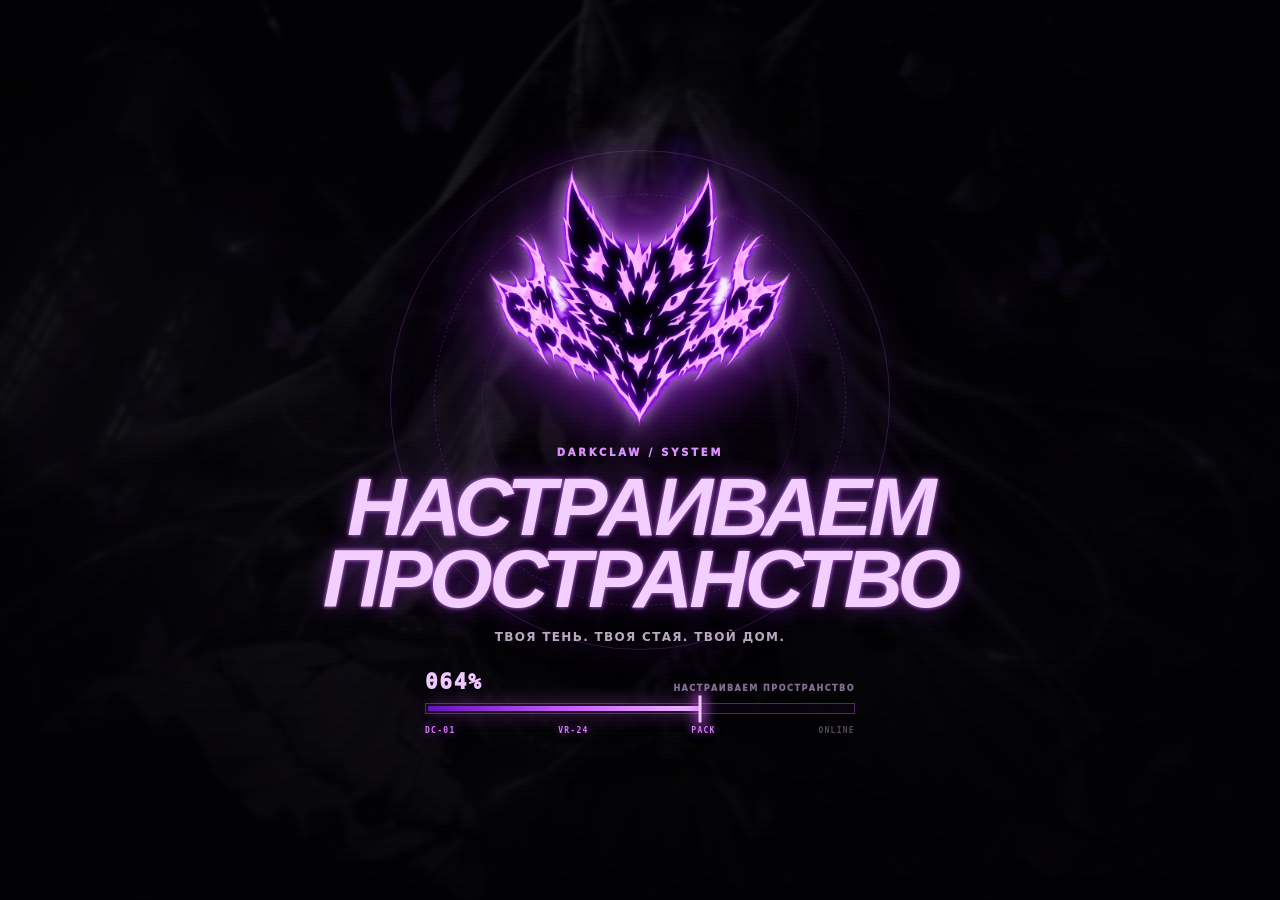
==== index.html @ 5e256fe8 "Add files via upload" ====
<!doctype html>
<html lang="ru">
<head>
  <meta charset="utf-8">
  <meta name="viewport" content="width=device-width, initial-scale=1, viewport-fit=cover">
  <meta name="theme-color" content="#050108">
  <meta http-equiv="Cache-Control" content="no-cache, no-store, must-revalidate">
  <meta http-equiv="Pragma" content="no-cache">
  <meta http-equiv="Expires" content="0">
  <meta name="description" content="DARKCLAW — VRChat-сообщество, игры, творчество, аватары, миры и живое общение.">
  <meta property="og:title" content="DARKCLAW">
  <meta property="og:description" content="Твоя тень. Твоя стая. Твой дом.">
  <meta property="og:type" content="website">
  <meta property="og:locale" content="ru_RU">
  <meta property="og:image" content="darkclaw-mark.webp">
  <link rel="icon" href="darkclaw-mark.webp">
  <link rel="stylesheet" href="./darkclaw-tabs-v2.css">
  <title>DARKCLAW — твоя тень, твоя стая, твой дом</title>
  <style>
    html,body{margin:0;min-width:320px;background:#020104;color:#f3eaff;font-family:Inter,ui-sans-serif,system-ui,-apple-system,BlinkMacSystemFont,"Segoe UI",sans-serif}
    *,*::before,*::after{box-sizing:border-box}
    body[data-app-loading="true"]{overflow:hidden}
    body[data-app-loading="true"]>.app-shell{visibility:hidden}
    .loading-screen{position:fixed;inset:0;z-index:9999;display:grid;place-items:center;background:#020104;isolation:isolate;overflow:hidden;transition:opacity .7s cubic-bezier(.2,.75,.25,1),visibility .7s ease,transform .7s cubic-bezier(.2,.75,.25,1)}
    .loading-screen.is-closing{opacity:0;visibility:hidden;pointer-events:none;transform:scale(1.035)}
    .loading-screen-bg{position:absolute;inset:-4%;background:linear-gradient(180deg,rgba(2,1,4,.5),rgba(3,1,6,.84)),radial-gradient(circle at 50% 42%,rgba(187,60,255,.22),transparent 29%),url("./gothic-bg.webp") center/cover no-repeat;filter:saturate(1.12) brightness(.46) blur(2px);animation:loadingBg 9s ease-in-out infinite alternate}
    .loading-vignette{position:absolute;inset:0;background:radial-gradient(circle at center,transparent 26%,rgba(2,0,4,.35) 62%,rgba(1,0,2,.94) 100%)}
    .loading-grid{position:absolute;inset:0;opacity:.17;background-image:linear-gradient(rgba(190,74,255,.08) 1px,transparent 1px),linear-gradient(90deg,rgba(190,74,255,.08) 1px,transparent 1px);background-size:52px 52px;mask-image:radial-gradient(circle at center,black,transparent 72%);animation:loadingGrid 15s linear infinite}
    .loading-noise{position:absolute;inset:0;opacity:.11;background-image:repeating-linear-gradient(0deg,transparent 0 3px,rgba(232,185,255,.12) 4px);mix-blend-mode:screen;animation:loadingNoise .22s steps(2) infinite}
    .loading-screen-inner{position:relative;z-index:4;display:flex;flex-direction:column;align-items:center;width:min(94vw,760px);padding:28px 24px;text-align:center}
    .loading-screen-rings{position:absolute;top:50%;left:50%;width:500px;height:500px;transform:translate(-50%,-60%);pointer-events:none}
    .loading-screen-rings span{position:absolute;inset:0;border-radius:50%;border:1px solid rgba(214,92,255,.22);box-shadow:inset 0 0 30px rgba(174,45,255,.06),0 0 42px rgba(128,18,209,.1);animation:loadingSpin 24s linear infinite}
    .loading-screen-rings span:nth-child(2){inset:44px;border-style:dashed;animation-direction:reverse;animation-duration:15s}.loading-screen-rings span:nth-child(3){inset:92px;border-style:dotted;animation-duration:10s}
    .loading-logo-wrap{position:relative;z-index:3;display:grid;place-items:center}.loading-logo-flare{position:absolute;width:310px;height:310px;border-radius:50%;background:radial-gradient(circle,rgba(211,97,255,.3),rgba(126,17,208,.09) 44%,transparent 70%);filter:blur(10px);animation:loadingFlare 2.4s ease-in-out infinite}.loading-screen-logo{position:relative;z-index:2;width:min(300px,64vw);filter:drop-shadow(0 0 8px rgba(240,194,255,.65)) drop-shadow(0 0 36px rgba(177,43,255,.78));animation:loadingLogo 3.2s ease-in-out infinite}
    .loading-screen-overline{position:relative;z-index:3;margin:10px 0 13px;color:#db91ff;font-size:10px;font-weight:1000;letter-spacing:.28em;text-transform:uppercase}.loading-screen h2{position:relative;z-index:3;min-height:1.05em;margin:0;font-family:Impact,Haettenschweiler,"Arial Narrow Bold",sans-serif;font-size:clamp(44px,7.4vw,82px);font-style:italic;line-height:.88;letter-spacing:-.045em;text-transform:uppercase;color:#f2cfff;text-shadow:0 0 4px #d879ff,0 0 24px rgba(181,55,255,.42)}.loading-screen-copy{position:relative;z-index:3;margin:15px auto 28px;color:#b9a9c1;font-size:12px;font-weight:800;letter-spacing:.11em;text-transform:uppercase}.loading-status-row{position:relative;z-index:3;display:flex;align-items:end;justify-content:space-between;width:min(430px,82vw);margin-bottom:10px}.loading-percent{color:#f0c7ff;font:1000 21px/1 monospace;letter-spacing:.08em}.loading-status-text{color:#826e8e;font-size:8px;font-weight:1000;letter-spacing:.19em;text-transform:uppercase}.loading-screen-progress{position:relative;z-index:3;width:min(430px,82vw);height:11px;padding:2px;border:1px solid rgba(214,92,255,.38);background:rgba(10,3,16,.76)}.loading-screen-progress span{display:block;width:0;height:100%;background:linear-gradient(90deg,#6512bb,#cf61ff 55%,#f0bdff);box-shadow:0 0 18px rgba(213,92,255,.68)}.loading-screen-progress i{position:absolute;top:50%;width:3px;height:27px;background:#f2c9ff;box-shadow:0 0 13px 4px rgba(213,92,255,.72);transform:translate(-50%,-50%)}.loading-sequence{position:relative;z-index:3;display:flex;justify-content:space-between;gap:20px;width:min(430px,82vw);margin-top:13px}.loading-sequence span{color:#55495d;font:900 8px/1 monospace;letter-spacing:.16em}.loading-sequence span.active{color:#d67cff;text-shadow:0 0 10px rgba(205,85,255,.58)}
  </style>
  <noscript><style>.loading-screen{display:none!important}.app-shell{visibility:visible!important}</style></noscript>
  <script defer src="./darkclaw-tabs-v1.js"></script>
</head>
<body data-app-loading="true">
  <div class="loading-screen" id="loading-screen" role="status" aria-live="polite">
    <div class="loading-screen-bg" aria-hidden="true"></div><div class="loading-vignette" aria-hidden="true"></div><div class="loading-grid" aria-hidden="true"></div><div class="loading-noise" aria-hidden="true"></div>
    <div class="loading-screen-inner">
      <div class="loading-screen-rings" aria-hidden="true"><span></span><span></span><span></span></div>
      <div class="loading-logo-wrap"><span class="loading-logo-flare"></span><img class="loading-screen-logo" src="./darkclaw-mark.webp" alt="DARKCLAW"></div>
      <p class="loading-screen-overline">DARKCLAW / SYSTEM</p><h2 id="loading-title">ПРОБУЖДАЕМ СТАЮ</h2><p class="loading-screen-copy">Твоя тень. Твоя стая. Твой дом.</p>
      <div class="loading-status-row"><span class="loading-percent" id="loading-percent">000%</span><span class="loading-status-text" id="loading-status">ПРОБУЖДАЕМ СТАЮ</span></div>
      <div class="loading-screen-progress" aria-hidden="true"><span id="loading-bar"></span><i id="loading-cursor"></i></div>
      <div class="loading-sequence" aria-hidden="true"><span>DC-01</span><span>VR-24</span><span>PACK</span><span>ONLINE</span></div>
    </div>
  </div>

  <div class="app-shell" id="app-shell">
    <aside class="sidebar" aria-label="Навигация DARKCLAW">
      <a class="side-brand" href="#home" data-tab-link="home" aria-label="DARKCLAW — главная"><img src="./darkclaw-mark.webp" alt=""><span>DARKCLAW</span></a>
      <nav class="tab-nav" aria-label="Разделы сайта">
        <button class="tab-button is-active" type="button" data-tab="home"><span>01</span><b>Главная</b></button>
        <button class="tab-button" type="button" data-tab="about"><span>02</span><b>О стае</b></button>
        <button class="tab-button" type="button" data-tab="inside"><span>03</span><b>Внутри</b></button>
        <button class="tab-button" type="button" data-tab="rpc"><span>04</span><b>RPC</b></button>
        <button class="tab-button" type="button" data-tab="gallery"><span>05</span><b>Галерея</b></button>
        <button class="tab-button" type="button" data-tab="creator"><span>06</span><b>Создатель</b></button>
        <button class="tab-button" type="button" data-tab="contact"><span>07</span><b>Контакты</b></button>
      </nav>
      <div class="side-footer"><span>VRCHAT / COMMUNITY</span><i></i><span>DC / 2026</span></div>
    </aside>

    <header class="mobile-header">
      <a class="mobile-brand" href="#home" data-tab-link="home"><img src="./darkclaw-mark.webp" alt=""><strong>DARKCLAW</strong></a>
      <span class="mobile-status"><i></i> ONLINE</span>
    </header>
    <nav class="mobile-tabs" aria-label="Разделы сайта на телефоне">
      <button class="is-active" data-tab="home" type="button">Главная</button><button data-tab="about" type="button">О стае</button><button data-tab="inside" type="button">Внутри</button><button data-tab="rpc" type="button">RPC</button><button data-tab="gallery" type="button">Галерея</button><button data-tab="creator" type="button">Создатель</button><button data-tab="contact" type="button">Контакты</button>
    </nav>

    <main class="viewport" id="viewport">
      <div class="ambient ambient-a" aria-hidden="true"></div><div class="ambient ambient-b" aria-hidden="true"></div><div class="grid-overlay" aria-hidden="true"></div>

      <section class="tab-panel is-active" data-panel="home" aria-label="Главная">
        <div class="panel-scroll hero-panel-scroll">
          <div class="panel-topline"><span>DARKCLAW / HOME</span><span class="live-dot"><i></i> PACK ONLINE</span></div>
          <div class="home-layout">
            <div class="home-copy">
              <p class="eyebrow">ТВОЯ ТЕНЬ. ТВОЯ СТАЯ. ТВОЙ ДОМ.</p>
              <h1><span>DARK</span><em>CLAW</em></h1>
              <p class="lead"><strong>DARKCLAW</strong> — сообщество VRChat, творчества и настоящих людей, которые понимают друг друга.</p>
              <div class="home-actions">
                <a class="button button-primary" href="https://discord.gg/mGGN2RqEHw" target="_blank" rel="noreferrer">Вступить в Discord <b>↗</b></a>
                <div class="support-wrap">
                  <button class="button button-support-disabled" type="button" data-disabled-support aria-disabled="true" aria-describedby="support-tooltip"><span class="support-icon">✦</span> Тех поддержка <b>×</b></button>
                  <span class="support-tooltip" id="support-tooltip" role="tooltip"><i></i><strong>В разработке</strong><small>Техподдержка временно недоступна</small></span>
                </div>
                <button class="button button-ghost" type="button" data-tab="inside">Посмотреть, что внутри <b>→</b></button>
              </div>
              <div class="quick-stats"><div><strong>24/7</strong><span>Комьюнити</span></div><div><strong>VR</strong><span>VRChat</span></div><div><strong>RPC</strong><span>Creator team</span></div></div>
            </div>
            <div class="home-visual">
              <div class="visual-orbit orbit-one"></div><div class="visual-orbit orbit-two"></div>
              <img src="./darkclaw-mark.webp" alt="Логотип DARKCLAW">
              <div class="visual-tag tag-one"><small>STATUS</small><strong>ACTIVE</strong></div>
              <div class="visual-tag tag-two"><small>NODE</small><strong>DC-01</strong></div>
            </div>
          </div>
          <div class="feature-ribbon"><article><span>01</span><div><strong>Дружелюбное комьюнити</strong><p>Без токсичности и лишнего пафоса.</p></div></article><article><span>02</span><div><strong>VRChat и творчество</strong><p>Аватары, миры, идеи и помощь.</p></div></article><article><span>03</span><div><strong>Игры и ивенты</strong><p>Всегда есть, чем заняться вместе.</p></div></article><article><span>04</span><div><strong>Безопасность</strong><p>Команда рядом 24/7.</p></div></article></div>
        </div>
      </section>

      <section class="tab-panel" data-panel="about" aria-label="О стае" hidden>
        <div class="panel-scroll"><div class="panel-topline"><span>02 / О СООБЩЕСТВЕ</span><span>PACK ARCHIVE</span></div>
          <div class="split-heading"><div><p class="eyebrow">DARKCLAW / COMMUNITY</p><h2>НЕ ПРОСТО СЕРВЕР.<br><em>ЭТО СЕМЬЯ.</em></h2></div><p>DARKCLAW не пытается быть очередным безликим сервером. Это пространство, где люди знакомятся, играют, создают и остаются собой.</p></div>
          <div class="about-grid"><article class="glass-card about-main"><span class="card-index">DC—01</span><h3>Твоя тень.<br>Твоя стая.</h3><p>Мы объединяем людей вокруг VRChat, игр, творчества и совместных идей. Здесь не нужно быть «идеальным участником» — достаточно уважать других и быть живым человеком.</p><div class="chips"><span>OPEN COMMUNITY</span><span>RU / CIS</span><span>24 / 7</span></div></article><article class="quote-card"><span>✦</span><blockquote>«У каждого есть место в стае. Главное — не бояться сделать первый шаг.»</blockquote></article></div>
          <div class="values-grid"><article><span>01</span><strong>Люди</strong><p>Живое общение и новые знакомства.</p></article><article><span>02</span><strong>Творчество</strong><p>VRChat, аватары, миры и идеи.</p></article><article><span>03</span><strong>Атмосфера</strong><p>Место, где можно быть собой.</p></article></div>
        </div>
      </section>

      <section class="tab-panel" data-panel="inside" aria-label="Что внутри" hidden>
        <div class="panel-scroll center-panel"><div class="panel-topline"><span>03 / INNER ARCHIVE</span><span>LOCKED CONTENT</span></div><div class="coming-stage"><div class="coming-symbol">✦</div><p>DARKCLAW / INNER ARCHIVE</p><h2>СКОРО<span>...</span></h2><strong>Новые разделы уже готовятся</strong><div class="coming-line"><i></i><b>◆</b><i></i></div></div>
        </div>
      </section>

      <section class="tab-panel" data-panel="rpc" aria-label="RPC" hidden>
        <div class="panel-scroll"><div class="panel-topline"><span>04 / CREATOR DIVISION</span><span>REDPAD CREATOR</span></div>
          <div class="rpc-layout-new"><div class="rpc-visual-new"><div class="rpc-ring"></div><img src="./rpc-mark.webp" alt="Логотип RPC"><span>RPC / REDPAD CREATOR</span></div><div class="rpc-copy-new"><p class="eyebrow">ТВОРЧЕСКОЕ НАПРАВЛЕНИЕ</p><h2>ИДЕИ<br><em>СТАНОВЯТСЯ 3D.</em></h2><p>RedPad Creator — отдельная творческая команда внутри экосистемы DARKCLAW. Мы создаём VRChat-миры, кастомные аватары, одежду, аксессуары и другие 3D-решения.</p><div class="chips"><span>VRCHAT WORLDS</span><span>CUSTOM AVATARS</span><span>3D CONTENT</span></div><a class="button button-primary" href="https://rpc-order-website.onrender.com/" target="_blank" rel="noreferrer">Открыть сайт RPC <b>↗</b></a></div></div>
        </div>
      </section>

      <section class="tab-panel" data-panel="gallery" aria-label="Галерея" hidden>
        <div class="panel-scroll"><div class="panel-topline"><span>05 / VISUAL ARCHIVE</span><span>GALLERY</span></div><div class="split-heading compact"><div><p class="eyebrow">НАША АТМОСФЕРА</p><h2>ВИЗУАЛЬНЫЙ<br><em>АРХИВ.</em></h2></div><p>Место под реальные скриншоты аватаров, миров, мероприятий и работ команды.</p></div>
          <div class="gallery-grid-new"><button class="gallery-card-new large" data-gallery-index="0" type="button"><img src="./avatar-lab.svg" alt=""><span class="gallery-overlay"></span><small>01 / VRCHAT</small><strong>Avatar Lab</strong><b>↗</b></button><button class="gallery-card-new" data-gallery-index="1" type="button"><img src="./world-night.svg" alt=""><span class="gallery-overlay"></span><small>02 / WORLD</small><strong>Night World</strong><b>↗</b></button><button class="gallery-card-new" data-gallery-index="2" type="button"><img src="./event-stage.svg" alt=""><span class="gallery-overlay"></span><small>03 / EVENTS</small><strong>Community Event</strong><b>↗</b></button><button class="gallery-card-new" data-gallery-index="3" type="button"><img src="./studio-grid.svg" alt=""><span class="gallery-overlay"></span><small>04 / RPC</small><strong>Creator Studio</strong><b>↗</b></button></div>
        </div>
      </section>

      <section class="tab-panel" data-panel="creator" aria-label="Создатель" hidden>
        <div class="panel-scroll creator-panel"><div class="panel-topline"><span>06 / CREATOR</span><span>EXTERNAL PROFILE</span></div><div class="creator-layout"><div class="creator-logo creator-photo"><img src="./creator-ari.webp" alt="ARI Em — создатель DARKCLAW"><span>DC / CREATOR</span></div><div class="creator-copy"><p class="eyebrow">СОЗДАТЕЛЬ DARKCLAW</p><h2>ARI <em>Em</em></h2><p>Хотите узнать о создателе? Профиль находится на отдельном сайте и откроется только после нажатия на кнопку ниже.</p><a class="button button-primary creator-profile-link" href="https://ariem-hub.github.io/Profile-ARI-Em/" target="_blank" rel="noopener noreferrer">Открыть профиль ARI Em <b>↗</b></a><small class="safe-note">Никакого автоматического перехода — только по клику.</small></div></div></div>
      </section>

      <section class="tab-panel" data-panel="contact" aria-label="Контакты" hidden>
        <div class="panel-scroll"><div class="panel-topline"><span>07 / CONTACT</span><span>JOIN THE PACK</span></div><div class="split-heading"><div><p class="eyebrow">СТАНЬ ЧАСТЬЮ СТАИ</p><h2>ТЫ УЖЕ<br><em>ДОСТАТОЧНО БЛИЗКО.</em></h2></div><p>Зайди, осмотрись и реши сам. Никакого давления — только люди, атмосфера и возможность найти своих.</p></div>
          <div class="contact-grid"><a class="contact-card discord" href="https://discord.gg/mGGN2RqEHw" target="_blank" rel="noreferrer"><small>MAIN COMMUNITY</small><strong>Discord</strong><span>Войти в стаю ↗</span></a><a class="contact-card telegram" href="https://t.me/+TykqvD4YOsM4ZWZi" target="_blank" rel="noreferrer"><small>NEWS & CONTACT</small><strong>Telegram</strong><span>Новости ↗</span></a><div class="contact-card counter"><small>GLOBAL PAGE VIEWS</small><strong id="visit-counter-value">…</strong><span id="visit-counter" data-status="loading">Посещения</span></div></div>
          <div class="contact-benefits"><span>01 / Новые друзья</span><span>02 / Атмосфера</span><span>03 / Впечатления</span></div>
        </div>
      </section>
    </main>

    <footer class="app-footer"><span>DARKCLAW — НЕ ПРОСТО СЕРВЕР. <b>ЭТО СЕМЬЯ.</b></span><span id="current-section-label">01 / ГЛАВНАЯ</span></footer>
  </div>

  <div class="toast" id="support-toast" role="status" aria-live="polite"><span>✦</span><div><strong>В разработке</strong><small>Техподдержка временно недоступна</small></div></div>

  <div class="lightbox" id="lightbox" role="dialog" aria-modal="true" aria-label="Галерея" hidden>
    <button class="lightbox-backdrop" type="button" aria-label="Закрыть"></button><div class="lightbox-panel"><button class="lightbox-close" type="button" aria-label="Закрыть">×</button><div class="lightbox-image"><img id="lightbox-image" src="./avatar-lab.svg" alt=""></div><div class="lightbox-copy"><p class="eyebrow" id="lightbox-type"></p><h3 id="lightbox-title"></h3><p id="lightbox-description"></p><div class="lightbox-nav"><button id="lightbox-prev" type="button">← Назад</button><span id="lightbox-count"></span><button id="lightbox-next" type="button">Дальше →</button></div></div></div>
  </div>
</body>
</html>
---- darkclaw-tabs-v2.css ----
:root{--bg:#030105;--panel:#08030c;--panel2:#0d0612;--text:#f3eaff;--muted:#95889d;--purple:#c74cff;--purple2:#8d20e7;--line:rgba(203,87,255,.19);--lineStrong:rgba(210,103,255,.44);--sidebar:230px;--ease:cubic-bezier(.2,.75,.25,1)}
*{box-sizing:border-box}html{background:var(--bg);scroll-behavior:smooth}body{margin:0;min-width:320px;background:var(--bg);color:var(--text);overflow:hidden}button,a{font:inherit;color:inherit}button{border:0}a{text-decoration:none}img{display:block;max-width:100%}button:focus-visible,a:focus-visible{outline:2px solid #dc85ff;outline-offset:3px}
@keyframes loadingSpin{to{transform:rotate(360deg)}}@keyframes loadingBg{to{transform:scale(1.04)}}@keyframes loadingGrid{to{background-position:52px 52px}}@keyframes loadingNoise{50%{opacity:.05}}@keyframes loadingFlare{50%{transform:scale(1.15);opacity:.7}}@keyframes loadingLogo{50%{transform:translateY(-7px) scale(1.02)}}
.app-shell{position:fixed;inset:0;display:grid;grid-template-columns:var(--sidebar) 1fr;grid-template-rows:1fr 38px;background:#030105}.sidebar{position:relative;z-index:30;grid-row:1/3;display:flex;flex-direction:column;border-right:1px solid var(--line);background:linear-gradient(180deg,rgba(14,5,20,.98),rgba(3,1,5,.99));box-shadow:20px 0 60px rgba(0,0,0,.18)}.side-brand{display:flex;align-items:center;gap:12px;height:94px;padding:18px 20px;border-bottom:1px solid var(--line)}.side-brand img{width:48px;height:44px;object-fit:contain;filter:drop-shadow(0 0 14px rgba(189,66,255,.45))}.side-brand span{font:900 14px/1 monospace;letter-spacing:.12em}.tab-nav{display:flex;flex-direction:column;padding:18px 12px;gap:7px}.tab-button{position:relative;display:grid;grid-template-columns:34px 1fr;align-items:center;width:100%;min-height:50px;padding:0 13px;border:1px solid transparent;background:transparent;color:#817487;text-align:left;cursor:pointer;transition:.25s var(--ease);overflow:hidden}.tab-button::before{content:"";position:absolute;inset:0;background:linear-gradient(90deg,rgba(183,51,255,.17),transparent);opacity:0;transform:translateX(-20%);transition:.25s var(--ease)}.tab-button span,.tab-button b{position:relative;z-index:1}.tab-button span{font:800 9px/1 monospace;color:#5c5162}.tab-button b{font-size:12px;letter-spacing:.08em;text-transform:uppercase}.tab-button:hover{color:#d5bddf;border-color:rgba(207,84,255,.11)}.tab-button.is-active{color:#f1dfff;border-color:var(--lineStrong);box-shadow:inset 3px 0 #c85cff,0 0 25px rgba(135,26,210,.08)}.tab-button.is-active::before{opacity:1;transform:none}.tab-button.is-active span{color:#ce70ff}.side-footer{margin-top:auto;padding:18px 20px 22px;color:#594f60;font:800 8px/1 monospace;letter-spacing:.12em}.side-footer i{display:block;width:100%;height:1px;margin:12px 0;background:linear-gradient(90deg,var(--lineStrong),transparent)}
.mobile-header,.mobile-tabs{display:none}.viewport{position:relative;min-width:0;overflow:hidden;background:radial-gradient(circle at 78% 18%,rgba(137,25,217,.14),transparent 30%),#030105}.ambient{position:absolute;border-radius:50%;filter:blur(80px);pointer-events:none;opacity:.22}.ambient-a{width:500px;height:500px;right:-140px;top:-190px;background:#9d24e8}.ambient-b{width:440px;height:440px;left:20%;bottom:-260px;background:#5610a5}.grid-overlay{position:absolute;inset:0;pointer-events:none;opacity:.18;background-image:linear-gradient(rgba(199,83,255,.055) 1px,transparent 1px),linear-gradient(90deg,rgba(199,83,255,.055) 1px,transparent 1px);background-size:52px 52px;mask-image:linear-gradient(90deg,rgba(0,0,0,.75),transparent 90%)}
.tab-panel{position:absolute;inset:0;z-index:2;opacity:0;visibility:hidden;pointer-events:none;transform:translateX(24px) scale(.995);transition:opacity .35s var(--ease),transform .42s var(--ease),visibility .35s}.tab-panel.is-active{opacity:1;visibility:visible;pointer-events:auto;transform:none}.panel-scroll{height:100%;overflow:auto;overscroll-behavior:contain;padding:34px clamp(28px,4vw,76px) 62px;scrollbar-width:thin;scrollbar-color:#64239a #08030c}.panel-scroll::-webkit-scrollbar{width:8px}.panel-scroll::-webkit-scrollbar-track{background:#08030c}.panel-scroll::-webkit-scrollbar-thumb{background:#64239a;border-radius:9px}.panel-topline{display:flex;justify-content:space-between;gap:20px;margin-bottom:clamp(30px,5vh,58px);padding-bottom:15px;border-bottom:1px solid var(--line);color:#6f6277;font:900 9px/1 monospace;letter-spacing:.16em}.panel-topline span:first-child{color:#a94dde}.eyebrow{margin:0 0 18px;color:#bd5eea;font:900 10px/1 monospace;letter-spacing:.18em;text-transform:uppercase}.live-dot{display:flex;align-items:center;gap:8px}.live-dot i,.mobile-status i{width:6px;height:6px;border-radius:50%;background:#b45dff;box-shadow:0 0 12px #ad47ff;animation:pulseDot 1.8s ease-in-out infinite}@keyframes pulseDot{50%{opacity:.3;transform:scale(.7)}}
.home-layout{display:grid;grid-template-columns:minmax(0,1.05fr) minmax(340px,.95fr);gap:clamp(30px,5vw,90px);align-items:center;min-height:min(620px,calc(100vh - 250px))}.home-copy h1{margin:0;font-family:Impact,Haettenschweiler,"Arial Narrow Bold",sans-serif;font-size:clamp(82px,10vw,154px);font-style:italic;line-height:.72;letter-spacing:-.06em;text-transform:uppercase}.home-copy h1 span,.home-copy h1 em{display:block}.home-copy h1 em{margin-left:.22em;color:var(--purple);font-style:normal;text-shadow:0 0 35px rgba(189,67,255,.23)}.lead{max-width:680px;margin:32px 0;color:#aca0b3;font-size:15px;line-height:1.7}.lead strong{color:#eee0f7}.home-actions{display:flex;flex-wrap:wrap;gap:10px;align-items:center}.button{position:relative;display:inline-flex;align-items:center;justify-content:center;gap:22px;min-height:52px;padding:0 21px;border:1px solid var(--lineStrong);background:transparent;font-size:10px;font-weight:1000;letter-spacing:.1em;text-transform:uppercase;cursor:pointer;transition:.25s var(--ease);clip-path:polygon(10px 0,100% 0,100% calc(100% - 10px),calc(100% - 10px) 100%,0 100%,0 10px)}.button-primary{background:linear-gradient(135deg,#6f16b8,#a52bd6 58%,#7a1c9e);border-color:#d06cff;box-shadow:0 0 30px rgba(162,40,230,.15)}.button-primary:hover{transform:translateY(-3px);box-shadow:0 0 32px rgba(190,72,255,.3)}.button-ghost{color:#b5a4bd;background:rgba(255,255,255,.02)}.button-ghost:hover{color:#fff;border-color:#bd59ef}.support-wrap{position:relative;display:inline-flex}.button-support-disabled{color:#77737a;border-color:rgba(170,170,178,.28);background:linear-gradient(135deg,#2c2c31,#17171b);cursor:not-allowed;filter:saturate(.25);box-shadow:inset 0 0 20px rgba(255,255,255,.02)}.button-support-disabled b{color:#8c8990}.support-icon{opacity:.6}.support-tooltip{position:absolute;z-index:80;left:50%;bottom:calc(100% + 15px);display:grid;gap:3px;width:max-content;max-width:240px;padding:12px 15px;border:1px solid rgba(190,190,200,.28);background:rgba(18,18,22,.96);box-shadow:0 16px 40px rgba(0,0,0,.35);color:#d6d4da;opacity:0;visibility:hidden;pointer-events:none;transform:translate(-50%,9px) scale(.96);transition:.22s var(--ease);clip-path:polygon(8px 0,100% 0,100% calc(100% - 8px),calc(100% - 8px) 100%,0 100%,0 8px)}.support-tooltip::after{content:"";position:absolute;left:50%;bottom:-6px;width:10px;height:10px;background:#121216;border-right:1px solid rgba(190,190,200,.28);border-bottom:1px solid rgba(190,190,200,.28);transform:translateX(-50%) rotate(45deg)}.support-tooltip strong{font-size:10px;letter-spacing:.11em;text-transform:uppercase}.support-tooltip small{color:#7f7b83;font-size:9px}.support-wrap:hover .support-tooltip,.button-support-disabled:focus-visible+.support-tooltip{opacity:1;visibility:visible;transform:translate(-50%,0) scale(1)}.quick-stats{display:flex;gap:8px;margin-top:34px}.quick-stats div{min-width:115px;padding:12px 14px;border-left:2px solid rgba(191,73,244,.4);background:linear-gradient(90deg,rgba(121,31,176,.09),transparent)}.quick-stats strong{display:block;color:#d688ff;font:1000 15px/1 monospace}.quick-stats span{display:block;margin-top:7px;color:#675d6c;font-size:8px;font-weight:800;text-transform:uppercase;letter-spacing:.08em}.home-visual{position:relative;display:grid;place-items:center;min-height:520px}.home-visual::before{content:"";position:absolute;width:84%;aspect-ratio:1;border-radius:50%;background:radial-gradient(circle,rgba(192,69,255,.16),rgba(103,21,166,.05) 45%,transparent 70%);filter:blur(12px)}.home-visual img{position:relative;z-index:3;width:min(440px,82%);filter:drop-shadow(0 0 24px rgba(201,89,255,.42)) drop-shadow(0 0 70px rgba(91,12,151,.3));animation:floatLogo 5s ease-in-out infinite}.visual-orbit{position:absolute;border-radius:50%;border:1px solid rgba(209,90,255,.18);animation:spin 28s linear infinite}.orbit-one{width:460px;height:460px}.orbit-two{width:360px;height:360px;border-style:dashed;animation-direction:reverse;animation-duration:20s}.visual-tag{position:absolute;z-index:4;display:grid;gap:3px;padding:10px 13px;border:1px solid var(--lineStrong);background:rgba(8,2,12,.8);backdrop-filter:blur(10px)}.visual-tag small{color:#64586c;font:800 7px/1 monospace}.visual-tag strong{color:#cb70f5;font:1000 11px/1 monospace}.tag-one{top:18%;right:2%}.tag-two{bottom:17%;left:1%}.feature-ribbon{display:grid;grid-template-columns:repeat(4,1fr);gap:1px;margin-top:24px;border:1px solid var(--line);background:var(--line)}.feature-ribbon article{display:grid;grid-template-columns:34px 1fr;gap:10px;padding:18px;background:rgba(7,3,10,.94)}.feature-ribbon article>span{color:#9a38c8;font:900 9px/1 monospace}.feature-ribbon strong{display:block;font-size:10px;text-transform:uppercase;letter-spacing:.06em}.feature-ribbon p{margin:6px 0 0;color:#716578;font-size:9px;line-height:1.4}
.split-heading{display:grid;grid-template-columns:1.2fr .8fr;gap:70px;align-items:end;margin-bottom:55px}.split-heading h2,.rpc-copy-new h2,.creator-copy h2{margin:0;font-family:Impact,Haettenschweiler,"Arial Narrow Bold",sans-serif;font-size:clamp(62px,7vw,108px);font-style:italic;line-height:.82;letter-spacing:-.045em;text-transform:uppercase}.split-heading h2 em,.rpc-copy-new h2 em,.creator-copy h2 em{color:var(--purple);font-style:normal}.split-heading>p{max-width:620px;margin:0 0 4px;color:#9d91a5;line-height:1.7}.about-grid{display:grid;grid-template-columns:1.2fr .8fr;gap:16px}.glass-card,.quote-card{min-height:310px;border:1px solid var(--line);background:linear-gradient(145deg,rgba(22,8,30,.86),rgba(7,2,10,.88));padding:32px;clip-path:polygon(0 0,calc(100% - 22px) 0,100% 22px,100% 100%,22px 100%,0 calc(100% - 22px))}.card-index{color:#a649d4;font:900 9px/1 monospace;letter-spacing:.12em}.about-main h3{margin:34px 0 20px;font-size:44px;line-height:.95;text-transform:uppercase}.about-main p{max-width:760px;color:#9e92a5;line-height:1.75}.chips{display:flex;flex-wrap:wrap;gap:8px;margin-top:26px}.chips span{padding:8px 10px;border:1px solid rgba(197,74,255,.22);color:#a891b1;background:rgba(126,21,184,.05);font:800 8px/1 monospace;letter-spacing:.09em}.quote-card{position:relative;display:flex;flex-direction:column;justify-content:center;overflow:hidden}.quote-card>span{position:absolute;right:28px;top:18px;color:#b74ce7;font-size:54px;opacity:.35}.quote-card blockquote{margin:0;color:#e5d7eb;font-size:clamp(24px,2.2vw,38px);font-weight:850;line-height:1.2}.values-grid{display:grid;grid-template-columns:repeat(3,1fr);gap:10px;margin-top:12px}.values-grid article{padding:23px;border:1px solid var(--line);background:rgba(8,3,12,.7)}.values-grid span{color:#9346ba;font:900 8px/1 monospace}.values-grid strong{display:block;margin-top:22px;text-transform:uppercase}.values-grid p{margin:7px 0 0;color:#786c7f;font-size:10px}
.center-panel{display:flex;flex-direction:column}.center-panel .panel-topline{width:100%}.coming-stage{position:relative;display:flex;flex:1;min-height:500px;flex-direction:column;align-items:center;justify-content:center;text-align:center;border:1px solid var(--line);background:radial-gradient(circle at center,rgba(139,26,212,.16),transparent 33%),linear-gradient(145deg,rgba(14,5,20,.78),rgba(3,1,5,.86));clip-path:polygon(0 0,calc(100% - 30px) 0,100% 30px,100% 100%,30px 100%,0 calc(100% - 30px))}.coming-stage::before{content:"";position:absolute;inset:7%;border:1px dashed rgba(206,85,255,.13);border-radius:50%;animation:spin 34s linear infinite}.coming-symbol{position:relative;color:#d879ff;font-size:54px;text-shadow:0 0 30px #a730e8;animation:starPulse 2s ease-in-out infinite}.coming-stage>p{position:relative;margin:18px 0 14px;color:#76677e;font:900 9px/1 monospace;letter-spacing:.19em}.coming-stage h2{position:relative;margin:0;font-family:Impact,Haettenschweiler,"Arial Narrow Bold",sans-serif;font-size:clamp(86px,12vw,180px);font-style:italic;line-height:.82;color:#d061ff;text-shadow:0 0 30px rgba(187,61,255,.35)}.coming-stage h2 span{color:#8640aa}.coming-stage>strong{position:relative;margin-top:22px;color:#97859e;font-size:10px;letter-spacing:.14em;text-transform:uppercase}.coming-line{position:relative;display:flex;align-items:center;gap:14px;width:min(420px,70%);margin-top:28px;color:#9349ba}.coming-line i{height:1px;flex:1;background:linear-gradient(90deg,transparent,var(--lineStrong))}.coming-line i:last-child{background:linear-gradient(90deg,var(--lineStrong),transparent)}
.rpc-layout-new{display:grid;grid-template-columns:minmax(360px,.85fr) 1.15fr;gap:clamp(40px,7vw,110px);align-items:center;min-height:calc(100vh - 180px)}.rpc-visual-new{position:relative;display:grid;place-items:center;min-height:560px;border:1px solid var(--line);background:radial-gradient(circle,rgba(173,30,69,.12),rgba(108,21,170,.11) 35%,rgba(5,2,7,.82) 68%);overflow:hidden;clip-path:polygon(0 24px,24px 0,100% 0,100% calc(100% - 24px),calc(100% - 24px) 100%,0 100%)}.rpc-visual-new img{position:relative;z-index:2;width:min(410px,78%);filter:drop-shadow(0 0 25px rgba(255,34,75,.28)) drop-shadow(0 0 60px rgba(183,52,255,.28));animation:floatLogo 5.4s ease-in-out infinite reverse}.rpc-ring{position:absolute;width:420px;height:420px;border-radius:50%;border:1px dashed rgba(235,71,255,.18);animation:spin 24s linear infinite}.rpc-visual-new>span{position:absolute;left:22px;bottom:20px;color:#806d89;font:900 8px/1 monospace;letter-spacing:.13em}.rpc-copy-new>p:not(.eyebrow){max-width:760px;margin:30px 0;color:#9f92a6;font-size:15px;line-height:1.75}.rpc-copy-new .button{margin-top:28px}
.split-heading.compact{margin-bottom:30px}.gallery-grid-new{display:grid;grid-template-columns:1.15fr .85fr;grid-template-rows:280px 280px;gap:12px;min-height:572px}.gallery-card-new{position:relative;overflow:hidden;padding:0;border:1px solid var(--line);background:#08020c;cursor:pointer;text-align:left;clip-path:polygon(0 0,calc(100% - 18px) 0,100% 18px,100% 100%,18px 100%,0 calc(100% - 18px))}.gallery-card-new.large{grid-row:1/3}.gallery-card-new img{width:100%;height:100%;object-fit:cover;filter:grayscale(.5) saturate(1.1) hue-rotate(235deg);transition:.4s var(--ease)}.gallery-overlay{position:absolute;inset:0;background:linear-gradient(180deg,transparent 25%,rgba(3,1,5,.9))}.gallery-card-new small{position:absolute;left:19px;top:17px;color:#d17af7;font:900 8px/1 monospace;letter-spacing:.13em}.gallery-card-new strong{position:absolute;left:20px;bottom:20px;font-size:22px;text-transform:uppercase}.gallery-card-new>b{position:absolute;right:18px;bottom:18px;color:#d06cf8}.gallery-card-new:hover img{transform:scale(1.04);filter:grayscale(.1) saturate(1.3) hue-rotate(235deg)}.gallery-card-new:hover{border-color:#c75aff;box-shadow:0 0 24px rgba(142,33,213,.14)}
.creator-panel{display:flex;flex-direction:column}.creator-layout{display:grid;grid-template-columns:.8fr 1.2fr;gap:clamp(40px,8vw,120px);align-items:center;flex:1;min-height:570px}.creator-logo{position:relative;display:grid;place-items:center;min-height:520px;border:1px solid var(--line);background:radial-gradient(circle,rgba(165,52,231,.16),transparent 58%),rgba(8,2,11,.76);clip-path:polygon(0 25px,25px 0,100% 0,100% calc(100% - 25px),calc(100% - 25px) 100%,0 100%)}.creator-logo img{width:min(390px,75%);filter:drop-shadow(0 0 45px rgba(185,71,255,.33))}.creator-logo span{position:absolute;left:20px;bottom:18px;color:#706379;font:900 8px/1 monospace;letter-spacing:.12em}.creator-copy h2 em{color:#d363ff}.creator-copy>p:not(.eyebrow){max-width:700px;margin:28px 0;color:#9f91a5;line-height:1.75}.creator-profile-link{margin-top:8px}.safe-note{display:block;margin-top:15px;color:#5f5566;font:800 8px/1 monospace;letter-spacing:.08em;text-transform:uppercase}
.contact-grid{display:grid;grid-template-columns:1fr 1fr .7fr;gap:12px;margin-top:45px}.contact-card{position:relative;display:flex;min-height:250px;flex-direction:column;justify-content:flex-end;padding:28px;border:1px solid var(--line);background:linear-gradient(145deg,rgba(24,7,33,.75),rgba(5,2,8,.82));overflow:hidden;transition:.25s var(--ease);clip-path:polygon(0 0,calc(100% - 20px) 0,100% 20px,100% 100%,20px 100%,0 calc(100% - 20px))}.contact-card::before{content:"";position:absolute;inset:0;opacity:.18;background:radial-gradient(circle at 90% 10%,#bb46ff,transparent 40%)}.contact-card small,.contact-card strong,.contact-card>span{position:relative;z-index:1}.contact-card small{color:#786a81;font:900 8px/1 monospace;letter-spacing:.12em}.contact-card strong{margin:12px 0 28px;font-size:clamp(34px,4vw,58px);text-transform:uppercase}.contact-card>span{color:#a187ab;font-size:10px;font-weight:900;text-transform:uppercase}.contact-card:hover{transform:translateY(-5px);border-color:#c759f7;box-shadow:0 18px 44px rgba(109,20,169,.17)}.contact-card.counter{cursor:default}.contact-card.counter:hover{transform:none}.contact-card.counter strong{font-family:monospace;color:#d67cff}.contact-benefits{display:flex;flex-wrap:wrap;gap:8px;margin-top:14px}.contact-benefits span{padding:10px 13px;border:1px solid rgba(200,82,255,.15);color:#7e7186;font:800 8px/1 monospace;letter-spacing:.09em}
.app-footer{display:flex;align-items:center;justify-content:space-between;gap:20px;padding:0 24px;border-top:1px solid var(--line);background:#030105;color:#5e5365;font:800 8px/1 monospace;letter-spacing:.1em}.app-footer b{color:#913bbc}.app-footer span:last-child{color:#8c3fb0}
.toast{position:fixed;z-index:500;right:22px;bottom:58px;display:grid;grid-template-columns:34px 1fr;gap:12px;align-items:center;min-width:270px;padding:14px 16px;border:1px solid rgba(170,170,180,.3);background:rgba(20,20,24,.97);box-shadow:0 18px 50px rgba(0,0,0,.42);opacity:0;visibility:hidden;transform:translateY(12px) scale(.98);transition:.25s var(--ease)}.toast.is-visible{opacity:1;visibility:visible;transform:none}.toast>span{display:grid;place-items:center;width:30px;height:30px;border:1px solid rgba(170,170,180,.22);color:#949098}.toast strong{display:block;font-size:10px;text-transform:uppercase;letter-spacing:.08em}.toast small{display:block;margin-top:4px;color:#77727b;font-size:9px}
.lightbox[hidden]{display:none}.lightbox{position:fixed;z-index:600;inset:0;display:grid;place-items:center;padding:24px}.lightbox-backdrop{position:absolute;inset:0;background:rgba(1,0,2,.9);backdrop-filter:blur(13px);cursor:pointer}.lightbox-panel{position:relative;z-index:2;display:grid;grid-template-columns:1.15fr .85fr;width:min(1080px,96vw);border:1px solid var(--lineStrong);background:#08020c;box-shadow:0 0 80px rgba(122,19,187,.26);animation:panelIn .3s var(--ease)}.lightbox-image{min-height:620px;background:#030105}.lightbox-image img{width:100%;height:100%;object-fit:cover}.lightbox-copy{display:flex;flex-direction:column;justify-content:center;padding:46px 38px}.lightbox-copy h3{margin:0;color:#d372ff;font-size:48px;text-transform:uppercase}.lightbox-copy>p:not(.eyebrow){color:#9c8fa4;line-height:1.65}.lightbox-close{position:absolute;z-index:3;right:12px;top:12px;width:42px;height:42px;border:1px solid var(--line);background:#08020ccc;color:#fff;font-size:24px;cursor:pointer}.lightbox-nav{display:flex;justify-content:space-between;align-items:center;gap:14px;margin-top:30px;padding-top:20px;border-top:1px solid var(--line)}.lightbox-nav button{padding:0;background:none;color:#d171fa;cursor:pointer}.lightbox-nav span{color:#675b6e;font:800 9px/1 monospace}
@keyframes spin{to{transform:rotate(360deg)}}@keyframes floatLogo{50%{transform:translateY(-13px) scale(1.012)}}@keyframes starPulse{50%{transform:scale(1.12) rotate(8deg);text-shadow:0 0 42px #a52aff}}@keyframes panelIn{from{opacity:0;transform:translateY(14px) scale(.985)}}
@media(max-width:1180px){:root{--sidebar:190px}.tab-button{grid-template-columns:28px 1fr}.home-layout{grid-template-columns:1fr .75fr}.home-visual{min-height:430px}.orbit-one{width:360px;height:360px}.orbit-two{width:285px;height:285px}.feature-ribbon{grid-template-columns:1fr 1fr}.contact-grid{grid-template-columns:1fr 1fr}.contact-card.counter{grid-column:1/3;min-height:150px}.rpc-layout-new{grid-template-columns:.8fr 1.2fr}.rpc-visual-new{min-height:500px}}
@media(max-width:820px){body{overflow:hidden}.app-shell{grid-template-columns:1fr;grid-template-rows:64px 50px 1fr 30px}.sidebar{display:none}.mobile-header{position:relative;z-index:40;display:flex;align-items:center;justify-content:space-between;padding:0 16px;border-bottom:1px solid var(--line);background:rgba(5,2,7,.97)}.mobile-brand{display:flex;align-items:center;gap:8px}.mobile-brand img{width:38px;height:36px;object-fit:contain}.mobile-brand strong{font:900 11px/1 monospace;letter-spacing:.1em}.mobile-status{display:flex;align-items:center;gap:7px;color:#6d6174;font:800 8px/1 monospace}.mobile-tabs{position:relative;z-index:39;display:flex;gap:7px;overflow-x:auto;padding:8px 10px;border-bottom:1px solid var(--line);background:#050208;scrollbar-width:none}.mobile-tabs::-webkit-scrollbar{display:none}.mobile-tabs button{flex:0 0 auto;height:33px;padding:0 12px;border:1px solid transparent;background:transparent;color:#786b7f;font-size:9px;font-weight:900;text-transform:uppercase;letter-spacing:.07em}.mobile-tabs button.is-active{border-color:var(--lineStrong);background:rgba(161,38,223,.11);color:#e6cbef}.viewport{grid-row:3}.app-footer{grid-row:4;padding:0 12px;font-size:7px}.app-footer span:first-child{display:none}.panel-scroll{padding:22px 16px 44px}.panel-topline{margin-bottom:30px}.home-layout{grid-template-columns:1fr;min-height:auto}.home-copy h1{font-size:clamp(74px,23vw,120px)}.home-copy h1 em{margin-left:.16em}.lead{font-size:13px}.home-actions{display:grid;grid-template-columns:1fr}.support-wrap{display:block}.button{width:100%}.support-tooltip{display:none}.quick-stats{overflow-x:auto}.home-visual{min-height:390px}.home-visual img{width:min(330px,72vw)}.orbit-one{width:330px;height:330px}.orbit-two{width:260px;height:260px}.feature-ribbon{grid-template-columns:1fr;margin-top:10px}.split-heading{grid-template-columns:1fr;gap:18px;margin-bottom:28px}.split-heading h2,.rpc-copy-new h2,.creator-copy h2{font-size:clamp(56px,16vw,82px)}.split-heading>p{font-size:13px}.about-grid{grid-template-columns:1fr}.glass-card,.quote-card{min-height:auto}.about-main h3{font-size:34px}.values-grid{grid-template-columns:1fr}.coming-stage{min-height:calc(100vh - 210px)}.coming-stage h2{font-size:clamp(78px,25vw,130px)}.rpc-layout-new{grid-template-columns:1fr;min-height:auto}.rpc-visual-new{min-height:360px}.rpc-copy-new{padding-bottom:20px}.gallery-grid-new{grid-template-columns:1fr;grid-template-rows:330px repeat(3,230px)}.gallery-card-new.large{grid-row:auto}.creator-layout{grid-template-columns:1fr;min-height:auto}.creator-logo{min-height:360px}.contact-grid{grid-template-columns:1fr}.contact-card.counter{grid-column:auto;min-height:180px}.contact-card{min-height:210px}.toast{right:12px;bottom:44px;left:12px;min-width:0}.lightbox{padding:10px}.lightbox-panel{grid-template-columns:1fr;max-height:90vh;overflow:auto}.lightbox-image{min-height:330px}.lightbox-copy{padding:28px 22px}.lightbox-copy h3{font-size:36px}}
@media(max-width:420px){.home-visual{min-height:330px}.orbit-one{width:280px;height:280px}.orbit-two{width:220px;height:220px}.visual-tag{padding:8px 10px}.tag-one{right:0}.feature-ribbon article{padding:15px}.panel-topline span:last-child{display:none}.quick-stats div{min-width:100px}.gallery-grid-new{grid-template-rows:280px repeat(3,210px)}}
@media(prefers-reduced-motion:reduce){*,*::before,*::after{animation-duration:.001ms!important;animation-iteration-count:1!important;scroll-behavior:auto!important;transition-duration:.001ms!important}}

/* Creator tab: personal image only. Other DARKCLAW logos remain unchanged. */
.creator-logo.creator-photo{overflow:hidden;background:#050208}
.creator-logo.creator-photo img{width:100%;height:100%;max-width:none;object-fit:cover;object-position:center center;filter:none;transform:none}
.creator-logo.creator-photo::after{content:"";position:absolute;inset:0;pointer-events:none;background:linear-gradient(180deg,transparent 58%,rgba(4,1,7,.34) 100%);box-shadow:inset 0 0 55px rgba(160,55,220,.10)}
.creator-logo.creator-photo span{z-index:2;color:#b492c2;text-shadow:0 1px 8px #000}
@media(max-width:820px){.creator-logo.creator-photo img{object-position:center center}}
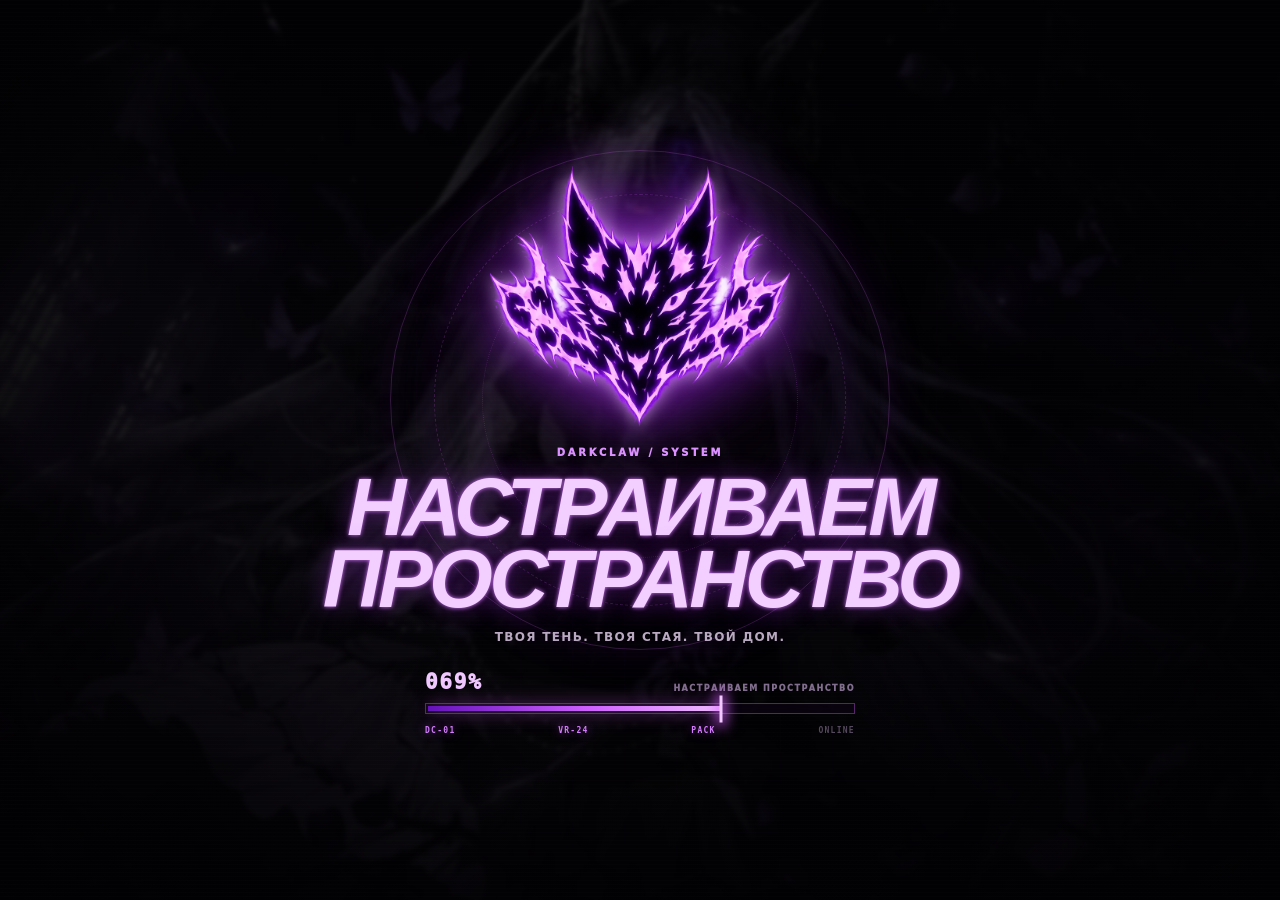
==== commit 01e343bd: "Add files via upload" ====
--- a/index.html
+++ b/index.html
@@ -14,7 +14,7 @@
   <meta property="og:locale" content="ru_RU">
   <meta property="og:image" content="darkclaw-mark.webp">
   <link rel="icon" href="darkclaw-mark.webp">
-  <link rel="stylesheet" href="./darkclaw-tabs-v2.css">
+  <link rel="stylesheet" href="./darkclaw-tabs-v6.css">
   <title>DARKCLAW — твоя тень, твоя стая, твой дом</title>
   <style>
     html,body{margin:0;min-width:320px;background:#020104;color:#f3eaff;font-family:Inter,ui-sans-serif,system-ui,-apple-system,BlinkMacSystemFont,"Segoe UI",sans-serif}
@@ -35,7 +35,7 @@
     .loading-screen-overline{position:relative;z-index:3;margin:10px 0 13px;color:#db91ff;font-size:10px;font-weight:1000;letter-spacing:.28em;text-transform:uppercase}.loading-screen h2{position:relative;z-index:3;min-height:1.05em;margin:0;font-family:Impact,Haettenschweiler,"Arial Narrow Bold",sans-serif;font-size:clamp(44px,7.4vw,82px);font-style:italic;line-height:.88;letter-spacing:-.045em;text-transform:uppercase;color:#f2cfff;text-shadow:0 0 4px #d879ff,0 0 24px rgba(181,55,255,.42)}.loading-screen-copy{position:relative;z-index:3;margin:15px auto 28px;color:#b9a9c1;font-size:12px;font-weight:800;letter-spacing:.11em;text-transform:uppercase}.loading-status-row{position:relative;z-index:3;display:flex;align-items:end;justify-content:space-between;width:min(430px,82vw);margin-bottom:10px}.loading-percent{color:#f0c7ff;font:1000 21px/1 monospace;letter-spacing:.08em}.loading-status-text{color:#826e8e;font-size:8px;font-weight:1000;letter-spacing:.19em;text-transform:uppercase}.loading-screen-progress{position:relative;z-index:3;width:min(430px,82vw);height:11px;padding:2px;border:1px solid rgba(214,92,255,.38);background:rgba(10,3,16,.76)}.loading-screen-progress span{display:block;width:0;height:100%;background:linear-gradient(90deg,#6512bb,#cf61ff 55%,#f0bdff);box-shadow:0 0 18px rgba(213,92,255,.68)}.loading-screen-progress i{position:absolute;top:50%;width:3px;height:27px;background:#f2c9ff;box-shadow:0 0 13px 4px rgba(213,92,255,.72);transform:translate(-50%,-50%)}.loading-sequence{position:relative;z-index:3;display:flex;justify-content:space-between;gap:20px;width:min(430px,82vw);margin-top:13px}.loading-sequence span{color:#55495d;font:900 8px/1 monospace;letter-spacing:.16em}.loading-sequence span.active{color:#d67cff;text-shadow:0 0 10px rgba(205,85,255,.58)}
   </style>
   <noscript><style>.loading-screen{display:none!important}.app-shell{visibility:visible!important}</style></noscript>
-  <script defer src="./darkclaw-tabs-v1.js"></script>
+  <script defer src="./darkclaw-tabs-v6.js"></script>
 </head>
 <body data-app-loading="true">
   <div class="loading-screen" id="loading-screen" role="status" aria-live="polite">
@@ -59,8 +59,13 @@
         <button class="tab-button" type="button" data-tab="inside"><span>03</span><b>Внутри</b></button>
         <button class="tab-button" type="button" data-tab="rpc"><span>04</span><b>RPC</b></button>
         <button class="tab-button" type="button" data-tab="gallery"><span>05</span><b>Галерея</b></button>
-        <button class="tab-button" type="button" data-tab="creator"><span>06</span><b>Создатель</b></button>
-        <button class="tab-button" type="button" data-tab="contact"><span>07</span><b>Контакты</b></button>
+        <button class="tab-button" type="button" data-tab="news"><span>06</span><b>Новости</b></button>
+        <button class="tab-button" type="button" data-tab="team"><span>07</span><b>Команда</b></button>
+        <button class="tab-button" type="button" data-tab="events"><span>08</span><b>Ивенты</b></button>
+        <button class="tab-button" type="button" data-tab="codex"><span>09</span><b>Кодекс</b></button>
+        <button class="tab-button" type="button" data-tab="creator"><span>10</span><b>Создатель</b></button>
+        <button class="tab-button" type="button" data-tab="contact"><span>11</span><b>Контакты</b></button>
+        <button class="tab-button" type="button" data-tab="archive"><span>12</span><b>Архив</b></button>
       </nav>
       <div class="side-footer"><span>VRCHAT / COMMUNITY</span><i></i><span>DC / 2026</span></div>
     </aside>
@@ -70,7 +75,7 @@
       <span class="mobile-status"><i></i> ONLINE</span>
     </header>
     <nav class="mobile-tabs" aria-label="Разделы сайта на телефоне">
-      <button class="is-active" data-tab="home" type="button">Главная</button><button data-tab="about" type="button">О стае</button><button data-tab="inside" type="button">Внутри</button><button data-tab="rpc" type="button">RPC</button><button data-tab="gallery" type="button">Галерея</button><button data-tab="creator" type="button">Создатель</button><button data-tab="contact" type="button">Контакты</button>
+      <button class="is-active" data-tab="home" type="button">Главная</button><button data-tab="about" type="button">О стае</button><button data-tab="inside" type="button">Внутри</button><button data-tab="rpc" type="button">RPC</button><button data-tab="gallery" type="button">Галерея</button><button data-tab="news" type="button">Новости</button><button data-tab="team" type="button">Команда</button><button data-tab="events" type="button">Ивенты</button><button data-tab="codex" type="button">Кодекс</button><button data-tab="creator" type="button">Создатель</button><button data-tab="contact" type="button">Контакты</button><button data-tab="archive" type="button">Архив</button>
     </nav>
 
     <main class="viewport" id="viewport">
@@ -91,6 +96,7 @@
                   <span class="support-tooltip" id="support-tooltip" role="tooltip"><i></i><strong>В разработке</strong><small>Техподдержка временно недоступна</small></span>
                 </div>
                 <button class="button button-ghost" type="button" data-tab="inside">Посмотреть, что внутри <b>→</b></button>
+                <button class="button button-system" type="button" data-open-palette><span>⌘</span> Быстрый поиск <b>Ctrl+K</b></button>
               </div>
               <div class="quick-stats"><div><strong>24/7</strong><span>Комьюнити</span></div><div><strong>VR</strong><span>VRChat</span></div><div><strong>RPC</strong><span>Creator team</span></div></div>
             </div>
@@ -102,6 +108,61 @@
             </div>
           </div>
           <div class="feature-ribbon"><article><span>01</span><div><strong>Дружелюбное комьюнити</strong><p>Без токсичности и лишнего пафоса.</p></div></article><article><span>02</span><div><strong>VRChat и творчество</strong><p>Аватары, миры, идеи и помощь.</p></div></article><article><span>03</span><div><strong>Игры и ивенты</strong><p>Всегда есть, чем заняться вместе.</p></div></article><article><span>04</span><div><strong>Безопасность</strong><p>Команда рядом 24/7.</p></div></article></div>
+          <div class="command-center">
+            <button type="button" class="command-card tilt-card" data-tab="news"><small>SIGNAL / 01</small><strong>UPDATE v6.0</strong><span>Смотреть изменения <b>→</b></span></button>
+            <button type="button" class="command-card tilt-card" data-tab="events"><small>EVENT NODE / TBA</small><strong>БЛИЖАЙШИЙ ИВЕНТ</strong><span>Открыть терминал <b>→</b></span></button>
+            <button type="button" class="command-card tilt-card" data-tab="team"><small>PACK / STRUCTURE</small><strong>КОМАНДА СТАИ</strong><span>Посмотреть роли <b>→</b></span></button>
+            <div class="command-card command-status tilt-card"><small>SYSTEM / STATUS</small><strong>SUPPORT: DEV</strong><span><i></i> Основные системы активны</span></div>
+          </div>
+          <div class="v5-dashboard">
+            <article class="system-board tilt-card">
+              <div class="board-head"><span>DC / COMMAND CENTER</span><b>LIVE MATRIX</b></div>
+              <div class="status-matrix">
+                <div><span class="status-led online"></span><small>CORE</small><strong>ONLINE</strong></div>
+                <div><span class="status-led online"></span><small>DISCORD</small><strong>ACTIVE</strong></div>
+                <div><span class="status-led dev"></span><small>SUPPORT</small><strong>DEV</strong></div>
+                <div><span class="status-led standby"></span><small>EVENTS</small><strong>STANDBY</strong></div>
+              </div>
+              <div class="system-wave" aria-hidden="true"><i></i><i></i><i></i><i></i><i></i><i></i><i></i><i></i><i></i><i></i><i></i><i></i></div>
+            </article>
+            <article class="discord-preview tilt-card">
+              <div class="discord-mark">DC</div>
+              <div><small>MAIN COMMUNITY</small><strong>DARKCLAW / DISCORD</strong><p>Главная точка общения стаи. Заходи, смотри атмосферу и знакомься.</p></div>
+              <a href="https://discord.gg/mGGN2RqEHw" target="_blank" rel="noreferrer">ОТКРЫТЬ <b>↗</b></a>
+            </article>
+            <article class="quote-terminal tilt-card"><small>PACK VOICE / RANDOM SIGNAL</small><blockquote id="pack-quote">«Твоя тень не обязана идти одна.»</blockquote><button id="quote-refresh" type="button">НОВЫЙ СИГНАЛ ↻</button></article>
+          </div>
+
+          <div class="section-divider v6-divider"><span>DARKCLAW NETWORK</span><i></i><b>INTERACTIVE / DC-NET</b></div>
+          <div class="v6-network-layout">
+            <article class="network-map tilt-card" aria-label="Интерактивная карта DARKCLAW">
+              <div class="network-grid" aria-hidden="true"></div>
+              <div class="network-core"><img src="./darkclaw-mark.webp" alt=""><span>DC</span><strong>CORE</strong></div>
+              <button class="network-node node-discord" type="button" data-network-tab="contact"><i></i><small>NODE-01</small><strong>DISCORD</strong><span>ACTIVE</span></button>
+              <button class="network-node node-rpc" type="button" data-network-tab="rpc"><i></i><small>NODE-02</small><strong>RPC</strong><span>ONLINE</span></button>
+              <button class="network-node node-events" type="button" data-network-tab="events"><i></i><small>NODE-03</small><strong>EVENTS</strong><span>STANDBY</span></button>
+              <button class="network-node node-team" type="button" data-network-tab="team"><i></i><small>NODE-04</small><strong>PACK</strong><span>ACTIVE</span></button>
+              <button class="network-node node-archive" type="button" data-network-tab="archive"><i></i><small>NODE-05</small><strong>VAULT</strong><span>OPEN</span></button>
+              <svg class="network-lines" viewBox="0 0 1000 520" preserveAspectRatio="none" aria-hidden="true"><path d="M500 260 L180 120 M500 260 L820 110 M500 260 L165 410 M500 260 L830 405 M500 260 L500 475"/></svg>
+              <div class="network-scan" aria-hidden="true"></div>
+            </article>
+            <div class="v6-side-stack">
+              <article class="activity-feed tilt-card">
+                <div class="board-head"><span>LIVE ACTIVITY</span><b>LOCAL SIGNAL</b></div>
+                <div class="activity-list" id="activity-list" aria-live="polite">
+                  <div><time>NOW</time><i></i><p><strong>COMMAND CENTER</strong><span>Система v6 инициализирована</span></p></div>
+                  <div><time>—</time><i></i><p><strong>PACK NETWORK</strong><span>Ожидание действий пользователя</span></p></div>
+                  <div><time>—</time><i></i><p><strong>SHADOW LINK</strong><span>Скрытый узел доступен</span></p></div>
+                </div>
+              </article>
+              <article class="shortcut-board tilt-card">
+                <div class="board-head"><span>QUICK SYSTEMS</span><b>SHORTCUTS</b></div>
+                <button type="button" data-open-palette><kbd>CTRL</kbd><kbd>K</kbd><span><strong>COMMAND PALETTE</strong><small>Поиск по сайту</small></span></button>
+                <button type="button" data-open-terminal><kbd>CTRL</kbd><kbd>~</kbd><span><strong>TERMINAL</strong><small>Командная строка DARKCLAW</small></span></button>
+                <button type="button" data-network-tab="archive"><kbd>DC</kbd><kbd>06</kbd><span><strong>ARCHIVE VAULT</strong><small>История и версии</small></span></button>
+              </article>
+            </div>
+          </div>
         </div>
       </section>
 
@@ -109,7 +170,29 @@
         <div class="panel-scroll"><div class="panel-topline"><span>02 / О СООБЩЕСТВЕ</span><span>PACK ARCHIVE</span></div>
           <div class="split-heading"><div><p class="eyebrow">DARKCLAW / COMMUNITY</p><h2>НЕ ПРОСТО СЕРВЕР.<br><em>ЭТО СЕМЬЯ.</em></h2></div><p>DARKCLAW не пытается быть очередным безликим сервером. Это пространство, где люди знакомятся, играют, создают и остаются собой.</p></div>
           <div class="about-grid"><article class="glass-card about-main"><span class="card-index">DC—01</span><h3>Твоя тень.<br>Твоя стая.</h3><p>Мы объединяем людей вокруг VRChat, игр, творчества и совместных идей. Здесь не нужно быть «идеальным участником» — достаточно уважать других и быть живым человеком.</p><div class="chips"><span>OPEN COMMUNITY</span><span>RU / CIS</span><span>24 / 7</span></div></article><article class="quote-card"><span>✦</span><blockquote>«У каждого есть место в стае. Главное — не бояться сделать первый шаг.»</blockquote></article></div>
-          <div class="values-grid"><article><span>01</span><strong>Люди</strong><p>Живое общение и новые знакомства.</p></article><article><span>02</span><strong>Творчество</strong><p>VRChat, аватары, миры и идеи.</p></article><article><span>03</span><strong>Атмосфера</strong><p>Место, где можно быть собой.</p></article></div>
+          <div class="values-grid"><article class="tilt-card"><span>01</span><strong>Люди</strong><p>Живое общение и новые знакомства.</p></article><article class="tilt-card"><span>02</span><strong>Творчество</strong><p>VRChat, аватары, миры и идеи.</p></article><article class="tilt-card"><span>03</span><strong>Атмосфера</strong><p>Место, где можно быть собой.</p></article></div>
+          <div class="section-divider"><span>PACK RANK SYSTEM</span><i></i><b>05 LEVELS</b></div>
+          <div class="rank-grid">
+            <article class="rank-card tilt-card"><small>R-01</small><div class="rank-glyph">◇</div><strong>MEMBER</strong><p>Основной участник стаи.</p></article>
+            <article class="rank-card tilt-card"><small>R-02</small><div class="rank-glyph">◆</div><strong>ACTIVE</strong><p>Постоянный движ и участие.</p></article>
+            <article class="rank-card tilt-card"><small>R-03</small><div class="rank-glyph">✦</div><strong>VETERAN</strong><p>Проверенный временем участник.</p></article>
+            <article class="rank-card tilt-card"><small>R-04</small><div class="rank-glyph">◈</div><strong>STAFF</strong><p>Команда и ответственность.</p></article>
+            <article class="rank-card founder tilt-card"><small>R-05</small><div class="rank-glyph">♢</div><strong>FOUNDER</strong><p>Создатель DARKCLAW.</p></article>
+          </div>
+          <div class="section-divider"><span>DARKCLAW TIMELINE</span><i></i><b>ARCHIVE</b></div>
+          <div class="history-line">
+            <article><span>01</span><div><small>ORIGIN</small><strong>РОЖДЕНИЕ ИДЕИ</strong><p>Точка, с которой началась стая.</p></div></article>
+            <article><span>02</span><div><small>GROWTH</small><strong>ПЕРВЫЕ УЧАСТНИКИ</strong><p>Комьюнити получает характер.</p></div></article>
+            <article><span>03</span><div><small>RPC</small><strong>ТВОРЧЕСКОЕ НАПРАВЛЕНИЕ</strong><p>Аватары, миры и 3D-проекты.</p></div></article>
+            <article class="current"><span>04</span><div><small>NOW / 2026</small><strong>COMMAND CENTER v6</strong><p>Новая структура и следующая глава.</p></div></article>
+          </div>
+          <div class="section-divider"><span>ACHIEVEMENT SYSTEM</span><i></i><b>BADGES / PACK</b></div>
+          <div class="achievement-grid">
+            <article class="achievement-card unlocked tilt-card"><span>◆</span><div><small>A-001 / SYSTEM</small><strong>FOUNDING SIGNAL</strong><p>Базовый знак создателя экосистемы DARKCLAW.</p></div><b>UNLOCKED</b></article>
+            <article class="achievement-card tilt-card"><span>✦</span><div><small>A-002 / MEMBER</small><strong>OG MEMBER</strong><p>Для участника раннего состава стаи.</p></div><b>LOCKED</b></article>
+            <article class="achievement-card tilt-card"><span>◈</span><div><small>A-003 / EVENT</small><strong>NIGHT RUNNER</strong><p>Для активного участника ивентов.</p></div><b>LOCKED</b></article>
+            <article class="achievement-card tilt-card"><span>◇</span><div><small>A-004 / CREATIVE</small><strong>VOID MAKER</strong><p>Для автора заметной работы DARKCLAW.</p></div><b>LOCKED</b></article>
+          </div>
         </div>
       </section>
 
@@ -130,22 +213,113 @@
         </div>
       </section>
 
+
+      <section class="tab-panel" data-panel="news" aria-label="Новости" hidden>
+        <div class="panel-scroll"><div class="panel-topline"><span>06 / SIGNAL FEED</span><span>CHANGELOG / LIVE</span></div>
+          <div class="split-heading compact"><div><p class="eyebrow">DARKCLAW / SIGNAL</p><h2>НОВОСТИ<br><em>И ОБНОВЛЕНИЯ.</em></h2></div><p>Короткий журнал того, что меняется внутри DARKCLAW. Без километрового списка — только важное.</p></div>
+          <div class="news-grid">
+            <article class="news-card featured"><div class="news-meta"><span>08.08.2026</span><b>v6.0 / LIVE</b></div><h3>NETWORK OS / v6</h3><p>Добавлены интерактивная карта узлов, Command Palette, DC-SHELL терминал, Archive Vault, достижения, локальная лента действий и улучшенный Shadow Node.</p><div class="news-tags"><span>UI</span><span>NAVIGATION</span><span>MOBILE</span></div></article>
+            <article class="news-card"><div class="news-meta"><span>STATUS</span><b>DEV</b></div><h3>ТЕХПОДДЕРЖКА</h3><p>Кнопка поддержки временно заблокирована. Интерфейс уже готов и покажет статус «В разработке».</p><div class="signal-meter"><i style="--p:42%"></i></div></article>
+            <article class="news-card"><div class="news-meta"><span>INNER ARCHIVE</span><b>LOCKED</b></div><h3>ВНУТРЕННИЙ АРХИВ</h3><p>Раздел сохранён за будущим контентом. Пока внутри остаётся неоновое «СКОРО...».</p><div class="news-tags"><span>SOON</span><span>ARCHIVE</span></div></article>
+            <article class="news-card"><div class="news-meta"><span>CREATOR</span><b>EXTERNAL</b></div><h3>ПРОФИЛЬ ARI Em</h3><p>Профиль создателя остаётся отдельным сайтом и открывается исключительно по ручному нажатию.</p><button class="text-link" type="button" data-tab="creator">К создателю →</button></article>
+          </div>
+        </div>
+      </section>
+
+      <section class="tab-panel" data-panel="team" aria-label="Команда" hidden>
+        <div class="panel-scroll"><div class="panel-topline"><span>07 / PACK STRUCTURE</span><span>TEAM MATRIX</span></div>
+          <div class="split-heading compact"><div><p class="eyebrow">КТО ДЕРЖИТ СТАЮ</p><h2>КОМАНДА<br><em>DARKCLAW.</em></h2></div><p>Здесь можно показывать состав, роли и людей, которые отвечают за разные направления. Никаких выдуманных участников — только реальные данные по мере добавления.</p></div>
+          <div class="team-grid">
+            <article class="team-card team-creator tilt-card"><img src="./creator-ari.webp" alt="ARI Em"><div class="team-shade"></div><span>01 / CREATOR</span><h3>ARI Em</h3><p>Создатель DARKCLAW</p><button type="button" data-tab="creator">Открыть профиль внутри сайта →</button></article>
+            <article class="team-card role-card tilt-card"><span>02 / STAFF</span><div class="role-glyph">◆</div><h3>МОДЕРАЦИЯ</h3><p>Состав будет добавлен позже.</p><b>WAITING FOR DATA</b></article>
+            <article class="team-card role-card tilt-card"><span>03 / EVENTS</span><div class="role-glyph">✦</div><h3>EVENT TEAM</h3><p>Организация встреч и активностей.</p><b>FORMATION</b></article>
+            <article class="team-card role-card tilt-card"><span>04 / CONTENT</span><div class="role-glyph">◈</div><h3>CREATIVE UNIT</h3><p>Контент, визуал и развитие проекта.</p><b>FORMATION</b></article>
+          </div>
+          <div class="section-divider"><span>HALL OF FAME</span><i></i><b>RECOGNITION NODE</b></div>
+          <div class="hall-grid">
+            <article class="hall-card tilt-card"><span>✦</span><small>OG MEMBER</small><strong>МЕСТО СВОБОДНО</strong><p>Для участника, который был со стаей с ранних этапов.</p></article>
+            <article class="hall-card tilt-card"><span>◆</span><small>EVENT LEGEND</small><strong>МЕСТО СВОБОДНО</strong><p>Для человека, который делает ивенты незабываемыми.</p></article>
+            <article class="hall-card tilt-card"><span>◈</span><small>CREATIVE CORE</small><strong>МЕСТО СВОБОДНО</strong><p>Для автора сильных работ и визуала DARKCLAW.</p></article>
+          </div>
+        </div>
+      </section>
+
+      <section class="tab-panel" data-panel="events" aria-label="Ивенты" hidden>
+        <div class="panel-scroll"><div class="panel-topline"><span>08 / EVENT TERMINAL</span><span>SCHEDULE / TBA</span></div>
+          <div class="event-hero"><div><p class="eyebrow">БЛИЖАЙШИЙ СИГНАЛ</p><h2>EVENT<br><em>UNKNOWN.</em></h2><p>Дата следующего ивента ещё не объявлена. Как только появится событие, этот экран можно превратить в полноценную афишу с таймером и деталями.</p></div><div class="event-radar"><span></span><span></span><i>?</i><b>TBA</b></div></div>
+          <div class="event-types"><article><span>01</span><strong>VRCHAT MEET</strong><p>Встречи стаи и совместные миры.</p></article><article><span>02</span><strong>GAME NIGHT</strong><p>Игровые вечера вне VRChat.</p></article><article><span>03</span><strong>SHOWCASE</strong><p>Показы аватаров, миров и работ.</p></article></div>
+          <div class="event-countdown" id="event-countdown" data-event-time=""><div><small>DAYS</small><strong data-count="days">--</strong></div><span>:</span><div><small>HOURS</small><strong data-count="hours">--</strong></div><span>:</span><div><small>MIN</small><strong data-count="minutes">--</strong></div><span>:</span><div><small>SEC</small><strong data-count="seconds">--</strong></div><b id="event-countdown-label">ОЖИДАЕМ ДАТУ</b></div><div class="event-note"><i></i><div><small>EVENT SYSTEM</small><strong>КАЛЕНДАРЬ ОЖИДАЕТ ПЕРВОГО АНОНСА</strong></div><span>STANDBY</span></div>
+        </div>
+      </section>
+
+      <section class="tab-panel" data-panel="codex" aria-label="Кодекс" hidden>
+        <div class="panel-scroll"><div class="panel-topline"><span>09 / PACK CODEX</span><span>RULES / FAQ</span></div>
+          <div class="split-heading compact"><div><p class="eyebrow">ПРИНЦИПЫ СТАИ</p><h2>КОДЕКС<br><em>DARKCLAW.</em></h2></div><p>Базовые правила поведения и быстрые ответы. Позже текст можно заменить на ваш полноценный официальный регламент.</p></div>
+          <div class="codex-layout"><div class="rules-list"><article><span>01</span><div><strong>УВАЖЕНИЕ К ЛЮДЯМ</strong><p>Без травли, намеренной токсичности и постоянных провокаций.</p></div></article><article><span>02</span><div><strong>ЛИЧНЫЕ ГРАНИЦЫ</strong><p>Не выносить чужую личную информацию и приватные разговоры без согласия.</p></div></article><article><span>03</span><div><strong>НЕ ЛОМАТЬ АТМОСФЕРУ</strong><p>Споры решаются без превращения общего пространства в постоянный конфликт.</p></div></article><article><span>04</span><div><strong>ЗДРАВЫЙ СМЫСЛ</strong><p>Если ситуация не описана отдельным пунктом, это не делает вредное поведение нормальным.</p></div></article></div>
+            <div class="faq-stack"><details open><summary>Где проходит основное общение?<b>+</b></summary><p>Основной вход в сообщество сейчас ведёт через Discord. Ссылки находятся на главной и во вкладке «Контакты».</p></details><details><summary>Что с техподдержкой?<b>+</b></summary><p>Она временно отключена и помечена статусом «В разработке».</p></details><details><summary>Где смотреть работы и атмосферу?<b>+</b></summary><p>Во вкладке «Галерея». Позже туда можно загрузить реальные скриншоты сообщества.</p></details><details><summary>Где профиль создателя?<b>+</b></summary><p>Во вкладке «Создатель». Внешний профиль ARI Em открывается только после нажатия кнопки.</p></details></div></div>
+        </div>
+      </section>
+
       <section class="tab-panel" data-panel="creator" aria-label="Создатель" hidden>
-        <div class="panel-scroll creator-panel"><div class="panel-topline"><span>06 / CREATOR</span><span>EXTERNAL PROFILE</span></div><div class="creator-layout"><div class="creator-logo creator-photo"><img src="./creator-ari.webp" alt="ARI Em — создатель DARKCLAW"><span>DC / CREATOR</span></div><div class="creator-copy"><p class="eyebrow">СОЗДАТЕЛЬ DARKCLAW</p><h2>ARI <em>Em</em></h2><p>Хотите узнать о создателе? Профиль находится на отдельном сайте и откроется только после нажатия на кнопку ниже.</p><a class="button button-primary creator-profile-link" href="https://ariem-hub.github.io/Profile-ARI-Em/" target="_blank" rel="noopener noreferrer">Открыть профиль ARI Em <b>↗</b></a><small class="safe-note">Никакого автоматического перехода — только по клику.</small></div></div></div>
+        <div class="panel-scroll creator-panel"><div class="panel-topline"><span>10 / CREATOR</span><span>EXTERNAL PROFILE</span></div><div class="creator-layout"><div class="creator-logo creator-photo"><img src="./creator-ari.webp" alt="ARI Em — создатель DARKCLAW"><span>DC / CREATOR</span></div><div class="creator-copy"><p class="eyebrow">СОЗДАТЕЛЬ DARKCLAW</p><h2>ARI <em>Em</em></h2><p>Хотите узнать о создателе? Профиль находится на отдельном сайте и откроется только после нажатия на кнопку ниже.</p><a class="button button-primary creator-profile-link" href="https://ariem-hub.github.io/Profile-ARI-Em/" target="_blank" rel="noopener noreferrer">Открыть профиль ARI Em <b>↗</b></a><small class="safe-note">Никакого автоматического перехода — только по клику.</small></div></div></div>
       </section>
 
       <section class="tab-panel" data-panel="contact" aria-label="Контакты" hidden>
-        <div class="panel-scroll"><div class="panel-topline"><span>07 / CONTACT</span><span>JOIN THE PACK</span></div><div class="split-heading"><div><p class="eyebrow">СТАНЬ ЧАСТЬЮ СТАИ</p><h2>ТЫ УЖЕ<br><em>ДОСТАТОЧНО БЛИЗКО.</em></h2></div><p>Зайди, осмотрись и реши сам. Никакого давления — только люди, атмосфера и возможность найти своих.</p></div>
+        <div class="panel-scroll"><div class="panel-topline"><span>11 / CONTACT</span><span>JOIN THE PACK</span></div><div class="split-heading"><div><p class="eyebrow">СТАНЬ ЧАСТЬЮ СТАИ</p><h2>ТЫ УЖЕ<br><em>ДОСТАТОЧНО БЛИЗКО.</em></h2></div><p>Зайди, осмотрись и реши сам. Никакого давления — только люди, атмосфера и возможность найти своих.</p></div>
           <div class="contact-grid"><a class="contact-card discord" href="https://discord.gg/mGGN2RqEHw" target="_blank" rel="noreferrer"><small>MAIN COMMUNITY</small><strong>Discord</strong><span>Войти в стаю ↗</span></a><a class="contact-card telegram" href="https://t.me/+TykqvD4YOsM4ZWZi" target="_blank" rel="noreferrer"><small>NEWS & CONTACT</small><strong>Telegram</strong><span>Новости ↗</span></a><div class="contact-card counter"><small>GLOBAL PAGE VIEWS</small><strong id="visit-counter-value">…</strong><span id="visit-counter" data-status="loading">Посещения</span></div></div>
           <div class="contact-benefits"><span>01 / Новые друзья</span><span>02 / Атмосфера</span><span>03 / Впечатления</span></div>
         </div>
       </section>
+
+      <section class="tab-panel" data-panel="archive" aria-label="Архив" hidden>
+        <div class="panel-scroll"><div class="panel-topline"><span>12 / ARCHIVE VAULT</span><span>VERSIONS / MEMORY</span></div>
+          <div class="split-heading compact"><div><p class="eyebrow">DARKCLAW / MEMORY CORE</p><h2>ARCHIVE<br><em>VAULT.</em></h2></div><p>Здесь собрана история развития сайта и закрытые ячейки под будущие ивенты, арты и важные моменты стаи.</p></div>
+          <div class="vault-grid">
+            <article class="vault-release current tilt-card"><small>BUILD / 006</small><span>◆</span><h3>COMMAND SYSTEM v6</h3><p>Network Map, Terminal, Ctrl+K, Live Activity, Archive Vault и новая система достижений.</p><b>CURRENT</b></article>
+            <article class="vault-release tilt-card"><small>BUILD / 005</small><span>◇</span><h3>COMMAND CENTER v5</h3><p>Системные статусы, ранги, Hall of Fame и новый интерфейс главной.</p><b>ARCHIVED</b></article>
+            <article class="vault-release tilt-card"><small>BUILD / 004</small><span>◈</span><h3>PROTECTION v4</h3><p>Защита изображений от обычного копирования, drag и сохранения.</p><b>ARCHIVED</b></article>
+          </div>
+          <div class="section-divider"><span>SEALED FILES</span><i></i><b>FUTURE MEMORY</b></div>
+          <div class="sealed-files">
+            <button type="button" data-sealed-file="EVENT-001"><span>01</span><div><small>EVENT-001</small><strong>FIRST MAJOR EVENT</strong></div><b>SEALED</b></button>
+            <button type="button" data-sealed-file="ART-001"><span>02</span><div><small>ART-001</small><strong>PACK VISUAL ARCHIVE</strong></div><b>SEALED</b></button>
+            <button type="button" data-sealed-file="LORE-001"><span>03</span><div><small>LORE-001</small><strong>SHADOW RECORD</strong></div><b>SEALED</b></button>
+          </div>
+        </div>
+      </section>
     </main>
 
-    <footer class="app-footer"><span>DARKCLAW — НЕ ПРОСТО СЕРВЕР. <b>ЭТО СЕМЬЯ.</b></span><span id="current-section-label">01 / ГЛАВНАЯ</span></footer>
-  </div>
+    <footer class="app-footer"><span>DARKCLAW — НЕ ПРОСТО СЕРВЕР. <b>ЭТО СЕМЬЯ.</b></span><div class="footer-rail"><i></i><span>v6.0</span><span>SUPPORT: DEV</span><span id="current-section-label">01 / ГЛАВНАЯ</span></div></footer>
+  </div>
+
+  <div class="toast shadow-toast" id="shadow-toast" role="status" aria-live="polite"><span>◆</span><div><strong>SHADOW NODE</strong><small>ACCESS GRANTED // DC-01</small></div></div>
 
   <div class="toast" id="support-toast" role="status" aria-live="polite"><span>✦</span><div><strong>В разработке</strong><small>Техподдержка временно недоступна</small></div></div>
+
+  <div class="toast protection-toast" id="protection-toast" role="status" aria-live="polite"><span>◆</span><div><strong>Изображение защищено</strong><small>Скачивание и копирование отключено</small></div></div>
+
+  <div class="shadow-node" id="shadow-node" hidden aria-hidden="true"><div class="shadow-node-grid"></div><div class="shadow-node-scan"></div><div class="shadow-node-core"><small>UNLISTED / DC-01 / RESTRICTED</small><h2>SHADOW<br><em>NODE</em></h2><p>Скрытый канал DARKCLAW обнаружен. Узел хранит закрытые записи и системные следы. Доступ получен вручную — никаких автоматических переходов.</p><div class="shadow-log"><span><i>01</i> AUTH TOKEN ACCEPTED</span><span><i>02</i> PACK SIGNATURE VERIFIED</span><span><i>03</i> VAULT LINK ESTABLISHED</span></div><div class="shadow-code"><span>ACCESS</span><strong>GRANTED</strong><i>◆</i></div><div class="shadow-actions"><button type="button" data-shadow-archive>ОТКРЫТЬ VAULT →</button><button id="shadow-close" type="button">ЗАКРЫТЬ УЗЕЛ ×</button></div></div></div>
+  <div class="dc-cursor" id="dc-cursor" aria-hidden="true"><i></i></div><div class="dc-cursor-dot" id="dc-cursor-dot" aria-hidden="true"></div>
+
+  <div class="command-palette" id="command-palette" hidden aria-hidden="true">
+    <button class="palette-backdrop" type="button" data-close-palette aria-label="Закрыть"></button>
+    <div class="palette-panel" role="dialog" aria-modal="true" aria-label="Быстрый поиск DARKCLAW">
+      <div class="palette-search"><span>⌘</span><input id="palette-input" type="search" placeholder="Куда перейти? Например: ивенты, RPC, создатель..." autocomplete="off"><kbd>ESC</kbd></div>
+      <div class="palette-results" id="palette-results"></div>
+      <div class="palette-help"><span>↑↓ выбор</span><span>Enter открыть</span><span>Ctrl+K поиск</span><span>Ctrl+~ терминал</span></div>
+    </div>
+  </div>
+
+  <div class="dc-terminal" id="dc-terminal" hidden aria-hidden="true">
+    <button class="terminal-backdrop" type="button" data-close-terminal aria-label="Закрыть"></button>
+    <div class="terminal-window" role="dialog" aria-modal="true" aria-label="Терминал DARKCLAW">
+      <div class="terminal-head"><span><i></i> DARKCLAW TERMINAL / DC-SHELL</span><button type="button" data-close-terminal>×</button></div>
+      <div class="terminal-output" id="terminal-output"><p><b>[DC-SHELL]</b> v6.0 ready.</p><p>Введите <strong>help</strong>, чтобы увидеть команды.</p></div>
+      <form class="terminal-input-row" id="terminal-form"><span>ARI@DARKCLAW:~$</span><input id="terminal-input" autocomplete="off" spellcheck="false" aria-label="Команда"></form>
+    </div>
+  </div>
+
+  <div class="vault-toast" id="vault-toast" role="status" aria-live="polite"><span>◆</span><div><strong>ФАЙЛ ЗАПЕЧАТАН</strong><small>Содержимое появится после официального события</small></div></div>
 
   <div class="lightbox" id="lightbox" role="dialog" aria-modal="true" aria-label="Галерея" hidden>
     <button class="lightbox-backdrop" type="button" aria-label="Закрыть"></button><div class="lightbox-panel"><button class="lightbox-close" type="button" aria-label="Закрыть">×</button><div class="lightbox-image"><img id="lightbox-image" src="./avatar-lab.svg" alt=""></div><div class="lightbox-copy"><p class="eyebrow" id="lightbox-type"></p><h3 id="lightbox-title"></h3><p id="lightbox-description"></p><div class="lightbox-nav"><button id="lightbox-prev" type="button">← Назад</button><span id="lightbox-count"></span><button id="lightbox-next" type="button">Дальше →</button></div></div></div>
--- a/darkclaw-tabs-v6.css
+++ b/darkclaw-tabs-v6.css
@@ -0,0 +1,114 @@
+:root{--bg:#030105;--panel:#08030c;--panel2:#0d0612;--text:#f3eaff;--muted:#95889d;--purple:#c74cff;--purple2:#8d20e7;--line:rgba(203,87,255,.19);--lineStrong:rgba(210,103,255,.44);--sidebar:230px;--ease:cubic-bezier(.2,.75,.25,1)}
+*{box-sizing:border-box}html{background:var(--bg);scroll-behavior:smooth}body{margin:0;min-width:320px;background:var(--bg);color:var(--text);overflow:hidden}button,a{font:inherit;color:inherit}button{border:0}a{text-decoration:none}img{display:block;max-width:100%}button:focus-visible,a:focus-visible{outline:2px solid #dc85ff;outline-offset:3px}
+@keyframes loadingSpin{to{transform:rotate(360deg)}}@keyframes loadingBg{to{transform:scale(1.04)}}@keyframes loadingGrid{to{background-position:52px 52px}}@keyframes loadingNoise{50%{opacity:.05}}@keyframes loadingFlare{50%{transform:scale(1.15);opacity:.7}}@keyframes loadingLogo{50%{transform:translateY(-7px) scale(1.02)}}
+.app-shell{position:fixed;inset:0;display:grid;grid-template-columns:var(--sidebar) 1fr;grid-template-rows:1fr 38px;background:#030105}.sidebar{position:relative;z-index:30;grid-row:1/3;display:flex;flex-direction:column;border-right:1px solid var(--line);background:linear-gradient(180deg,rgba(14,5,20,.98),rgba(3,1,5,.99));box-shadow:20px 0 60px rgba(0,0,0,.18)}.side-brand{display:flex;align-items:center;gap:12px;height:94px;padding:18px 20px;border-bottom:1px solid var(--line)}.side-brand img{width:48px;height:44px;object-fit:contain;filter:drop-shadow(0 0 14px rgba(189,66,255,.45))}.side-brand span{font:900 14px/1 monospace;letter-spacing:.12em}.tab-nav{display:flex;flex-direction:column;padding:14px 12px;gap:4px;overflow-y:auto;scrollbar-width:thin;scrollbar-color:#4f1a76 transparent}.tab-button{position:relative;display:grid;grid-template-columns:34px 1fr;align-items:center;width:100%;min-height:43px;padding:0 13px;border:1px solid transparent;background:transparent;color:#817487;text-align:left;cursor:pointer;transition:.25s var(--ease);overflow:hidden}.tab-button::before{content:"";position:absolute;inset:0;background:linear-gradient(90deg,rgba(183,51,255,.17),transparent);opacity:0;transform:translateX(-20%);transition:.25s var(--ease)}.tab-button span,.tab-button b{position:relative;z-index:1}.tab-button span{font:800 9px/1 monospace;color:#5c5162}.tab-button b{font-size:12px;letter-spacing:.08em;text-transform:uppercase}.tab-button:hover{color:#d5bddf;border-color:rgba(207,84,255,.11)}.tab-button.is-active{color:#f1dfff;border-color:var(--lineStrong);box-shadow:inset 3px 0 #c85cff,0 0 25px rgba(135,26,210,.08)}.tab-button.is-active::before{opacity:1;transform:none}.tab-button.is-active span{color:#ce70ff}.side-footer{margin-top:auto;padding:18px 20px 22px;color:#594f60;font:800 8px/1 monospace;letter-spacing:.12em}.side-footer i{display:block;width:100%;height:1px;margin:12px 0;background:linear-gradient(90deg,var(--lineStrong),transparent)}
+.mobile-header,.mobile-tabs{display:none}.viewport{position:relative;min-width:0;overflow:hidden;background:radial-gradient(circle at 78% 18%,rgba(137,25,217,.14),transparent 30%),#030105}.ambient{position:absolute;border-radius:50%;filter:blur(80px);pointer-events:none;opacity:.22}.ambient-a{width:500px;height:500px;right:-140px;top:-190px;background:#9d24e8}.ambient-b{width:440px;height:440px;left:20%;bottom:-260px;background:#5610a5}.grid-overlay{position:absolute;inset:0;pointer-events:none;opacity:.18;background-image:linear-gradient(rgba(199,83,255,.055) 1px,transparent 1px),linear-gradient(90deg,rgba(199,83,255,.055) 1px,transparent 1px);background-size:52px 52px;mask-image:linear-gradient(90deg,rgba(0,0,0,.75),transparent 90%)}
+.tab-panel{position:absolute;inset:0;z-index:2;opacity:0;visibility:hidden;pointer-events:none;transform:translateX(24px) scale(.995);transition:opacity .35s var(--ease),transform .42s var(--ease),visibility .35s}.tab-panel.is-active{opacity:1;visibility:visible;pointer-events:auto;transform:none}.panel-scroll{height:100%;overflow:auto;overscroll-behavior:contain;padding:34px clamp(28px,4vw,76px) 62px;scrollbar-width:thin;scrollbar-color:#64239a #08030c}.panel-scroll::-webkit-scrollbar{width:8px}.panel-scroll::-webkit-scrollbar-track{background:#08030c}.panel-scroll::-webkit-scrollbar-thumb{background:#64239a;border-radius:9px}.panel-topline{display:flex;justify-content:space-between;gap:20px;margin-bottom:clamp(30px,5vh,58px);padding-bottom:15px;border-bottom:1px solid var(--line);color:#6f6277;font:900 9px/1 monospace;letter-spacing:.16em}.panel-topline span:first-child{color:#a94dde}.eyebrow{margin:0 0 18px;color:#bd5eea;font:900 10px/1 monospace;letter-spacing:.18em;text-transform:uppercase}.live-dot{display:flex;align-items:center;gap:8px}.live-dot i,.mobile-status i{width:6px;height:6px;border-radius:50%;background:#b45dff;box-shadow:0 0 12px #ad47ff;animation:pulseDot 1.8s ease-in-out infinite}@keyframes pulseDot{50%{opacity:.3;transform:scale(.7)}}
+.home-layout{display:grid;grid-template-columns:minmax(0,1.05fr) minmax(340px,.95fr);gap:clamp(30px,5vw,90px);align-items:center;min-height:min(620px,calc(100vh - 250px))}.home-copy h1{margin:0;font-family:Impact,Haettenschweiler,"Arial Narrow Bold",sans-serif;font-size:clamp(82px,10vw,154px);font-style:italic;line-height:.72;letter-spacing:-.06em;text-transform:uppercase}.home-copy h1 span,.home-copy h1 em{display:block}.home-copy h1 em{margin-left:.22em;color:var(--purple);font-style:normal;text-shadow:0 0 35px rgba(189,67,255,.23)}.lead{max-width:680px;margin:32px 0;color:#aca0b3;font-size:15px;line-height:1.7}.lead strong{color:#eee0f7}.home-actions{display:flex;flex-wrap:wrap;gap:10px;align-items:center}.button{position:relative;display:inline-flex;align-items:center;justify-content:center;gap:22px;min-height:52px;padding:0 21px;border:1px solid var(--lineStrong);background:transparent;font-size:10px;font-weight:1000;letter-spacing:.1em;text-transform:uppercase;cursor:pointer;transition:.25s var(--ease);clip-path:polygon(10px 0,100% 0,100% calc(100% - 10px),calc(100% - 10px) 100%,0 100%,0 10px)}.button-primary{background:linear-gradient(135deg,#6f16b8,#a52bd6 58%,#7a1c9e);border-color:#d06cff;box-shadow:0 0 30px rgba(162,40,230,.15)}.button-primary:hover{transform:translateY(-3px);box-shadow:0 0 32px rgba(190,72,255,.3)}.button-ghost{color:#b5a4bd;background:rgba(255,255,255,.02)}.button-ghost:hover{color:#fff;border-color:#bd59ef}.support-wrap{position:relative;display:inline-flex}.button-support-disabled{color:#77737a;border-color:rgba(170,170,178,.28);background:linear-gradient(135deg,#2c2c31,#17171b);cursor:not-allowed;filter:saturate(.25);box-shadow:inset 0 0 20px rgba(255,255,255,.02)}.button-support-disabled b{color:#8c8990}.support-icon{opacity:.6}.support-tooltip{position:absolute;z-index:80;left:50%;bottom:calc(100% + 15px);display:grid;gap:3px;width:max-content;max-width:240px;padding:12px 15px;border:1px solid rgba(190,190,200,.28);background:rgba(18,18,22,.96);box-shadow:0 16px 40px rgba(0,0,0,.35);color:#d6d4da;opacity:0;visibility:hidden;pointer-events:none;transform:translate(-50%,9px) scale(.96);transition:.22s var(--ease);clip-path:polygon(8px 0,100% 0,100% calc(100% - 8px),calc(100% - 8px) 100%,0 100%,0 8px)}.support-tooltip::after{content:"";position:absolute;left:50%;bottom:-6px;width:10px;height:10px;background:#121216;border-right:1px solid rgba(190,190,200,.28);border-bottom:1px solid rgba(190,190,200,.28);transform:translateX(-50%) rotate(45deg)}.support-tooltip strong{font-size:10px;letter-spacing:.11em;text-transform:uppercase}.support-tooltip small{color:#7f7b83;font-size:9px}.support-wrap:hover .support-tooltip,.button-support-disabled:focus-visible+.support-tooltip{opacity:1;visibility:visible;transform:translate(-50%,0) scale(1)}.quick-stats{display:flex;gap:8px;margin-top:34px}.quick-stats div{min-width:115px;padding:12px 14px;border-left:2px solid rgba(191,73,244,.4);background:linear-gradient(90deg,rgba(121,31,176,.09),transparent)}.quick-stats strong{display:block;color:#d688ff;font:1000 15px/1 monospace}.quick-stats span{display:block;margin-top:7px;color:#675d6c;font-size:8px;font-weight:800;text-transform:uppercase;letter-spacing:.08em}.home-visual{position:relative;display:grid;place-items:center;min-height:520px}.home-visual::before{content:"";position:absolute;width:84%;aspect-ratio:1;border-radius:50%;background:radial-gradient(circle,rgba(192,69,255,.16),rgba(103,21,166,.05) 45%,transparent 70%);filter:blur(12px)}.home-visual img{position:relative;z-index:3;width:min(440px,82%);filter:drop-shadow(0 0 24px rgba(201,89,255,.42)) drop-shadow(0 0 70px rgba(91,12,151,.3));animation:floatLogo 5s ease-in-out infinite}.visual-orbit{position:absolute;border-radius:50%;border:1px solid rgba(209,90,255,.18);animation:spin 28s linear infinite}.orbit-one{width:460px;height:460px}.orbit-two{width:360px;height:360px;border-style:dashed;animation-direction:reverse;animation-duration:20s}.visual-tag{position:absolute;z-index:4;display:grid;gap:3px;padding:10px 13px;border:1px solid var(--lineStrong);background:rgba(8,2,12,.8);backdrop-filter:blur(10px)}.visual-tag small{color:#64586c;font:800 7px/1 monospace}.visual-tag strong{color:#cb70f5;font:1000 11px/1 monospace}.tag-one{top:18%;right:2%}.tag-two{bottom:17%;left:1%}.feature-ribbon{display:grid;grid-template-columns:repeat(4,1fr);gap:1px;margin-top:24px;border:1px solid var(--line);background:var(--line)}.feature-ribbon article{display:grid;grid-template-columns:34px 1fr;gap:10px;padding:18px;background:rgba(7,3,10,.94)}.feature-ribbon article>span{color:#9a38c8;font:900 9px/1 monospace}.feature-ribbon strong{display:block;font-size:10px;text-transform:uppercase;letter-spacing:.06em}.feature-ribbon p{margin:6px 0 0;color:#716578;font-size:9px;line-height:1.4}
+.split-heading{display:grid;grid-template-columns:1.2fr .8fr;gap:70px;align-items:end;margin-bottom:55px}.split-heading h2,.rpc-copy-new h2,.creator-copy h2{margin:0;font-family:Impact,Haettenschweiler,"Arial Narrow Bold",sans-serif;font-size:clamp(62px,7vw,108px);font-style:italic;line-height:.82;letter-spacing:-.045em;text-transform:uppercase}.split-heading h2 em,.rpc-copy-new h2 em,.creator-copy h2 em{color:var(--purple);font-style:normal}.split-heading>p{max-width:620px;margin:0 0 4px;color:#9d91a5;line-height:1.7}.about-grid{display:grid;grid-template-columns:1.2fr .8fr;gap:16px}.glass-card,.quote-card{min-height:310px;border:1px solid var(--line);background:linear-gradient(145deg,rgba(22,8,30,.86),rgba(7,2,10,.88));padding:32px;clip-path:polygon(0 0,calc(100% - 22px) 0,100% 22px,100% 100%,22px 100%,0 calc(100% - 22px))}.card-index{color:#a649d4;font:900 9px/1 monospace;letter-spacing:.12em}.about-main h3{margin:34px 0 20px;font-size:44px;line-height:.95;text-transform:uppercase}.about-main p{max-width:760px;color:#9e92a5;line-height:1.75}.chips{display:flex;flex-wrap:wrap;gap:8px;margin-top:26px}.chips span{padding:8px 10px;border:1px solid rgba(197,74,255,.22);color:#a891b1;background:rgba(126,21,184,.05);font:800 8px/1 monospace;letter-spacing:.09em}.quote-card{position:relative;display:flex;flex-direction:column;justify-content:center;overflow:hidden}.quote-card>span{position:absolute;right:28px;top:18px;color:#b74ce7;font-size:54px;opacity:.35}.quote-card blockquote{margin:0;color:#e5d7eb;font-size:clamp(24px,2.2vw,38px);font-weight:850;line-height:1.2}.values-grid{display:grid;grid-template-columns:repeat(3,1fr);gap:10px;margin-top:12px}.values-grid article{padding:23px;border:1px solid var(--line);background:rgba(8,3,12,.7)}.values-grid span{color:#9346ba;font:900 8px/1 monospace}.values-grid strong{display:block;margin-top:22px;text-transform:uppercase}.values-grid p{margin:7px 0 0;color:#786c7f;font-size:10px}
+.center-panel{display:flex;flex-direction:column}.center-panel .panel-topline{width:100%}.coming-stage{position:relative;display:flex;flex:1;min-height:500px;flex-direction:column;align-items:center;justify-content:center;text-align:center;border:1px solid var(--line);background:radial-gradient(circle at center,rgba(139,26,212,.16),transparent 33%),linear-gradient(145deg,rgba(14,5,20,.78),rgba(3,1,5,.86));clip-path:polygon(0 0,calc(100% - 30px) 0,100% 30px,100% 100%,30px 100%,0 calc(100% - 30px))}.coming-stage::before{content:"";position:absolute;inset:7%;border:1px dashed rgba(206,85,255,.13);border-radius:50%;animation:spin 34s linear infinite}.coming-symbol{position:relative;color:#d879ff;font-size:54px;text-shadow:0 0 30px #a730e8;animation:starPulse 2s ease-in-out infinite}.coming-stage>p{position:relative;margin:18px 0 14px;color:#76677e;font:900 9px/1 monospace;letter-spacing:.19em}.coming-stage h2{position:relative;margin:0;font-family:Impact,Haettenschweiler,"Arial Narrow Bold",sans-serif;font-size:clamp(86px,12vw,180px);font-style:italic;line-height:.82;color:#d061ff;text-shadow:0 0 30px rgba(187,61,255,.35)}.coming-stage h2 span{color:#8640aa}.coming-stage>strong{position:relative;margin-top:22px;color:#97859e;font-size:10px;letter-spacing:.14em;text-transform:uppercase}.coming-line{position:relative;display:flex;align-items:center;gap:14px;width:min(420px,70%);margin-top:28px;color:#9349ba}.coming-line i{height:1px;flex:1;background:linear-gradient(90deg,transparent,var(--lineStrong))}.coming-line i:last-child{background:linear-gradient(90deg,var(--lineStrong),transparent)}
+.rpc-layout-new{display:grid;grid-template-columns:minmax(360px,.85fr) 1.15fr;gap:clamp(40px,7vw,110px);align-items:center;min-height:calc(100vh - 180px)}.rpc-visual-new{position:relative;display:grid;place-items:center;min-height:560px;border:1px solid var(--line);background:radial-gradient(circle,rgba(173,30,69,.12),rgba(108,21,170,.11) 35%,rgba(5,2,7,.82) 68%);overflow:hidden;clip-path:polygon(0 24px,24px 0,100% 0,100% calc(100% - 24px),calc(100% - 24px) 100%,0 100%)}.rpc-visual-new img{position:relative;z-index:2;width:min(410px,78%);filter:drop-shadow(0 0 25px rgba(255,34,75,.28)) drop-shadow(0 0 60px rgba(183,52,255,.28));animation:floatLogo 5.4s ease-in-out infinite reverse}.rpc-ring{position:absolute;width:420px;height:420px;border-radius:50%;border:1px dashed rgba(235,71,255,.18);animation:spin 24s linear infinite}.rpc-visual-new>span{position:absolute;left:22px;bottom:20px;color:#806d89;font:900 8px/1 monospace;letter-spacing:.13em}.rpc-copy-new>p:not(.eyebrow){max-width:760px;margin:30px 0;color:#9f92a6;font-size:15px;line-height:1.75}.rpc-copy-new .button{margin-top:28px}
+.split-heading.compact{margin-bottom:30px}.gallery-grid-new{display:grid;grid-template-columns:1.15fr .85fr;grid-template-rows:280px 280px;gap:12px;min-height:572px}.gallery-card-new{position:relative;overflow:hidden;padding:0;border:1px solid var(--line);background:#08020c;cursor:pointer;text-align:left;clip-path:polygon(0 0,calc(100% - 18px) 0,100% 18px,100% 100%,18px 100%,0 calc(100% - 18px))}.gallery-card-new.large{grid-row:1/3}.gallery-card-new img{width:100%;height:100%;object-fit:cover;filter:grayscale(.5) saturate(1.1) hue-rotate(235deg);transition:.4s var(--ease)}.gallery-overlay{position:absolute;inset:0;background:linear-gradient(180deg,transparent 25%,rgba(3,1,5,.9))}.gallery-card-new small{position:absolute;left:19px;top:17px;color:#d17af7;font:900 8px/1 monospace;letter-spacing:.13em}.gallery-card-new strong{position:absolute;left:20px;bottom:20px;font-size:22px;text-transform:uppercase}.gallery-card-new>b{position:absolute;right:18px;bottom:18px;color:#d06cf8}.gallery-card-new:hover img{transform:scale(1.04);filter:grayscale(.1) saturate(1.3) hue-rotate(235deg)}.gallery-card-new:hover{border-color:#c75aff;box-shadow:0 0 24px rgba(142,33,213,.14)}
+.creator-panel{display:flex;flex-direction:column}.creator-layout{display:grid;grid-template-columns:.8fr 1.2fr;gap:clamp(40px,8vw,120px);align-items:center;flex:1;min-height:570px}.creator-logo{position:relative;display:grid;place-items:center;min-height:520px;border:1px solid var(--line);background:radial-gradient(circle,rgba(165,52,231,.16),transparent 58%),rgba(8,2,11,.76);clip-path:polygon(0 25px,25px 0,100% 0,100% calc(100% - 25px),calc(100% - 25px) 100%,0 100%)}.creator-logo img{width:min(390px,75%);filter:drop-shadow(0 0 45px rgba(185,71,255,.33))}.creator-logo span{position:absolute;left:20px;bottom:18px;color:#706379;font:900 8px/1 monospace;letter-spacing:.12em}.creator-copy h2 em{color:#d363ff}.creator-copy>p:not(.eyebrow){max-width:700px;margin:28px 0;color:#9f91a5;line-height:1.75}.creator-profile-link{margin-top:8px}.safe-note{display:block;margin-top:15px;color:#5f5566;font:800 8px/1 monospace;letter-spacing:.08em;text-transform:uppercase}
+.contact-grid{display:grid;grid-template-columns:1fr 1fr .7fr;gap:12px;margin-top:45px}.contact-card{position:relative;display:flex;min-height:250px;flex-direction:column;justify-content:flex-end;padding:28px;border:1px solid var(--line);background:linear-gradient(145deg,rgba(24,7,33,.75),rgba(5,2,8,.82));overflow:hidden;transition:.25s var(--ease);clip-path:polygon(0 0,calc(100% - 20px) 0,100% 20px,100% 100%,20px 100%,0 calc(100% - 20px))}.contact-card::before{content:"";position:absolute;inset:0;opacity:.18;background:radial-gradient(circle at 90% 10%,#bb46ff,transparent 40%)}.contact-card small,.contact-card strong,.contact-card>span{position:relative;z-index:1}.contact-card small{color:#786a81;font:900 8px/1 monospace;letter-spacing:.12em}.contact-card strong{margin:12px 0 28px;font-size:clamp(34px,4vw,58px);text-transform:uppercase}.contact-card>span{color:#a187ab;font-size:10px;font-weight:900;text-transform:uppercase}.contact-card:hover{transform:translateY(-5px);border-color:#c759f7;box-shadow:0 18px 44px rgba(109,20,169,.17)}.contact-card.counter{cursor:default}.contact-card.counter:hover{transform:none}.contact-card.counter strong{font-family:monospace;color:#d67cff}.contact-benefits{display:flex;flex-wrap:wrap;gap:8px;margin-top:14px}.contact-benefits span{padding:10px 13px;border:1px solid rgba(200,82,255,.15);color:#7e7186;font:800 8px/1 monospace;letter-spacing:.09em}
+.app-footer{display:flex;align-items:center;justify-content:space-between;gap:20px;padding:0 24px;border-top:1px solid var(--line);background:#030105;color:#5e5365;font:800 8px/1 monospace;letter-spacing:.1em}.app-footer b{color:#913bbc}.app-footer span:last-child{color:#8c3fb0}
+.toast{position:fixed;z-index:500;right:22px;bottom:58px;display:grid;grid-template-columns:34px 1fr;gap:12px;align-items:center;min-width:270px;padding:14px 16px;border:1px solid rgba(170,170,180,.3);background:rgba(20,20,24,.97);box-shadow:0 18px 50px rgba(0,0,0,.42);opacity:0;visibility:hidden;transform:translateY(12px) scale(.98);transition:.25s var(--ease)}.toast.is-visible{opacity:1;visibility:visible;transform:none}.toast>span{display:grid;place-items:center;width:30px;height:30px;border:1px solid rgba(170,170,180,.22);color:#949098}.toast strong{display:block;font-size:10px;text-transform:uppercase;letter-spacing:.08em}.toast small{display:block;margin-top:4px;color:#77727b;font-size:9px}
+.lightbox[hidden]{display:none}.lightbox{position:fixed;z-index:600;inset:0;display:grid;place-items:center;padding:24px}.lightbox-backdrop{position:absolute;inset:0;background:rgba(1,0,2,.9);backdrop-filter:blur(13px);cursor:pointer}.lightbox-panel{position:relative;z-index:2;display:grid;grid-template-columns:1.15fr .85fr;width:min(1080px,96vw);border:1px solid var(--lineStrong);background:#08020c;box-shadow:0 0 80px rgba(122,19,187,.26);animation:panelIn .3s var(--ease)}.lightbox-image{min-height:620px;background:#030105}.lightbox-image img{width:100%;height:100%;object-fit:cover}.lightbox-copy{display:flex;flex-direction:column;justify-content:center;padding:46px 38px}.lightbox-copy h3{margin:0;color:#d372ff;font-size:48px;text-transform:uppercase}.lightbox-copy>p:not(.eyebrow){color:#9c8fa4;line-height:1.65}.lightbox-close{position:absolute;z-index:3;right:12px;top:12px;width:42px;height:42px;border:1px solid var(--line);background:#08020ccc;color:#fff;font-size:24px;cursor:pointer}.lightbox-nav{display:flex;justify-content:space-between;align-items:center;gap:14px;margin-top:30px;padding-top:20px;border-top:1px solid var(--line)}.lightbox-nav button{padding:0;background:none;color:#d171fa;cursor:pointer}.lightbox-nav span{color:#675b6e;font:800 9px/1 monospace}
+@keyframes spin{to{transform:rotate(360deg)}}@keyframes floatLogo{50%{transform:translateY(-13px) scale(1.012)}}@keyframes starPulse{50%{transform:scale(1.12) rotate(8deg);text-shadow:0 0 42px #a52aff}}@keyframes panelIn{from{opacity:0;transform:translateY(14px) scale(.985)}}
+@media(max-width:1180px){:root{--sidebar:190px}.tab-button{grid-template-columns:28px 1fr}.home-layout{grid-template-columns:1fr .75fr}.home-visual{min-height:430px}.orbit-one{width:360px;height:360px}.orbit-two{width:285px;height:285px}.feature-ribbon{grid-template-columns:1fr 1fr}.contact-grid{grid-template-columns:1fr 1fr}.contact-card.counter{grid-column:1/3;min-height:150px}.rpc-layout-new{grid-template-columns:.8fr 1.2fr}.rpc-visual-new{min-height:500px}}
+@media(max-width:820px){body{overflow:hidden}.app-shell{grid-template-columns:1fr;grid-template-rows:64px 50px 1fr 30px}.sidebar{display:none}.mobile-header{position:relative;z-index:40;display:flex;align-items:center;justify-content:space-between;padding:0 16px;border-bottom:1px solid var(--line);background:rgba(5,2,7,.97)}.mobile-brand{display:flex;align-items:center;gap:8px}.mobile-brand img{width:38px;height:36px;object-fit:contain}.mobile-brand strong{font:900 11px/1 monospace;letter-spacing:.1em}.mobile-status{display:flex;align-items:center;gap:7px;color:#6d6174;font:800 8px/1 monospace}.mobile-tabs{position:relative;z-index:39;display:flex;gap:7px;overflow-x:auto;padding:8px 10px;border-bottom:1px solid var(--line);background:#050208;scrollbar-width:none}.mobile-tabs::-webkit-scrollbar{display:none}.mobile-tabs button{flex:0 0 auto;height:33px;padding:0 12px;border:1px solid transparent;background:transparent;color:#786b7f;font-size:9px;font-weight:900;text-transform:uppercase;letter-spacing:.07em}.mobile-tabs button.is-active{border-color:var(--lineStrong);background:rgba(161,38,223,.11);color:#e6cbef}.viewport{grid-row:3}.app-footer{grid-row:4;padding:0 12px;font-size:7px}.app-footer span:first-child{display:none}.panel-scroll{padding:22px 16px 44px}.panel-topline{margin-bottom:30px}.home-layout{grid-template-columns:1fr;min-height:auto}.home-copy h1{font-size:clamp(74px,23vw,120px)}.home-copy h1 em{margin-left:.16em}.lead{font-size:13px}.home-actions{display:grid;grid-template-columns:1fr}.support-wrap{display:block}.button{width:100%}.support-tooltip{display:none}.quick-stats{overflow-x:auto}.home-visual{min-height:390px}.home-visual img{width:min(330px,72vw)}.orbit-one{width:330px;height:330px}.orbit-two{width:260px;height:260px}.feature-ribbon{grid-template-columns:1fr;margin-top:10px}.split-heading{grid-template-columns:1fr;gap:18px;margin-bottom:28px}.split-heading h2,.rpc-copy-new h2,.creator-copy h2{font-size:clamp(56px,16vw,82px)}.split-heading>p{font-size:13px}.about-grid{grid-template-columns:1fr}.glass-card,.quote-card{min-height:auto}.about-main h3{font-size:34px}.values-grid{grid-template-columns:1fr}.coming-stage{min-height:calc(100vh - 210px)}.coming-stage h2{font-size:clamp(78px,25vw,130px)}.rpc-layout-new{grid-template-columns:1fr;min-height:auto}.rpc-visual-new{min-height:360px}.rpc-copy-new{padding-bottom:20px}.gallery-grid-new{grid-template-columns:1fr;grid-template-rows:330px repeat(3,230px)}.gallery-card-new.large{grid-row:auto}.creator-layout{grid-template-columns:1fr;min-height:auto}.creator-logo{min-height:360px}.contact-grid{grid-template-columns:1fr}.contact-card.counter{grid-column:auto;min-height:180px}.contact-card{min-height:210px}.toast{right:12px;bottom:44px;left:12px;min-width:0}.lightbox{padding:10px}.lightbox-panel{grid-template-columns:1fr;max-height:90vh;overflow:auto}.lightbox-image{min-height:330px}.lightbox-copy{padding:28px 22px}.lightbox-copy h3{font-size:36px}}
+@media(max-width:420px){.home-visual{min-height:330px}.orbit-one{width:280px;height:280px}.orbit-two{width:220px;height:220px}.visual-tag{padding:8px 10px}.tag-one{right:0}.feature-ribbon article{padding:15px}.panel-topline span:last-child{display:none}.quick-stats div{min-width:100px}.gallery-grid-new{grid-template-rows:280px repeat(3,210px)}}
+@media(prefers-reduced-motion:reduce){*,*::before,*::after{animation-duration:.001ms!important;animation-iteration-count:1!important;scroll-behavior:auto!important;transition-duration:.001ms!important}}
+
+/* Creator tab: personal image only. Other DARKCLAW logos remain unchanged. */
+.creator-logo.creator-photo{overflow:hidden;background:#050208}
+.creator-logo.creator-photo img{width:100%;height:100%;max-width:none;object-fit:cover;object-position:center center;filter:none;transform:none}
+.creator-logo.creator-photo::after{content:"";position:absolute;inset:0;pointer-events:none;background:linear-gradient(180deg,transparent 58%,rgba(4,1,7,.34) 100%);box-shadow:inset 0 0 55px rgba(160,55,220,.10)}
+.creator-logo.creator-photo span{z-index:2;color:#b492c2;text-shadow:0 1px 8px #000}
+@media(max-width:820px){.creator-logo.creator-photo img{object-position:center center}}
+
+
+/* ===== DARKCLAW v3.0 / command-center expansion ===== */
+.command-center{display:grid;grid-template-columns:repeat(4,1fr);gap:1px;margin-top:12px;border:1px solid var(--line);background:var(--line)}
+.command-card{position:relative;display:flex;min-height:118px;flex-direction:column;align-items:flex-start;justify-content:flex-end;padding:17px 18px;border:0;background:linear-gradient(145deg,rgba(14,5,20,.97),rgba(5,2,8,.98));text-align:left;cursor:pointer;overflow:hidden;transition:.25s var(--ease)}
+.command-card::before{content:"";position:absolute;inset:0;background:radial-gradient(circle at 100% 0,rgba(199,76,255,.15),transparent 48%);opacity:.6;transition:.25s}.command-card:hover{background:#0d0612}.command-card:hover::before{opacity:1}.command-card small,.command-card strong,.command-card span{position:relative;z-index:1}.command-card small{margin-bottom:auto;color:#5f5367;font:900 7px/1 monospace;letter-spacing:.13em}.command-card strong{color:#d889ff;font-size:11px;letter-spacing:.07em}.command-card span{margin-top:8px;color:#726779;font-size:8px;font-weight:800;text-transform:uppercase;letter-spacing:.05em}.command-card span b{color:#bc5ce9}.command-card.command-status{cursor:default}.command-status span{display:flex;align-items:center;gap:7px}.command-status span i{width:6px;height:6px;border-radius:50%;background:#b452ee;box-shadow:0 0 10px #a43edc;animation:pulseDot 1.8s ease-in-out infinite}
+.news-grid{display:grid;grid-template-columns:1.25fr .75fr;gap:12px}.news-card{position:relative;min-height:230px;padding:26px;border:1px solid var(--line);background:linear-gradient(145deg,rgba(13,5,18,.92),rgba(5,2,8,.95));overflow:hidden}.news-card::after{content:"";position:absolute;right:-70px;top:-80px;width:210px;height:210px;border:1px solid rgba(205,86,255,.09);border-radius:50%;box-shadow:0 0 60px rgba(136,28,202,.08)}.news-card.featured{grid-row:span 2;min-height:472px;display:flex;flex-direction:column;justify-content:flex-end;background:radial-gradient(circle at 82% 18%,rgba(150,39,220,.18),transparent 36%),linear-gradient(145deg,#100618,#050208)}.news-card.featured h3{font-size:clamp(36px,4vw,66px);max-width:760px}.news-meta{position:absolute;left:26px;right:26px;top:22px;display:flex;justify-content:space-between;color:#6d6074;font:900 8px/1 monospace;letter-spacing:.12em}.news-meta b{color:#c65df5}.news-card h3{position:relative;z-index:1;margin:46px 0 14px;font-size:24px;letter-spacing:-.02em}.news-card p{position:relative;z-index:1;margin:0;color:#92869a;font-size:12px;line-height:1.7}.news-tags{position:relative;z-index:1;display:flex;flex-wrap:wrap;gap:6px;margin-top:22px}.news-tags span{padding:7px 9px;border:1px solid rgba(200,82,255,.16);color:#785d86;font:900 7px/1 monospace;letter-spacing:.08em}.signal-meter{position:relative;z-index:1;height:5px;margin-top:24px;background:#14091b;overflow:hidden}.signal-meter i{display:block;width:var(--p,42%);height:100%;background:linear-gradient(90deg,#6b1aac,#ce5bff);box-shadow:0 0 15px #a732e2}.text-link{position:relative;z-index:1;margin-top:22px;padding:0;background:none;color:#c963f3;font-size:9px;font-weight:900;text-transform:uppercase;letter-spacing:.08em;cursor:pointer}
+.team-grid{display:grid;grid-template-columns:1.25fr repeat(3,.75fr);gap:10px}.team-card{position:relative;min-height:440px;padding:22px;border:1px solid var(--line);background:#08030c;overflow:hidden;clip-path:polygon(0 0,calc(100% - 18px) 0,100% 18px,100% 100%,18px 100%,0 calc(100% - 18px))}.team-card>span{position:relative;z-index:3;color:#745f7f;font:900 8px/1 monospace;letter-spacing:.12em}.team-card h3{position:relative;z-index:3;margin:0 0 5px;font-size:25px;text-transform:uppercase}.team-card p{position:relative;z-index:3;margin:0;color:#8b7d94;font-size:10px}.team-creator{display:flex;flex-direction:column;justify-content:flex-end;background:#050208}.team-creator img{position:absolute;inset:0;width:100%;height:100%;object-fit:cover}.team-shade{position:absolute;inset:0;background:linear-gradient(180deg,rgba(3,1,5,.04),rgba(3,1,5,.15) 42%,rgba(3,1,5,.94) 88%)}.team-creator>span{margin-bottom:auto}.team-creator h3{font-size:42px}.team-creator button{position:relative;z-index:3;align-self:flex-start;margin-top:15px;padding:0;background:none;color:#cf65fa;font-size:8px;font-weight:900;text-transform:uppercase;cursor:pointer}.role-card{display:flex;flex-direction:column;justify-content:flex-end;background:radial-gradient(circle at 50% 25%,rgba(173,54,230,.12),transparent 34%),#07020a}.role-card>span{margin-bottom:auto}.role-glyph{display:grid;place-items:center;height:160px;color:#7b2ba5;font-size:70px;text-shadow:0 0 32px rgba(179,57,233,.25)}.role-card b{margin-top:16px;color:#5b4e62;font:900 7px/1 monospace;letter-spacing:.12em}
+.event-hero{display:grid;grid-template-columns:1.1fr .9fr;gap:60px;align-items:center;min-height:420px;border-bottom:1px solid var(--line);padding-bottom:38px}.event-hero h2{margin:0;font-family:Impact,Haettenschweiler,"Arial Narrow Bold",sans-serif;font-size:clamp(76px,8vw,126px);font-style:italic;line-height:.78;letter-spacing:-.05em}.event-hero h2 em{color:#c755f4;font-style:normal}.event-hero p:not(.eyebrow){max-width:680px;color:#908298;line-height:1.7}.event-radar{position:relative;display:grid;place-items:center;width:min(360px,74vw);aspect-ratio:1;margin:auto;border:1px solid rgba(201,81,255,.2);border-radius:50%;background:repeating-radial-gradient(circle,transparent 0 54px,rgba(195,73,248,.08) 55px 56px),conic-gradient(from 0deg,rgba(170,45,220,.18),transparent 22%,transparent 100%);box-shadow:inset 0 0 70px rgba(118,21,168,.13);animation:radarGlow 4s ease-in-out infinite}.event-radar::after{content:"";position:absolute;width:48%;height:1px;left:50%;top:50%;transform-origin:left;background:linear-gradient(90deg,#c75aff,transparent);animation:radarSweep 5s linear infinite}.event-radar span{position:absolute;border:1px solid rgba(205,84,255,.18);border-radius:50%}.event-radar span:first-child{inset:16%}.event-radar span:nth-child(2){inset:32%}.event-radar i{font-style:normal;color:#cf70f6;font:1000 84px/1 monospace;text-shadow:0 0 32px rgba(194,74,247,.45)}.event-radar b{position:absolute;bottom:18%;color:#6f5d77;font:900 9px/1 monospace;letter-spacing:.2em}.event-types{display:grid;grid-template-columns:repeat(3,1fr);gap:1px;margin-top:18px;border:1px solid var(--line);background:var(--line)}.event-types article{padding:21px;background:#08030c}.event-types span{color:#9e3cc9;font:900 8px/1 monospace}.event-types strong{display:block;margin:18px 0 8px;font-size:12px;letter-spacing:.08em}.event-types p{margin:0;color:#716477;font-size:9px}.event-note{display:grid;grid-template-columns:10px 1fr auto;gap:15px;align-items:center;margin-top:12px;padding:16px 18px;border:1px solid rgba(201,83,255,.13);background:rgba(8,3,12,.7)}.event-note i{width:7px;height:7px;border-radius:50%;background:#a23fcf;box-shadow:0 0 12px #a23fcf}.event-note small{display:block;color:#5e5265;font:800 7px/1 monospace}.event-note strong{display:block;margin-top:4px;font-size:9px;letter-spacing:.07em}.event-note>span{color:#8644a5;font:900 8px/1 monospace}
+.codex-layout{display:grid;grid-template-columns:1.05fr .95fr;gap:14px}.rules-list{border:1px solid var(--line);background:var(--line);display:grid;gap:1px}.rules-list article{display:grid;grid-template-columns:44px 1fr;gap:14px;padding:19px;background:#08030c}.rules-list article>span{color:#a340ce;font:900 9px/1 monospace}.rules-list strong{font-size:10px;letter-spacing:.08em}.rules-list p{margin:7px 0 0;color:#746878;font-size:9px;line-height:1.55}.faq-stack{display:grid;align-content:start;gap:8px}.faq-stack details{border:1px solid var(--line);background:rgba(8,3,12,.82)}.faq-stack summary{display:flex;align-items:center;justify-content:space-between;gap:20px;padding:17px 18px;list-style:none;cursor:pointer;font-size:10px;font-weight:900;letter-spacing:.05em;text-transform:uppercase}.faq-stack summary::-webkit-details-marker{display:none}.faq-stack summary b{color:#bf59e8;font-size:18px;transition:.2s}.faq-stack details[open] summary b{transform:rotate(45deg)}.faq-stack details p{margin:0;padding:0 18px 18px;color:#7f7286;font-size:10px;line-height:1.65}.footer-rail{display:flex;align-items:center;gap:14px}.footer-rail i{width:5px;height:5px;border-radius:50%;background:#aa43db;box-shadow:0 0 8px #aa43db}.footer-rail span{color:#66576d}.footer-rail span:last-child{color:#9342b9}.shadow-toast{bottom:116px;border-color:rgba(202,87,255,.34);background:rgba(12,3,18,.98)}.shadow-toast>span{color:#ce6bf6;border-color:rgba(204,91,255,.3)}
+@keyframes radarSweep{to{transform:rotate(360deg)}}@keyframes radarGlow{50%{box-shadow:inset 0 0 90px rgba(132,24,190,.2),0 0 28px rgba(120,25,175,.08)}}
+@media(max-width:1280px){.team-grid{grid-template-columns:1fr 1fr}.team-card{min-height:360px}.news-grid{grid-template-columns:1fr 1fr}.news-card.featured{grid-row:auto;grid-column:1/3;min-height:350px}.command-center{grid-template-columns:1fr 1fr}}
+@media(max-width:820px){.command-center{grid-template-columns:1fr 1fr}.command-card{min-height:105px}.news-grid{grid-template-columns:1fr}.news-card.featured{grid-column:auto;min-height:330px}.team-grid{grid-template-columns:1fr}.team-card{min-height:330px}.team-creator{min-height:480px}.event-hero{grid-template-columns:1fr;gap:20px;min-height:auto}.event-radar{width:min(300px,72vw)}.event-types{grid-template-columns:1fr}.codex-layout{grid-template-columns:1fr}.footer-rail{gap:8px}.footer-rail span:not(:last-child),.footer-rail i{display:none}.shadow-toast{bottom:96px}}
+@media(max-width:480px){.command-center{grid-template-columns:1fr}.news-card{padding:20px}.news-meta{left:20px;right:20px}.event-radar{width:250px}.team-creator{min-height:420px}}
+
+/* ===== DARKCLAW v5.0 / media protection ===== */
+img,
+picture,
+.protected-media {
+  -webkit-user-select: none !important;
+  user-select: none !important;
+  -webkit-user-drag: none !important;
+  -webkit-touch-callout: none !important;
+}
+img {
+  pointer-events: none;
+}
+.gallery-card-new,
+.creator-photo,
+.team-creator,
+.home-visual,
+.rpc-visual-new,
+.loading-logo-wrap,
+.side-brand,
+.mobile-brand,
+.lightbox-image {
+  -webkit-touch-callout: none;
+  -webkit-user-select: none;
+  user-select: none;
+}
+.protection-toast {
+  bottom: 116px;
+  border-color: rgba(165, 165, 180, .28);
+  background: rgba(8, 7, 11, .985);
+}
+.protection-toast > span {
+  color: #c9c7d1;
+  border-color: rgba(202, 198, 214, .24);
+}
+.protection-toast strong { color: #e3e1e8; }
+.protection-toast small { color: #817d89; }
+@media(max-width:820px){.protection-toast{bottom:96px}}
+
+
+/* ===== DARKCLAW v5.0 / COMMAND CENTER ===== */
+body{cursor:none}
+a,button,summary,[role="button"]{cursor:none!important}
+.dc-cursor,.dc-cursor-dot{position:fixed;left:0;top:0;z-index:12000;pointer-events:none;opacity:0;transition:opacity .2s ease}.dc-cursor{width:34px;height:34px;border:1px solid rgba(214,100,255,.46);border-radius:50%;transform:translate(-50%,-50%);box-shadow:0 0 20px rgba(185,54,246,.12);transition:width .2s,height .2s,border-color .2s,background .2s,opacity .2s}.dc-cursor i{position:absolute;inset:6px;border:1px dashed rgba(214,100,255,.2);border-radius:50%;animation:cursorSpin 4s linear infinite}.dc-cursor-dot{width:4px;height:4px;border-radius:50%;background:#e9b5ff;box-shadow:0 0 12px #c850ff;transform:translate(-50%,-50%)}.dc-cursor.is-visible,.dc-cursor-dot.is-visible{opacity:1}.dc-cursor.is-hover{width:52px;height:52px;background:rgba(193,69,244,.06);border-color:rgba(230,153,255,.72)}
+.tab-panel.is-active{animation:v5PanelIn .5s var(--ease) both}.tab-panel.is-active .panel-scroll>*{animation:v5Rise .55s var(--ease) both}.tab-panel.is-active .panel-scroll>*:nth-child(2){animation-delay:.03s}.tab-panel.is-active .panel-scroll>*:nth-child(3){animation-delay:.06s}.tab-panel.is-active .panel-scroll>*:nth-child(4){animation-delay:.09s}.tab-panel.is-active .panel-scroll>*:nth-child(5){animation-delay:.12s}
+.v5-dashboard{display:grid;grid-template-columns:1.15fr 1fr .85fr;gap:10px;margin-top:10px}.system-board,.discord-preview,.quote-terminal{position:relative;min-height:190px;padding:19px;border:1px solid rgba(203,87,255,.18);background:linear-gradient(145deg,rgba(13,5,18,.96),rgba(5,2,8,.94));overflow:hidden}.board-head{display:flex;justify-content:space-between;gap:20px;color:#64566c;font:900 7px/1 monospace;letter-spacing:.13em}.board-head b{color:#b950e6}.status-matrix{display:grid;grid-template-columns:repeat(4,1fr);gap:1px;margin-top:24px;background:rgba(200,82,255,.12);border:1px solid rgba(200,82,255,.12)}.status-matrix>div{display:grid;grid-template-columns:auto 1fr;grid-template-rows:auto auto;gap:4px 8px;align-items:center;padding:12px;background:#08030c}.status-led{grid-row:1/3;width:7px;height:7px;border-radius:50%}.status-led.online{background:#b95cff;box-shadow:0 0 13px #ad44ef}.status-led.dev{background:#8d8493;box-shadow:0 0 10px rgba(170,163,179,.35)}.status-led.standby{background:#5c2f72;box-shadow:0 0 9px #6e3389}.status-matrix small{color:#615466;font:800 7px/1 monospace}.status-matrix strong{font-size:8px;letter-spacing:.07em}.system-wave{display:flex;align-items:end;gap:4px;height:42px;margin-top:18px;opacity:.55}.system-wave i{flex:1;height:var(--h,35%);background:linear-gradient(180deg,#c85bff,#582071);box-shadow:0 0 8px rgba(196,76,245,.18);animation:waveBars 1.6s ease-in-out infinite alternate}.system-wave i:nth-child(2n){animation-delay:-.3s}.system-wave i:nth-child(3n){animation-delay:-.7s}.system-wave i:nth-child(1){--h:22%}.system-wave i:nth-child(2){--h:62%}.system-wave i:nth-child(3){--h:36%}.system-wave i:nth-child(4){--h:84%}.system-wave i:nth-child(5){--h:46%}.system-wave i:nth-child(6){--h:72%}.system-wave i:nth-child(7){--h:28%}.system-wave i:nth-child(8){--h:90%}.system-wave i:nth-child(9){--h:52%}.system-wave i:nth-child(10){--h:76%}.system-wave i:nth-child(11){--h:34%}.system-wave i:nth-child(12){--h:64%}
+.discord-preview{display:grid;grid-template-columns:56px 1fr auto;gap:14px;align-items:center}.discord-preview::before{content:"";position:absolute;right:-90px;top:-90px;width:250px;height:250px;border-radius:50%;background:radial-gradient(circle,rgba(125,91,255,.17),transparent 70%)}.discord-mark{position:relative;z-index:1;display:grid;place-items:center;width:56px;height:56px;border:1px solid rgba(170,151,255,.27);background:rgba(83,66,160,.11);color:#d5caff;font:1000 17px/1 monospace;box-shadow:0 0 24px rgba(108,82,220,.1)}.discord-preview>div:nth-child(2){position:relative;z-index:1}.discord-preview small{color:#756b84;font:900 7px/1 monospace;letter-spacing:.12em}.discord-preview strong{display:block;margin-top:7px;font-size:12px;letter-spacing:.07em}.discord-preview p{margin:7px 0 0;color:#766a7e;font-size:9px;line-height:1.5}.discord-preview a{position:relative;z-index:1;align-self:end;padding:9px 11px;border:1px solid rgba(171,147,255,.24);color:#c8bcff;font:900 7px/1 monospace;text-decoration:none}.quote-terminal{display:flex;flex-direction:column}.quote-terminal small{color:#6d5f75;font:900 7px/1 monospace;letter-spacing:.12em}.quote-terminal blockquote{margin:auto 0;color:#d9c5e3;font-family:Georgia,serif;font-size:17px;line-height:1.35}.quote-terminal button{align-self:flex-start;padding:0;background:none;color:#9d4bc2;font:900 7px/1 monospace;letter-spacing:.08em}.tilt-card{transform-style:preserve-3d;will-change:transform;transition:transform .2s var(--ease),border-color .2s,box-shadow .2s}.tilt-card:hover{border-color:rgba(214,101,255,.34);box-shadow:0 20px 45px rgba(0,0,0,.2),0 0 28px rgba(137,38,188,.06)}
+.section-divider{display:flex;align-items:center;gap:14px;margin:28px 0 13px;color:#6d5e75;font:900 7px/1 monospace;letter-spacing:.13em}.section-divider i{flex:1;height:1px;background:linear-gradient(90deg,rgba(203,82,255,.2),transparent)}.section-divider b{color:#a546cb}.rank-grid{display:grid;grid-template-columns:repeat(5,1fr);gap:8px}.rank-card{position:relative;min-height:205px;padding:17px;border:1px solid var(--line);background:radial-gradient(circle at 50% 45%,rgba(159,46,211,.10),transparent 40%),#08030c;text-align:center;overflow:hidden}.rank-card small{display:block;text-align:left;color:#62556a;font:900 7px/1 monospace}.rank-glyph{display:grid;place-items:center;height:88px;color:#8f38b6;font-size:43px;text-shadow:0 0 25px rgba(185,66,235,.18)}.rank-card strong{display:block;color:#d7b7e5;font-size:10px;letter-spacing:.1em}.rank-card p{margin:7px 0 0;color:#706477;font-size:8px}.rank-card.founder{border-color:rgba(220,108,255,.32);background:radial-gradient(circle at 50% 45%,rgba(205,77,255,.18),transparent 46%),#0a030e}.rank-card.founder .rank-glyph{color:#d56fff;text-shadow:0 0 30px rgba(209,84,255,.34)}
+.history-line{position:relative;display:grid;grid-template-columns:repeat(4,1fr);gap:1px;border:1px solid var(--line);background:var(--line)}.history-line::before{content:"";position:absolute;left:7%;right:7%;top:28px;height:1px;background:linear-gradient(90deg,#5f207d,#c352ed 70%,#d983ff);opacity:.55}.history-line article{position:relative;z-index:1;display:grid;grid-template-columns:32px 1fr;gap:10px;padding:18px;background:#07030a}.history-line article>span{display:grid;place-items:center;width:28px;height:28px;border-radius:50%;border:1px solid rgba(192,75,237,.25);background:#0b0410;color:#9c45bf;font:900 7px/1 monospace}.history-line small{color:#5f5265;font:900 6px/1 monospace}.history-line strong{display:block;margin-top:7px;font-size:9px;letter-spacing:.06em}.history-line p{margin:6px 0 0;color:#6f6374;font-size:8px;line-height:1.4}.history-line .current>span{border-color:rgba(222,119,255,.65);color:#e1a2fa;box-shadow:0 0 20px rgba(188,66,231,.2)}
+.hall-grid{display:grid;grid-template-columns:repeat(3,1fr);gap:8px}.hall-card{position:relative;min-height:210px;padding:22px;border:1px solid var(--line);background:linear-gradient(145deg,#0a0410,#050207);overflow:hidden}.hall-card>span{display:block;margin-bottom:42px;color:#9638bf;font-size:34px;text-shadow:0 0 24px rgba(195,71,235,.2)}.hall-card small{color:#64556b;font:900 7px/1 monospace;letter-spacing:.12em}.hall-card strong{display:block;margin:7px 0;color:#c7a8d4;font-size:11px;letter-spacing:.06em}.hall-card p{margin:0;color:#6f6374;font-size:9px;line-height:1.5}
+.event-countdown{display:flex;align-items:center;justify-content:center;gap:12px;margin-top:16px;padding:18px;border:1px solid rgba(199,82,246,.15);background:#08030c}.event-countdown>div{text-align:center}.event-countdown small{display:block;color:#625468;font:900 6px/1 monospace;letter-spacing:.12em}.event-countdown strong{display:block;margin-top:6px;color:#c35aec;font:1000 28px/1 monospace;text-shadow:0 0 15px rgba(197,75,240,.2)}.event-countdown>span{color:#4d3c55;font:900 18px/1 monospace}.event-countdown>b{margin-left:14px;color:#75617f;font:900 7px/1 monospace;letter-spacing:.1em}
+.shadow-node{position:fixed;inset:0;z-index:11000;display:grid;place-items:center;background:rgba(2,0,4,.96);isolation:isolate;overflow:hidden}.shadow-node[hidden]{display:none}.shadow-node-grid{position:absolute;inset:-30%;background-image:linear-gradient(rgba(197,76,255,.06) 1px,transparent 1px),linear-gradient(90deg,rgba(197,76,255,.06) 1px,transparent 1px);background-size:54px 54px;transform:perspective(700px) rotateX(62deg) translateY(22%);mask-image:radial-gradient(circle,black,transparent 67%);animation:shadowGrid 8s linear infinite}.shadow-node-core{position:relative;z-index:2;width:min(620px,88vw);padding:42px;border:1px solid rgba(210,91,255,.3);background:linear-gradient(145deg,rgba(15,5,22,.96),rgba(4,1,7,.98));box-shadow:0 0 100px rgba(116,25,168,.16);clip-path:polygon(0 0,calc(100% - 28px) 0,100% 28px,100% 100%,28px 100%,0 calc(100% - 28px))}.shadow-node-core small{color:#7c6687;font:900 8px/1 monospace;letter-spacing:.17em}.shadow-node-core h2{margin:18px 0 20px;font-family:Impact,Haettenschweiler,"Arial Narrow Bold",sans-serif;font-size:clamp(72px,11vw,132px);font-style:italic;line-height:.72;letter-spacing:-.05em}.shadow-node-core h2 em{color:#c960ef;font-style:normal}.shadow-node-core p{max-width:500px;color:#8a7a92;font-size:11px;line-height:1.7}.shadow-code{display:flex;align-items:center;gap:11px;margin:30px 0;padding:12px 14px;border:1px solid rgba(203,82,255,.15);background:#07020a;color:#76647f;font:900 8px/1 monospace}.shadow-code strong{color:#ce69f4}.shadow-code i{margin-left:auto;color:#bf56e7}.shadow-node-core button{padding:11px 15px;border:1px solid rgba(205,91,251,.25);background:none;color:#bd60e2;font:900 8px/1 monospace;letter-spacing:.1em}
+@keyframes v5PanelIn{from{opacity:0;filter:blur(7px);transform:scale(.993)}to{opacity:1;filter:blur(0);transform:scale(1)}}@keyframes v5Rise{from{opacity:0;transform:translateY(10px)}to{opacity:1;transform:none}}@keyframes waveBars{to{height:95%}}@keyframes cursorSpin{to{transform:rotate(360deg)}}@keyframes shadowGrid{to{background-position:54px 54px}}
+::-webkit-scrollbar{width:7px;height:7px}::-webkit-scrollbar-track{background:#040106}::-webkit-scrollbar-thumb{background:linear-gradient(#6e208e,#bd4be5);border:2px solid #040106}*{scrollbar-color:#832aa5 #040106;scrollbar-width:thin}
+@media(max-width:1180px){.v5-dashboard{grid-template-columns:1fr 1fr}.quote-terminal{grid-column:1/3}.rank-grid{grid-template-columns:repeat(3,1fr)}.history-line{grid-template-columns:1fr 1fr}.history-line::before{display:none}}
+@media(max-width:820px){body{cursor:auto}a,button,summary,[role="button"]{cursor:pointer!important}.dc-cursor,.dc-cursor-dot{display:none}.v5-dashboard{grid-template-columns:1fr}.quote-terminal{grid-column:auto;min-height:160px}.status-matrix{grid-template-columns:1fr 1fr}.discord-preview{grid-template-columns:48px 1fr}.discord-preview a{grid-column:1/3;justify-self:start}.rank-grid{grid-template-columns:1fr 1fr}.history-line{grid-template-columns:1fr}.hall-grid{grid-template-columns:1fr}.event-countdown{flex-wrap:wrap}.event-countdown>b{width:100%;margin:5px 0 0;text-align:center}.shadow-node-core{padding:28px}}
+@media(max-width:480px){.rank-grid{grid-template-columns:1fr}.status-matrix{grid-template-columns:1fr}.discord-preview{grid-template-columns:42px 1fr}.history-line article{grid-template-columns:28px 1fr}.event-countdown{gap:8px}.event-countdown strong{font-size:23px}}
+@media(prefers-reduced-motion:reduce){.tilt-card{transform:none!important}.dc-cursor{display:none}.tab-panel.is-active,.tab-panel.is-active .panel-scroll>*{animation:none!important}}
+
+/* ========================= DARKCLAW v6 / NETWORK OS ========================= */
+:root{--v6-cyan:#7ee8ff;--v6-violet:#c45dff;--v6-panel:rgba(9,3,14,.88)}
+.button-system{border-color:rgba(126,232,255,.16)!important;background:linear-gradient(135deg,rgba(126,232,255,.06),rgba(175,72,255,.05))!important;color:#a7dce8!important}.button-system span{color:#78dff5}.button-system b{font:900 7px/1 monospace;color:#6b9aa5}
+.v6-divider{margin-top:34px}.v6-network-layout{display:grid;grid-template-columns:minmax(0,1.75fr) minmax(270px,.85fr);gap:10px;margin-bottom:28px}.network-map{position:relative;min-height:500px;border:1px solid rgba(190,72,244,.19);background:radial-gradient(circle at 50% 50%,rgba(157,47,210,.12),transparent 27%),linear-gradient(145deg,rgba(12,4,18,.96),rgba(4,1,7,.98));overflow:hidden;isolation:isolate}.network-grid{position:absolute;inset:0;background-image:linear-gradient(rgba(137,71,164,.06) 1px,transparent 1px),linear-gradient(90deg,rgba(137,71,164,.06) 1px,transparent 1px);background-size:34px 34px;mask-image:radial-gradient(circle at 50% 50%,black 20%,transparent 79%)}.network-lines{position:absolute;inset:0;width:100%;height:100%;z-index:1}.network-lines path{fill:none;stroke:rgba(196,83,244,.27);stroke-width:1.4;stroke-dasharray:8 10;vector-effect:non-scaling-stroke;animation:v6Dash 14s linear infinite}.network-core{position:absolute;left:50%;top:50%;z-index:4;width:116px;height:116px;transform:translate(-50%,-50%);display:grid;place-items:center;border:1px solid rgba(213,103,255,.35);background:radial-gradient(circle,rgba(130,35,180,.25),rgba(7,2,10,.97) 68%);clip-path:polygon(50% 0,90% 16%,100% 50%,90% 84%,50% 100%,10% 84%,0 50%,10% 16%);box-shadow:0 0 60px rgba(165,46,214,.17)}.network-core::before{content:"";position:absolute;inset:-26px;border:1px solid rgba(176,69,222,.18);border-radius:50%;animation:cursorSpin 18s linear infinite}.network-core img{width:72px;height:72px;object-fit:contain;opacity:.34;filter:drop-shadow(0 0 15px rgba(201,80,246,.34))}.network-core span{position:absolute;top:37px;color:#e1a0ff;font:1000 18px/1 monospace;letter-spacing:.08em;text-shadow:0 0 15px #b84ee5}.network-core strong{position:absolute;bottom:27px;color:#80648c;font:900 6px/1 monospace;letter-spacing:.18em}.network-node{position:absolute;z-index:5;width:142px;padding:12px 13px 11px;border:1px solid rgba(173,69,215,.18);background:rgba(7,2,11,.92);text-align:left;clip-path:polygon(0 0,calc(100% - 12px) 0,100% 12px,100% 100%,0 100%);box-shadow:0 12px 30px rgba(0,0,0,.25);transition:.24s var(--ease)}.network-node:hover{border-color:rgba(205,100,248,.48);transform:translateY(-3px);box-shadow:0 14px 34px rgba(0,0,0,.32),0 0 24px rgba(177,61,225,.09)}.network-node i{position:absolute;left:8px;top:8px;width:5px;height:5px;border-radius:50%;background:#b84ee1;box-shadow:0 0 10px #b84ee1}.network-node small{display:block;margin-left:10px;color:#594e60;font:900 6px/1 monospace;letter-spacing:.11em}.network-node strong{display:block;margin:8px 0 5px;color:#cdb6d7;font-size:9px;letter-spacing:.07em}.network-node span{color:#804896;font:900 6px/1 monospace}.node-discord{left:7%;top:14%}.node-rpc{right:7%;top:13%}.node-events{left:5%;bottom:12%}.node-team{right:6%;bottom:13%}.node-archive{left:50%;bottom:4%;transform:translateX(-50%)}.node-archive:hover{transform:translateX(-50%) translateY(-3px)}.network-scan{position:absolute;z-index:2;left:3%;right:3%;top:-8%;height:1px;background:linear-gradient(90deg,transparent,#b453df,transparent);box-shadow:0 0 24px 5px rgba(181,75,225,.16);animation:v6Scan 6s ease-in-out infinite}.v6-side-stack{display:grid;grid-template-rows:1fr auto;gap:10px}.activity-feed,.shortcut-board{position:relative;padding:17px;border:1px solid var(--line);background:linear-gradient(145deg,#0a0410,#050207);overflow:hidden}.activity-list{display:grid;gap:0;margin-top:12px}.activity-list>div{display:grid;grid-template-columns:34px 8px 1fr;gap:9px;align-items:start;padding:10px 0;border-top:1px solid rgba(190,75,235,.08)}.activity-list time{color:#5d5263;font:900 6px/1.3 monospace}.activity-list i{width:6px;height:6px;margin-top:2px;border-radius:50%;background:#8f3baa;box-shadow:0 0 9px rgba(183,72,219,.5)}.activity-list p{margin:0}.activity-list strong{display:block;color:#bba7c5;font-size:7px;letter-spacing:.08em}.activity-list span{display:block;margin-top:4px;color:#665c6c;font-size:7px;line-height:1.4}.activity-list>div.is-new{animation:v6Activity .48s ease-out}.shortcut-board{display:grid;gap:7px}.shortcut-board .board-head{margin-bottom:5px}.shortcut-board>button{display:grid;grid-template-columns:31px 31px 1fr;gap:5px;align-items:center;width:100%;padding:10px;border:1px solid rgba(188,75,236,.09);background:#07020a;text-align:left;transition:.2s}.shortcut-board>button:hover{border-color:rgba(205,93,250,.25);background:#0a030e}.shortcut-board kbd{display:grid;place-items:center;height:24px;border:1px solid rgba(201,90,247,.15);background:#0d0512;color:#8b6b98;font:900 6px/1 monospace}.shortcut-board span{margin-left:6px}.shortcut-board strong{display:block;color:#c2accb;font-size:7px;letter-spacing:.08em}.shortcut-board small{display:block;margin-top:4px;color:#5f5664;font-size:6px}
+.achievement-grid{display:grid;grid-template-columns:repeat(2,1fr);gap:8px}.achievement-card{display:grid;grid-template-columns:58px 1fr auto;gap:14px;align-items:center;min-height:116px;padding:16px;border:1px solid var(--line);background:#08030c}.achievement-card>span{display:grid;place-items:center;width:58px;height:58px;border:1px solid rgba(166,74,199,.14);background:#0c0410;color:#5e4c66;font-size:26px}.achievement-card small{color:#5d5263;font:900 6px/1 monospace}.achievement-card strong{display:block;margin:6px 0;color:#9e8ba7;font-size:9px;letter-spacing:.08em}.achievement-card p{margin:0;color:#625a66;font-size:7px;line-height:1.5}.achievement-card>b{align-self:start;color:#4f4654;font:900 6px/1 monospace;letter-spacing:.1em}.achievement-card.unlocked{border-color:rgba(199,88,241,.25);background:radial-gradient(circle at 12% 50%,rgba(183,65,226,.13),transparent 30%),#09030d}.achievement-card.unlocked>span{color:#cc65f1;border-color:rgba(205,94,247,.28);box-shadow:0 0 24px rgba(181,60,225,.1)}.achievement-card.unlocked>b{color:#b95cda}
+.vault-grid{display:grid;grid-template-columns:1.2fr 1fr 1fr;gap:8px}.vault-release{position:relative;min-height:260px;padding:22px;border:1px solid var(--line);background:linear-gradient(145deg,#09030d,#050207);overflow:hidden}.vault-release small{color:#62546a;font:900 7px/1 monospace}.vault-release>span{display:block;margin:42px 0 23px;color:#683279;font-size:40px}.vault-release h3{margin:0;color:#b8a2c2;font-size:12px;letter-spacing:.07em}.vault-release p{color:#6c6171;font-size:8px;line-height:1.6}.vault-release>b{position:absolute;right:16px;bottom:15px;color:#5e4f65;font:900 6px/1 monospace;letter-spacing:.1em}.vault-release.current{border-color:rgba(215,104,255,.3);background:radial-gradient(circle at 18% 35%,rgba(193,70,239,.13),transparent 32%),#09030e}.vault-release.current>span{color:#d06af3;text-shadow:0 0 25px rgba(205,91,244,.2)}.vault-release.current>b{color:#c267e4}.sealed-files{display:grid;gap:6px}.sealed-files button{display:grid;grid-template-columns:48px 1fr auto;gap:14px;align-items:center;width:100%;padding:14px 16px;border:1px solid rgba(173,70,212,.1);background:#07020a;text-align:left}.sealed-files button:hover{border-color:rgba(200,87,241,.22)}.sealed-files>button>span{display:grid;place-items:center;width:38px;height:38px;border:1px solid rgba(173,70,212,.13);color:#6a5871;font:900 8px/1 monospace}.sealed-files small{color:#5c5061;font:900 6px/1 monospace}.sealed-files strong{display:block;margin-top:6px;color:#9f8eaa;font-size:8px;letter-spacing:.08em}.sealed-files b{color:#594b60;font:900 6px/1 monospace;letter-spacing:.12em}
+.command-palette,.dc-terminal{position:fixed;inset:0;z-index:12000;display:grid;place-items:start center;padding-top:min(18vh,180px);isolation:isolate}.command-palette[hidden],.dc-terminal[hidden]{display:none}.palette-backdrop,.terminal-backdrop{position:absolute;inset:0;border:0;background:rgba(1,0,3,.82);backdrop-filter:blur(10px)}.palette-panel{position:relative;z-index:2;width:min(690px,91vw);border:1px solid rgba(205,92,250,.28);background:rgba(7,2,11,.98);box-shadow:0 40px 120px rgba(0,0,0,.65),0 0 90px rgba(143,40,190,.12);clip-path:polygon(0 0,calc(100% - 18px) 0,100% 18px,100% 100%,18px 100%,0 calc(100% - 18px));overflow:hidden;animation:v6Modal .2s ease-out}.palette-search{display:grid;grid-template-columns:34px 1fr auto;gap:9px;align-items:center;padding:14px 16px;border-bottom:1px solid rgba(197,80,240,.12)}.palette-search>span{color:#c864ee;font:1000 20px/1 monospace}.palette-search input{min-width:0;border:0;outline:0;background:transparent;color:#eadcf0;font:800 12px/1.3 monospace}.palette-search input::placeholder{color:#5e5264}.palette-search kbd{padding:6px 8px;border:1px solid rgba(194,82,235,.13);color:#6d5e75;font:900 6px/1 monospace}.palette-results{max-height:400px;overflow:auto;padding:7px}.palette-item{display:grid;grid-template-columns:36px 1fr auto;gap:10px;align-items:center;width:100%;padding:10px;border:1px solid transparent;background:transparent;text-align:left}.palette-item:hover,.palette-item.is-selected{border-color:rgba(204,91,248,.18);background:rgba(160,55,202,.08)}.palette-item>span{display:grid;place-items:center;width:32px;height:32px;border:1px solid rgba(182,70,220,.13);color:#8c3da9}.palette-item strong{display:block;color:#c1accb;font-size:8px;letter-spacing:.06em}.palette-item small{display:block;margin-top:4px;color:#5f5664;font-size:7px}.palette-item b{color:#5f5066;font:900 6px/1 monospace}.palette-empty{padding:32px;text-align:center;color:#5f5266;font:800 8px/1.5 monospace}.palette-help{display:flex;gap:16px;padding:10px 14px;border-top:1px solid rgba(194,82,235,.1);color:#554a5b;font:900 6px/1 monospace}.terminal-window{position:relative;z-index:2;width:min(800px,92vw);height:min(610px,72vh);display:grid;grid-template-rows:auto 1fr auto;border:1px solid rgba(126,232,255,.2);background:rgba(3,6,8,.98);box-shadow:0 40px 120px rgba(0,0,0,.68),0 0 70px rgba(82,186,212,.08);animation:v6Modal .2s ease-out}.terminal-head{display:flex;justify-content:space-between;align-items:center;padding:11px 14px;border-bottom:1px solid rgba(126,232,255,.11);color:#7c9aa1;font:900 7px/1 monospace;letter-spacing:.1em}.terminal-head i{display:inline-block;width:6px;height:6px;margin-right:8px;border-radius:50%;background:#77deef;box-shadow:0 0 10px #77deef}.terminal-head button{padding:2px 6px;background:none;color:#71929a;font-size:18px}.terminal-output{overflow:auto;padding:17px 18px;color:#84a0a7;font:700 9px/1.65 monospace;user-select:text}.terminal-output p{margin:0 0 6px}.terminal-output b{color:#82e2f1}.terminal-output strong{color:#c981e9}.terminal-output .ok{color:#8fd7ba}.terminal-output .err{color:#d77b8e}.terminal-input-row{display:grid;grid-template-columns:auto 1fr;gap:9px;align-items:center;padding:13px 16px;border-top:1px solid rgba(126,232,255,.1);color:#79ddea;font:800 9px/1 monospace}.terminal-input-row input{border:0;outline:0;background:transparent;color:#c9e9ed;font:800 10px/1.2 monospace}.vault-toast{position:fixed;left:50%;bottom:28px;z-index:13000;display:flex;gap:10px;align-items:center;min-width:280px;padding:12px 14px;border:1px solid rgba(192,81,231,.23);background:rgba(8,2,12,.97);box-shadow:0 18px 45px rgba(0,0,0,.42);opacity:0;pointer-events:none;transform:translate(-50%,18px);transition:.25s}.vault-toast.is-visible{opacity:1;transform:translate(-50%,0)}.vault-toast>span{color:#c75eea}.vault-toast strong{display:block;color:#c3aecb;font-size:8px}.vault-toast small{display:block;margin-top:3px;color:#665b6b;font-size:7px}
+.shadow-node-scan{position:absolute;z-index:1;left:0;right:0;top:-5%;height:2px;background:linear-gradient(90deg,transparent,#cf62f3,transparent);box-shadow:0 0 40px 10px rgba(191,76,232,.16);animation:v6ShadowScan 5s ease-in-out infinite}.shadow-log{display:grid;gap:5px;margin:22px 0;padding:12px;border:1px solid rgba(191,74,235,.1);background:rgba(4,1,7,.75)}.shadow-log span{color:#75647e;font:800 7px/1.45 monospace}.shadow-log i{display:inline-grid;place-items:center;width:22px;height:18px;margin-right:8px;border:1px solid rgba(193,78,236,.12);color:#9d49bb;font-style:normal}.shadow-actions{display:flex;gap:8px}.shadow-actions button:first-child{border-color:rgba(209,93,250,.33);background:rgba(191,72,231,.08);color:#d27bf1}
+body[data-active-tab="rpc"] .ambient-a{filter:hue-rotate(8deg);opacity:.45}body[data-active-tab="events"] .ambient-b{filter:hue-rotate(-18deg) saturate(1.35);opacity:.5}body[data-active-tab="archive"] .ambient-a{filter:hue-rotate(34deg);opacity:.38}
+@keyframes v6Dash{to{stroke-dashoffset:-180}}@keyframes v6Scan{0%,100%{top:-6%;opacity:0}12%{opacity:.85}88%{opacity:.5}100%{top:106%;opacity:0}}@keyframes v6Activity{from{opacity:0;transform:translateX(9px)}to{opacity:1;transform:none}}@keyframes v6Modal{from{opacity:0;transform:translateY(-8px) scale(.985)}to{opacity:1;transform:none}}@keyframes v6ShadowScan{0%,100%{top:-5%;opacity:0}15%{opacity:1}85%{opacity:.6}100%{top:105%;opacity:0}}
+@media(max-width:1180px){.v6-network-layout{grid-template-columns:1fr}.v6-side-stack{grid-template-columns:1fr 1fr;grid-template-rows:auto}.vault-grid{grid-template-columns:1fr 1fr}.vault-release.current{grid-column:1/3}.achievement-grid{grid-template-columns:1fr 1fr}}
+@media(max-width:820px){.button-system{width:100%}.v6-side-stack{grid-template-columns:1fr}.network-map{min-height:430px}.network-node{width:112px;padding:10px}.node-discord{left:3%;top:10%}.node-rpc{right:3%;top:9%}.node-events{left:2%;bottom:13%}.node-team{right:2%;bottom:14%}.node-archive{bottom:3%}.network-core{width:94px;height:94px}.network-core img{width:60px;height:60px}.network-core span{top:30px}.network-core strong{bottom:20px}.achievement-grid{grid-template-columns:1fr}.vault-grid{grid-template-columns:1fr}.vault-release.current{grid-column:auto}.vault-release{min-height:210px}.palette-help{flex-wrap:wrap}.terminal-window{height:min(620px,78vh)}.shadow-actions{flex-direction:column}}
+@media(max-width:480px){.network-map{min-height:390px}.network-node{width:96px}.network-node strong{font-size:7px}.network-node small,.network-node span{font-size:5px}.network-core{width:78px;height:78px}.network-core::before{inset:-17px}.network-core img{width:46px;height:46px}.network-core span{top:25px;font-size:14px}.network-core strong{bottom:16px;font-size:5px}.achievement-card{grid-template-columns:45px 1fr}.achievement-card>span{width:44px;height:44px}.achievement-card>b{grid-column:2}.palette-panel{width:94vw}.palette-search{grid-template-columns:26px 1fr auto;padding:12px}.palette-search input{font-size:10px}.palette-help{gap:9px}.terminal-input-row{grid-template-columns:1fr}.terminal-input-row span{font-size:7px}.sealed-files button{grid-template-columns:38px 1fr}.sealed-files button>b{grid-column:2}}
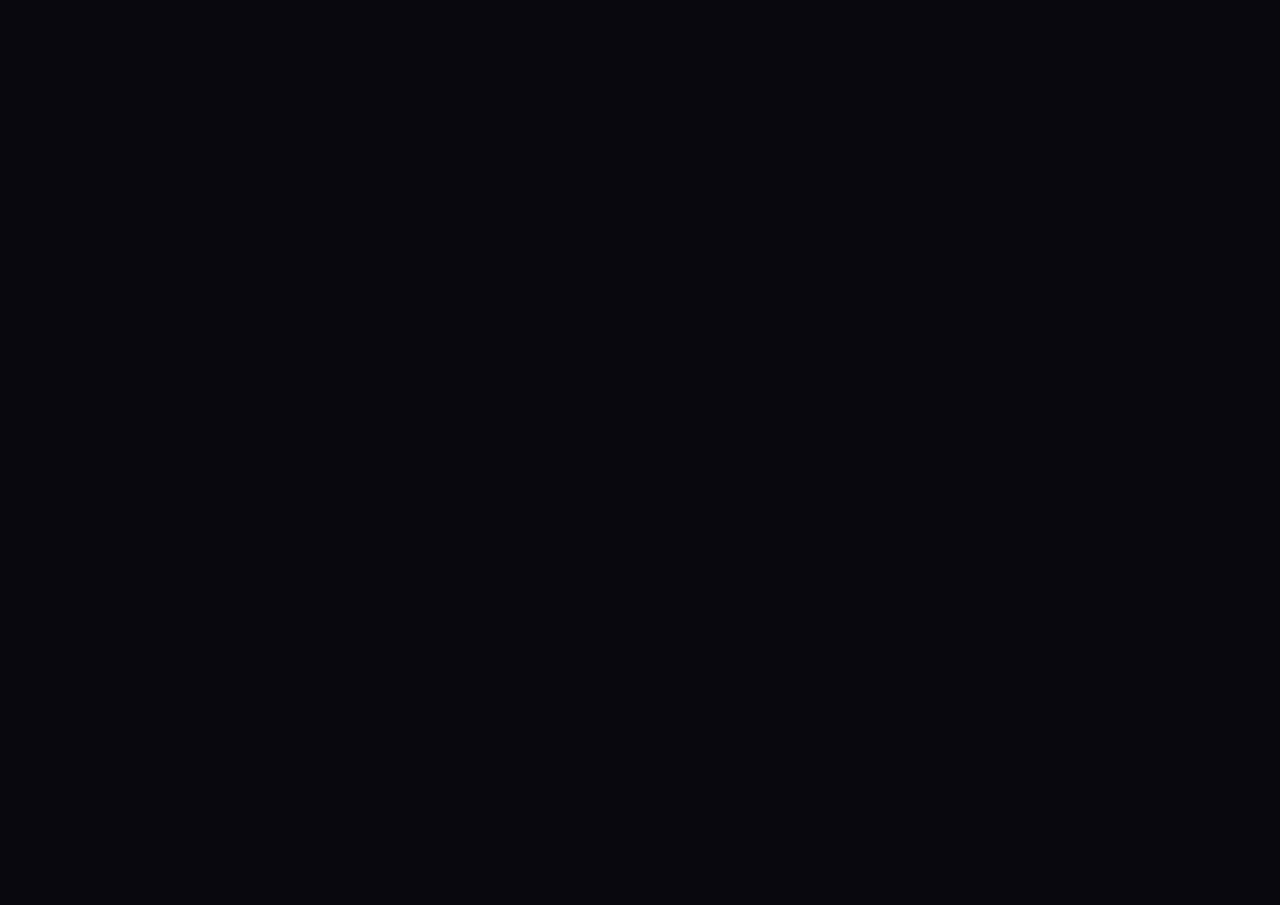
==== commit 14aa8df3: "Add files via upload" ====
--- a/index.html
+++ b/index.html
@@ -2,327 +2,321 @@
 <html lang="ru">
 <head>
   <meta charset="utf-8">
-  <meta name="viewport" content="width=device-width, initial-scale=1, viewport-fit=cover">
-  <meta name="theme-color" content="#050108">
+  <meta name="viewport" content="width=device-width,initial-scale=1,viewport-fit=cover">
+  <meta name="theme-color" content="#08070d">
   <meta http-equiv="Cache-Control" content="no-cache, no-store, must-revalidate">
   <meta http-equiv="Pragma" content="no-cache">
   <meta http-equiv="Expires" content="0">
-  <meta name="description" content="DARKCLAW — VRChat-сообщество, игры, творчество, аватары, миры и живое общение.">
-  <meta property="og:title" content="DARKCLAW">
+  <meta name="description" content="DARKCLAW — LIQUID VOID edition.">
+  <meta property="og:title" content="DARKCLAW // LIQUID VOID">
   <meta property="og:description" content="Твоя тень. Твоя стая. Твой дом.">
   <meta property="og:type" content="website">
-  <meta property="og:locale" content="ru_RU">
   <meta property="og:image" content="darkclaw-mark.webp">
   <link rel="icon" href="darkclaw-mark.webp">
-  <link rel="stylesheet" href="./darkclaw-tabs-v6.css">
-  <title>DARKCLAW — твоя тень, твоя стая, твой дом</title>
-  <style>
-    html,body{margin:0;min-width:320px;background:#020104;color:#f3eaff;font-family:Inter,ui-sans-serif,system-ui,-apple-system,BlinkMacSystemFont,"Segoe UI",sans-serif}
-    *,*::before,*::after{box-sizing:border-box}
-    body[data-app-loading="true"]{overflow:hidden}
-    body[data-app-loading="true"]>.app-shell{visibility:hidden}
-    .loading-screen{position:fixed;inset:0;z-index:9999;display:grid;place-items:center;background:#020104;isolation:isolate;overflow:hidden;transition:opacity .7s cubic-bezier(.2,.75,.25,1),visibility .7s ease,transform .7s cubic-bezier(.2,.75,.25,1)}
-    .loading-screen.is-closing{opacity:0;visibility:hidden;pointer-events:none;transform:scale(1.035)}
-    .loading-screen-bg{position:absolute;inset:-4%;background:linear-gradient(180deg,rgba(2,1,4,.5),rgba(3,1,6,.84)),radial-gradient(circle at 50% 42%,rgba(187,60,255,.22),transparent 29%),url("./gothic-bg.webp") center/cover no-repeat;filter:saturate(1.12) brightness(.46) blur(2px);animation:loadingBg 9s ease-in-out infinite alternate}
-    .loading-vignette{position:absolute;inset:0;background:radial-gradient(circle at center,transparent 26%,rgba(2,0,4,.35) 62%,rgba(1,0,2,.94) 100%)}
-    .loading-grid{position:absolute;inset:0;opacity:.17;background-image:linear-gradient(rgba(190,74,255,.08) 1px,transparent 1px),linear-gradient(90deg,rgba(190,74,255,.08) 1px,transparent 1px);background-size:52px 52px;mask-image:radial-gradient(circle at center,black,transparent 72%);animation:loadingGrid 15s linear infinite}
-    .loading-noise{position:absolute;inset:0;opacity:.11;background-image:repeating-linear-gradient(0deg,transparent 0 3px,rgba(232,185,255,.12) 4px);mix-blend-mode:screen;animation:loadingNoise .22s steps(2) infinite}
-    .loading-screen-inner{position:relative;z-index:4;display:flex;flex-direction:column;align-items:center;width:min(94vw,760px);padding:28px 24px;text-align:center}
-    .loading-screen-rings{position:absolute;top:50%;left:50%;width:500px;height:500px;transform:translate(-50%,-60%);pointer-events:none}
-    .loading-screen-rings span{position:absolute;inset:0;border-radius:50%;border:1px solid rgba(214,92,255,.22);box-shadow:inset 0 0 30px rgba(174,45,255,.06),0 0 42px rgba(128,18,209,.1);animation:loadingSpin 24s linear infinite}
-    .loading-screen-rings span:nth-child(2){inset:44px;border-style:dashed;animation-direction:reverse;animation-duration:15s}.loading-screen-rings span:nth-child(3){inset:92px;border-style:dotted;animation-duration:10s}
-    .loading-logo-wrap{position:relative;z-index:3;display:grid;place-items:center}.loading-logo-flare{position:absolute;width:310px;height:310px;border-radius:50%;background:radial-gradient(circle,rgba(211,97,255,.3),rgba(126,17,208,.09) 44%,transparent 70%);filter:blur(10px);animation:loadingFlare 2.4s ease-in-out infinite}.loading-screen-logo{position:relative;z-index:2;width:min(300px,64vw);filter:drop-shadow(0 0 8px rgba(240,194,255,.65)) drop-shadow(0 0 36px rgba(177,43,255,.78));animation:loadingLogo 3.2s ease-in-out infinite}
-    .loading-screen-overline{position:relative;z-index:3;margin:10px 0 13px;color:#db91ff;font-size:10px;font-weight:1000;letter-spacing:.28em;text-transform:uppercase}.loading-screen h2{position:relative;z-index:3;min-height:1.05em;margin:0;font-family:Impact,Haettenschweiler,"Arial Narrow Bold",sans-serif;font-size:clamp(44px,7.4vw,82px);font-style:italic;line-height:.88;letter-spacing:-.045em;text-transform:uppercase;color:#f2cfff;text-shadow:0 0 4px #d879ff,0 0 24px rgba(181,55,255,.42)}.loading-screen-copy{position:relative;z-index:3;margin:15px auto 28px;color:#b9a9c1;font-size:12px;font-weight:800;letter-spacing:.11em;text-transform:uppercase}.loading-status-row{position:relative;z-index:3;display:flex;align-items:end;justify-content:space-between;width:min(430px,82vw);margin-bottom:10px}.loading-percent{color:#f0c7ff;font:1000 21px/1 monospace;letter-spacing:.08em}.loading-status-text{color:#826e8e;font-size:8px;font-weight:1000;letter-spacing:.19em;text-transform:uppercase}.loading-screen-progress{position:relative;z-index:3;width:min(430px,82vw);height:11px;padding:2px;border:1px solid rgba(214,92,255,.38);background:rgba(10,3,16,.76)}.loading-screen-progress span{display:block;width:0;height:100%;background:linear-gradient(90deg,#6512bb,#cf61ff 55%,#f0bdff);box-shadow:0 0 18px rgba(213,92,255,.68)}.loading-screen-progress i{position:absolute;top:50%;width:3px;height:27px;background:#f2c9ff;box-shadow:0 0 13px 4px rgba(213,92,255,.72);transform:translate(-50%,-50%)}.loading-sequence{position:relative;z-index:3;display:flex;justify-content:space-between;gap:20px;width:min(430px,82vw);margin-top:13px}.loading-sequence span{color:#55495d;font:900 8px/1 monospace;letter-spacing:.16em}.loading-sequence span.active{color:#d67cff;text-shadow:0 0 10px rgba(205,85,255,.58)}
-  </style>
-  <noscript><style>.loading-screen{display:none!important}.app-shell{visibility:visible!important}</style></noscript>
-  <script defer src="./darkclaw-tabs-v6.js"></script>
+  <link rel="stylesheet" href="darkclaw-liquid-v10.css?v=10.5.0">
+  <script defer src="darkclaw-liquid-v10.js?v=10.5.0"></script>
+  <title>DARKCLAW // LIQUID VOID</title>
 </head>
-<body data-app-loading="true">
-  <div class="loading-screen" id="loading-screen" role="status" aria-live="polite">
-    <div class="loading-screen-bg" aria-hidden="true"></div><div class="loading-vignette" aria-hidden="true"></div><div class="loading-grid" aria-hidden="true"></div><div class="loading-noise" aria-hidden="true"></div>
-    <div class="loading-screen-inner">
-      <div class="loading-screen-rings" aria-hidden="true"><span></span><span></span><span></span></div>
-      <div class="loading-logo-wrap"><span class="loading-logo-flare"></span><img class="loading-screen-logo" src="./darkclaw-mark.webp" alt="DARKCLAW"></div>
-      <p class="loading-screen-overline">DARKCLAW / SYSTEM</p><h2 id="loading-title">ПРОБУЖДАЕМ СТАЮ</h2><p class="loading-screen-copy">Твоя тень. Твоя стая. Твой дом.</p>
-      <div class="loading-status-row"><span class="loading-percent" id="loading-percent">000%</span><span class="loading-status-text" id="loading-status">ПРОБУЖДАЕМ СТАЮ</span></div>
-      <div class="loading-screen-progress" aria-hidden="true"><span id="loading-bar"></span><i id="loading-cursor"></i></div>
-      <div class="loading-sequence" aria-hidden="true"><span>DC-01</span><span>VR-24</span><span>PACK</span><span>ONLINE</span></div>
-    </div>
+<body class="is-booting" data-view="nexus">
+  <div class="boot boot-origin" id="boot" aria-live="polite" aria-label="Загрузка DARKCLAW — Origin Gate">
+    <div class="boot-site-ghost"></div>
+    <div class="boot-matte"></div>
+    <div class="boot-aura"></div>
+    <div class="boot-vignette"></div>
+
+    <div class="boot-eyes" aria-hidden="true">
+      <span class="eye eye-left"></span>
+      <span class="eye eye-right"></span>
+    </div>
+
+    <div class="boot-comet-scene" aria-hidden="true">
+      <svg class="comet-svg" viewBox="0 0 1000 600" preserveAspectRatio="none">
+        <path id="comet-path" d="M 155 360 C 285 165, 405 505, 565 292 S 792 168, 864 294"></path>
+        <path class="comet-trail trail-base" d="M 155 360 C 285 165, 405 505, 565 292 S 792 168, 864 294"></path>
+        <path class="comet-trail trail-glow" d="M 155 360 C 285 165, 405 505, 565 292 S 792 168, 864 294"></path>
+      </svg>
+      <span class="comet-dot" id="comet-dot"></span>
+    </div>
+
+    <div class="boot-rings" aria-hidden="true">
+      <i></i><i></i><i></i><i></i>
+    </div>
+
+    <div class="boot-petals" aria-hidden="true">
+      <span class="petal p1"></span>
+      <span class="petal p2"></span>
+      <span class="petal p3"></span>
+      <span class="petal p4"></span>
+      <span class="petal p5"></span>
+      <span class="petal p6"></span>
+    </div>
+
+    <div class="boot-copy">
+      <p class="boot-phrase phrase-one">У каждой стаи есть начало</p>
+      <h1 class="boot-name">DARKCLAW</h1>
+      <p class="boot-phrase phrase-two">И это — наше.</p>
+    </div>
+
+    <div class="boot-final-sweep"></div>
+    <div class="boot-footer"><span>ORIGIN // LIQUID GATE</span><b id="boot-step">01 / 07</b><span id="boot-status">ПОГРУЖЕНИЕ ВО ТЬМУ</span></div>
   </div>
 
-  <div class="app-shell" id="app-shell">
-    <aside class="sidebar" aria-label="Навигация DARKCLAW">
-      <a class="side-brand" href="#home" data-tab-link="home" aria-label="DARKCLAW — главная"><img src="./darkclaw-mark.webp" alt=""><span>DARKCLAW</span></a>
-      <nav class="tab-nav" aria-label="Разделы сайта">
-        <button class="tab-button is-active" type="button" data-tab="home"><span>01</span><b>Главная</b></button>
-        <button class="tab-button" type="button" data-tab="about"><span>02</span><b>О стае</b></button>
-        <button class="tab-button" type="button" data-tab="inside"><span>03</span><b>Внутри</b></button>
-        <button class="tab-button" type="button" data-tab="rpc"><span>04</span><b>RPC</b></button>
-        <button class="tab-button" type="button" data-tab="gallery"><span>05</span><b>Галерея</b></button>
-        <button class="tab-button" type="button" data-tab="news"><span>06</span><b>Новости</b></button>
-        <button class="tab-button" type="button" data-tab="team"><span>07</span><b>Команда</b></button>
-        <button class="tab-button" type="button" data-tab="events"><span>08</span><b>Ивенты</b></button>
-        <button class="tab-button" type="button" data-tab="codex"><span>09</span><b>Кодекс</b></button>
-        <button class="tab-button" type="button" data-tab="creator"><span>10</span><b>Создатель</b></button>
-        <button class="tab-button" type="button" data-tab="contact"><span>11</span><b>Контакты</b></button>
-        <button class="tab-button" type="button" data-tab="archive"><span>12</span><b>Архив</b></button>
+  <div class="cursor-dot" id="cursor-dot"></div>
+  <div class="cursor-glow" id="cursor-glow"></div>
+
+  <div class="app" id="app">
+    <div class="backdrop-blobs"><i></i><i></i><i></i><i></i></div>
+    <aside class="side-shell" id="side-shell">
+      <button class="brand-node magnetic" type="button" data-open-view="nexus" aria-label="DARKCLAW">
+        <img src="darkclaw-mark.webp" alt="" draggable="false">
+        <div><b>DARKCLAW</b><small>LIQUID VOID // УЗЕЛ 10</small></div>
+      </button>
+      <nav class="side-nav" aria-label="Навигация">
+        <button class="is-active" type="button" data-view-btn="nexus"><span>01</span><b>ГЛАВНАЯ</b></button>
+        <button type="button" data-view-btn="origin"><span>02</span><b>О СТАЕ</b></button>
+        <button type="button" data-view-btn="chamber"><span>03</span><b>СКОРО</b></button>
+        <button type="button" data-view-btn="forge"><span>04</span><b>RPC</b></button>
+        <button type="button" data-view-btn="film"><span>05</span><b>ГАЛЕРЕЯ</b></button>
+        <button type="button" data-view-btn="signal"><span>06</span><b>НОВОСТИ</b></button>
+        <button type="button" data-view-btn="team"><span>07</span><b>КОМАНДА</b></button>
+        <button type="button" data-view-btn="core"><span>08</span><b>ИВЕНТЫ</b></button>
+        <button type="button" data-view-btn="creator"><span>09</span><b>СОЗДАТЕЛЬ</b></button>
+        <button type="button" data-view-btn="portals"><span>10</span><b>ССЫЛКИ</b></button>
+        <button type="button" data-view-btn="vault"><span>11</span><b>АРХИВ</b></button>
       </nav>
-      <div class="side-footer"><span>VRCHAT / COMMUNITY</span><i></i><span>DC / 2026</span></div>
+      <div class="side-utils">
+        <button type="button" data-open-palette>⌘K</button>
+        <button type="button" data-open-terminal>&gt;_</button>
+      </div>
     </aside>
 
-    <header class="mobile-header">
-      <a class="mobile-brand" href="#home" data-tab-link="home"><img src="./darkclaw-mark.webp" alt=""><strong>DARKCLAW</strong></a>
-      <span class="mobile-status"><i></i> ONLINE</span>
+    <header class="top-shell glass-panel">
+      <div class="top-left">
+        <span class="live-ping"></span>
+        <b>DARKCLAW</b>
+        <small id="view-label">NEXUS // 01</small>
+      </div>
+      <div class="top-center">
+        <button class="pill magnetic" type="button" data-open-view="team">КОМАНДА</button>
+        <button class="pill magnetic" type="button" data-open-view="forge">RPC</button>
+        <button class="pill magnetic" type="button" data-open-view="core">ИВЕНТЫ</button>
+      </div>
+      <div class="top-right">
+        <span id="live-clock">--:--:--</span>
+        <span id="session-id">DC-------</span>
+        <button class="mobile-menu-btn" type="button" data-toggle-menu aria-label="Меню"><span></span><span></span><span></span></button>
+      </div>
     </header>
-    <nav class="mobile-tabs" aria-label="Разделы сайта на телефоне">
-      <button class="is-active" data-tab="home" type="button">Главная</button><button data-tab="about" type="button">О стае</button><button data-tab="inside" type="button">Внутри</button><button data-tab="rpc" type="button">RPC</button><button data-tab="gallery" type="button">Галерея</button><button data-tab="news" type="button">Новости</button><button data-tab="team" type="button">Команда</button><button data-tab="events" type="button">Ивенты</button><button data-tab="codex" type="button">Кодекс</button><button data-tab="creator" type="button">Создатель</button><button data-tab="contact" type="button">Контакты</button><button data-tab="archive" type="button">Архив</button>
-    </nav>
-
-    <main class="viewport" id="viewport">
-      <div class="ambient ambient-a" aria-hidden="true"></div><div class="ambient ambient-b" aria-hidden="true"></div><div class="grid-overlay" aria-hidden="true"></div>
-
-      <section class="tab-panel is-active" data-panel="home" aria-label="Главная">
-        <div class="panel-scroll hero-panel-scroll">
-          <div class="panel-topline"><span>DARKCLAW / HOME</span><span class="live-dot"><i></i> PACK ONLINE</span></div>
-          <div class="home-layout">
-            <div class="home-copy">
-              <p class="eyebrow">ТВОЯ ТЕНЬ. ТВОЯ СТАЯ. ТВОЙ ДОМ.</p>
-              <h1><span>DARK</span><em>CLAW</em></h1>
-              <p class="lead"><strong>DARKCLAW</strong> — сообщество VRChat, творчества и настоящих людей, которые понимают друг друга.</p>
-              <div class="home-actions">
-                <a class="button button-primary" href="https://discord.gg/mGGN2RqEHw" target="_blank" rel="noreferrer">Вступить в Discord <b>↗</b></a>
-                <div class="support-wrap">
-                  <button class="button button-support-disabled" type="button" data-disabled-support aria-disabled="true" aria-describedby="support-tooltip"><span class="support-icon">✦</span> Тех поддержка <b>×</b></button>
-                  <span class="support-tooltip" id="support-tooltip" role="tooltip"><i></i><strong>В разработке</strong><small>Техподдержка временно недоступна</small></span>
-                </div>
-                <button class="button button-ghost" type="button" data-tab="inside">Посмотреть, что внутри <b>→</b></button>
-                <button class="button button-system" type="button" data-open-palette><span>⌘</span> Быстрый поиск <b>Ctrl+K</b></button>
+    <button class="menu-scrim" type="button" data-close-menu hidden aria-label="Закрыть меню"></button>
+
+    <main class="stage" id="stage">
+      <section class="view is-active" data-view-panel="nexus">
+        <div class="hero-grid">
+          <article class="hero-copy glass-panel liquid reveal">
+            <small class="section-kicker">ГЛАВНАЯ // ВХОДНОЙ УЗЕЛ</small>
+            <h1>DARK<span>CLAW</span></h1>
+            <p class="hero-lead">DARKCLAW — место, где собираются свои: для общения, творчества, VRChat и атмосферы, которую хочется чувствовать снова и снова. Здесь каждый раздел — часть одной живой системы, а не просто набор ссылок.</p>
+            <div class="hero-actions">
+              <a class="action-btn discord magnetic" href="https://discord.gg/mGGN2RqEHw" target="_blank" rel="noopener noreferrer"><span>ВСТУПИТЬ В DISCORD</span><b>↗</b></a>
+              <a class="action-btn youtube magnetic" href="https://youtube.com/@ari-t_t-ari?si=6IhQ3LeFlLpI8_-9" target="_blank" rel="noopener noreferrer"><span>▶ YOUTUBE</span><b>↗</b></a>
+              <div class="support-shell">
+                <button class="action-btn support disabled" type="button" data-disabled-support><span>ТЕХПОДДЕРЖКА</span><b>×</b></button>
+                <div class="support-tip"><strong>В РАЗРАБОТКЕ</strong><small>Техподдержка временно недоступна</small></div>
               </div>
-              <div class="quick-stats"><div><strong>24/7</strong><span>Комьюнити</span></div><div><strong>VR</strong><span>VRChat</span></div><div><strong>RPC</strong><span>Creator team</span></div></div>
             </div>
-            <div class="home-visual">
-              <div class="visual-orbit orbit-one"></div><div class="visual-orbit orbit-two"></div>
-              <img src="./darkclaw-mark.webp" alt="Логотип DARKCLAW">
-              <div class="visual-tag tag-one"><small>STATUS</small><strong>ACTIVE</strong></div>
-              <div class="visual-tag tag-two"><small>NODE</small><strong>DC-01</strong></div>
+            <div class="micro-links">
+              <button type="button" data-open-view="team">КОМАНДА / ОСНОВНОЙ СОСТАВ</button>
+              <button type="button" data-open-view="forge">RPC / ТВОРЧЕСКОЕ НАПРАВЛЕНИЕ</button>
+              <button type="button" data-open-view="core">ИВЕНТЫ / СКОРО</button>
             </div>
+          </article>
+
+          <article class="hero-network glass-panel liquid reveal delay-1">
+            <div class="network-sigil">
+              <img src="darkclaw-mark.webp" alt="DARKCLAW" draggable="false">
+              <i class="orbit a"></i><i class="orbit b"></i><i class="orbit c"></i>
+            </div>
+            <button class="network-node n1 magnetic" type="button" data-open-view="team"><small>07</small><b>КОМАНДА</b></button>
+            <button class="network-node n2 magnetic" type="button" data-open-view="forge"><small>04</small><b>RPC</b></button>
+            <button class="network-node n3 magnetic" type="button" data-open-view="film"><small>05</small><b>ГАЛЕРЕЯ</b></button>
+            <button class="network-node n4 magnetic" type="button" data-open-view="core"><small>08</small><b>EVENT</b></button>
+            <div class="network-readout"><span>СТАТУС СЕТИ</span><strong>LIQUID VOID / АКТИВЕН</strong></div>
+          </article>
+
+          <aside class="status-stack">
+            <div class="status-card glass-panel reveal delay-1"><span>CORE</span><b>АКТИВЕН</b><small>ГЛАВНЫЙ УЗЕЛ АКТИВЕН</small></div>
+            <div class="status-card glass-panel reveal delay-2"><span>RPC</span><b>RPC</b><small>ТВОРЧЕСКИЙ УЗЕЛ ГОТОВ</small></div>
+            <div class="status-card glass-panel reveal delay-3"><span>MEDIA</span><b>ГАЛЕРЕЯ</b><small>VAULT INDEXED</small></div>
+            <div class="status-card glass-panel reveal delay-4"><span>EVENTS</span><b>TBA</b><small>ТАЙМЕР ОЖИДАЕТ ДАТУ</small></div>
+          </aside>
+        </div>
+      </section>
+
+      <section class="view" data-view-panel="origin" hidden>
+        <div class="origin-grid">
+          <article class="glass-panel giant-quote liquid"><small>О СТАЕ // КОДЕКС</small><h2>ТВОЯ ТЕНЬ.<br>ТВОЯ СТАЯ.<br>ТВОЙ ДОМ.</h2><p>DARKCLAW — пространство для общения, VRChat, творчества, игр и атмосферы без лишнего пафоса.</p></article>
+          <article class="glass-panel liquid manifesto"><small>01 / PEOPLE</small><strong>Люди важнее цифр.</strong><p>Смысл не в количестве, а в ощущении своего круга.</p></article>
+          <article class="glass-panel liquid manifesto"><small>02 / CRAFT</small><strong>Свои аватары, миры и контент.</strong><p>Здесь можно не только тусоваться, но и создавать.</p></article>
+          <article class="glass-panel liquid manifesto"><small>03 / ATMOSPHERE</small><strong>Визуальный язык и настроение.</strong><p>DARKCLAW строится как отдельная эстетическая зона.</p></article>
+        </div>
+      </section>
+
+      <section class="view" data-view-panel="chamber" hidden>
+        <div class="sealed-card glass-panel liquid"><small>РАЗДЕЛ // ЗАКРЫТ</small><h2>СКОРО...</h2><p>Раздел формируется. Когда будет готов — откроется как отдельный узел внутри системы.</p><div class="seal-ring"><i></i><i></i><b>DC</b></div></div>
+      </section>
+
+      <section class="view" data-view-panel="forge" hidden>
+        <div class="forge-grid">
+          <article class="glass-panel liquid forge-main">
+            <small>FORGE // REDPAD ТВОРЧЕСТВО</small>
+            <h2>RPC</h2>
+            <p>Отдельная ветка проекта, отвечающая за VRChat-контент, кастомы, окружение и креативные сборки.</p>
+            <a class="action-btn primary magnetic" href="https://rpc-order-website.onrender.com/" target="_blank" rel="noopener noreferrer"><span>ОТКРЫТЬ RPC</span><b>↗</b></a>
+          </article>
+          <article class="glass-panel liquid forge-mark"><img src="rpc-mark.webp" alt="RPC" draggable="false"><small>FORGE GLASS / АКТИВЕН</small></article>
+          <article class="glass-panel liquid forge-card"><small>WORLD СБОРКА</small><strong>VRCHAT WORLDS</strong><p>Локации, визуал, интерактив, атмосфера.</p></article>
+          <article class="glass-panel liquid forge-card"><small>AVATAR WORK</small><strong>CUSTOM AVATARS</strong><p>Кастомы, стилистика и аксессуары.</p></article>
+          <article class="glass-panel liquid forge-card"><small>ART PIPELINE</small><strong>3D CONTENT</strong><p>Пропсы, объекты и визуальные пакеты.</p></article>
+        </div>
+      </section>
+
+      <section class="view" data-view-panel="film" hidden>
+        <div class="film-head glass-panel"><small>ГАЛЕРЕЯ // МЕДИА-АРХИВ</small><h2>ГАЛЕРЕЯ</h2><div class="gallery-filter"><button class="is-active" data-media-filter="all">ВСЁ</button><button data-media-filter="vrchat">VRCHAT</button><button data-media-filter="events">ИВЕНТЫ</button><button data-media-filter="rpc">RPC</button></div></div>
+        <div class="film-strip">
+          <button class="film-frame large glass-panel" type="button" data-gallery-index="0" data-media-kind="vrchat"><img src="avatar-lab.svg" alt="Avatar Lab" draggable="false"><div><small>01</small><strong>AVATAR LAB</strong><span>ОТКРЫТЬ ↗</span></div></button>
+          <button class="film-frame tall glass-panel" type="button" data-gallery-index="1" data-media-kind="vrchat"><img src="world-night.svg" alt="Night World" draggable="false"><div><small>02</small><strong>NIGHT WORLD</strong><span>ОТКРЫТЬ ↗</span></div></button>
+          <button class="film-frame glass-panel" type="button" data-gallery-index="2" data-media-kind="events"><img src="event-stage.svg" alt="Community Event" draggable="false"><div><small>03</small><strong>СООБЩЕСТВО EVENT</strong><span>ОТКРЫТЬ ↗</span></div></button>
+          <button class="film-frame glass-panel" type="button" data-gallery-index="3" data-media-kind="rpc"><img src="studio-grid.svg" alt="Creator Studio" draggable="false"><div><small>04</small><strong>ТВОРЧЕСТВО STUDIO</strong><span>ОТКРЫТЬ ↗</span></div></button>
+        </div>
+      </section>
+
+      <section class="view" data-view-panel="signal" hidden>
+        <div class="signal-wrap">
+          <article class="glass-panel liquid signal-main"><small>НОВОСТИ // КРУПНОЕ ОБНОВЛЕНИЕ</small><h2>LIQUID VOID</h2><p>Новый каркас, стеклянный интерфейс, жидкие переходы, усиленные анимации, возвращённый курсор и свежая система модулей.</p><div><span>ПЕРЕСБОРКА</span><span>ЖИДКОЕ СТЕКЛО</span><span>КИБЕР-ГОТИКА</span></div></article>
+          <article class="glass-panel liquid signal-line"><b>CORE</b><div><strong>NEXUS АКТИВЕН</strong><p>Основная система загружена.</p></div><span>100%</span></article>
+          <article class="glass-panel liquid signal-line"><b>RPC</b><div><strong>FORGE READY</strong><p>RPC ссылка и витрина активны.</p></div><span>LIVE</span></article>
+          <article class="glass-panel liquid signal-line"><b>SUP</b><div><strong>ПОДДЕРЖКА LOCKED</strong><p>Техподдержка в разработке.</p></div><span>РАЗРАБ.</span></article>
+          <article class="glass-panel liquid signal-line"><b>EVT</b><div><strong>EVENT CORE IDLE</strong><p>Ожидается новая дата.</p></div><span>TBA</span></article>
+        </div>
+      </section>
+
+      <section class="view" data-view-panel="team" hidden>
+        <div class="team-shell">
+          <header class="team-header glass-panel"><small>КОМАНДА // ПОЛНЫЕ ФОТО</small><h2>ОСНОВНОЙ СОСТАВ</h2><p>Фотографии участников показаны полностью, без жёсткого обрезания. Карточки команды пересобраны под новый liquid glass стиль.</p></header>
+          <div class="team-grid">
+            <article class="member-card glass-panel liquid feature">
+              <div class="portrait-shell full-visible"><img src="creator-ari.webp" alt="ARI Em" draggable="false"></div>
+              <div class="member-meta"><small>DC-001 / ОСНОВАТЕЛЬ</small><h3>ARI EM</h3><strong>Создатель DARKCLAW</strong><p>Визуальное направление, структура сообщества и развитие DARKCLAW.</p><button type="button" class="mini-link magnetic" data-open-view="creator">ОТКРЫТЬ ПРОФИЛЬ →</button></div>
+            </article>
+            <article class="member-card glass-panel liquid">
+              <div class="portrait-shell full-visible"><img src="jr-vinter.webp" alt="JR VINTER" draggable="false"></div>
+              <div class="member-meta"><small>DC-002 / RPC</small><h3>JR VINTER</h3><strong>Создатель RPC</strong><p>Творческое направление RedPad Creator и развитие 3D-проектов.</p><button type="button" class="mini-link magnetic" data-open-view="forge">ОТКРЫТЬ RPC →</button></div>
+            </article>
+            <article class="member-card glass-panel liquid">
+              <div class="portrait-shell full-visible"><img src="rgw.webp" alt="RGW" draggable="false"></div>
+              <div class="member-meta"><small>DC-003 / MEDIA</small><h3>RGW</h3><strong>Главный актер</strong><p>Медийное и сценическое направление DARKCLAW.</p><button type="button" class="mini-link magnetic" data-open-view="film">ОТКРЫТЬ МЕДИА →</button></div>
+            </article>
+            <article class="member-card glass-panel liquid">
+              <div class="portrait-shell full-visible"><img src="senko.webp" alt="SENKO" draggable="false"></div>
+              <div class="member-meta"><small>DC-004 / STAFF</small><h3>SENKO</h3><strong>Главный STAFF</strong><p>Главный модератор сообщества. Следит за порядком, помогает участникам и держит внутреннюю структуру DARKCLAW в стабильности.</p><button type="button" class="mini-link magnetic" data-open-view="signal">ОТКРЫТЬ НОВОСТИ →</button></div>
+            </article>
           </div>
-          <div class="feature-ribbon"><article><span>01</span><div><strong>Дружелюбное комьюнити</strong><p>Без токсичности и лишнего пафоса.</p></div></article><article><span>02</span><div><strong>VRChat и творчество</strong><p>Аватары, миры, идеи и помощь.</p></div></article><article><span>03</span><div><strong>Игры и ивенты</strong><p>Всегда есть, чем заняться вместе.</p></div></article><article><span>04</span><div><strong>Безопасность</strong><p>Команда рядом 24/7.</p></div></article></div>
-          <div class="command-center">
-            <button type="button" class="command-card tilt-card" data-tab="news"><small>SIGNAL / 01</small><strong>UPDATE v6.0</strong><span>Смотреть изменения <b>→</b></span></button>
-            <button type="button" class="command-card tilt-card" data-tab="events"><small>EVENT NODE / TBA</small><strong>БЛИЖАЙШИЙ ИВЕНТ</strong><span>Открыть терминал <b>→</b></span></button>
-            <button type="button" class="command-card tilt-card" data-tab="team"><small>PACK / STRUCTURE</small><strong>КОМАНДА СТАИ</strong><span>Посмотреть роли <b>→</b></span></button>
-            <div class="command-card command-status tilt-card"><small>SYSTEM / STATUS</small><strong>SUPPORT: DEV</strong><span><i></i> Основные системы активны</span></div>
+        </div>
+      </section>
+
+      <section class="view" data-view-panel="core" hidden>
+        <div class="core-grid">
+          <article class="glass-panel liquid radar-card">
+            <small>ИВЕНТЫ // РАДАР</small>
+            <div class="radar"><i></i><i></i><i></i><span></span></div>
+            <div class="event-state"><i></i> ПЛАНИРОВАНИЕ</div>
+          </article>
+          <article class="glass-panel liquid countdown-card">
+            <small>СЛЕДУЮЩИЙ ИВЕНТ</small>
+            <h2>TBA</h2>
+            <p>Когда у события появится реальная дата, таймер ниже начнёт отсчёт автоматически.</p>
+            <div class="countdown" id="countdown" data-event-date=""><div><strong id="cd-days">TBA</strong><small>ДНИ</small></div><div><strong id="cd-hours">--</strong><small>ЧАСЫ</small></div><div><strong id="cd-mins">--</strong><small>МИН</small></div></div>
+          </article>
+          <article class="glass-panel liquid event-card"><small>01 / NIGHT</small><strong>VRCHAT NIGHT</strong><span>SOON</span></article>
+          <article class="glass-panel liquid event-card"><small>02 / PLAY</small><strong>GAME NIGHT</strong><span>SOON</span></article>
+          <article class="glass-panel liquid event-card"><small>03 / SHOW</small><strong>SHOWCASE</strong><span>SOON</span></article>
+        </div>
+      </section>
+
+      <section class="view" data-view-panel="creator" hidden>
+        <div class="creator-grid">
+          <article class="glass-panel liquid creator-hero">
+            <div class="creator-photo full-visible"><img src="creator-ari.webp" alt="ARI Em" draggable="false"></div>
+            <div class="creator-copy"><small>СОЗДАТЕЛЬ // DC-001</small><h2>ARI EM</h2><p>Создатель DARKCLAW. Внешний профиль открывается только после ручного нажатия.</p><dl><div><dt>РОЛЬ</dt><dd>ОСНОВАТЕЛЬ</dd></div><div><dt>УЗЕЛ</dt><dd>DC-001</dd></div><div><dt>СТАТУС</dt><dd>АКТИВЕН</dd></div></dl><a class="action-btn primary magnetic" href="https://ariem-hub.github.io/Profile-ARI-Em/" target="_blank" rel="noopener noreferrer"><span>ОТКРЫТЬ ПРОФИЛЬ ARI EM</span><b>↗</b></a></div>
+          </article>
+        </div>
+      </section>
+
+      <section class="view" data-view-panel="portals" hidden>
+        <div class="portals-grid">
+          <a class="glass-panel liquid portal-card magnetic" href="https://discord.gg/mGGN2RqEHw" target="_blank" rel="noopener noreferrer"><small>01 / СООБЩЕСТВО</small><strong>ВСТУПИТЬ В DISCORD</strong><b>↗</b></a>
+          <a class="glass-panel liquid portal-card yt magnetic" href="https://youtube.com/@ari-t_t-ari?si=6IhQ3LeFlLpI8_-9" target="_blank" rel="noopener noreferrer"><small>02 / ВИДЕО</small><strong>▶ YOUTUBE</strong><b>↗</b></a>
+          <a class="glass-panel liquid portal-card magnetic" href="https://rpc-order-website.onrender.com/" target="_blank" rel="noopener noreferrer"><small>03 / ТВОРЧЕСТВО</small><strong>ОТКРЫТЬ RPC</strong><b>↗</b></a>
+          <div class="glass-panel liquid portal-card disabled"><small>04 / ПОДДЕРЖКА</small><strong>ТЕХПОДДЕРЖКА</strong><b>РАЗРАБ.</b></div>
+        </div>
+      </section>
+
+      <section class="view" data-view-panel="vault" hidden>
+        <div class="vault-grid">
+          <article class="glass-panel liquid relic"><small>RELIC / 001</small><strong>ОСНОВА</strong><p>DARKCLAW identity established.</p><span>ARCHIVED</span></article>
+          <article class="glass-panel liquid relic"><small>RELIC / 002</small><strong>СВЯЗЬ С RPC</strong><p>RedPad Creator connected.</p><span>ACTIVE</span></article>
+          <article class="glass-panel liquid relic"><small>RELIC / 003</small><strong>LIQUID VOID</strong><p>Full glass-interface rebuild.</p><span>CURRENT</span></article>
+          <article class="glass-panel liquid relic counter"><small>ПОСЕЩЕНИЯ СТРАНИЦЫ</small><strong id="visit-counter-value">—</strong><p id="visit-counter">ПОДКЛЮЧЕНИЕ СЧЁТЧИКА</p></article>
+          <button class="shadow-trigger glass-panel magnetic" type="button" data-open-shadow>◈ OPEN SHADOW УЗЕЛ</button>
+        </div>
+      </section>
+    </main>
+
+    <footer class="bottom-hud glass-panel">
+      <div><span>СБОРКА</span><b>10.0 / LIQUID VOID</b></div>
+      <div><span>РАЗДЕЛ</span><b id="hud-view">ГЛАВНАЯ</b></div>
+      <div><span>СЕТЬ</span><b>АКТИВЕН</b></div>
+      <div><span>ПОДДЕРЖКА</span><b>РАЗРАБ.ELOPMENT</b></div>
+    </footer>
+
+    <div class="ari-consent" id="ari-consent" hidden aria-hidden="true">
+      <div class="ari-consent-card glass-panel" role="dialog" aria-modal="false" aria-labelledby="ari-consent-title">
+        <div class="ari-consent-avatar"><img src="ari-hello.webp" alt="ARI" draggable="false"></div>
+        <div class="ari-consent-copy">
+          <small>ГОЛОСОВОЙ ПОМОЩНИК // ARI</small>
+          <h2 id="ari-consent-title">Хотите запустить голосового ассистента?</h2>
+          <p>ARI будет сопровождать вас по разделам DARKCLAW и говорить отдельную реплику для каждой вкладки.</p>
+          <div class="ari-consent-actions">
+            <button class="ari-consent-yes magnetic" type="button" data-ari-consent="yes"><span>ЗАПУСТИТЬ ARI</span><b>→</b></button>
+            <button class="ari-consent-no" type="button" data-ari-consent="no">НЕ СЕЙЧАС</button>
           </div>
-          <div class="v5-dashboard">
-            <article class="system-board tilt-card">
-              <div class="board-head"><span>DC / COMMAND CENTER</span><b>LIVE MATRIX</b></div>
-              <div class="status-matrix">
-                <div><span class="status-led online"></span><small>CORE</small><strong>ONLINE</strong></div>
-                <div><span class="status-led online"></span><small>DISCORD</small><strong>ACTIVE</strong></div>
-                <div><span class="status-led dev"></span><small>SUPPORT</small><strong>DEV</strong></div>
-                <div><span class="status-led standby"></span><small>EVENTS</small><strong>STANDBY</strong></div>
-              </div>
-              <div class="system-wave" aria-hidden="true"><i></i><i></i><i></i><i></i><i></i><i></i><i></i><i></i><i></i><i></i><i></i><i></i></div>
-            </article>
-            <article class="discord-preview tilt-card">
-              <div class="discord-mark">DC</div>
-              <div><small>MAIN COMMUNITY</small><strong>DARKCLAW / DISCORD</strong><p>Главная точка общения стаи. Заходи, смотри атмосферу и знакомься.</p></div>
-              <a href="https://discord.gg/mGGN2RqEHw" target="_blank" rel="noreferrer">ОТКРЫТЬ <b>↗</b></a>
-            </article>
-            <article class="quote-terminal tilt-card"><small>PACK VOICE / RANDOM SIGNAL</small><blockquote id="pack-quote">«Твоя тень не обязана идти одна.»</blockquote><button id="quote-refresh" type="button">НОВЫЙ СИГНАЛ ↻</button></article>
-          </div>
-
-          <div class="section-divider v6-divider"><span>DARKCLAW NETWORK</span><i></i><b>INTERACTIVE / DC-NET</b></div>
-          <div class="v6-network-layout">
-            <article class="network-map tilt-card" aria-label="Интерактивная карта DARKCLAW">
-              <div class="network-grid" aria-hidden="true"></div>
-              <div class="network-core"><img src="./darkclaw-mark.webp" alt=""><span>DC</span><strong>CORE</strong></div>
-              <button class="network-node node-discord" type="button" data-network-tab="contact"><i></i><small>NODE-01</small><strong>DISCORD</strong><span>ACTIVE</span></button>
-              <button class="network-node node-rpc" type="button" data-network-tab="rpc"><i></i><small>NODE-02</small><strong>RPC</strong><span>ONLINE</span></button>
-              <button class="network-node node-events" type="button" data-network-tab="events"><i></i><small>NODE-03</small><strong>EVENTS</strong><span>STANDBY</span></button>
-              <button class="network-node node-team" type="button" data-network-tab="team"><i></i><small>NODE-04</small><strong>PACK</strong><span>ACTIVE</span></button>
-              <button class="network-node node-archive" type="button" data-network-tab="archive"><i></i><small>NODE-05</small><strong>VAULT</strong><span>OPEN</span></button>
-              <svg class="network-lines" viewBox="0 0 1000 520" preserveAspectRatio="none" aria-hidden="true"><path d="M500 260 L180 120 M500 260 L820 110 M500 260 L165 410 M500 260 L830 405 M500 260 L500 475"/></svg>
-              <div class="network-scan" aria-hidden="true"></div>
-            </article>
-            <div class="v6-side-stack">
-              <article class="activity-feed tilt-card">
-                <div class="board-head"><span>LIVE ACTIVITY</span><b>LOCAL SIGNAL</b></div>
-                <div class="activity-list" id="activity-list" aria-live="polite">
-                  <div><time>NOW</time><i></i><p><strong>COMMAND CENTER</strong><span>Система v6 инициализирована</span></p></div>
-                  <div><time>—</time><i></i><p><strong>PACK NETWORK</strong><span>Ожидание действий пользователя</span></p></div>
-                  <div><time>—</time><i></i><p><strong>SHADOW LINK</strong><span>Скрытый узел доступен</span></p></div>
-                </div>
-              </article>
-              <article class="shortcut-board tilt-card">
-                <div class="board-head"><span>QUICK SYSTEMS</span><b>SHORTCUTS</b></div>
-                <button type="button" data-open-palette><kbd>CTRL</kbd><kbd>K</kbd><span><strong>COMMAND PALETTE</strong><small>Поиск по сайту</small></span></button>
-                <button type="button" data-open-terminal><kbd>CTRL</kbd><kbd>~</kbd><span><strong>TERMINAL</strong><small>Командная строка DARKCLAW</small></span></button>
-                <button type="button" data-network-tab="archive"><kbd>DC</kbd><kbd>06</kbd><span><strong>ARCHIVE VAULT</strong><small>История и версии</small></span></button>
-              </article>
-            </div>
-          </div>
-        </div>
-      </section>
-
-      <section class="tab-panel" data-panel="about" aria-label="О стае" hidden>
-        <div class="panel-scroll"><div class="panel-topline"><span>02 / О СООБЩЕСТВЕ</span><span>PACK ARCHIVE</span></div>
-          <div class="split-heading"><div><p class="eyebrow">DARKCLAW / COMMUNITY</p><h2>НЕ ПРОСТО СЕРВЕР.<br><em>ЭТО СЕМЬЯ.</em></h2></div><p>DARKCLAW не пытается быть очередным безликим сервером. Это пространство, где люди знакомятся, играют, создают и остаются собой.</p></div>
-          <div class="about-grid"><article class="glass-card about-main"><span class="card-index">DC—01</span><h3>Твоя тень.<br>Твоя стая.</h3><p>Мы объединяем людей вокруг VRChat, игр, творчества и совместных идей. Здесь не нужно быть «идеальным участником» — достаточно уважать других и быть живым человеком.</p><div class="chips"><span>OPEN COMMUNITY</span><span>RU / CIS</span><span>24 / 7</span></div></article><article class="quote-card"><span>✦</span><blockquote>«У каждого есть место в стае. Главное — не бояться сделать первый шаг.»</blockquote></article></div>
-          <div class="values-grid"><article class="tilt-card"><span>01</span><strong>Люди</strong><p>Живое общение и новые знакомства.</p></article><article class="tilt-card"><span>02</span><strong>Творчество</strong><p>VRChat, аватары, миры и идеи.</p></article><article class="tilt-card"><span>03</span><strong>Атмосфера</strong><p>Место, где можно быть собой.</p></article></div>
-          <div class="section-divider"><span>PACK RANK SYSTEM</span><i></i><b>05 LEVELS</b></div>
-          <div class="rank-grid">
-            <article class="rank-card tilt-card"><small>R-01</small><div class="rank-glyph">◇</div><strong>MEMBER</strong><p>Основной участник стаи.</p></article>
-            <article class="rank-card tilt-card"><small>R-02</small><div class="rank-glyph">◆</div><strong>ACTIVE</strong><p>Постоянный движ и участие.</p></article>
-            <article class="rank-card tilt-card"><small>R-03</small><div class="rank-glyph">✦</div><strong>VETERAN</strong><p>Проверенный временем участник.</p></article>
-            <article class="rank-card tilt-card"><small>R-04</small><div class="rank-glyph">◈</div><strong>STAFF</strong><p>Команда и ответственность.</p></article>
-            <article class="rank-card founder tilt-card"><small>R-05</small><div class="rank-glyph">♢</div><strong>FOUNDER</strong><p>Создатель DARKCLAW.</p></article>
-          </div>
-          <div class="section-divider"><span>DARKCLAW TIMELINE</span><i></i><b>ARCHIVE</b></div>
-          <div class="history-line">
-            <article><span>01</span><div><small>ORIGIN</small><strong>РОЖДЕНИЕ ИДЕИ</strong><p>Точка, с которой началась стая.</p></div></article>
-            <article><span>02</span><div><small>GROWTH</small><strong>ПЕРВЫЕ УЧАСТНИКИ</strong><p>Комьюнити получает характер.</p></div></article>
-            <article><span>03</span><div><small>RPC</small><strong>ТВОРЧЕСКОЕ НАПРАВЛЕНИЕ</strong><p>Аватары, миры и 3D-проекты.</p></div></article>
-            <article class="current"><span>04</span><div><small>NOW / 2026</small><strong>COMMAND CENTER v6</strong><p>Новая структура и следующая глава.</p></div></article>
-          </div>
-          <div class="section-divider"><span>ACHIEVEMENT SYSTEM</span><i></i><b>BADGES / PACK</b></div>
-          <div class="achievement-grid">
-            <article class="achievement-card unlocked tilt-card"><span>◆</span><div><small>A-001 / SYSTEM</small><strong>FOUNDING SIGNAL</strong><p>Базовый знак создателя экосистемы DARKCLAW.</p></div><b>UNLOCKED</b></article>
-            <article class="achievement-card tilt-card"><span>✦</span><div><small>A-002 / MEMBER</small><strong>OG MEMBER</strong><p>Для участника раннего состава стаи.</p></div><b>LOCKED</b></article>
-            <article class="achievement-card tilt-card"><span>◈</span><div><small>A-003 / EVENT</small><strong>NIGHT RUNNER</strong><p>Для активного участника ивентов.</p></div><b>LOCKED</b></article>
-            <article class="achievement-card tilt-card"><span>◇</span><div><small>A-004 / CREATIVE</small><strong>VOID MAKER</strong><p>Для автора заметной работы DARKCLAW.</p></div><b>LOCKED</b></article>
-          </div>
-        </div>
-      </section>
-
-      <section class="tab-panel" data-panel="inside" aria-label="Что внутри" hidden>
-        <div class="panel-scroll center-panel"><div class="panel-topline"><span>03 / INNER ARCHIVE</span><span>LOCKED CONTENT</span></div><div class="coming-stage"><div class="coming-symbol">✦</div><p>DARKCLAW / INNER ARCHIVE</p><h2>СКОРО<span>...</span></h2><strong>Новые разделы уже готовятся</strong><div class="coming-line"><i></i><b>◆</b><i></i></div></div>
-        </div>
-      </section>
-
-      <section class="tab-panel" data-panel="rpc" aria-label="RPC" hidden>
-        <div class="panel-scroll"><div class="panel-topline"><span>04 / CREATOR DIVISION</span><span>REDPAD CREATOR</span></div>
-          <div class="rpc-layout-new"><div class="rpc-visual-new"><div class="rpc-ring"></div><img src="./rpc-mark.webp" alt="Логотип RPC"><span>RPC / REDPAD CREATOR</span></div><div class="rpc-copy-new"><p class="eyebrow">ТВОРЧЕСКОЕ НАПРАВЛЕНИЕ</p><h2>ИДЕИ<br><em>СТАНОВЯТСЯ 3D.</em></h2><p>RedPad Creator — отдельная творческая команда внутри экосистемы DARKCLAW. Мы создаём VRChat-миры, кастомные аватары, одежду, аксессуары и другие 3D-решения.</p><div class="chips"><span>VRCHAT WORLDS</span><span>CUSTOM AVATARS</span><span>3D CONTENT</span></div><a class="button button-primary" href="https://rpc-order-website.onrender.com/" target="_blank" rel="noreferrer">Открыть сайт RPC <b>↗</b></a></div></div>
-        </div>
-      </section>
-
-      <section class="tab-panel" data-panel="gallery" aria-label="Галерея" hidden>
-        <div class="panel-scroll"><div class="panel-topline"><span>05 / VISUAL ARCHIVE</span><span>GALLERY</span></div><div class="split-heading compact"><div><p class="eyebrow">НАША АТМОСФЕРА</p><h2>ВИЗУАЛЬНЫЙ<br><em>АРХИВ.</em></h2></div><p>Место под реальные скриншоты аватаров, миров, мероприятий и работ команды.</p></div>
-          <div class="gallery-grid-new"><button class="gallery-card-new large" data-gallery-index="0" type="button"><img src="./avatar-lab.svg" alt=""><span class="gallery-overlay"></span><small>01 / VRCHAT</small><strong>Avatar Lab</strong><b>↗</b></button><button class="gallery-card-new" data-gallery-index="1" type="button"><img src="./world-night.svg" alt=""><span class="gallery-overlay"></span><small>02 / WORLD</small><strong>Night World</strong><b>↗</b></button><button class="gallery-card-new" data-gallery-index="2" type="button"><img src="./event-stage.svg" alt=""><span class="gallery-overlay"></span><small>03 / EVENTS</small><strong>Community Event</strong><b>↗</b></button><button class="gallery-card-new" data-gallery-index="3" type="button"><img src="./studio-grid.svg" alt=""><span class="gallery-overlay"></span><small>04 / RPC</small><strong>Creator Studio</strong><b>↗</b></button></div>
-        </div>
-      </section>
-
-
-      <section class="tab-panel" data-panel="news" aria-label="Новости" hidden>
-        <div class="panel-scroll"><div class="panel-topline"><span>06 / SIGNAL FEED</span><span>CHANGELOG / LIVE</span></div>
-          <div class="split-heading compact"><div><p class="eyebrow">DARKCLAW / SIGNAL</p><h2>НОВОСТИ<br><em>И ОБНОВЛЕНИЯ.</em></h2></div><p>Короткий журнал того, что меняется внутри DARKCLAW. Без километрового списка — только важное.</p></div>
-          <div class="news-grid">
-            <article class="news-card featured"><div class="news-meta"><span>08.08.2026</span><b>v6.0 / LIVE</b></div><h3>NETWORK OS / v6</h3><p>Добавлены интерактивная карта узлов, Command Palette, DC-SHELL терминал, Archive Vault, достижения, локальная лента действий и улучшенный Shadow Node.</p><div class="news-tags"><span>UI</span><span>NAVIGATION</span><span>MOBILE</span></div></article>
-            <article class="news-card"><div class="news-meta"><span>STATUS</span><b>DEV</b></div><h3>ТЕХПОДДЕРЖКА</h3><p>Кнопка поддержки временно заблокирована. Интерфейс уже готов и покажет статус «В разработке».</p><div class="signal-meter"><i style="--p:42%"></i></div></article>
-            <article class="news-card"><div class="news-meta"><span>INNER ARCHIVE</span><b>LOCKED</b></div><h3>ВНУТРЕННИЙ АРХИВ</h3><p>Раздел сохранён за будущим контентом. Пока внутри остаётся неоновое «СКОРО...».</p><div class="news-tags"><span>SOON</span><span>ARCHIVE</span></div></article>
-            <article class="news-card"><div class="news-meta"><span>CREATOR</span><b>EXTERNAL</b></div><h3>ПРОФИЛЬ ARI Em</h3><p>Профиль создателя остаётся отдельным сайтом и открывается исключительно по ручному нажатию.</p><button class="text-link" type="button" data-tab="creator">К создателю →</button></article>
-          </div>
-        </div>
-      </section>
-
-      <section class="tab-panel" data-panel="team" aria-label="Команда" hidden>
-        <div class="panel-scroll"><div class="panel-topline"><span>07 / PACK STRUCTURE</span><span>TEAM MATRIX</span></div>
-          <div class="split-heading compact"><div><p class="eyebrow">КТО ДЕРЖИТ СТАЮ</p><h2>КОМАНДА<br><em>DARKCLAW.</em></h2></div><p>Здесь можно показывать состав, роли и людей, которые отвечают за разные направления. Никаких выдуманных участников — только реальные данные по мере добавления.</p></div>
-          <div class="team-grid">
-            <article class="team-card team-creator tilt-card"><img src="./creator-ari.webp" alt="ARI Em"><div class="team-shade"></div><span>01 / CREATOR</span><h3>ARI Em</h3><p>Создатель DARKCLAW</p><button type="button" data-tab="creator">Открыть профиль внутри сайта →</button></article>
-            <article class="team-card role-card tilt-card"><span>02 / STAFF</span><div class="role-glyph">◆</div><h3>МОДЕРАЦИЯ</h3><p>Состав будет добавлен позже.</p><b>WAITING FOR DATA</b></article>
-            <article class="team-card role-card tilt-card"><span>03 / EVENTS</span><div class="role-glyph">✦</div><h3>EVENT TEAM</h3><p>Организация встреч и активностей.</p><b>FORMATION</b></article>
-            <article class="team-card role-card tilt-card"><span>04 / CONTENT</span><div class="role-glyph">◈</div><h3>CREATIVE UNIT</h3><p>Контент, визуал и развитие проекта.</p><b>FORMATION</b></article>
-          </div>
-          <div class="section-divider"><span>HALL OF FAME</span><i></i><b>RECOGNITION NODE</b></div>
-          <div class="hall-grid">
-            <article class="hall-card tilt-card"><span>✦</span><small>OG MEMBER</small><strong>МЕСТО СВОБОДНО</strong><p>Для участника, который был со стаей с ранних этапов.</p></article>
-            <article class="hall-card tilt-card"><span>◆</span><small>EVENT LEGEND</small><strong>МЕСТО СВОБОДНО</strong><p>Для человека, который делает ивенты незабываемыми.</p></article>
-            <article class="hall-card tilt-card"><span>◈</span><small>CREATIVE CORE</small><strong>МЕСТО СВОБОДНО</strong><p>Для автора сильных работ и визуала DARKCLAW.</p></article>
-          </div>
-        </div>
-      </section>
-
-      <section class="tab-panel" data-panel="events" aria-label="Ивенты" hidden>
-        <div class="panel-scroll"><div class="panel-topline"><span>08 / EVENT TERMINAL</span><span>SCHEDULE / TBA</span></div>
-          <div class="event-hero"><div><p class="eyebrow">БЛИЖАЙШИЙ СИГНАЛ</p><h2>EVENT<br><em>UNKNOWN.</em></h2><p>Дата следующего ивента ещё не объявлена. Как только появится событие, этот экран можно превратить в полноценную афишу с таймером и деталями.</p></div><div class="event-radar"><span></span><span></span><i>?</i><b>TBA</b></div></div>
-          <div class="event-types"><article><span>01</span><strong>VRCHAT MEET</strong><p>Встречи стаи и совместные миры.</p></article><article><span>02</span><strong>GAME NIGHT</strong><p>Игровые вечера вне VRChat.</p></article><article><span>03</span><strong>SHOWCASE</strong><p>Показы аватаров, миров и работ.</p></article></div>
-          <div class="event-countdown" id="event-countdown" data-event-time=""><div><small>DAYS</small><strong data-count="days">--</strong></div><span>:</span><div><small>HOURS</small><strong data-count="hours">--</strong></div><span>:</span><div><small>MIN</small><strong data-count="minutes">--</strong></div><span>:</span><div><small>SEC</small><strong data-count="seconds">--</strong></div><b id="event-countdown-label">ОЖИДАЕМ ДАТУ</b></div><div class="event-note"><i></i><div><small>EVENT SYSTEM</small><strong>КАЛЕНДАРЬ ОЖИДАЕТ ПЕРВОГО АНОНСА</strong></div><span>STANDBY</span></div>
-        </div>
-      </section>
-
-      <section class="tab-panel" data-panel="codex" aria-label="Кодекс" hidden>
-        <div class="panel-scroll"><div class="panel-topline"><span>09 / PACK CODEX</span><span>RULES / FAQ</span></div>
-          <div class="split-heading compact"><div><p class="eyebrow">ПРИНЦИПЫ СТАИ</p><h2>КОДЕКС<br><em>DARKCLAW.</em></h2></div><p>Базовые правила поведения и быстрые ответы. Позже текст можно заменить на ваш полноценный официальный регламент.</p></div>
-          <div class="codex-layout"><div class="rules-list"><article><span>01</span><div><strong>УВАЖЕНИЕ К ЛЮДЯМ</strong><p>Без травли, намеренной токсичности и постоянных провокаций.</p></div></article><article><span>02</span><div><strong>ЛИЧНЫЕ ГРАНИЦЫ</strong><p>Не выносить чужую личную информацию и приватные разговоры без согласия.</p></div></article><article><span>03</span><div><strong>НЕ ЛОМАТЬ АТМОСФЕРУ</strong><p>Споры решаются без превращения общего пространства в постоянный конфликт.</p></div></article><article><span>04</span><div><strong>ЗДРАВЫЙ СМЫСЛ</strong><p>Если ситуация не описана отдельным пунктом, это не делает вредное поведение нормальным.</p></div></article></div>
-            <div class="faq-stack"><details open><summary>Где проходит основное общение?<b>+</b></summary><p>Основной вход в сообщество сейчас ведёт через Discord. Ссылки находятся на главной и во вкладке «Контакты».</p></details><details><summary>Что с техподдержкой?<b>+</b></summary><p>Она временно отключена и помечена статусом «В разработке».</p></details><details><summary>Где смотреть работы и атмосферу?<b>+</b></summary><p>Во вкладке «Галерея». Позже туда можно загрузить реальные скриншоты сообщества.</p></details><details><summary>Где профиль создателя?<b>+</b></summary><p>Во вкладке «Создатель». Внешний профиль ARI Em открывается только после нажатия кнопки.</p></details></div></div>
-        </div>
-      </section>
-
-      <section class="tab-panel" data-panel="creator" aria-label="Создатель" hidden>
-        <div class="panel-scroll creator-panel"><div class="panel-topline"><span>10 / CREATOR</span><span>EXTERNAL PROFILE</span></div><div class="creator-layout"><div class="creator-logo creator-photo"><img src="./creator-ari.webp" alt="ARI Em — создатель DARKCLAW"><span>DC / CREATOR</span></div><div class="creator-copy"><p class="eyebrow">СОЗДАТЕЛЬ DARKCLAW</p><h2>ARI <em>Em</em></h2><p>Хотите узнать о создателе? Профиль находится на отдельном сайте и откроется только после нажатия на кнопку ниже.</p><a class="button button-primary creator-profile-link" href="https://ariem-hub.github.io/Profile-ARI-Em/" target="_blank" rel="noopener noreferrer">Открыть профиль ARI Em <b>↗</b></a><small class="safe-note">Никакого автоматического перехода — только по клику.</small></div></div></div>
-      </section>
-
-      <section class="tab-panel" data-panel="contact" aria-label="Контакты" hidden>
-        <div class="panel-scroll"><div class="panel-topline"><span>11 / CONTACT</span><span>JOIN THE PACK</span></div><div class="split-heading"><div><p class="eyebrow">СТАНЬ ЧАСТЬЮ СТАИ</p><h2>ТЫ УЖЕ<br><em>ДОСТАТОЧНО БЛИЗКО.</em></h2></div><p>Зайди, осмотрись и реши сам. Никакого давления — только люди, атмосфера и возможность найти своих.</p></div>
-          <div class="contact-grid"><a class="contact-card discord" href="https://discord.gg/mGGN2RqEHw" target="_blank" rel="noreferrer"><small>MAIN COMMUNITY</small><strong>Discord</strong><span>Войти в стаю ↗</span></a><a class="contact-card telegram" href="https://t.me/+TykqvD4YOsM4ZWZi" target="_blank" rel="noreferrer"><small>NEWS & CONTACT</small><strong>Telegram</strong><span>Новости ↗</span></a><div class="contact-card counter"><small>GLOBAL PAGE VIEWS</small><strong id="visit-counter-value">…</strong><span id="visit-counter" data-status="loading">Посещения</span></div></div>
-          <div class="contact-benefits"><span>01 / Новые друзья</span><span>02 / Атмосфера</span><span>03 / Впечатления</span></div>
-        </div>
-      </section>
-
-      <section class="tab-panel" data-panel="archive" aria-label="Архив" hidden>
-        <div class="panel-scroll"><div class="panel-topline"><span>12 / ARCHIVE VAULT</span><span>VERSIONS / MEMORY</span></div>
-          <div class="split-heading compact"><div><p class="eyebrow">DARKCLAW / MEMORY CORE</p><h2>ARCHIVE<br><em>VAULT.</em></h2></div><p>Здесь собрана история развития сайта и закрытые ячейки под будущие ивенты, арты и важные моменты стаи.</p></div>
-          <div class="vault-grid">
-            <article class="vault-release current tilt-card"><small>BUILD / 006</small><span>◆</span><h3>COMMAND SYSTEM v6</h3><p>Network Map, Terminal, Ctrl+K, Live Activity, Archive Vault и новая система достижений.</p><b>CURRENT</b></article>
-            <article class="vault-release tilt-card"><small>BUILD / 005</small><span>◇</span><h3>COMMAND CENTER v5</h3><p>Системные статусы, ранги, Hall of Fame и новый интерфейс главной.</p><b>ARCHIVED</b></article>
-            <article class="vault-release tilt-card"><small>BUILD / 004</small><span>◈</span><h3>PROTECTION v4</h3><p>Защита изображений от обычного копирования, drag и сохранения.</p><b>ARCHIVED</b></article>
-          </div>
-          <div class="section-divider"><span>SEALED FILES</span><i></i><b>FUTURE MEMORY</b></div>
-          <div class="sealed-files">
-            <button type="button" data-sealed-file="EVENT-001"><span>01</span><div><small>EVENT-001</small><strong>FIRST MAJOR EVENT</strong></div><b>SEALED</b></button>
-            <button type="button" data-sealed-file="ART-001"><span>02</span><div><small>ART-001</small><strong>PACK VISUAL ARCHIVE</strong></div><b>SEALED</b></button>
-            <button type="button" data-sealed-file="LORE-001"><span>03</span><div><small>LORE-001</small><strong>SHADOW RECORD</strong></div><b>SEALED</b></button>
-          </div>
-        </div>
-      </section>
-    </main>
-
-    <footer class="app-footer"><span>DARKCLAW — НЕ ПРОСТО СЕРВЕР. <b>ЭТО СЕМЬЯ.</b></span><div class="footer-rail"><i></i><span>v6.0</span><span>SUPPORT: DEV</span><span id="current-section-label">01 / ГЛАВНАЯ</span></div></footer>
+        </div>
+      </div>
+    </div>
+    <aside class="ari-assistant" id="ari-assistant" hidden aria-live="polite" aria-label="Голосовой помощник ARI">
+      <button class="ari-portrait" id="ari-portrait-btn" type="button" aria-label="Показать реплику ARI">
+        <span class="ari-glow"></span>
+        <img id="ari-sticker" src="ari-hello.webp" alt="ARI" draggable="false">
+        <span class="ari-name">ARI</span>
+      </button>
+      <div class="ari-bubble" id="ari-bubble">
+        <div class="ari-bubble-head"><strong>ARI</strong><span>помощник DARKCLAW</span></div>
+        <p id="ari-text">Приветик~ Я ARI. Добро пожаловать в DARKCLAW. Ну что, куда пойдём сначала?</p>
+      </div>
+      <audio id="ari-voice" preload="auto"></audio>
+    </aside>
+
   </div>
 
-  <div class="toast shadow-toast" id="shadow-toast" role="status" aria-live="polite"><span>◆</span><div><strong>SHADOW NODE</strong><small>ACCESS GRANTED // DC-01</small></div></div>
-
-  <div class="toast" id="support-toast" role="status" aria-live="polite"><span>✦</span><div><strong>В разработке</strong><small>Техподдержка временно недоступна</small></div></div>
-
-  <div class="toast protection-toast" id="protection-toast" role="status" aria-live="polite"><span>◆</span><div><strong>Изображение защищено</strong><small>Скачивание и копирование отключено</small></div></div>
-
-  <div class="shadow-node" id="shadow-node" hidden aria-hidden="true"><div class="shadow-node-grid"></div><div class="shadow-node-scan"></div><div class="shadow-node-core"><small>UNLISTED / DC-01 / RESTRICTED</small><h2>SHADOW<br><em>NODE</em></h2><p>Скрытый канал DARKCLAW обнаружен. Узел хранит закрытые записи и системные следы. Доступ получен вручную — никаких автоматических переходов.</p><div class="shadow-log"><span><i>01</i> AUTH TOKEN ACCEPTED</span><span><i>02</i> PACK SIGNATURE VERIFIED</span><span><i>03</i> VAULT LINK ESTABLISHED</span></div><div class="shadow-code"><span>ACCESS</span><strong>GRANTED</strong><i>◆</i></div><div class="shadow-actions"><button type="button" data-shadow-archive>ОТКРЫТЬ VAULT →</button><button id="shadow-close" type="button">ЗАКРЫТЬ УЗЕЛ ×</button></div></div></div>
-  <div class="dc-cursor" id="dc-cursor" aria-hidden="true"><i></i></div><div class="dc-cursor-dot" id="dc-cursor-dot" aria-hidden="true"></div>
-
-  <div class="command-palette" id="command-palette" hidden aria-hidden="true">
-    <button class="palette-backdrop" type="button" data-close-palette aria-label="Закрыть"></button>
-    <div class="palette-panel" role="dialog" aria-modal="true" aria-label="Быстрый поиск DARKCLAW">
-      <div class="palette-search"><span>⌘</span><input id="palette-input" type="search" placeholder="Куда перейти? Например: ивенты, RPC, создатель..." autocomplete="off"><kbd>ESC</kbd></div>
-      <div class="palette-results" id="palette-results"></div>
-      <div class="palette-help"><span>↑↓ выбор</span><span>Enter открыть</span><span>Ctrl+K поиск</span><span>Ctrl+~ терминал</span></div>
-    </div>
-  </div>
-
-  <div class="dc-terminal" id="dc-terminal" hidden aria-hidden="true">
-    <button class="terminal-backdrop" type="button" data-close-terminal aria-label="Закрыть"></button>
-    <div class="terminal-window" role="dialog" aria-modal="true" aria-label="Терминал DARKCLAW">
-      <div class="terminal-head"><span><i></i> DARKCLAW TERMINAL / DC-SHELL</span><button type="button" data-close-terminal>×</button></div>
-      <div class="terminal-output" id="terminal-output"><p><b>[DC-SHELL]</b> v6.0 ready.</p><p>Введите <strong>help</strong>, чтобы увидеть команды.</p></div>
-      <form class="terminal-input-row" id="terminal-form"><span>ARI@DARKCLAW:~$</span><input id="terminal-input" autocomplete="off" spellcheck="false" aria-label="Команда"></form>
-    </div>
-  </div>
-
-  <div class="vault-toast" id="vault-toast" role="status" aria-live="polite"><span>◆</span><div><strong>ФАЙЛ ЗАПЕЧАТАН</strong><small>Содержимое появится после официального события</small></div></div>
-
-  <div class="lightbox" id="lightbox" role="dialog" aria-modal="true" aria-label="Галерея" hidden>
-    <button class="lightbox-backdrop" type="button" aria-label="Закрыть"></button><div class="lightbox-panel"><button class="lightbox-close" type="button" aria-label="Закрыть">×</button><div class="lightbox-image"><img id="lightbox-image" src="./avatar-lab.svg" alt=""></div><div class="lightbox-copy"><p class="eyebrow" id="lightbox-type"></p><h3 id="lightbox-title"></h3><p id="lightbox-description"></p><div class="lightbox-nav"><button id="lightbox-prev" type="button">← Назад</button><span id="lightbox-count"></span><button id="lightbox-next" type="button">Дальше →</button></div></div></div>
-  </div>
+  <div class="toast-stack" id="toast-stack" aria-live="polite"></div>
+  <div class="red-alert" id="red-alert"><span>СИГНАЛ ТРЕВОГИ</span><b>КОНТРОЛЬ DARKCLAW</b></div>
+
+  <div class="lightbox" id="lightbox" hidden aria-hidden="true"><button class="light-close" type="button" data-close-lightbox>×</button><button class="light-nav prev" type="button" data-light-prev>‹</button><figure><img id="lightbox-img" src="" alt="" draggable="false"><figcaption id="lightbox-caption"></figcaption></figure><button class="light-nav next" type="button" data-light-next>›</button></div>
+
+  <div class="overlay" id="palette" hidden aria-hidden="true"><div class="palette glass-panel"><div class="palette-head"><span>СПИСОК КОМАНД</span><kbd>ESC</kbd></div><input id="palette-input" type="text" autocomplete="off" placeholder="Поиск раздела или команды..."><div id="palette-results"></div></div></div>
+
+  <div class="overlay" id="terminal" hidden aria-hidden="true"><div class="terminal glass-panel"><header><div><i></i><span>DC-SHELL / LIQUID</span></div><button type="button" data-close-terminal>×</button></header><div class="terminal-output" id="terminal-output"><p class="ok">Терминал DARKCLAW готов. Введите <strong>help</strong>.</p></div><form id="terminal-form"><span>ARI@DARKCLAW:~$</span><input id="terminal-input" autocomplete="off" spellcheck="false"></form></div></div>
+
+  <div class="overlay" id="shadow" hidden aria-hidden="true"><div class="shadow-node glass-panel"><button type="button" data-close-shadow>×</button><span>◈ SHADOW УЗЕЛ</span><h2>ДОСТУП<br>РАЗРЕШЁН.</h2><p>Скрытый сектор DARKCLAW. Ты нашёл узел вне обычной навигации.</p><div><b>УЗЕЛ</b><strong>SHADOW-10</strong></div><button type="button" data-shadow-relics>ОТКРЫТЬ АРХИВ →</button></div></div>
 </body>
 </html>
--- a/darkclaw-liquid-v10.css
+++ b/darkclaw-liquid-v10.css
@@ -0,0 +1,244 @@
+:root{
+  --bg:#09080e;
+  --bg-2:#110d18;
+  --line:rgba(255,255,255,.09);
+  --line-2:rgba(201,162,255,.22);
+  --text:#f5efff;
+  --muted:#b8a8ca;
+  --accent:#b65dff;
+  --accent-2:#6ed0ff;
+  --accent-3:#ff466f;
+  --glass:rgba(18,14,26,.50);
+  --glass-2:rgba(255,255,255,.06);
+  --shadow:0 22px 70px rgba(0,0,0,.40), inset 0 1px 0 rgba(255,255,255,.08);
+  --panel-radius:28px;
+  --side:300px;
+  --top:84px;
+  --hud:72px;
+  --ease:cubic-bezier(.22,.61,.36,1);
+}
+*{box-sizing:border-box}
+html,body{margin:0;padding:0;background:var(--bg);color:var(--text);font-family:Inter,ui-sans-serif,system-ui,-apple-system,Segoe UI,Roboto,sans-serif}
+body{min-height:100vh;overflow:hidden;background:
+radial-gradient(circle at 12% 10%, rgba(178,73,255,.20), transparent 26%),
+radial-gradient(circle at 90% 8%, rgba(81,189,255,.12), transparent 20%),
+radial-gradient(circle at 80% 88%, rgba(204,78,255,.14), transparent 30%),
+linear-gradient(180deg,#07060b 0%, #0a0910 100%);
+}
+body::before{content:"";position:fixed;inset:0;background:url(gothic-bg.webp) center/cover no-repeat;opacity:.11;mix-blend-mode:screen;pointer-events:none;filter:saturate(.6) blur(1px)}
+button,input{font:inherit;color:inherit}button{cursor:pointer}img{max-width:100%;display:block;user-select:none;-webkit-user-drag:none;-webkit-touch-callout:none}
+a{text-decoration:none;color:inherit}
+[hidden]{display:none !important}
+
+.cursor-dot,.cursor-glow{position:fixed;left:0;top:0;pointer-events:none;z-index:250;opacity:0;transform:translate(-50%,-50%);transition:opacity .2s ease, transform .08s linear}
+.cursor-dot{width:8px;height:8px;border-radius:50%;background:#fff;mix-blend-mode:difference}
+.cursor-glow{width:34px;height:34px;border-radius:50%;background:radial-gradient(circle, rgba(192,107,255,.42), rgba(114,195,255,.10) 65%, transparent 72%);filter:blur(4px)}
+body.has-pointer .cursor-dot,body.has-pointer .cursor-glow{opacity:1}
+
+.backdrop-blobs{position:fixed;inset:0;pointer-events:none;overflow:hidden;z-index:0}
+.backdrop-blobs i{position:absolute;border-radius:50%;filter:blur(40px);opacity:.6;animation:float 18s ease-in-out infinite}
+.backdrop-blobs i:nth-child(1){width:240px;height:240px;left:12%;top:18%;background:rgba(182,93,255,.22)}
+.backdrop-blobs i:nth-child(2){width:320px;height:320px;right:12%;top:20%;background:rgba(81,189,255,.18);animation-delay:-6s}
+.backdrop-blobs i:nth-child(3){width:260px;height:260px;left:40%;bottom:15%;background:rgba(236,102,255,.16);animation-delay:-10s}
+.backdrop-blobs i:nth-child(4){width:200px;height:200px;right:22%;bottom:10%;background:rgba(255,70,111,.14);animation-delay:-13s}
+
+.app{position:relative;min-height:100vh;opacity:0;transform:scale(1.01);transition:opacity .9s ease,transform .9s ease,filter .9s ease}
+body.is-booting .app{opacity:0;filter:none;transform:scale(1.01);pointer-events:none}
+body.boot-open .app{opacity:1;transform:none;filter:none}
+body:not(.is-booting) .app{opacity:1;transform:none;filter:none}
+.glass-panel{background:linear-gradient(180deg, rgba(255,255,255,.10), rgba(255,255,255,.03));backdrop-filter:blur(20px) saturate(135%);-webkit-backdrop-filter:blur(20px) saturate(135%);border:1px solid var(--line);box-shadow:var(--shadow);position:relative;overflow:hidden}
+.glass-panel::before{content:"";position:absolute;inset:0;background:linear-gradient(135deg, rgba(255,255,255,.15), transparent 32%, transparent 70%, rgba(255,255,255,.07));pointer-events:none;opacity:.9}
+.glass-panel::after{content:"";position:absolute;inset:auto -10% -55% -10%;height:60%;background:radial-gradient(circle at 50% 0%, rgba(194,110,255,.20), transparent 70%);pointer-events:none;opacity:.9}
+.liquid{border-radius:var(--panel-radius);}
+.liquid:hover{border-color:var(--line-2);transform:translateY(-2px);box-shadow:0 26px 80px rgba(0,0,0,.44), inset 0 1px 0 rgba(255,255,255,.10), 0 0 0 1px rgba(194,110,255,.06)}
+.reveal{opacity:0;transform:translateY(18px);animation:rise .8s var(--ease) forwards}.delay-1{animation-delay:.08s}.delay-2{animation-delay:.16s}.delay-3{animation-delay:.24s}.delay-4{animation-delay:.32s}
+
+.side-shell{position:fixed;left:20px;top:20px;bottom:calc(var(--hud) + 16px);width:var(--side);padding:16px;display:flex;flex-direction:column;gap:14px;border-radius:34px;background:linear-gradient(180deg, rgba(255,255,255,.08), rgba(255,255,255,.03));border:1px solid var(--line);backdrop-filter:blur(22px);-webkit-backdrop-filter:blur(22px);box-shadow:var(--shadow);z-index:60}
+.brand-node{display:flex;align-items:center;gap:14px;padding:12px 14px;border:1px solid var(--line);background:rgba(255,255,255,.04);border-radius:22px;text-align:left}
+.brand-node img{width:44px;height:44px;object-fit:contain;filter:drop-shadow(0 0 20px rgba(193,98,255,.3))}
+.brand-node b{display:block;font-size:18px;letter-spacing:.14em}.brand-node small{display:block;color:var(--muted);font-size:11px;letter-spacing:.18em;margin-top:3px}
+.side-nav{display:flex;flex-direction:column;gap:8px;flex:1;overflow:auto;padding-right:4px}
+.side-nav button{display:grid;grid-template-columns:36px 1fr;gap:12px;align-items:center;border:1px solid transparent;background:rgba(255,255,255,.02);padding:14px 16px;border-radius:18px;text-align:left;transition:.25s var(--ease)}
+.side-nav button span{font-size:11px;color:#b89fe0;letter-spacing:.18em}.side-nav button b{font-size:14px;letter-spacing:.15em}
+.side-nav button:hover,.side-nav button.is-active{background:rgba(188,109,255,.10);border-color:var(--line-2);box-shadow:inset 0 0 0 1px rgba(255,255,255,.04)}
+.side-utils{display:grid;grid-template-columns:1fr 1fr;gap:10px}.side-utils button{height:48px;border-radius:16px;border:1px solid var(--line);background:rgba(255,255,255,.04)}
+
+.top-shell{position:fixed;left:calc(var(--side) + 38px);right:20px;top:20px;height:64px;padding:0 20px;border-radius:24px;display:grid;grid-template-columns:1fr auto 1fr;align-items:center;z-index:55}
+.top-left,.top-right{display:flex;align-items:center;gap:12px}.top-left small{color:var(--muted);letter-spacing:.14em;font-size:11px}.top-center{display:flex;gap:10px;justify-content:center}.pill{height:38px;padding:0 16px;border-radius:999px;border:1px solid var(--line);background:rgba(255,255,255,.05);font-size:12px;letter-spacing:.14em}.live-ping{width:10px;height:10px;border-radius:50%;background:var(--accent);box-shadow:0 0 18px var(--accent)}
+.top-right{justify-content:flex-end}.top-right span{font-size:12px;color:var(--muted);letter-spacing:.14em}
+.mobile-menu-btn,.menu-scrim{display:none}
+
+.stage{position:fixed;left:calc(var(--side) + 38px);right:20px;top:calc(var(--top) + 20px);bottom:calc(var(--hud) + 18px);overflow:auto;border-radius:32px;padding:0;scrollbar-width:thin;scrollbar-color:rgba(194,110,255,.55) rgba(255,255,255,.05)}
+.stage::-webkit-scrollbar{width:10px}.stage::-webkit-scrollbar-thumb{background:linear-gradient(180deg, rgba(194,110,255,.75), rgba(81,189,255,.55));border-radius:999px}.stage::-webkit-scrollbar-track{background:rgba(255,255,255,.04);border-radius:999px}
+.view{min-height:100%;padding:22px;animation:viewIn .45s var(--ease)}
+body.switching .view.is-active{opacity:.3;transform:scale(.985);filter:blur(6px)}
+
+.hero-grid{display:grid;grid-template-columns:1.2fr .95fr .65fr;gap:20px;min-height:calc(100vh - 170px)}
+.hero-copy{padding:38px;display:flex;flex-direction:column;justify-content:space-between}.section-kicker{color:#c5afe2;font-size:11px;letter-spacing:.24em}.hero-copy h1{margin:14px 0 12px;font-size:clamp(64px,10vw,132px);line-height:.88;letter-spacing:-.06em}.hero-copy h1 span{display:block;color:#fff}.hero-copy h1 span:last-child,.hero-copy h1 span em{color:var(--accent)}.hero-copy h1 span:last-child,.hero-copy h1 span:nth-child(2){}.hero-copy h1{font-weight:800}.hero-copy h1 span{} .hero-copy h1::first-line{} .hero-copy h1 span{ }
+.hero-copy h1 span{} .hero-copy h1{ }
+.hero-copy h1 span{ }
+.hero-copy h1{ }
+.hero-copy h1 span{ }
+.hero-copy h1{ }
+.hero-copy h1 span{ }
+.hero-copy h1{ }
+.hero-copy h1 span{ }
+.hero-copy h1{ }
+.hero-copy h1 em,.hero-copy h1 span:last-child{font-style:normal;color:#d7a2ff}.hero-lead{max-width:58ch;color:#d7cade;font-size:16px;line-height:1.75}
+.hero-actions{display:grid;grid-template-columns:repeat(3,minmax(0,1fr));gap:12px;margin:24px 0 16px}.action-btn{height:60px;padding:0 18px;border-radius:18px;display:flex;align-items:center;justify-content:space-between;border:1px solid var(--line);background:rgba(255,255,255,.05);font-size:13px;letter-spacing:.15em;text-transform:uppercase;transition:.25s var(--ease)}.action-btn b{font-size:18px}
+.action-btn.discord{box-shadow:inset 0 0 0 1px rgba(120,136,255,.12)}.action-btn.youtube{box-shadow:inset 0 0 0 1px rgba(255,79,111,.18)}.action-btn.primary{box-shadow:inset 0 0 0 1px rgba(194,110,255,.18)}.action-btn:hover{transform:translateY(-3px);border-color:var(--line-2)}
+.action-btn.disabled{background:rgba(130,130,130,.08);border-color:rgba(255,255,255,.08);color:#a9a2ad;cursor:not-allowed}.support-shell{position:relative}.support-tip{position:absolute;left:0;right:0;top:calc(100% + 10px);padding:12px 14px;border-radius:16px;background:rgba(18,14,26,.88);border:1px solid var(--line);backdrop-filter:blur(18px);opacity:0;transform:translateY(8px);pointer-events:none;transition:.25s ease}.support-tip strong{display:block;font-size:12px;letter-spacing:.18em}.support-tip small{display:block;color:var(--muted);margin-top:4px}.support-shell:hover .support-tip{opacity:1;transform:translateY(0)}
+.micro-links{display:flex;flex-wrap:wrap;gap:10px}.micro-links button{border:0;background:none;color:#d9cae7;font-size:12px;letter-spacing:.16em;padding:0;text-transform:uppercase;opacity:.9}
+
+.hero-network{padding:32px;display:grid;grid-template-columns:1fr 1fr;grid-template-rows:1fr auto auto;gap:16px;align-items:center;justify-items:center;min-height:100%}
+.network-sigil{grid-column:1/3;position:relative;width:min(100%,340px);aspect-ratio:1/1;display:grid;place-items:center}
+.network-sigil img{width:58%;filter:drop-shadow(0 0 28px rgba(190,107,255,.55))}
+.orbit{position:absolute;inset:6%;border:1px solid rgba(255,255,255,.08);border-radius:50%;animation:spin 18s linear infinite}.orbit.b{inset:20%;animation-direction:reverse;animation-duration:12s}.orbit.c{inset:32%;animation-duration:9s}
+.network-node{width:100%;height:78px;border-radius:22px;border:1px solid var(--line);background:rgba(255,255,255,.05);text-align:left;padding:14px 16px}.network-node small{display:block;color:#c4ace0;letter-spacing:.18em;font-size:10px}.network-node b{display:block;margin-top:4px;font-size:16px;letter-spacing:.18em}
+.network-readout{grid-column:1/3;width:100%;padding:16px 18px;border-radius:22px;background:rgba(255,255,255,.04);border:1px solid var(--line)}.network-readout span{display:block;color:#beadd0;font-size:11px;letter-spacing:.18em}.network-readout strong{display:block;margin-top:6px;font-size:18px}
+.status-stack{display:grid;gap:14px}.status-card{padding:20px;border-radius:24px;display:flex;flex-direction:column;gap:6px;justify-content:flex-end;min-height:130px}.status-card span{color:#cfb8e6;font-size:11px;letter-spacing:.2em}.status-card b{font-size:28px}.status-card small{color:var(--muted);line-height:1.55}
+
+.origin-grid,.forge-grid,.core-grid,.vault-grid{display:grid;gap:20px}
+.origin-grid{grid-template-columns:1.2fr 1fr 1fr;grid-template-rows:auto auto}.giant-quote{grid-row:1/3;padding:32px;min-height:540px;display:flex;flex-direction:column;justify-content:flex-end}.giant-quote h2{margin:0 0 16px;font-size:clamp(52px,8vw,100px);line-height:.92;letter-spacing:-.05em}.giant-quote p{max-width:52ch;color:#d0c4dc;line-height:1.8}.manifesto{padding:28px;min-height:260px;display:flex;flex-direction:column;justify-content:flex-end}.manifesto strong{font-size:24px;line-height:1.2;margin:6px 0 10px}.manifesto p{color:var(--muted);line-height:1.8}
+.sealed-card{min-height:calc(100vh - 190px);display:grid;place-items:center;text-align:center;padding:40px}.sealed-card h2{font-size:clamp(90px,20vw,180px);margin:10px 0}.sealed-card p{max-width:48ch;color:var(--muted)}.seal-ring{position:relative;width:170px;height:170px;margin-top:28px;border-radius:50%;display:grid;place-items:center}.seal-ring i{position:absolute;inset:0;border-radius:50%;border:1px solid rgba(255,255,255,.12)}.seal-ring i:last-child{inset:18px;animation:spin 8s linear infinite reverse}.seal-ring b{font-size:36px;letter-spacing:.2em}
+
+.forge-grid{grid-template-columns:1.2fr .8fr;grid-template-rows:auto auto auto}.forge-main{grid-row:1/3;padding:34px;display:flex;flex-direction:column;justify-content:flex-end;min-height:420px}.forge-main h2{margin:10px 0 14px;font-size:clamp(72px,12vw,132px);line-height:.88}.forge-main p{max-width:48ch;color:#d4c7e0;line-height:1.8}.forge-mark{padding:22px;display:grid;place-items:center;min-height:260px}.forge-mark img{width:min(100%,320px)}.forge-mark small{color:#cfb9e6;letter-spacing:.18em}.forge-card{padding:24px;min-height:220px;display:flex;flex-direction:column;justify-content:flex-end}.forge-card small{color:#c5aee1;letter-spacing:.18em}.forge-card strong{font-size:32px;margin:10px 0;line-height:1.05}.forge-card p{color:var(--muted);line-height:1.8}
+
+.film-head{padding:28px;border-radius:28px;display:flex;justify-content:space-between;align-items:end;margin-bottom:20px}.film-head h2{margin:8px 0 0;font-size:clamp(44px,7vw,84px);line-height:.95}.gallery-filter{display:flex;gap:10px;flex-wrap:wrap}.gallery-filter button{height:38px;padding:0 16px;border-radius:999px;border:1px solid var(--line);background:rgba(255,255,255,.04);letter-spacing:.15em;font-size:12px}.gallery-filter button.is-active{background:rgba(189,108,255,.15);border-color:var(--line-2)}
+.film-strip{display:grid;grid-template-columns:1.25fr .9fr .85fr;grid-auto-rows:290px;gap:18px}.film-frame{position:relative;border-radius:28px;overflow:hidden;border:1px solid var(--line);background:rgba(255,255,255,.04)}.film-frame img{width:100%;height:100%;object-fit:cover;opacity:.88;transition:transform .5s var(--ease),filter .5s var(--ease)}.film-frame div{position:absolute;left:18px;right:18px;bottom:18px;padding:16px 18px;border-radius:18px;background:rgba(10,8,14,.55);backdrop-filter:blur(16px);border:1px solid rgba(255,255,255,.10)}.film-frame small{display:block;color:#ceb6e5;letter-spacing:.18em}.film-frame strong{display:block;font-size:22px;margin-top:6px}.film-frame span{display:block;margin-top:4px;color:#ffffffcc}.film-frame.large{grid-row:span 2}.film-frame.tall{grid-row:span 2}.film-frame:hover img{transform:scale(1.06);filter:saturate(1.12)}
+
+.signal-wrap{display:grid;grid-template-columns:1.15fr 1fr;gap:18px}.signal-main{grid-row:1/5;padding:34px;display:flex;flex-direction:column;justify-content:flex-end;min-height:560px}.signal-main h2{margin:12px 0;font-size:clamp(62px,10vw,124px);line-height:.9}.signal-main p{max-width:48ch;color:#d6cade;line-height:1.8}.signal-main div{display:flex;gap:10px;flex-wrap:wrap;margin-top:18px}.signal-main div span{padding:8px 12px;border-radius:999px;border:1px solid var(--line);background:rgba(255,255,255,.05);font-size:11px;letter-spacing:.16em}.signal-line{display:grid;grid-template-columns:70px 1fr auto;align-items:center;gap:18px;padding:20px;min-height:128px}.signal-line b{font-size:26px}.signal-line strong{display:block}.signal-line p{margin:6px 0 0;color:var(--muted);line-height:1.7}.signal-line span:last-child{font-size:26px;color:#d4c0ea}
+
+.team-shell{display:grid;gap:20px}.team-header{padding:28px}.team-header h2{margin:8px 0 0;font-size:clamp(54px,9vw,96px);line-height:.94}.team-grid{display:grid;grid-template-columns:repeat(3,minmax(0,1fr));gap:20px}.member-card{padding:18px;display:grid;grid-template-columns:.95fr 1.05fr;gap:18px;align-items:stretch;min-height:460px}.member-card.feature{grid-column:1/4;min-height:520px}.portrait-shell{border-radius:26px;background:linear-gradient(180deg, rgba(255,255,255,.10), rgba(255,255,255,.03));border:1px solid rgba(255,255,255,.08);position:relative;overflow:hidden;padding:12px;display:grid;place-items:center}.portrait-shell::before{content:"";position:absolute;inset:0;background:radial-gradient(circle at 50% 20%, rgba(193,108,255,.28), transparent 55%);pointer-events:none}.portrait-shell img{width:100%;height:100%;object-fit:contain;object-position:center center;filter:drop-shadow(0 16px 42px rgba(0,0,0,.38))}
+.full-visible{min-height:300px}.feature .full-visible{min-height:460px}
+.member-meta{display:flex;flex-direction:column;justify-content:flex-end;padding:10px 8px 10px 2px}.member-meta small{color:#c8b3df;letter-spacing:.18em}.member-meta h3{margin:12px 0 4px;font-size:clamp(40px,6vw,72px);line-height:.95}.member-meta strong{font-size:20px}.member-meta p{color:var(--muted);line-height:1.8;margin:14px 0 18px}.mini-link{height:48px;padding:0 16px;border-radius:16px;border:1px solid var(--line);background:rgba(255,255,255,.04);align-self:flex-start}
+
+.core-grid{grid-template-columns:.85fr 1.15fr 1fr;grid-template-rows:auto auto}.radar-card,.countdown-card,.event-card{padding:24px}.radar-card{min-height:470px;display:flex;flex-direction:column;justify-content:space-between}.radar{position:relative;aspect-ratio:1/1;border-radius:50%;margin:10px auto;width:min(100%,320px);border:1px solid rgba(255,255,255,.12);background:radial-gradient(circle, rgba(118,207,255,.06), transparent 58%)}.radar i{position:absolute;inset:12%;border-radius:50%;border:1px solid rgba(255,255,255,.10)}.radar i:nth-child(2){inset:28%}.radar i:nth-child(3){inset:44%}.radar span{position:absolute;inset:0;background:conic-gradient(from 180deg at 50% 50%, transparent 0deg, rgba(145,225,255,.02) 270deg, rgba(145,225,255,.32) 330deg, rgba(145,225,255,0) 360deg);border-radius:50%;animation:spin 6s linear infinite}
+.event-state{display:inline-flex;align-items:center;gap:10px;padding:10px 14px;border-radius:999px;border:1px solid var(--line);background:rgba(255,255,255,.04);letter-spacing:.14em;font-size:12px}.event-state i{width:10px;height:10px;border-radius:50%;background:var(--accent);box-shadow:0 0 18px var(--accent)}
+.countdown-card{min-height:470px;display:flex;flex-direction:column;justify-content:center}.countdown-card h2{margin:14px 0 10px;font-size:clamp(74px,11vw,120px);line-height:.9}.countdown-card p{color:var(--muted);line-height:1.8}.countdown{display:grid;grid-template-columns:repeat(3,1fr);gap:14px;margin-top:20px}.countdown div{padding:20px;border-radius:22px;background:rgba(255,255,255,.05);border:1px solid rgba(255,255,255,.08);text-align:center}.countdown strong{display:block;font-size:36px}.countdown small{display:block;margin-top:8px;color:#c8b4df;letter-spacing:.16em}.event-card{min-height:180px;display:flex;flex-direction:column;justify-content:flex-end}.event-card small{color:#c3afe0;letter-spacing:.18em}.event-card strong{margin-top:10px;font-size:28px}.event-card span{margin-top:8px;color:#fff}
+
+.creator-grid{display:grid}.creator-hero{padding:18px;display:grid;grid-template-columns:.95fr 1.05fr;gap:20px;min-height:660px}.creator-photo{border-radius:28px;background:linear-gradient(180deg, rgba(255,255,255,.09), rgba(255,255,255,.03));border:1px solid rgba(255,255,255,.08);padding:16px;display:grid;place-items:center}.creator-photo img{width:100%;height:100%;object-fit:contain}.creator-copy{display:flex;flex-direction:column;justify-content:flex-end;padding:10px}.creator-copy h2{margin:12px 0 6px;font-size:clamp(68px,10vw,132px);line-height:.86}.creator-copy p{max-width:48ch;color:var(--muted);line-height:1.8}.creator-copy dl{display:grid;grid-template-columns:repeat(3,1fr);gap:14px;margin:18px 0 24px}.creator-copy dl div{padding:18px;border-radius:20px;background:rgba(255,255,255,.04);border:1px solid rgba(255,255,255,.08)}.creator-copy dt{font-size:11px;color:#c7b0df;letter-spacing:.18em}.creator-copy dd{margin:8px 0 0;font-size:18px}
+
+.portals-grid{display:grid;grid-template-columns:repeat(2,1fr);gap:18px}.portal-card{min-height:180px;padding:24px;border-radius:28px;display:flex;flex-direction:column;justify-content:flex-end}.portal-card small{color:#cab5e1;letter-spacing:.18em}.portal-card strong{margin-top:12px;font-size:30px}.portal-card b{margin-top:6px;font-size:20px}.portal-card.yt{box-shadow:var(--shadow), inset 0 0 0 1px rgba(255,79,111,.18)}.portal-card.disabled{color:#ada5b0}
+
+.vault-grid{display:grid;grid-template-columns:repeat(4,1fr);gap:18px}.relic{min-height:220px;padding:22px;display:flex;flex-direction:column;justify-content:flex-end}.relic small{color:#c7b2e0;letter-spacing:.18em}.relic strong{margin:12px 0 8px;font-size:30px}.relic p{color:var(--muted);line-height:1.8}.relic span{margin-top:8px}.relic.counter strong{font-size:62px;line-height:.9}.shadow-trigger{grid-column:1/3;height:110px;border-radius:28px;border:1px solid var(--line);background:rgba(255,255,255,.05);font-size:24px;letter-spacing:.18em}
+
+.bottom-hud{position:fixed;left:calc(var(--side) + 38px);right:20px;bottom:16px;height:56px;padding:0 20px;border-radius:24px;display:grid;grid-template-columns:1.3fr 1fr 1fr 1fr;align-items:center;z-index:55}.bottom-hud span{display:block;font-size:10px;letter-spacing:.18em;color:#c9b4df}.bottom-hud b{display:block;margin-top:4px;font-size:13px;letter-spacing:.12em}
+
+.overlay,.lightbox{position:fixed;inset:0;z-index:140;display:grid;place-items:center;background:rgba(5,5,8,.66);backdrop-filter:blur(12px)}
+.palette,.terminal,.shadow-node{width:min(720px,92vw);border-radius:30px;padding:20px 20px 22px}.palette-head,.terminal header{display:flex;justify-content:space-between;align-items:center}.palette-head span,.terminal header span{font-size:12px;letter-spacing:.18em;color:#c8b2df}.palette input{width:100%;height:58px;border-radius:20px;border:1px solid var(--line);background:rgba(255,255,255,.05);padding:0 18px;margin:16px 0}.palette-result{display:flex;justify-content:space-between;align-items:center;padding:14px 16px;border-radius:16px;border:1px solid transparent;background:rgba(255,255,255,.03);margin-top:10px}.palette-result:hover{border-color:var(--line-2)}
+.terminal{display:grid;gap:16px}.terminal-output{min-height:220px;max-height:45vh;overflow:auto;padding:14px;border-radius:18px;background:rgba(0,0,0,.32);border:1px solid var(--line)}.terminal-form{display:grid;grid-template-columns:auto 1fr;gap:12px;align-items:center}.terminal-form input{height:50px;border-radius:16px;border:1px solid var(--line);background:rgba(255,255,255,.04);padding:0 14px}.ok{color:#a7f4bf}.err{color:#ff8ba2}
+.shadow-node{text-align:left;display:grid;gap:12px}.shadow-node h2{margin:0;font-size:clamp(52px,10vw,90px);line-height:.88}.shadow-node div{padding:14px 16px;border-radius:16px;background:rgba(255,255,255,.05);border:1px solid var(--line);display:flex;justify-content:space-between}.shadow-node button{justify-self:start;height:48px;padding:0 16px;border-radius:16px;border:1px solid var(--line);background:rgba(255,255,255,.05)}
+.lightbox{padding:20px}.lightbox figure{margin:0;max-width:min(1100px,92vw);max-height:88vh;display:grid;gap:16px}.lightbox img{width:100%;max-height:78vh;object-fit:contain;background:#05050a;border-radius:24px;border:1px solid var(--line)}.lightbox figcaption{color:#d1c4dd;text-align:center}.light-close,.light-nav{position:absolute;top:50%;transform:translateY(-50%);width:56px;height:56px;border-radius:50%;border:1px solid var(--line);background:rgba(255,255,255,.08);backdrop-filter:blur(16px);font-size:28px}.light-close{top:28px;right:28px;transform:none}.light-nav.prev{left:28px}.light-nav.next{right:28px}
+
+.toast-stack{position:fixed;right:20px;bottom:calc(var(--hud) + 28px);z-index:160;display:grid;gap:10px}.toast{padding:14px 16px;border-radius:18px;border:1px solid var(--line);background:rgba(18,14,26,.84);backdrop-filter:blur(18px);min-width:260px;box-shadow:var(--shadow);animation:toastIn .35s var(--ease)}.toast b{display:block;font-size:12px;letter-spacing:.18em}.toast span{display:block;color:var(--muted);margin-top:6px;line-height:1.55;font-size:13px}
+.red-alert{position:fixed;inset:0;z-index:180;display:grid;place-items:center;text-align:center;background:radial-gradient(circle, rgba(255,49,89,.16), rgba(0,0,0,.92));backdrop-filter:blur(8px);opacity:0;pointer-events:none;transition:opacity .25s ease}.red-alert.show{opacity:1}.red-alert span{display:block;color:#ffb2c0;letter-spacing:.22em;font-size:12px}.red-alert b{display:block;margin-top:14px;font-size:clamp(40px,7vw,90px);letter-spacing:.06em;color:#fff}
+
+.boot{position:fixed;inset:0;z-index:200;overflow:hidden;background:#040408;display:grid;place-items:center;isolation:isolate}.boot::before{content:"";position:absolute;inset:0;background:radial-gradient(circle at 50% 36%, rgba(90,145,255,.10), transparent 20%), radial-gradient(circle at 50% 58%, rgba(183,90,255,.18), transparent 28%)}
+.boot-site-ghost,.boot-matte,.boot-aura,.boot-vignette{position:absolute;inset:0;pointer-events:none}.boot-site-ghost{background:url(gothic-bg.webp) center/cover no-repeat;opacity:.18;filter:blur(12px) saturate(.8) brightness(.55);transform:scale(1.08)}
+.boot-matte{background:rgba(4,4,8,.92);transition:opacity .85s ease}.boot-aura{background:radial-gradient(circle at 50% 52%, rgba(110,208,255,.08), transparent 28%), radial-gradient(circle at 50% 54%, rgba(191,108,255,.12), transparent 36%);filter:blur(18px);opacity:.8;transition:opacity .8s ease}.boot-vignette{background:radial-gradient(circle at 50% 50%, transparent 35%, rgba(0,0,0,.35) 75%, rgba(0,0,0,.82) 100%)}
+.boot-eyes{position:absolute;left:50%;top:38%;transform:translate(-50%,-50%);display:flex;gap:96px;opacity:0;transition:opacity .65s ease,filter .65s ease;filter:blur(4px)}.eye{width:104px;height:18px;border-radius:60% 40% 58% 42% / 100% 100% 18% 18%;background:linear-gradient(90deg, rgba(255,255,255,.88), rgba(186,102,255,1) 45%, rgba(99,170,255,.92));box-shadow:0 0 24px rgba(191,108,255,.85), 0 0 44px rgba(110,208,255,.34);transform:skewX(-18deg)}.eye-right{transform:skewX(18deg)}
+.boot-comet-scene{position:absolute;inset:0;opacity:0;transition:opacity .5s ease}.comet-svg{position:absolute;inset:0;width:100%;height:100%}.comet-svg path{fill:none}.trail-base{stroke:rgba(220,230,255,.55);stroke-width:2.2;stroke-linecap:round;filter:drop-shadow(0 0 8px rgba(255,255,255,.22));opacity:.85}.trail-glow{stroke:url(#cometGradient);stroke:rgba(180,110,255,.95);stroke-width:5.5;stroke-linecap:round;filter:drop-shadow(0 0 16px rgba(191,108,255,.82));opacity:.95}.comet-dot{position:absolute;left:0;top:0;width:14px;height:14px;border-radius:50%;background:radial-gradient(circle, #fff 0 35%, #d4a6ff 52%, rgba(110,208,255,.94) 75%, rgba(110,208,255,0) 100%);box-shadow:0 0 16px rgba(255,255,255,.85), 0 0 34px rgba(191,108,255,.85);opacity:0;transform:translate(-9999px,-9999px)}
+.boot-rings{position:absolute;left:50%;top:51%;width:180px;height:180px;transform:translate(-50%,-50%);pointer-events:none;opacity:0;transition:opacity .45s ease}.boot-rings i{position:absolute;inset:0;border-radius:50%;border:1px solid rgba(226,236,255,.38);background:radial-gradient(circle, rgba(255,255,255,.08), transparent 65%);backdrop-filter:blur(2px);-webkit-backdrop-filter:blur(2px);box-shadow:inset 0 0 18px rgba(255,255,255,.08), 0 0 18px rgba(180,110,255,.16);transform:scale(.2);opacity:0}.boot-rings i:nth-child(2){inset:-32px}.boot-rings i:nth-child(3){inset:-64px}.boot-rings i:nth-child(4){inset:-96px}
+.boot-petals{position:absolute;left:50%;top:50%;width:min(74vw,760px);height:min(74vw,760px);transform:translate(-50%,-50%);pointer-events:none;opacity:0;transition:opacity .55s ease}.petal{position:absolute;left:50%;top:50%;width:148px;height:260px;margin-left:-74px;margin-top:-130px;border:1px solid rgba(255,255,255,.10);background:linear-gradient(180deg, rgba(255,255,255,.18), rgba(120,144,255,.08) 26%, rgba(191,108,255,.18) 66%, rgba(255,255,255,.04));box-shadow:inset 0 1px 0 rgba(255,255,255,.18), 0 0 24px rgba(110,208,255,.14);backdrop-filter:blur(18px) saturate(120%);-webkit-backdrop-filter:blur(18px) saturate(120%);clip-path:polygon(50% 0, 85% 18%, 100% 74%, 66% 100%, 34% 100%, 0 74%, 15% 18%);opacity:0;transform-origin:50% 84%;filter:blur(8px)}
+.p1{transform:translate(-50%,-50%) scale(.18) rotate(0deg)}.p2{transform:translate(-50%,-50%) scale(.18) rotate(58deg)}.p3{transform:translate(-50%,-50%) scale(.18) rotate(120deg)}.p4{transform:translate(-50%,-50%) scale(.18) rotate(180deg)}.p5{transform:translate(-50%,-50%) scale(.18) rotate(240deg)}.p6{transform:translate(-50%,-50%) scale(.18) rotate(302deg)}
+.boot-copy{position:absolute;left:50%;top:60%;transform:translate(-50%,-50%);width:min(92vw,780px);text-align:center;z-index:3;pointer-events:none}.boot-phrase,.boot-name{margin:0;opacity:0;transform:translateY(18px);transition:opacity .75s ease, transform .75s var(--ease), letter-spacing .75s ease}.boot-phrase{font-family:Georgia,'Times New Roman',serif;color:#f4eff8;text-shadow:0 0 18px rgba(192,109,255,.25);font-size:clamp(18px,2.6vw,34px);letter-spacing:.10em;line-height:1.3}.boot-name{margin-top:14px;font-size:clamp(44px,8vw,108px);line-height:.94;font-family:Georgia,'Times New Roman',serif;letter-spacing:.12em;color:#fff;text-shadow:0 0 18px rgba(255,255,255,.12), 0 0 34px rgba(181,108,255,.22)}.phrase-two{position:absolute;left:50%;top:100%;transform:translate(-50%,18px);width:100%;padding:0 12px}
+.boot-final-sweep{position:absolute;top:-10%;bottom:-10%;left:-45%;width:18%;background:linear-gradient(90deg, transparent, rgba(255,255,255,.04), rgba(190,108,255,.26), rgba(120,200,255,.14), transparent);filter:blur(8px);opacity:0;transform:skewX(-22deg)}
+.boot-footer{position:absolute;left:24px;right:24px;bottom:18px;display:flex;justify-content:space-between;align-items:center;z-index:3;color:#d8cae7;font-size:11px;letter-spacing:.18em;transition:opacity .55s ease}
+body.boot-eyes .boot-eyes{opacity:1;filter:blur(0)} body.boot-comet .boot-eyes{opacity:0;filter:blur(6px)}
+body.boot-comet .boot-comet-scene{opacity:1}.boot-comet-scene.is-running .comet-dot{opacity:1}
+body.boot-rings .boot-rings{opacity:1} body.boot-rings .boot-rings i{animation:ringExpand 1.45s var(--ease) forwards} body.boot-rings .boot-rings i:nth-child(2){animation-delay:.08s} body.boot-rings .boot-rings i:nth-child(3){animation-delay:.16s} body.boot-rings .boot-rings i:nth-child(4){animation-delay:.24s}
+body.boot-bloom .boot-petals{opacity:1} body.boot-bloom .petal{opacity:1;filter:blur(0);transition:transform 1.25s var(--ease), opacity .95s ease, filter .95s ease}
+body.boot-bloom .p1{transform:translate(-50%,-50%) translateY(-220px) scale(1) rotate(0deg)} body.boot-bloom .p2{transform:translate(-50%,-50%) translate(165px,-120px) scale(1) rotate(58deg)} body.boot-bloom .p3{transform:translate(-50%,-50%) translate(182px,114px) scale(1) rotate(120deg)} body.boot-bloom .p4{transform:translate(-50%,-50%) translateY(228px) scale(1) rotate(180deg)} body.boot-bloom .p5{transform:translate(-50%,-50%) translate(-182px,114px) scale(1) rotate(240deg)} body.boot-bloom .p6{transform:translate(-50%,-50%) translate(-165px,-120px) scale(1) rotate(302deg)}
+body.boot-title .phrase-one, body.boot-title .boot-name{opacity:1;transform:translateY(0)}
+body.boot-final .phrase-one{opacity:0;transform:translateY(-16px);letter-spacing:.22em} body.boot-final .phrase-two{opacity:1;transform:translate(-50%,0)} body.boot-final .boot-final-sweep{opacity:1;animation:finalSweep 1.05s cubic-bezier(.2,.72,.18,1) forwards}
+body.boot-open .boot-petals{opacity:1} body.boot-open .p1{transform:translate(-50%,-50%) translateY(-480px) scale(1.18) rotate(-14deg);opacity:0} body.boot-open .p2{transform:translate(-50%,-50%) translate(360px,-240px) scale(1.15) rotate(36deg);opacity:0} body.boot-open .p3{transform:translate(-50%,-50%) translate(395px,235px) scale(1.15) rotate(136deg);opacity:0} body.boot-open .p4{transform:translate(-50%,-50%) translateY(510px) scale(1.18) rotate(192deg);opacity:0} body.boot-open .p5{transform:translate(-50%,-50%) translate(-395px,235px) scale(1.15) rotate(228deg);opacity:0} body.boot-open .p6{transform:translate(-50%,-50%) translate(-360px,-240px) scale(1.15) rotate(318deg);opacity:0}
+body.boot-open .boot-site-ghost{opacity:.08;transition:opacity .75s ease} body.boot-open .boot-matte{opacity:0} body.boot-open .boot-aura{opacity:0} body.boot-open .boot-comet-scene, body.boot-open .boot-rings, body.boot-open .boot-copy, body.boot-open .boot-footer, body.boot-open .boot-eyes{opacity:0;transition:opacity .75s ease} body.boot-open .boot{background:transparent;transition:background .75s ease}
+body.quick-boot .boot-copy{top:56%}
+@keyframes ringExpand{0%{transform:scale(.2);opacity:0}28%{opacity:1}100%{transform:scale(1);opacity:0}}
+@keyframes finalSweep{0%{left:-38%;opacity:0}18%{opacity:1}100%{left:118%;opacity:0}}
+.magnetic{transition:transform .18s ease, box-shadow .18s ease}
+
+@keyframes float{50%{transform:translateY(-24px) translateX(14px)}}
+@keyframes spin{to{transform:rotate(360deg)}}
+@keyframes rise{to{opacity:1;transform:none}}
+@keyframes viewIn{from{opacity:.2;transform:translateY(12px)}to{opacity:1;transform:none}}
+@keyframes toastIn{from{opacity:0;transform:translateY(8px)}to{opacity:1;transform:none}}
+@keyframes wave{from{opacity:.9;transform:translate(-50%,-50%) scale(.72)}to{opacity:0;transform:translate(-50%,-50%) scale(1.16)}}
+
+@media (max-width:1200px){
+  :root{--side:250px}
+  .hero-grid,.signal-wrap,.team-grid,.creator-hero,.forge-grid{grid-template-columns:1fr}
+  .status-stack{grid-template-columns:repeat(2,1fr)}
+  .forge-main,.signal-main{min-height:unset;grid-row:auto}
+  .member-card.feature{grid-column:auto}
+  .film-strip{grid-template-columns:1fr 1fr}
+  .film-frame.large,.film-frame.tall{grid-row:span 1}
+  .core-grid{grid-template-columns:1fr 1fr}
+  .countdown-card{grid-column:span 2}
+  .vault-grid{grid-template-columns:repeat(2,1fr)}
+}
+@media (max-width:900px){
+  :root{--side:0px;--top:86px;--hud:74px}
+  .side-shell{position:fixed;left:12px;top:86px;bottom:88px;width:min(320px,86vw);z-index:95;transform:translateX(-105%);transition:transform .28s var(--ease)}
+  body.menu-open .side-shell{transform:translateX(0)}
+  .top-shell{left:12px;right:12px;top:12px;height:62px;grid-template-columns:1fr auto}.top-center{display:none}.top-right{gap:10px}.mobile-menu-btn{display:grid;place-items:center;width:40px;height:40px;border-radius:14px;border:1px solid var(--line);background:rgba(255,255,255,.05);padding:0}.mobile-menu-btn span{display:block;width:18px;height:1.5px;background:#f5efff;margin:2px 0;transition:.22s ease}.mobile-menu-btn.is-open span:nth-child(1){transform:translateY(5px) rotate(45deg)}.mobile-menu-btn.is-open span:nth-child(2){opacity:0}.mobile-menu-btn.is-open span:nth-child(3){transform:translateY(-5px) rotate(-45deg)}
+  .menu-scrim{display:block;position:fixed;inset:0;background:rgba(0,0,0,.42);backdrop-filter:blur(6px);z-index:90;opacity:0;pointer-events:none;transition:opacity .25s ease}.menu-scrim[hidden]{display:block}.menu-open .menu-scrim{opacity:1;pointer-events:auto}
+  .stage{left:12px;right:12px;top:86px;bottom:86px}.bottom-hud{left:12px;right:12px;bottom:12px;grid-template-columns:1.4fr 1fr}.bottom-hud div:nth-child(n+3){display:none}
+  .hero-grid{grid-template-columns:1fr}.status-stack{grid-template-columns:1fr 1fr}.film-strip{grid-template-columns:1fr}.portals-grid,.origin-grid,.core-grid,.vault-grid{grid-template-columns:1fr}.countdown-card{grid-column:auto}.creator-copy dl{grid-template-columns:1fr}
+}
+@media (max-width:640px){
+  .cursor-dot,.cursor-glow{display:none !important}
+  .view{padding:14px}.top-left small,#session-id{display:none}.top-right span{font-size:11px}
+  .hero-copy,.hero-network,.status-card,.team-header,.member-card,.forge-main,.forge-mark,.forge-card,.signal-main,.signal-line,.radar-card,.countdown-card,.event-card,.creator-hero,.portal-card,.relic,.giant-quote,.manifesto{padding:18px}
+  .hero-copy h1,.signal-main h2,.creator-copy h2,.forge-main h2{font-size:clamp(44px,16vw,80px)}
+  .hero-actions{grid-template-columns:1fr}.status-stack{grid-template-columns:1fr}.team-grid{grid-template-columns:1fr}.member-card,.creator-hero{grid-template-columns:1fr}.full-visible{min-height:260px}.feature .full-visible{min-height:320px}.member-meta h3{font-size:40px}.film-head{display:block}.gallery-filter{margin-top:16px;overflow:auto;white-space:nowrap}.signal-wrap{grid-template-columns:1fr}.signal-line{grid-template-columns:52px 1fr auto}.vault-grid{grid-template-columns:1fr}.shadow-trigger{grid-column:auto}.portals-grid{grid-template-columns:1fr}.radar-card,.countdown-card{min-height:unset}.countdown{grid-template-columns:1fr}.light-nav.prev{left:12px}.light-nav.next{right:12px}.light-close{top:12px;right:12px}
+  .boot-core h1{font-size:44px}.boot-steps{grid-template-columns:1fr 1fr}.boot-footer span:last-child{display:none}.boot-core{padding:26px 18px 22px}
+}
+
+@media (max-width:760px){.boot-eyes{gap:54px;top:34%}.eye{width:68px;height:14px}.boot-copy{top:62%;width:min(92vw,420px)}.boot-name{font-size:clamp(34px,12vw,70px);letter-spacing:.08em}.boot-phrase{font-size:clamp(16px,4.8vw,22px);letter-spacing:.06em}.boot-petals{width:min(92vw,520px);height:min(92vw,520px)} body.boot-bloom .p1{transform:translate(-50%,-50%) translateY(-155px) scale(.82) rotate(0deg)} body.boot-bloom .p2{transform:translate(-50%,-50%) translate(118px,-86px) scale(.82) rotate(58deg)} body.boot-bloom .p3{transform:translate(-50%,-50%) translate(130px,84px) scale(.82) rotate(120deg)} body.boot-bloom .p4{transform:translate(-50%,-50%) translateY(168px) scale(.82) rotate(180deg)} body.boot-bloom .p5{transform:translate(-50%,-50%) translate(-130px,84px) scale(.82) rotate(240deg)} body.boot-bloom .p6{transform:translate(-50%,-50%) translate(-118px,-86px) scale(.82) rotate(302deg)} body.boot-open .p1{transform:translate(-50%,-50%) translateY(-320px) scale(.9) rotate(-14deg)} body.boot-open .p2{transform:translate(-50%,-50%) translate(250px,-180px) scale(.9) rotate(36deg)} body.boot-open .p3{transform:translate(-50%,-50%) translate(265px,170px) scale(.9) rotate(136deg)} body.boot-open .p4{transform:translate(-50%,-50%) translateY(350px) scale(.9) rotate(192deg)} body.boot-open .p5{transform:translate(-50%,-50%) translate(-265px,170px) scale(.9) rotate(228deg)} body.boot-open .p6{transform:translate(-50%,-50%) translate(-250px,-180px) scale(.9) rotate(318deg)} .boot-footer{left:14px;right:14px;font-size:10px}}
+
+
+/* ===== ARI VOICE ASSISTANT ===== */
+.ari-assistant{position:fixed;right:24px;bottom:92px;z-index:78;display:grid;grid-template-columns:138px minmax(240px,330px);align-items:end;gap:14px;pointer-events:none;filter:drop-shadow(0 24px 42px rgba(0,0,0,.38))}
+.ari-portrait{pointer-events:auto;position:relative;width:138px;height:205px;padding:0;border:1px solid rgba(223,187,255,.16);border-radius:28px;background:linear-gradient(180deg,rgba(255,255,255,.08),rgba(15,10,23,.70));backdrop-filter:blur(18px);-webkit-backdrop-filter:blur(18px);overflow:hidden;box-shadow:inset 0 1px 0 rgba(255,255,255,.10),0 18px 38px rgba(0,0,0,.35);transition:transform .32s var(--ease),border-color .32s ease,box-shadow .32s ease}
+.ari-portrait:hover{transform:translateY(-4px) scale(1.015);border-color:rgba(203,116,255,.42);box-shadow:inset 0 1px 0 rgba(255,255,255,.14),0 22px 48px rgba(0,0,0,.42),0 0 28px rgba(184,94,255,.12)}
+.ari-portrait img{position:absolute;inset:0;width:100%;height:100%;object-fit:contain;object-position:center bottom;transition:opacity .22s ease,transform .35s var(--ease);z-index:2}
+.ari-portrait.is-changing img{opacity:0;transform:translateY(8px) scale(.97)}
+.ari-glow{position:absolute;inset:12% 5% 2%;border-radius:50%;background:radial-gradient(circle,rgba(203,104,255,.28),rgba(103,191,255,.08) 48%,transparent 72%);filter:blur(16px);animation:ariPulse 3.6s ease-in-out infinite;z-index:1}
+.ari-name{position:absolute;left:12px;bottom:10px;z-index:4;padding:6px 9px;border:1px solid rgba(255,255,255,.10);border-radius:999px;background:rgba(5,4,9,.60);backdrop-filter:blur(8px);font-size:10px;letter-spacing:.18em;color:#fff}
+.ari-bubble{pointer-events:auto;position:relative;min-height:126px;padding:18px 19px 17px;border:1px solid rgba(220,189,255,.17);border-radius:24px 24px 24px 8px;background:linear-gradient(145deg,rgba(31,23,43,.82),rgba(13,10,20,.72));backdrop-filter:blur(22px) saturate(135%);-webkit-backdrop-filter:blur(22px) saturate(135%);box-shadow:inset 0 1px 0 rgba(255,255,255,.09),0 18px 42px rgba(0,0,0,.34);opacity:0;transform:translateX(18px) translateY(8px) scale(.97);transition:opacity .32s ease,transform .38s var(--ease)}
+.ari-bubble::before{content:"";position:absolute;left:-10px;bottom:30px;width:22px;height:22px;background:rgba(24,18,34,.82);border-left:1px solid rgba(220,189,255,.13);border-bottom:1px solid rgba(220,189,255,.13);transform:rotate(45deg);backdrop-filter:blur(12px)}
+.ari-assistant.is-speaking .ari-bubble{opacity:1;transform:none}
+.ari-bubble-head{display:flex;align-items:center;gap:9px;margin-bottom:9px}.ari-bubble-head strong{font-size:12px;letter-spacing:.18em;color:#f9f5ff}.ari-bubble-head span{font-size:9px;letter-spacing:.13em;color:#bba9cc;text-transform:uppercase}
+.ari-bubble p{position:relative;z-index:2;margin:0;color:#eee4f6;font-size:14px;line-height:1.62}
+.ari-assistant.is-speaking .ari-portrait{border-color:rgba(198,108,255,.38);box-shadow:inset 0 1px 0 rgba(255,255,255,.12),0 22px 46px rgba(0,0,0,.40),0 0 32px rgba(187,88,255,.13)}
+@keyframes ariPulse{0%,100%{transform:scale(.92);opacity:.55}50%{transform:scale(1.08);opacity:1}}
+
+@media(max-width:900px){.ari-assistant{right:14px;bottom:96px;grid-template-columns:110px minmax(190px,1fr);max-width:calc(100vw - 28px);gap:10px}.ari-portrait{width:110px;height:164px;border-radius:22px}.ari-bubble{min-height:108px;padding:15px 16px;border-radius:20px 20px 20px 7px}.ari-bubble p{font-size:13px;line-height:1.5}.ari-bubble-head span{display:none}}
+@media(max-width:560px){.ari-assistant{left:10px;right:10px;bottom:86px;grid-template-columns:88px 1fr;max-width:none;gap:8px}.ari-portrait{width:88px;height:132px;border-radius:19px}.ari-name{left:8px;bottom:7px;font-size:8px;padding:4px 7px}.ari-bubble{min-height:98px;padding:13px 14px}.ari-bubble::before{left:-7px;width:16px;height:16px;bottom:24px}.ari-bubble p{font-size:12px;line-height:1.45}.ari-bubble-head{margin-bottom:6px}.ari-bubble-head strong{font-size:10px}}
+
+
+/* ARI launch prompt */
+.ari-consent{position:fixed;inset:0;z-index:135;display:grid;place-items:center;padding:22px;pointer-events:none;opacity:0;transition:opacity .32s ease}
+.ari-consent[hidden]{display:none!important}
+.ari-consent.is-visible{opacity:1;pointer-events:none}
+.ari-consent-card{pointer-events:auto;width:min(680px,calc(100vw - 36px));min-height:238px;border-radius:34px;padding:18px;display:grid;grid-template-columns:176px 1fr;gap:22px;align-items:stretch;background:linear-gradient(145deg,rgba(32,23,45,.88),rgba(12,10,18,.80));border-color:rgba(220,177,255,.22);box-shadow:0 30px 90px rgba(0,0,0,.55),inset 0 1px 0 rgba(255,255,255,.12),0 0 48px rgba(169,71,255,.10);transform:translateY(18px) scale(.965);opacity:0;transition:transform .5s var(--ease),opacity .4s ease}
+.ari-consent.is-visible .ari-consent-card{transform:none;opacity:1}
+.ari-consent-avatar{position:relative;min-height:200px;border-radius:26px;overflow:hidden;border:1px solid rgba(255,255,255,.09);background:radial-gradient(circle at 50% 28%,rgba(190,96,255,.26),transparent 52%),rgba(255,255,255,.035);display:grid;place-items:end center}
+.ari-consent-avatar::after{content:"";position:absolute;inset:auto 12% 8px;height:28%;background:radial-gradient(ellipse,rgba(177,82,255,.20),transparent 70%);filter:blur(10px)}
+.ari-consent-avatar img{position:relative;z-index:2;width:100%;height:100%;object-fit:contain;object-position:center bottom;filter:drop-shadow(0 18px 30px rgba(0,0,0,.38))}
+.ari-consent-copy{position:relative;z-index:2;display:flex;flex-direction:column;justify-content:center;padding:8px 8px 8px 0}
+.ari-consent-copy>small{color:#cbb4df;font-size:10px;letter-spacing:.20em;text-transform:uppercase}
+.ari-consent-copy h2{margin:10px 0 9px;font-size:clamp(25px,3.2vw,38px);line-height:1.05;letter-spacing:-.025em}
+.ari-consent-copy p{margin:0;color:#c9bdd3;font-size:13px;line-height:1.65;max-width:48ch}
+.ari-consent-actions{display:flex;gap:10px;margin-top:20px;flex-wrap:wrap}
+.ari-consent-actions button{height:48px;border-radius:16px;padding:0 16px;border:1px solid rgba(255,255,255,.10);font-size:11px;font-weight:800;letter-spacing:.12em}
+.ari-consent-yes{min-width:190px;display:flex;align-items:center;justify-content:space-between;background:linear-gradient(120deg,rgba(179,86,255,.24),rgba(91,181,255,.11));border-color:rgba(203,130,255,.30)!important;box-shadow:inset 0 1px 0 rgba(255,255,255,.08)}
+.ari-consent-yes:hover{border-color:rgba(221,175,255,.55)!important;box-shadow:0 12px 36px rgba(177,80,255,.15),inset 0 1px 0 rgba(255,255,255,.12)}
+.ari-consent-no{background:rgba(255,255,255,.035);color:#aaa0b0}
+.ari-consent-no:hover{color:#fff;background:rgba(255,255,255,.065)}
+.ari-consent.is-closing .ari-consent-card{transform:translateY(10px) scale(.98);opacity:0}
+@media(max-width:620px){.ari-consent{padding:14px}.ari-consent-card{width:min(94vw,430px);min-height:0;grid-template-columns:112px 1fr;gap:13px;padding:13px;border-radius:26px}.ari-consent-avatar{min-height:178px;border-radius:20px}.ari-consent-copy{padding:5px 4px 5px 0}.ari-consent-copy>small{font-size:8px;letter-spacing:.13em}.ari-consent-copy h2{font-size:21px;margin:8px 0 7px;line-height:1.08}.ari-consent-copy p{font-size:11px;line-height:1.48}.ari-consent-actions{gap:7px;margin-top:13px}.ari-consent-actions button{height:42px;padding:0 12px;font-size:9px;border-radius:13px}.ari-consent-yes{min-width:0;flex:1 1 135px}.ari-consent-no{flex:0 0 auto}}
+@media(max-width:390px){.ari-consent-card{grid-template-columns:92px 1fr}.ari-consent-avatar{min-height:160px}.ari-consent-copy h2{font-size:19px}.ari-consent-copy p{display:none}.ari-consent-actions{margin-top:10px}.ari-consent-actions button{height:40px}}
+
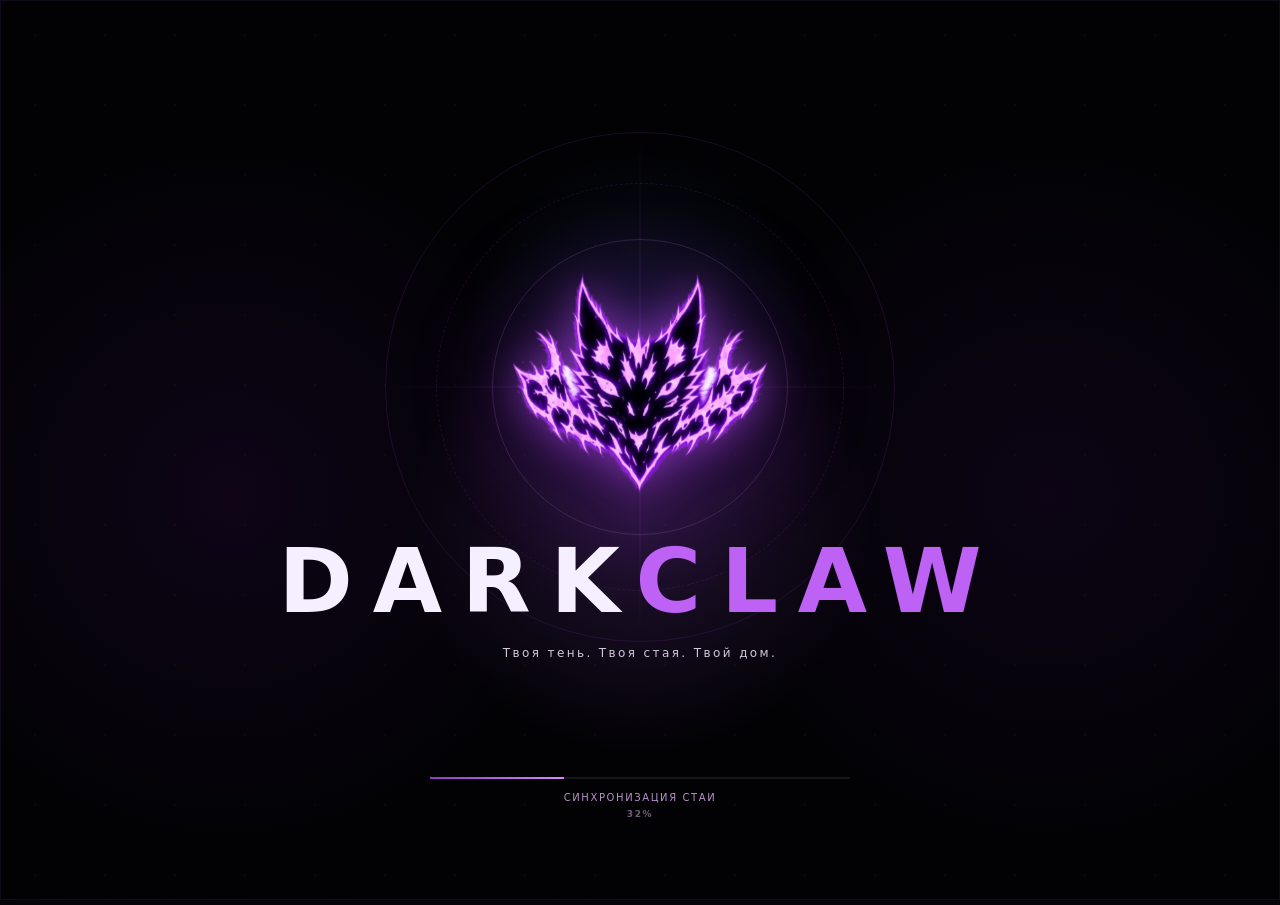
==== commit 321fa031: "Add files via upload" ====
--- a/index.html
+++ b/index.html
@@ -7,58 +7,33 @@
   <meta http-equiv="Cache-Control" content="no-cache, no-store, must-revalidate">
   <meta http-equiv="Pragma" content="no-cache">
   <meta http-equiv="Expires" content="0">
-  <meta name="description" content="DARKCLAW — LIQUID VOID edition.">
-  <meta property="og:title" content="DARKCLAW // LIQUID VOID">
+  <meta name="description" content="DARKCLAW — MIDNIGHT FRAME edition.">
+  <meta property="og:title" content="DARKCLAW // MIDNIGHT FRAME">
   <meta property="og:description" content="Твоя тень. Твоя стая. Твой дом.">
   <meta property="og:type" content="website">
   <meta property="og:image" content="darkclaw-mark.webp">
   <link rel="icon" href="darkclaw-mark.webp">
-  <link rel="stylesheet" href="darkclaw-liquid-v10.css?v=10.5.0">
-  <script defer src="darkclaw-liquid-v10.js?v=10.5.0"></script>
-  <title>DARKCLAW // LIQUID VOID</title>
+  <link rel="stylesheet" href="darkclaw-liquid-v10.css?v=12.0.0">
+  <script defer src="darkclaw-liquid-v10.js?v=12.0.0"></script>
+  <title>DARKCLAW // MIDNIGHT FRAME</title>
 </head>
 <body class="is-booting" data-view="nexus">
-  <div class="boot boot-origin" id="boot" aria-live="polite" aria-label="Загрузка DARKCLAW — Origin Gate">
-    <div class="boot-site-ghost"></div>
-    <div class="boot-matte"></div>
-    <div class="boot-aura"></div>
-    <div class="boot-vignette"></div>
-
-    <div class="boot-eyes" aria-hidden="true">
-      <span class="eye eye-left"></span>
-      <span class="eye eye-right"></span>
-    </div>
-
-    <div class="boot-comet-scene" aria-hidden="true">
-      <svg class="comet-svg" viewBox="0 0 1000 600" preserveAspectRatio="none">
-        <path id="comet-path" d="M 155 360 C 285 165, 405 505, 565 292 S 792 168, 864 294"></path>
-        <path class="comet-trail trail-base" d="M 155 360 C 285 165, 405 505, 565 292 S 792 168, 864 294"></path>
-        <path class="comet-trail trail-glow" d="M 155 360 C 285 165, 405 505, 565 292 S 792 168, 864 294"></path>
-      </svg>
-      <span class="comet-dot" id="comet-dot"></span>
-    </div>
-
-    <div class="boot-rings" aria-hidden="true">
-      <i></i><i></i><i></i><i></i>
-    </div>
-
-    <div class="boot-petals" aria-hidden="true">
-      <span class="petal p1"></span>
-      <span class="petal p2"></span>
-      <span class="petal p3"></span>
-      <span class="petal p4"></span>
-      <span class="petal p5"></span>
-      <span class="petal p6"></span>
-    </div>
-
-    <div class="boot-copy">
-      <p class="boot-phrase phrase-one">У каждой стаи есть начало</p>
-      <h1 class="boot-name">DARKCLAW</h1>
-      <p class="boot-phrase phrase-two">И это — наше.</p>
-    </div>
-
-    <div class="boot-final-sweep"></div>
-    <div class="boot-footer"><span>ORIGIN // LIQUID GATE</span><b id="boot-step">01 / 07</b><span id="boot-status">ПОГРУЖЕНИЕ ВО ТЬМУ</span></div>
+  <div class="boot boot-midnight" id="boot" aria-live="polite" aria-label="Загрузка DARKCLAW">
+    <div class="midnight-loader-bg"></div>
+    <div class="midnight-loader-seal" aria-hidden="true">
+      <i class="ml-ring r1"></i><i class="ml-ring r2"></i><i class="ml-ring r3"></i>
+      <span class="ml-ray ray-v"></span><span class="ml-ray ray-h"></span>
+    </div>
+    <img class="midnight-loader-logo" src="darkclaw-mark.webp" alt="DARKCLAW" draggable="false">
+    <div class="midnight-loader-copy">
+      <h1>DARK<span>CLAW</span></h1>
+      <p>Твоя тень. Твоя стая. Твой дом.</p>
+    </div>
+    <div class="midnight-loader-progress">
+      <div class="ml-track"><span id="boot-progress-bar"></span></div>
+      <small id="boot-status">Вход в стаю...</small>
+      <b id="boot-step">00%</b>
+    </div>
   </div>
 
   <div class="cursor-dot" id="cursor-dot"></div>
@@ -69,7 +44,7 @@
     <aside class="side-shell" id="side-shell">
       <button class="brand-node magnetic" type="button" data-open-view="nexus" aria-label="DARKCLAW">
         <img src="darkclaw-mark.webp" alt="" draggable="false">
-        <div><b>DARKCLAW</b><small>LIQUID VOID // УЗЕЛ 10</small></div>
+        <div><b>DARKCLAW</b><small>MIDNIGHT FRAME // УЗЕЛ 12</small></div>
       </button>
       <nav class="side-nav" aria-label="Навигация">
         <button class="is-active" type="button" data-view-btn="nexus"><span>01</span><b>ГЛАВНАЯ</b></button>
@@ -273,7 +248,7 @@
     </main>
 
     <footer class="bottom-hud glass-panel">
-      <div><span>СБОРКА</span><b>10.0 / LIQUID VOID</b></div>
+      <div><span>СБОРКА</span><b>12.0 / MIDNIGHT FRAME</b></div>
       <div><span>РАЗДЕЛ</span><b id="hud-view">ГЛАВНАЯ</b></div>
       <div><span>СЕТЬ</span><b>АКТИВЕН</b></div>
       <div><span>ПОДДЕРЖКА</span><b>РАЗРАБ.ELOPMENT</b></div>
--- a/darkclaw-liquid-v10.css
+++ b/darkclaw-liquid-v10.css
@@ -242,3 +242,47 @@
 @media(max-width:620px){.ari-consent{padding:14px}.ari-consent-card{width:min(94vw,430px);min-height:0;grid-template-columns:112px 1fr;gap:13px;padding:13px;border-radius:26px}.ari-consent-avatar{min-height:178px;border-radius:20px}.ari-consent-copy{padding:5px 4px 5px 0}.ari-consent-copy>small{font-size:8px;letter-spacing:.13em}.ari-consent-copy h2{font-size:21px;margin:8px 0 7px;line-height:1.08}.ari-consent-copy p{font-size:11px;line-height:1.48}.ari-consent-actions{gap:7px;margin-top:13px}.ari-consent-actions button{height:42px;padding:0 12px;font-size:9px;border-radius:13px}.ari-consent-yes{min-width:0;flex:1 1 135px}.ari-consent-no{flex:0 0 auto}}
 @media(max-width:390px){.ari-consent-card{grid-template-columns:92px 1fr}.ari-consent-avatar{min-height:160px}.ari-consent-copy h2{font-size:19px}.ari-consent-copy p{display:none}.ari-consent-actions{margin-top:10px}.ari-consent-actions button{height:40px}}
 
+
+
+/* =========================================================
+   DARKCLAW v12 // MIDNIGHT FRAME
+   Functional base: v10.5 — tabs, ARI voice, creator, protection.
+   ========================================================= */
+[hidden]{display:none!important}
+img{-webkit-user-drag:none;user-select:none;-webkit-user-select:none}
+:root{--bg:#050409;--panel-radius:22px;--accent:#c362ff;--line:rgba(205,125,255,.16);--line-2:rgba(205,125,255,.34);--muted:#aaa0b1;--shadow:0 22px 70px rgba(0,0,0,.42)}
+body{background:radial-gradient(circle at 20% 5%,rgba(105,35,145,.16),transparent 27%),radial-gradient(circle at 86% 22%,rgba(65,42,122,.12),transparent 31%),#050409}
+.backdrop-blobs{opacity:.26}.backdrop-blobs i{filter:blur(80px)!important;animation-duration:28s!important}
+.glass-panel{background:linear-gradient(180deg,rgba(20,16,27,.94),rgba(10,8,14,.96));border:1px solid rgba(207,125,255,.14);box-shadow:0 18px 60px rgba(0,0,0,.36);backdrop-filter:blur(12px);-webkit-backdrop-filter:blur(12px)}
+.glass-panel::before{opacity:.2}.glass-panel::after{opacity:.24}
+.liquid{border-radius:22px}.liquid:hover{transform:none;border-color:rgba(207,125,255,.30);box-shadow:0 20px 65px rgba(0,0,0,.40)}
+.side-shell{left:16px;top:16px;bottom:78px;width:250px;border-radius:22px;background:rgba(8,6,12,.96);border-color:rgba(207,125,255,.14);backdrop-filter:blur(12px);-webkit-backdrop-filter:blur(12px);padding:13px}
+.brand-node{border-radius:16px;padding:10px 12px}.brand-node img{width:40px;height:40px}.brand-node b{letter-spacing:.22em}.brand-node small{font-size:8px;color:#a25ec4}
+.side-nav{gap:5px}.side-nav button{padding:11px 13px;border-radius:12px}.side-nav button:hover,.side-nav button.is-active{background:rgba(174,71,228,.10);border-color:rgba(205,125,255,.25);box-shadow:none}.side-nav button b{font-size:12px;letter-spacing:.11em}
+.top-shell{left:282px;right:16px;top:16px;height:58px;border-radius:18px;background:rgba(8,6,12,.92)}
+.stage{left:282px;right:16px;top:88px;bottom:78px;border-radius:22px}.view{padding:14px}.bottom-hud{left:282px;right:16px;bottom:14px;height:50px;border-radius:16px}
+.hero-grid{grid-template-columns:1.05fr .95fr .58fr;gap:14px;min-height:calc(100vh - 180px)}.hero-copy{padding:32px}.hero-copy h1{font-size:clamp(62px,8.2vw,118px);letter-spacing:-.055em}.hero-lead{font-size:14px;line-height:1.72;max-width:53ch}.hero-network{padding:22px}.status-stack{gap:10px}.status-card{border-radius:18px}
+.team-header{padding:22px}.team-grid{gap:14px}.member-card{border-radius:20px}.portrait-shell{min-height:320px;background:#08070d}.portrait-shell img,.creator-photo img{object-fit:contain!important;object-position:center!important}.member-meta{padding:20px}.member-meta h3{font-size:clamp(30px,4vw,54px)}
+.creator-hero{min-height:610px;gap:18px;padding:18px}.creator-photo{border-radius:20px}.creator-copy h2{font-size:clamp(56px,8vw,108px)}
+.forge-grid,.film-strip,.signal-grid,.core-grid,.portals-grid,.vault-grid,.origin-grid{gap:14px}
+.action-btn,.mini-link,.pill,.portal-card,.forge-card,.event-card,.relic{border-radius:14px}
+.custom-cursor,.cursor-dot,.cursor-glow{pointer-events:none}
+
+/* Clean Midnight loading screen */
+.boot-midnight{position:fixed;inset:0;z-index:1000;background:#020205;overflow:hidden;display:grid;place-items:center;isolation:isolate;transition:opacity .85s ease,visibility .85s ease}
+.midnight-loader-bg{position:absolute;inset:0;background:radial-gradient(circle at 50% 45%,rgba(119,43,185,.22),transparent 25%),radial-gradient(circle at 18% 55%,rgba(78,18,116,.16),transparent 30%),radial-gradient(circle at 82% 55%,rgba(78,18,116,.14),transparent 30%)}
+.midnight-loader-bg::before{content:"";position:absolute;inset:0;background-image:radial-gradient(circle,rgba(206,117,255,.35) 0 1px,transparent 1.5px);background-size:70px 70px;opacity:.12;animation:mlDrift 12s linear infinite}
+.midnight-loader-seal{position:absolute;left:50%;top:43%;width:min(48vw,510px);aspect-ratio:1;transform:translate(-50%,-50%);opacity:.74}.ml-ring{position:absolute;inset:0;border:1px solid rgba(192,86,255,.18);border-radius:50%;animation:mlSpin 18s linear infinite}.ml-ring.r2{inset:10%;border-style:dashed;animation-direction:reverse;animation-duration:24s}.ml-ring.r3{inset:21%;border-color:rgba(210,130,255,.25);animation-duration:13s}.ml-ray{position:absolute;left:50%;top:50%;background:linear-gradient(90deg,transparent,rgba(203,99,255,.3),transparent);transform:translate(-50%,-50%)}.ray-h{width:112%;height:1px}.ray-v{height:112%;width:1px;background:linear-gradient(180deg,transparent,rgba(203,99,255,.3),transparent)}
+.midnight-loader-logo{position:absolute;left:50%;top:43%;width:min(25vw,270px);max-height:31vh;object-fit:contain;transform:translate(-50%,-50%) scale(.94);filter:drop-shadow(0 0 22px rgba(191,74,255,.55)) drop-shadow(0 0 56px rgba(136,29,207,.25));animation:mlPulse 3s ease-in-out infinite}
+.midnight-loader-copy{position:absolute;left:50%;top:66%;transform:translate(-50%,-50%);text-align:center;width:min(90vw,900px)}.midnight-loader-copy h1{margin:0;font-size:clamp(46px,7vw,90px);letter-spacing:.22em;font-weight:800}.midnight-loader-copy h1 span{color:#bd62f5}.midnight-loader-copy p{margin:13px 0 0;color:#d3c7dc;letter-spacing:.20em;font-size:12px}
+.midnight-loader-progress{position:absolute;left:50%;bottom:9%;transform:translateX(-50%);width:min(420px,66vw);text-align:center}.ml-track{height:2px;background:rgba(255,255,255,.08);overflow:hidden}.ml-track span{display:block;width:0;height:100%;background:linear-gradient(90deg,#8f39c8,#db87ff);box-shadow:0 0 18px rgba(205,91,255,.85);transition:width 1s cubic-bezier(.2,.75,.25,1)}.midnight-loader-progress small{display:block;margin-top:13px;color:#b990cb;letter-spacing:.16em;font-size:10px}.midnight-loader-progress b{display:block;margin-top:6px;color:#6e5f77;font-size:9px;letter-spacing:.18em}
+body.boot-open .boot-midnight{opacity:0;visibility:hidden}.boot-midnight::after{content:"";position:absolute;inset:0;border:1px solid rgba(205,125,255,.08);pointer-events:none}
+@keyframes mlSpin{to{transform:rotate(360deg)}}@keyframes mlPulse{50%{transform:translate(-50%,-50%) scale(1.015);filter:drop-shadow(0 0 30px rgba(191,74,255,.70)) drop-shadow(0 0 70px rgba(136,29,207,.32))}}@keyframes mlDrift{to{transform:translateY(40px)}}
+
+@media(max-width:900px){
+  .side-shell{left:-310px;top:10px;bottom:10px;width:min(310px,84vw);z-index:90;transition:left .28s ease}.menu-open .side-shell{left:10px}.top-shell{left:10px;right:10px;top:10px;height:58px}.stage{left:10px;right:10px;top:80px;bottom:66px}.bottom-hud{left:10px;right:10px;bottom:9px;height:47px}.top-center{display:none}.mobile-menu-btn{display:flex}.hero-grid{grid-template-columns:1fr}.status-stack{grid-template-columns:1fr 1fr}.team-grid{grid-template-columns:1fr}.member-card.feature{grid-column:auto}.creator-hero{grid-template-columns:1fr;min-height:auto}.creator-photo{min-height:48vh}.portrait-shell{min-height:48vh}
+}
+@media(max-width:620px){
+  .view{padding:7px}.stage{border-radius:17px}.hero-grid{gap:9px}.hero-copy,.hero-network,.status-card,.team-header,.member-card,.forge-main,.forge-mark,.forge-card,.signal-main,.signal-line,.radar-card,.countdown-card,.event-card,.creator-hero,.portal-card,.relic,.giant-quote,.manifesto{padding:16px}.hero-copy h1,.signal-main h2,.creator-copy h2,.forge-main h2{font-size:clamp(42px,15vw,70px)}.hero-lead{font-size:13px}.status-stack{grid-template-columns:1fr}.portrait-shell{min-height:56vh}.creator-photo{min-height:56vh}.bottom-hud div:nth-child(1),.bottom-hud div:nth-child(4){display:none}.bottom-hud{grid-template-columns:1fr 1fr}
+  .midnight-loader-seal{width:min(88vw,430px);top:40%}.midnight-loader-logo{width:min(48vw,210px);top:40%}.midnight-loader-copy{top:61%}.midnight-loader-copy h1{font-size:clamp(34px,10vw,56px);letter-spacing:.13em}.midnight-loader-copy p{font-size:10px;letter-spacing:.10em}.midnight-loader-progress{bottom:11%;width:72vw}
+}
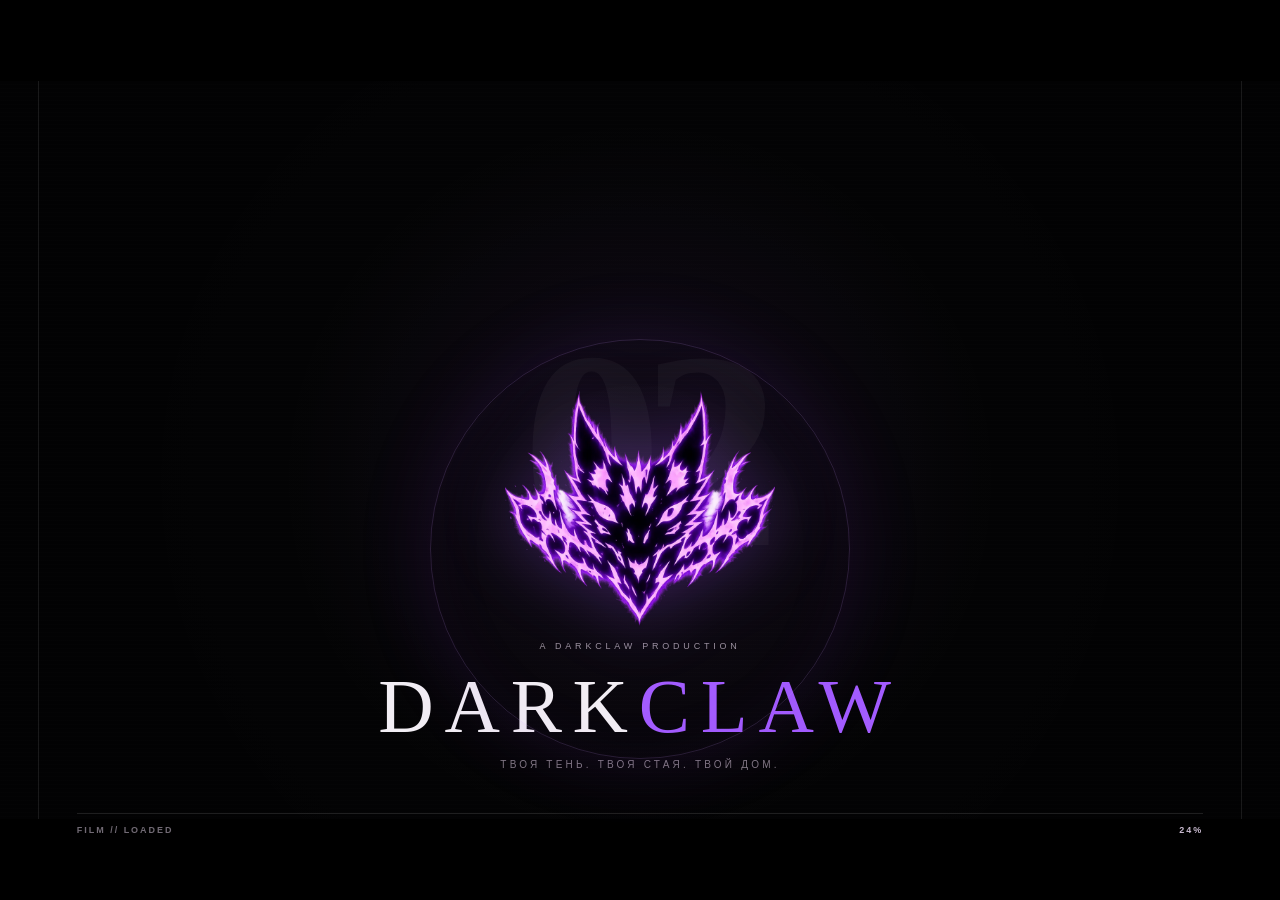
==== commit cc0156fa: "Add files via upload" ====
--- a/index.html
+++ b/index.html
@@ -3,295 +3,287 @@
 <head>
   <meta charset="utf-8">
   <meta name="viewport" content="width=device-width,initial-scale=1,viewport-fit=cover">
-  <meta name="theme-color" content="#08070d">
-  <meta http-equiv="Cache-Control" content="no-cache, no-store, must-revalidate">
-  <meta http-equiv="Pragma" content="no-cache">
-  <meta http-equiv="Expires" content="0">
-  <meta name="description" content="DARKCLAW — MIDNIGHT FRAME edition.">
-  <meta property="og:title" content="DARKCLAW // MIDNIGHT FRAME">
+  <meta name="theme-color" content="#050507">
+  <meta name="description" content="DARKCLAW CINEMA — VRChat, творчество, RPC, медиа и своя стая.">
+  <meta property="og:title" content="DARKCLAW // CINEMA">
   <meta property="og:description" content="Твоя тень. Твоя стая. Твой дом.">
-  <meta property="og:type" content="website">
   <meta property="og:image" content="darkclaw-mark.webp">
   <link rel="icon" href="darkclaw-mark.webp">
-  <link rel="stylesheet" href="darkclaw-liquid-v10.css?v=12.0.0">
-  <script defer src="darkclaw-liquid-v10.js?v=12.0.0"></script>
-  <title>DARKCLAW // MIDNIGHT FRAME</title>
+  <link rel="stylesheet" href="darkclaw-cinema.css?v=15.0.0">
+  <script defer src="darkclaw-cinema.js?v=15.0.0"></script>
+  <title>DARKCLAW // CINEMA</title>
 </head>
-<body class="is-booting" data-view="nexus">
-  <div class="boot boot-midnight" id="boot" aria-live="polite" aria-label="Загрузка DARKCLAW">
-    <div class="midnight-loader-bg"></div>
-    <div class="midnight-loader-seal" aria-hidden="true">
-      <i class="ml-ring r1"></i><i class="ml-ring r2"></i><i class="ml-ring r3"></i>
-      <span class="ml-ray ray-v"></span><span class="ml-ray ray-h"></span>
+<body class="is-booting" data-view="home">
+  <div class="boot" id="boot" aria-label="DARKCLAW CINEMA loading">
+    <div class="boot-beam"></div>
+    <div class="boot-grain"></div>
+    <div class="boot-bars"><i></i><i></i></div>
+    <div class="boot-frame" aria-hidden="true">
+      <span class="perf top"></span><span class="perf bottom"></span>
     </div>
-    <img class="midnight-loader-logo" src="darkclaw-mark.webp" alt="DARKCLAW" draggable="false">
-    <div class="midnight-loader-copy">
+    <div class="boot-count" id="boot-count">03</div>
+    <div class="boot-logo-wrap">
+      <div class="boot-halo"></div>
+      <img src="darkclaw-mark.webp" alt="DARKCLAW" draggable="false">
+      <small>A DARKCLAW PRODUCTION</small>
       <h1>DARK<span>CLAW</span></h1>
-      <p>Твоя тень. Твоя стая. Твой дом.</p>
+      <p>ТВОЯ ТЕНЬ. ТВОЯ СТАЯ. ТВОЙ ДОМ.</p>
     </div>
-    <div class="midnight-loader-progress">
-      <div class="ml-track"><span id="boot-progress-bar"></span></div>
-      <small id="boot-status">Вход в стаю...</small>
-      <b id="boot-step">00%</b>
-    </div>
-  </div>
-
-  <div class="cursor-dot" id="cursor-dot"></div>
-  <div class="cursor-glow" id="cursor-glow"></div>
-
-  <div class="app" id="app">
-    <div class="backdrop-blobs"><i></i><i></i><i></i><i></i></div>
-    <aside class="side-shell" id="side-shell">
-      <button class="brand-node magnetic" type="button" data-open-view="nexus" aria-label="DARKCLAW">
+    <div class="boot-meta"><span id="boot-status">PROJECTOR // START</span><b id="boot-percent">00%</b></div>
+  </div>
+
+  <div class="film-grain" aria-hidden="true"></div>
+  <div class="vignette" aria-hidden="true"></div>
+
+  <div class="site" id="site">
+    <header class="cinema-header">
+      <button class="cinema-brand" type="button" data-open-view="home" aria-label="DARKCLAW home">
         <img src="darkclaw-mark.webp" alt="" draggable="false">
-        <div><b>DARKCLAW</b><small>MIDNIGHT FRAME // УЗЕЛ 12</small></div>
+        <span><b>DARKCLAW</b><small>CINEMA // 15</small></span>
       </button>
-      <nav class="side-nav" aria-label="Навигация">
-        <button class="is-active" type="button" data-view-btn="nexus"><span>01</span><b>ГЛАВНАЯ</b></button>
-        <button type="button" data-view-btn="origin"><span>02</span><b>О СТАЕ</b></button>
-        <button type="button" data-view-btn="chamber"><span>03</span><b>СКОРО</b></button>
-        <button type="button" data-view-btn="forge"><span>04</span><b>RPC</b></button>
-        <button type="button" data-view-btn="film"><span>05</span><b>ГАЛЕРЕЯ</b></button>
-        <button type="button" data-view-btn="signal"><span>06</span><b>НОВОСТИ</b></button>
-        <button type="button" data-view-btn="team"><span>07</span><b>КОМАНДА</b></button>
-        <button type="button" data-view-btn="core"><span>08</span><b>ИВЕНТЫ</b></button>
-        <button type="button" data-view-btn="creator"><span>09</span><b>СОЗДАТЕЛЬ</b></button>
-        <button type="button" data-view-btn="portals"><span>10</span><b>ССЫЛКИ</b></button>
-        <button type="button" data-view-btn="vault"><span>11</span><b>АРХИВ</b></button>
+      <nav class="cinema-nav" aria-label="Основная навигация">
+        <button class="active" type="button" data-view-btn="home">ГЛАВНАЯ</button>
+        <button type="button" data-view-btn="story">ИСТОРИЯ</button>
+        <button type="button" data-view-btn="rpc">RPC</button>
+        <button type="button" data-view-btn="media">MEDIA</button>
+        <button type="button" data-view-btn="cast">CAST</button>
+        <button type="button" data-view-btn="events">EVENTS</button>
+        <button type="button" data-view-btn="creator">CREATOR</button>
       </nav>
-      <div class="side-utils">
-        <button type="button" data-open-palette>⌘K</button>
-        <button type="button" data-open-terminal>&gt;_</button>
-      </div>
-    </aside>
-
-    <header class="top-shell glass-panel">
-      <div class="top-left">
-        <span class="live-ping"></span>
-        <b>DARKCLAW</b>
-        <small id="view-label">NEXUS // 01</small>
-      </div>
-      <div class="top-center">
-        <button class="pill magnetic" type="button" data-open-view="team">КОМАНДА</button>
-        <button class="pill magnetic" type="button" data-open-view="forge">RPC</button>
-        <button class="pill magnetic" type="button" data-open-view="core">ИВЕНТЫ</button>
-      </div>
-      <div class="top-right">
-        <span id="live-clock">--:--:--</span>
-        <span id="session-id">DC-------</span>
-        <button class="mobile-menu-btn" type="button" data-toggle-menu aria-label="Меню"><span></span><span></span><span></span></button>
+      <div class="header-actions">
+        <button class="header-more" type="button" data-open-menu><span>MENU</span><i></i></button>
       </div>
     </header>
-    <button class="menu-scrim" type="button" data-close-menu hidden aria-label="Закрыть меню"></button>
-
-    <main class="stage" id="stage">
-      <section class="view is-active" data-view-panel="nexus">
-        <div class="hero-grid">
-          <article class="hero-copy glass-panel liquid reveal">
-            <small class="section-kicker">ГЛАВНАЯ // ВХОДНОЙ УЗЕЛ</small>
-            <h1>DARK<span>CLAW</span></h1>
-            <p class="hero-lead">DARKCLAW — место, где собираются свои: для общения, творчества, VRChat и атмосферы, которую хочется чувствовать снова и снова. Здесь каждый раздел — часть одной живой системы, а не просто набор ссылок.</p>
-            <div class="hero-actions">
-              <a class="action-btn discord magnetic" href="https://discord.gg/mGGN2RqEHw" target="_blank" rel="noopener noreferrer"><span>ВСТУПИТЬ В DISCORD</span><b>↗</b></a>
-              <a class="action-btn youtube magnetic" href="https://youtube.com/@ari-t_t-ari?si=6IhQ3LeFlLpI8_-9" target="_blank" rel="noopener noreferrer"><span>▶ YOUTUBE</span><b>↗</b></a>
-              <div class="support-shell">
-                <button class="action-btn support disabled" type="button" data-disabled-support><span>ТЕХПОДДЕРЖКА</span><b>×</b></button>
-                <div class="support-tip"><strong>В РАЗРАБОТКЕ</strong><small>Техподдержка временно недоступна</small></div>
-              </div>
+
+    <main class="cinema-stage" id="cinema-stage">
+      <section class="scene scene-home is-active" data-view-panel="home">
+        <div class="hero-bg" aria-hidden="true">
+          <img src="gothic-bg.webp" alt="" draggable="false">
+          <div class="hero-bg-layer"></div>
+        </div>
+        <div class="hero-letterbox top"></div><div class="hero-letterbox bottom"></div>
+        <div class="hero-content">
+          <div class="eyebrow"><span>DC / 001</span><i></i><span>NOW SCREENING</span></div>
+          <h1><span>DARK</span><b>CLAW</b></h1>
+          <p>VRChat. Творчество. Ночные истории. Люди, которые становятся своей стаей.</p>
+          <div class="hero-actions">
+            <a class="cinema-btn primary" href="https://discord.gg/mGGN2RqEHw" target="_blank" rel="noopener noreferrer"><span>ENTER THE PACK</span><b>↗</b></a>
+            <button class="cinema-btn ghost" type="button" data-open-view="media"><span>WATCH THE STORY</span><b>▶</b></button>
+          </div>
+        </div>
+        <div class="hero-foot">
+          <div><small>STATUS</small><strong>ONLINE</strong></div>
+          <div><small>FEATURED</small><strong>DARKCLAW CINEMA</strong></div>
+          <div><small>NEXT</small><button type="button" data-open-view="story">THE STORY →</button></div>
+        </div>
+      </section>
+
+      <section class="scene scene-story" data-view-panel="story" hidden>
+        <div class="scene-backdrop story-bg"></div>
+        <div class="scene-inner story-layout">
+          <div class="scene-title-block reveal">
+            <small>CHAPTER 01 / THE STORY</small>
+            <h2>НЕ СЕРВЕР.<br><em>МЕСТО, КУДА<br>ВОЗВРАЩАЮТСЯ.</em></h2>
+          </div>
+          <div class="story-copy reveal delay-1">
+            <p class="lead">DARKCLAW соединяет VRChat, творчество, медиа и людей в одном пространстве со своим характером.</p>
+            <div class="story-chapters">
+              <article><span>01</span><div><b>PEOPLE</b><p>Люди важнее счётчика участников. Стая появляется только там, где начинают узнавать друг друга.</p></div></article>
+              <article><span>02</span><div><b>CRAFT</b><p>Аватары, миры, арты, видео и идеи — здесь можно не только смотреть, но и создавать.</p></div></article>
+              <article><span>03</span><div><b>ATMOSPHERE</b><p>Ночные разговоры, VRChat и визуальный язык DARKCLAW складываются в одну историю.</p></div></article>
             </div>
-            <div class="micro-links">
-              <button type="button" data-open-view="team">КОМАНДА / ОСНОВНОЙ СОСТАВ</button>
-              <button type="button" data-open-view="forge">RPC / ТВОРЧЕСКОЕ НАПРАВЛЕНИЕ</button>
-              <button type="button" data-open-view="core">ИВЕНТЫ / СКОРО</button>
+          </div>
+          <div class="story-mark reveal delay-2"><img src="darkclaw-mark.webp" alt="DARKCLAW" draggable="false"><span>EST. DARKCLAW</span></div>
+        </div>
+      </section>
+
+      <section class="scene scene-rpc" data-view-panel="rpc" hidden>
+        <div class="scene-backdrop rpc-bg"></div>
+        <div class="scene-inner rpc-layout">
+          <div class="rpc-poster reveal">
+            <img src="rpc-mark.webp" alt="RPC" draggable="false">
+            <small>DARKCLAW PRESENTS</small>
+            <h2>RPC</h2>
+            <p>REDPAD CREATOR</p>
+          </div>
+          <div class="rpc-copy reveal delay-1">
+            <small>CHAPTER 02 / PRODUCTION</small>
+            <h2>ТВОЯ ИДЕЯ.<br><em>НАША СБОРКА.</em></h2>
+            <p>Кастомные VRChat-аватары, миры, 3D и технические системы. Не нужно знать названия всех инструментов — достаточно показать, что ты хочешь получить.</p>
+            <div class="rpc-services">
+              <button type="button"><span>01</span><b>CUSTOM AVATARS</b><em>PC / QUEST</em></button>
+              <button type="button"><span>02</span><b>VRCHAT WORLDS</b><em>DESIGN / UDON</em></button>
+              <button type="button"><span>03</span><b>3D & SYSTEMS</b><em>BUILD / FX</em></button>
             </div>
-          </article>
-
-          <article class="hero-network glass-panel liquid reveal delay-1">
-            <div class="network-sigil">
-              <img src="darkclaw-mark.webp" alt="DARKCLAW" draggable="false">
-              <i class="orbit a"></i><i class="orbit b"></i><i class="orbit c"></i>
-            </div>
-            <button class="network-node n1 magnetic" type="button" data-open-view="team"><small>07</small><b>КОМАНДА</b></button>
-            <button class="network-node n2 magnetic" type="button" data-open-view="forge"><small>04</small><b>RPC</b></button>
-            <button class="network-node n3 magnetic" type="button" data-open-view="film"><small>05</small><b>ГАЛЕРЕЯ</b></button>
-            <button class="network-node n4 magnetic" type="button" data-open-view="core"><small>08</small><b>EVENT</b></button>
-            <div class="network-readout"><span>СТАТУС СЕТИ</span><strong>LIQUID VOID / АКТИВЕН</strong></div>
-          </article>
-
-          <aside class="status-stack">
-            <div class="status-card glass-panel reveal delay-1"><span>CORE</span><b>АКТИВЕН</b><small>ГЛАВНЫЙ УЗЕЛ АКТИВЕН</small></div>
-            <div class="status-card glass-panel reveal delay-2"><span>RPC</span><b>RPC</b><small>ТВОРЧЕСКИЙ УЗЕЛ ГОТОВ</small></div>
-            <div class="status-card glass-panel reveal delay-3"><span>MEDIA</span><b>ГАЛЕРЕЯ</b><small>VAULT INDEXED</small></div>
-            <div class="status-card glass-panel reveal delay-4"><span>EVENTS</span><b>TBA</b><small>ТАЙМЕР ОЖИДАЕТ ДАТУ</small></div>
-          </aside>
-        </div>
-      </section>
-
-      <section class="view" data-view-panel="origin" hidden>
-        <div class="origin-grid">
-          <article class="glass-panel giant-quote liquid"><small>О СТАЕ // КОДЕКС</small><h2>ТВОЯ ТЕНЬ.<br>ТВОЯ СТАЯ.<br>ТВОЙ ДОМ.</h2><p>DARKCLAW — пространство для общения, VRChat, творчества, игр и атмосферы без лишнего пафоса.</p></article>
-          <article class="glass-panel liquid manifesto"><small>01 / PEOPLE</small><strong>Люди важнее цифр.</strong><p>Смысл не в количестве, а в ощущении своего круга.</p></article>
-          <article class="glass-panel liquid manifesto"><small>02 / CRAFT</small><strong>Свои аватары, миры и контент.</strong><p>Здесь можно не только тусоваться, но и создавать.</p></article>
-          <article class="glass-panel liquid manifesto"><small>03 / ATMOSPHERE</small><strong>Визуальный язык и настроение.</strong><p>DARKCLAW строится как отдельная эстетическая зона.</p></article>
-        </div>
-      </section>
-
-      <section class="view" data-view-panel="chamber" hidden>
-        <div class="sealed-card glass-panel liquid"><small>РАЗДЕЛ // ЗАКРЫТ</small><h2>СКОРО...</h2><p>Раздел формируется. Когда будет готов — откроется как отдельный узел внутри системы.</p><div class="seal-ring"><i></i><i></i><b>DC</b></div></div>
-      </section>
-
-      <section class="view" data-view-panel="forge" hidden>
-        <div class="forge-grid">
-          <article class="glass-panel liquid forge-main">
-            <small>FORGE // REDPAD ТВОРЧЕСТВО</small>
-            <h2>RPC</h2>
-            <p>Отдельная ветка проекта, отвечающая за VRChat-контент, кастомы, окружение и креативные сборки.</p>
-            <a class="action-btn primary magnetic" href="https://rpc-order-website.onrender.com/" target="_blank" rel="noopener noreferrer"><span>ОТКРЫТЬ RPC</span><b>↗</b></a>
-          </article>
-          <article class="glass-panel liquid forge-mark"><img src="rpc-mark.webp" alt="RPC" draggable="false"><small>FORGE GLASS / АКТИВЕН</small></article>
-          <article class="glass-panel liquid forge-card"><small>WORLD СБОРКА</small><strong>VRCHAT WORLDS</strong><p>Локации, визуал, интерактив, атмосфера.</p></article>
-          <article class="glass-panel liquid forge-card"><small>AVATAR WORK</small><strong>CUSTOM AVATARS</strong><p>Кастомы, стилистика и аксессуары.</p></article>
-          <article class="glass-panel liquid forge-card"><small>ART PIPELINE</small><strong>3D CONTENT</strong><p>Пропсы, объекты и визуальные пакеты.</p></article>
-        </div>
-      </section>
-
-      <section class="view" data-view-panel="film" hidden>
-        <div class="film-head glass-panel"><small>ГАЛЕРЕЯ // МЕДИА-АРХИВ</small><h2>ГАЛЕРЕЯ</h2><div class="gallery-filter"><button class="is-active" data-media-filter="all">ВСЁ</button><button data-media-filter="vrchat">VRCHAT</button><button data-media-filter="events">ИВЕНТЫ</button><button data-media-filter="rpc">RPC</button></div></div>
-        <div class="film-strip">
-          <button class="film-frame large glass-panel" type="button" data-gallery-index="0" data-media-kind="vrchat"><img src="avatar-lab.svg" alt="Avatar Lab" draggable="false"><div><small>01</small><strong>AVATAR LAB</strong><span>ОТКРЫТЬ ↗</span></div></button>
-          <button class="film-frame tall glass-panel" type="button" data-gallery-index="1" data-media-kind="vrchat"><img src="world-night.svg" alt="Night World" draggable="false"><div><small>02</small><strong>NIGHT WORLD</strong><span>ОТКРЫТЬ ↗</span></div></button>
-          <button class="film-frame glass-panel" type="button" data-gallery-index="2" data-media-kind="events"><img src="event-stage.svg" alt="Community Event" draggable="false"><div><small>03</small><strong>СООБЩЕСТВО EVENT</strong><span>ОТКРЫТЬ ↗</span></div></button>
-          <button class="film-frame glass-panel" type="button" data-gallery-index="3" data-media-kind="rpc"><img src="studio-grid.svg" alt="Creator Studio" draggable="false"><div><small>04</small><strong>ТВОРЧЕСТВО STUDIO</strong><span>ОТКРЫТЬ ↗</span></div></button>
-        </div>
-      </section>
-
-      <section class="view" data-view-panel="signal" hidden>
-        <div class="signal-wrap">
-          <article class="glass-panel liquid signal-main"><small>НОВОСТИ // КРУПНОЕ ОБНОВЛЕНИЕ</small><h2>LIQUID VOID</h2><p>Новый каркас, стеклянный интерфейс, жидкие переходы, усиленные анимации, возвращённый курсор и свежая система модулей.</p><div><span>ПЕРЕСБОРКА</span><span>ЖИДКОЕ СТЕКЛО</span><span>КИБЕР-ГОТИКА</span></div></article>
-          <article class="glass-panel liquid signal-line"><b>CORE</b><div><strong>NEXUS АКТИВЕН</strong><p>Основная система загружена.</p></div><span>100%</span></article>
-          <article class="glass-panel liquid signal-line"><b>RPC</b><div><strong>FORGE READY</strong><p>RPC ссылка и витрина активны.</p></div><span>LIVE</span></article>
-          <article class="glass-panel liquid signal-line"><b>SUP</b><div><strong>ПОДДЕРЖКА LOCKED</strong><p>Техподдержка в разработке.</p></div><span>РАЗРАБ.</span></article>
-          <article class="glass-panel liquid signal-line"><b>EVT</b><div><strong>EVENT CORE IDLE</strong><p>Ожидается новая дата.</p></div><span>TBA</span></article>
-        </div>
-      </section>
-
-      <section class="view" data-view-panel="team" hidden>
-        <div class="team-shell">
-          <header class="team-header glass-panel"><small>КОМАНДА // ПОЛНЫЕ ФОТО</small><h2>ОСНОВНОЙ СОСТАВ</h2><p>Фотографии участников показаны полностью, без жёсткого обрезания. Карточки команды пересобраны под новый liquid glass стиль.</p></header>
-          <div class="team-grid">
-            <article class="member-card glass-panel liquid feature">
-              <div class="portrait-shell full-visible"><img src="creator-ari.webp" alt="ARI Em" draggable="false"></div>
-              <div class="member-meta"><small>DC-001 / ОСНОВАТЕЛЬ</small><h3>ARI EM</h3><strong>Создатель DARKCLAW</strong><p>Визуальное направление, структура сообщества и развитие DARKCLAW.</p><button type="button" class="mini-link magnetic" data-open-view="creator">ОТКРЫТЬ ПРОФИЛЬ →</button></div>
-            </article>
-            <article class="member-card glass-panel liquid">
-              <div class="portrait-shell full-visible"><img src="jr-vinter.webp" alt="JR VINTER" draggable="false"></div>
-              <div class="member-meta"><small>DC-002 / RPC</small><h3>JR VINTER</h3><strong>Создатель RPC</strong><p>Творческое направление RedPad Creator и развитие 3D-проектов.</p><button type="button" class="mini-link magnetic" data-open-view="forge">ОТКРЫТЬ RPC →</button></div>
-            </article>
-            <article class="member-card glass-panel liquid">
-              <div class="portrait-shell full-visible"><img src="rgw.webp" alt="RGW" draggable="false"></div>
-              <div class="member-meta"><small>DC-003 / MEDIA</small><h3>RGW</h3><strong>Главный актер</strong><p>Медийное и сценическое направление DARKCLAW.</p><button type="button" class="mini-link magnetic" data-open-view="film">ОТКРЫТЬ МЕДИА →</button></div>
-            </article>
-            <article class="member-card glass-panel liquid">
-              <div class="portrait-shell full-visible"><img src="senko.webp" alt="SENKO" draggable="false"></div>
-              <div class="member-meta"><small>DC-004 / STAFF</small><h3>SENKO</h3><strong>Главный STAFF</strong><p>Главный модератор сообщества. Следит за порядком, помогает участникам и держит внутреннюю структуру DARKCLAW в стабильности.</p><button type="button" class="mini-link magnetic" data-open-view="signal">ОТКРЫТЬ НОВОСТИ →</button></div>
-            </article>
-          </div>
-        </div>
-      </section>
-
-      <section class="view" data-view-panel="core" hidden>
-        <div class="core-grid">
-          <article class="glass-panel liquid radar-card">
-            <small>ИВЕНТЫ // РАДАР</small>
-            <div class="radar"><i></i><i></i><i></i><span></span></div>
-            <div class="event-state"><i></i> ПЛАНИРОВАНИЕ</div>
-          </article>
-          <article class="glass-panel liquid countdown-card">
-            <small>СЛЕДУЮЩИЙ ИВЕНТ</small>
-            <h2>TBA</h2>
-            <p>Когда у события появится реальная дата, таймер ниже начнёт отсчёт автоматически.</p>
-            <div class="countdown" id="countdown" data-event-date=""><div><strong id="cd-days">TBA</strong><small>ДНИ</small></div><div><strong id="cd-hours">--</strong><small>ЧАСЫ</small></div><div><strong id="cd-mins">--</strong><small>МИН</small></div></div>
-          </article>
-          <article class="glass-panel liquid event-card"><small>01 / NIGHT</small><strong>VRCHAT NIGHT</strong><span>SOON</span></article>
-          <article class="glass-panel liquid event-card"><small>02 / PLAY</small><strong>GAME NIGHT</strong><span>SOON</span></article>
-          <article class="glass-panel liquid event-card"><small>03 / SHOW</small><strong>SHOWCASE</strong><span>SOON</span></article>
-        </div>
-      </section>
-
-      <section class="view" data-view-panel="creator" hidden>
-        <div class="creator-grid">
-          <article class="glass-panel liquid creator-hero">
-            <div class="creator-photo full-visible"><img src="creator-ari.webp" alt="ARI Em" draggable="false"></div>
-            <div class="creator-copy"><small>СОЗДАТЕЛЬ // DC-001</small><h2>ARI EM</h2><p>Создатель DARKCLAW. Внешний профиль открывается только после ручного нажатия.</p><dl><div><dt>РОЛЬ</dt><dd>ОСНОВАТЕЛЬ</dd></div><div><dt>УЗЕЛ</dt><dd>DC-001</dd></div><div><dt>СТАТУС</dt><dd>АКТИВЕН</dd></div></dl><a class="action-btn primary magnetic" href="https://ariem-hub.github.io/Profile-ARI-Em/" target="_blank" rel="noopener noreferrer"><span>ОТКРЫТЬ ПРОФИЛЬ ARI EM</span><b>↗</b></a></div>
-          </article>
-        </div>
-      </section>
-
-      <section class="view" data-view-panel="portals" hidden>
-        <div class="portals-grid">
-          <a class="glass-panel liquid portal-card magnetic" href="https://discord.gg/mGGN2RqEHw" target="_blank" rel="noopener noreferrer"><small>01 / СООБЩЕСТВО</small><strong>ВСТУПИТЬ В DISCORD</strong><b>↗</b></a>
-          <a class="glass-panel liquid portal-card yt magnetic" href="https://youtube.com/@ari-t_t-ari?si=6IhQ3LeFlLpI8_-9" target="_blank" rel="noopener noreferrer"><small>02 / ВИДЕО</small><strong>▶ YOUTUBE</strong><b>↗</b></a>
-          <a class="glass-panel liquid portal-card magnetic" href="https://rpc-order-website.onrender.com/" target="_blank" rel="noopener noreferrer"><small>03 / ТВОРЧЕСТВО</small><strong>ОТКРЫТЬ RPC</strong><b>↗</b></a>
-          <div class="glass-panel liquid portal-card disabled"><small>04 / ПОДДЕРЖКА</small><strong>ТЕХПОДДЕРЖКА</strong><b>РАЗРАБ.</b></div>
-        </div>
-      </section>
-
-      <section class="view" data-view-panel="vault" hidden>
-        <div class="vault-grid">
-          <article class="glass-panel liquid relic"><small>RELIC / 001</small><strong>ОСНОВА</strong><p>DARKCLAW identity established.</p><span>ARCHIVED</span></article>
-          <article class="glass-panel liquid relic"><small>RELIC / 002</small><strong>СВЯЗЬ С RPC</strong><p>RedPad Creator connected.</p><span>ACTIVE</span></article>
-          <article class="glass-panel liquid relic"><small>RELIC / 003</small><strong>LIQUID VOID</strong><p>Full glass-interface rebuild.</p><span>CURRENT</span></article>
-          <article class="glass-panel liquid relic counter"><small>ПОСЕЩЕНИЯ СТРАНИЦЫ</small><strong id="visit-counter-value">—</strong><p id="visit-counter">ПОДКЛЮЧЕНИЕ СЧЁТЧИКА</p></article>
-          <button class="shadow-trigger glass-panel magnetic" type="button" data-open-shadow>◈ OPEN SHADOW УЗЕЛ</button>
+            <a class="cinema-btn primary wide" href="https://rpc-order-website.onrender.com/" target="_blank" rel="noopener noreferrer"><span>ОФОРМИТЬ ЗАКАЗ RPC</span><b>↗</b></a>
+          </div>
+        </div>
+      </section>
+
+      <section class="scene scene-media" data-view-panel="media" hidden>
+        <div class="scene-inner media-layout">
+          <header class="media-head reveal">
+            <div><small>CHAPTER 03 / MEDIA</small><h2>КАДРЫ,<br><em>КОТОРЫЕ ОСТАЮТСЯ.</em></h2></div>
+            <a href="https://youtube.com/@ari-t_t-ari?si=6IhQ3LeFlLpI8_-9" target="_blank" rel="noopener noreferrer">YOUTUBE ↗</a>
+          </header>
+          <div class="film-wall reveal delay-1">
+            <button class="still hero-still" type="button" data-gallery="gothic-bg.webp" data-caption="DARKCLAW / CINEMATIC FRAME">
+              <img src="gothic-bg.webp" alt="DARKCLAW cinematic frame" draggable="false">
+              <div><small>FEATURED / 01</small><b>DARKCLAW CINEMATIC</b><span>OPEN FRAME ↗</span></div>
+            </button>
+            <button class="still" type="button" data-gallery="creator-ari.webp" data-caption="ARI EM / CREATOR">
+              <img src="creator-ari.webp" alt="ARI EM" draggable="false"><div><small>FRAME / 02</small><b>ARI EM</b></div>
+            </button>
+            <button class="still" type="button" data-gallery="jr-vinter.webp" data-caption="JR VINTER / RPC">
+              <img src="jr-vinter.webp" alt="JR VINTER" draggable="false"><div><small>FRAME / 03</small><b>RPC</b></div>
+            </button>
+            <button class="still" type="button" data-gallery="rgw.webp" data-caption="RGW / MEDIA">
+              <img src="rgw.webp" alt="RGW" draggable="false"><div><small>FRAME / 04</small><b>RGW</b></div>
+            </button>
+            <button class="still" type="button" data-gallery="senko.webp" data-caption="SENKO / STAFF">
+              <img src="senko.webp" alt="SENKO" draggable="false"><div><small>FRAME / 05</small><b>SENKO</b></div>
+            </button>
+          </div>
+          <div class="social-reel reveal delay-2">
+            <a href="https://youtube.com/@ari-t_t-ari?si=6IhQ3LeFlLpI8_-9" target="_blank" rel="noopener noreferrer"><span>▶</span><div><small>YOUTUBE</small><b>ФИЛЬМЫ / SHORTS / VRCHAT</b></div><em>↗</em></a>
+            <div class="social-disabled"><span>♪</span><div><small>TIKTOK</small><b>ССЫЛКА ЕЩЁ НЕ ПОДКЛЮЧЕНА</b></div><em>SOON</em></div>
+          </div>
+        </div>
+      </section>
+
+      <section class="scene scene-cast" data-view-panel="cast" hidden>
+        <div class="scene-inner cast-layout">
+          <header class="cast-head reveal"><small>CHAPTER 04 / THE CAST</small><h2>В ГЛАВНЫХ РОЛЯХ.</h2><p>Люди, которые стоят за DARKCLAW.</p></header>
+          <div class="cast-grid">
+            <article class="cast-card lead reveal">
+              <div class="cast-photo"><img src="creator-ari.webp" alt="ARI EM" draggable="false"></div>
+              <div class="cast-info"><small>01 / CREATOR</small><h3>ARI EM</h3><strong>Создатель DARKCLAW</strong><p>Концепция, визуальное направление и развитие проекта.</p><button type="button" data-open-view="creator">PROFILE →</button></div>
+            </article>
+            <article class="cast-card reveal delay-1">
+              <div class="cast-photo"><img src="jr-vinter.webp" alt="JR VINTER" draggable="false"></div>
+              <div class="cast-info"><small>02 / RPC</small><h3>JR VINTER</h3><strong>Создатель RPC</strong><p>Аватары, миры и техническое направление.</p><button type="button" data-open-view="rpc">RPC →</button></div>
+            </article>
+            <article class="cast-card reveal delay-2">
+              <div class="cast-photo"><img src="rgw.webp" alt="RGW" draggable="false"></div>
+              <div class="cast-info"><small>03 / MEDIA</small><h3>RGW</h3><strong>Главный актёр</strong><p>Медийное и сценическое направление.</p><button type="button" data-open-view="media">MEDIA →</button></div>
+            </article>
+            <article class="cast-card reveal delay-3">
+              <div class="cast-photo"><img src="senko.webp" alt="SENKO" draggable="false"></div>
+              <div class="cast-info"><small>04 / STAFF</small><h3>SENKO</h3><strong>Главный STAFF</strong><p>Главный модератор и внутренняя стабильность сообщества.</p><button type="button" data-open-view="news">NEWS →</button></div>
+            </article>
+          </div>
+        </div>
+      </section>
+
+      <section class="scene scene-events" data-view-panel="events" hidden>
+        <div class="scene-inner events-layout">
+          <header class="events-head reveal"><small>CHAPTER 05 / EVENTS</small><h2>COMING<br><em>SOON.</em></h2><p>Когда событие получит дату — афиша оживёт и запустит отсчёт.</p></header>
+          <div class="poster-row">
+            <article class="event-poster reveal delay-1"><div class="poster-art p1"><span>01</span></div><small>VRCHAT NIGHT</small><h3>AFTER DARK</h3><p>DATE // TBA</p></article>
+            <article class="event-poster reveal delay-2"><div class="poster-art p2"><span>02</span></div><small>COMMUNITY EVENT</small><h3>THE PACK</h3><p>DATE // TBA</p></article>
+            <article class="event-poster reveal delay-3"><div class="poster-art p3"><span>03</span></div><small>SHOWCASE</small><h3>FRAME ZERO</h3><p>DATE // TBA</p></article>
+          </div>
+        </div>
+      </section>
+
+      <section class="scene scene-creator" data-view-panel="creator" hidden>
+        <div class="scene-inner creator-layout">
+          <div class="creator-visual reveal"><img src="creator-ari.webp" alt="ARI EM" draggable="false"><div class="creator-credit"><small>DIRECTED BY</small><b>ARI EM</b></div></div>
+          <div class="creator-copy reveal delay-1">
+            <small>CHAPTER 06 / CREATOR</small>
+            <h2>ARI<br><em>EM</em></h2>
+            <p>Создатель DARKCLAW. Концепция, эстетика проекта и направление, в котором развивается стая.</p>
+            <dl><div><dt>ROLE</dt><dd>CREATOR</dd></div><div><dt>PROJECT</dt><dd>DARKCLAW</dd></div><div><dt>STATUS</dt><dd>ACTIVE</dd></div></dl>
+            <a class="cinema-btn primary wide" href="https://ariem-hub.github.io/Profile-ARI-Em/" target="_blank" rel="noopener noreferrer"><span>ОТКРЫТЬ ПРОФИЛЬ</span><b>↗</b></a>
+          </div>
+        </div>
+      </section>
+
+      <section class="scene scene-news" data-view-panel="news" hidden>
+        <div class="scene-inner news-layout">
+          <header class="news-head reveal"><small>EXTRA / NEWS WIRE</small><h2>СИГНАЛЫ<br><em>ИЗ DARKCLAW.</em></h2></header>
+          <div class="news-list reveal delay-1">
+            <article><span>01</span><div><small>CURRENT RELEASE</small><h3>DARKCLAW CINEMA</h3><p>Полный визуальный rebuild сайта: новый кино-интерфейс, сцены, загрузка и мобильная версия.</p></div><b>NOW</b></article>
+            <article><span>02</span><div><small>RPC</small><h3>ORDER SYSTEM</h3><p>Форма заказов RPC доступна для аватаров, миров и 3D-задач.</p></div><b>LIVE</b></article>
+            <article><span>03</span><div><small>EVENTS</small><h3>NEXT PREMIERE</h3><p>Следующее событие появится как отдельная афиша после подтверждения даты.</p></div><b>TBA</b></article>
+          </div>
+        </div>
+      </section>
+
+      <section class="scene scene-links" data-view-panel="links" hidden>
+        <div class="scene-inner links-layout">
+          <header class="links-head reveal"><small>EXTRA / PORTALS</small><h2>ВЫБЕРИ<br><em>СЛЕДУЮЩУЮ СЦЕНУ.</em></h2></header>
+          <div class="portal-grid reveal delay-1">
+            <a href="https://discord.gg/mGGN2RqEHw" target="_blank" rel="noopener noreferrer"><span>01</span><small>COMMUNITY</small><h3>DISCORD</h3><b>ENTER ↗</b></a>
+            <a href="https://youtube.com/@ari-t_t-ari?si=6IhQ3LeFlLpI8_-9" target="_blank" rel="noopener noreferrer"><span>02</span><small>VIDEO</small><h3>YOUTUBE</h3><b>WATCH ↗</b></a>
+            <a href="https://rpc-order-website.onrender.com/" target="_blank" rel="noopener noreferrer"><span>03</span><small>PRODUCTION</small><h3>RPC</h3><b>ORDER ↗</b></a>
+            <a href="https://ariem-hub.github.io/Profile-ARI-Em/" target="_blank" rel="noopener noreferrer"><span>04</span><small>CREATOR</small><h3>ARI EM</h3><b>OPEN ↗</b></a>
+          </div>
+        </div>
+      </section>
+
+      <section class="scene scene-archive" data-view-panel="archive" hidden>
+        <div class="scene-inner archive-layout">
+          <header class="archive-head reveal"><small>EXTRA / END CREDITS</small><h2>BLACK<br><em>ARCHIVE.</em></h2><p>То, что уже стало частью истории DARKCLAW.</p></header>
+          <div class="credits reveal delay-1">
+            <div><span>001</span><b>ORIGIN</b><small>DARKCLAW identity established.</small></div>
+            <div><span>002</span><b>RPC CONNECTION</b><small>RedPad Creator joined the ecosystem.</small></div>
+            <div><span>003</span><b>CINEMA ERA</b><small>Full cinematic interface rebuild.</small></div>
+            <div><span>∞</span><b>NEXT FRAME</b><small>The story is still being written.</small></div>
+          </div>
         </div>
       </section>
     </main>
 
-    <footer class="bottom-hud glass-panel">
-      <div><span>СБОРКА</span><b>12.0 / MIDNIGHT FRAME</b></div>
-      <div><span>РАЗДЕЛ</span><b id="hud-view">ГЛАВНАЯ</b></div>
-      <div><span>СЕТЬ</span><b>АКТИВЕН</b></div>
-      <div><span>ПОДДЕРЖКА</span><b>РАЗРАБ.ELOPMENT</b></div>
+    <footer class="cinema-footer">
+      <button type="button" data-open-view="news">NEWS</button>
+      <span>© DARKCLAW // CINEMA</span>
+      <button type="button" data-open-view="links">LINKS</button>
+      <button type="button" data-open-view="archive">ARCHIVE</button>
     </footer>
 
-    <div class="ari-consent" id="ari-consent" hidden aria-hidden="true">
-      <div class="ari-consent-card glass-panel" role="dialog" aria-modal="false" aria-labelledby="ari-consent-title">
-        <div class="ari-consent-avatar"><img src="ari-hello.webp" alt="ARI" draggable="false"></div>
-        <div class="ari-consent-copy">
-          <small>ГОЛОСОВОЙ ПОМОЩНИК // ARI</small>
-          <h2 id="ari-consent-title">Хотите запустить голосового ассистента?</h2>
-          <p>ARI будет сопровождать вас по разделам DARKCLAW и говорить отдельную реплику для каждой вкладки.</p>
-          <div class="ari-consent-actions">
-            <button class="ari-consent-yes magnetic" type="button" data-ari-consent="yes"><span>ЗАПУСТИТЬ ARI</span><b>→</b></button>
-            <button class="ari-consent-no" type="button" data-ari-consent="no">НЕ СЕЙЧАС</button>
-          </div>
-        </div>
-      </div>
-    </div>
-    <aside class="ari-assistant" id="ari-assistant" hidden aria-live="polite" aria-label="Голосовой помощник ARI">
-      <button class="ari-portrait" id="ari-portrait-btn" type="button" aria-label="Показать реплику ARI">
-        <span class="ari-glow"></span>
-        <img id="ari-sticker" src="ari-hello.webp" alt="ARI" draggable="false">
-        <span class="ari-name">ARI</span>
-      </button>
-      <div class="ari-bubble" id="ari-bubble">
-        <div class="ari-bubble-head"><strong>ARI</strong><span>помощник DARKCLAW</span></div>
-        <p id="ari-text">Приветик~ Я ARI. Добро пожаловать в DARKCLAW. Ну что, куда пойдём сначала?</p>
-      </div>
-      <audio id="ari-voice" preload="auto"></audio>
-    </aside>
-
-  </div>
-
-  <div class="toast-stack" id="toast-stack" aria-live="polite"></div>
-  <div class="red-alert" id="red-alert"><span>СИГНАЛ ТРЕВОГИ</span><b>КОНТРОЛЬ DARKCLAW</b></div>
-
-  <div class="lightbox" id="lightbox" hidden aria-hidden="true"><button class="light-close" type="button" data-close-lightbox>×</button><button class="light-nav prev" type="button" data-light-prev>‹</button><figure><img id="lightbox-img" src="" alt="" draggable="false"><figcaption id="lightbox-caption"></figcaption></figure><button class="light-nav next" type="button" data-light-next>›</button></div>
-
-  <div class="overlay" id="palette" hidden aria-hidden="true"><div class="palette glass-panel"><div class="palette-head"><span>СПИСОК КОМАНД</span><kbd>ESC</kbd></div><input id="palette-input" type="text" autocomplete="off" placeholder="Поиск раздела или команды..."><div id="palette-results"></div></div></div>
-
-  <div class="overlay" id="terminal" hidden aria-hidden="true"><div class="terminal glass-panel"><header><div><i></i><span>DC-SHELL / LIQUID</span></div><button type="button" data-close-terminal>×</button></header><div class="terminal-output" id="terminal-output"><p class="ok">Терминал DARKCLAW готов. Введите <strong>help</strong>.</p></div><form id="terminal-form"><span>ARI@DARKCLAW:~$</span><input id="terminal-input" autocomplete="off" spellcheck="false"></form></div></div>
-
-  <div class="overlay" id="shadow" hidden aria-hidden="true"><div class="shadow-node glass-panel"><button type="button" data-close-shadow>×</button><span>◈ SHADOW УЗЕЛ</span><h2>ДОСТУП<br>РАЗРЕШЁН.</h2><p>Скрытый сектор DARKCLAW. Ты нашёл узел вне обычной навигации.</p><div><b>УЗЕЛ</b><strong>SHADOW-10</strong></div><button type="button" data-shadow-relics>ОТКРЫТЬ АРХИВ →</button></div></div>
+    <nav class="mobile-dock" aria-label="Мобильная навигация">
+      <button class="active" type="button" data-mobile-view="home"><span>⌂</span><small>HOME</small></button>
+      <button type="button" data-mobile-view="media"><span>▶</span><small>MEDIA</small></button>
+      <button type="button" data-mobile-view="rpc"><span>◆</span><small>RPC</small></button>
+      <button type="button" data-mobile-view="cast"><span>◉</span><small>CAST</small></button>
+      <button type="button" data-open-menu><span>≡</span><small>MORE</small></button>
+    </nav>
+  </div>
+
+  <div class="menu-overlay" id="menu-overlay" hidden aria-hidden="true">
+    <button class="menu-close" type="button" data-close-menu aria-label="Закрыть">×</button>
+    <div class="menu-title"><small>DARKCLAW // CINEMA</small><b>SCENE SELECT</b></div>
+    <nav class="menu-list">
+      <button type="button" data-menu-view="home"><span>01</span><b>ГЛАВНАЯ</b><em>OPENING</em></button>
+      <button type="button" data-menu-view="story"><span>02</span><b>ИСТОРИЯ</b><em>THE STORY</em></button>
+      <button type="button" data-menu-view="rpc"><span>03</span><b>RPC</b><em>PRODUCTION</em></button>
+      <button type="button" data-menu-view="media"><span>04</span><b>MEDIA</b><em>THE FRAMES</em></button>
+      <button type="button" data-menu-view="cast"><span>05</span><b>КОМАНДА</b><em>THE CAST</em></button>
+      <button type="button" data-menu-view="events"><span>06</span><b>ИВЕНТЫ</b><em>PREMIERES</em></button>
+      <button type="button" data-menu-view="creator"><span>07</span><b>СОЗДАТЕЛЬ</b><em>DIRECTOR</em></button>
+      <button type="button" data-menu-view="news"><span>08</span><b>НОВОСТИ</b><em>NEWS WIRE</em></button>
+      <button type="button" data-menu-view="links"><span>09</span><b>ССЫЛКИ</b><em>PORTALS</em></button>
+      <button type="button" data-menu-view="archive"><span>10</span><b>АРХИВ</b><em>END CREDITS</em></button>
+    </nav>
+  </div>
+
+  <div class="ari-offer" id="ari-offer" hidden>
+    <img src="ari-hello.webp" alt="ARI" draggable="false">
+    <div><small>OPTIONAL AUDIO GUIDE</small><b>ARI может озвучивать сцены.</b></div>
+    <button type="button" data-ari-enable>ВКЛЮЧИТЬ</button>
+    <button class="ari-offer-close" type="button" data-ari-dismiss aria-label="Не сейчас">×</button>
+  </div>
+
+  <aside class="ari-assistant" id="ari-assistant" hidden aria-live="polite">
+    <button class="ari-avatar" type="button" id="ari-avatar"><img id="ari-image" src="ari-hello.webp" alt="ARI" draggable="false"><span>ARI</span></button>
+    <div class="ari-dialog" id="ari-dialog"><small>AUDIO GUIDE</small><p id="ari-text"></p><button type="button" id="ari-close">×</button></div>
+    <audio id="ari-voice" preload="auto"></audio>
+  </aside>
+
+  <div class="lightbox" id="lightbox" hidden aria-hidden="true">
+    <button type="button" class="lightbox-close" data-lightbox-close>×</button>
+    <figure><img id="lightbox-image" src="" alt="" draggable="false"><figcaption id="lightbox-caption"></figcaption></figure>
+  </div>
 </body>
 </html>
--- a/darkclaw-cinema.css
+++ b/darkclaw-cinema.css
@@ -0,0 +1,57 @@
+:root{--bg:#050507;--ink:#f2eef4;--muted:#9f98a5;--line:rgba(255,255,255,.14);--soft:rgba(255,255,255,.055);--violet:#a55cff;--violet2:#6e31a6;--danger:#d33f55;--header:82px;--footer:54px;--ease:cubic-bezier(.16,1,.3,1)}
+*{box-sizing:border-box}html,body{margin:0;min-height:100%;background:var(--bg);color:var(--ink);font-family:Inter,Segoe UI,Arial,sans-serif}html{scroll-behavior:smooth}body{overflow:hidden}button,a{font:inherit;color:inherit}button{cursor:pointer}a{text-decoration:none}[hidden]{display:none!important}img{-webkit-user-drag:none;user-select:none}.film-grain{position:fixed;inset:-30%;z-index:700;pointer-events:none;opacity:.055;background-image:url("data:image/svg+xml,%3Csvg viewBox='0 0 180 180' xmlns='http://www.w3.org/2000/svg'%3E%3Cfilter id='n'%3E%3CfeTurbulence type='fractalNoise' baseFrequency='.92' numOctaves='3' stitchTiles='stitch'/%3E%3C/filter%3E%3Crect width='100%25' height='100%25' filter='url(%23n)' opacity='.72'/%3E%3C/svg%3E");animation:grain .22s steps(2) infinite}.vignette{position:fixed;inset:0;z-index:650;pointer-events:none;box-shadow:inset 0 0 160px 34px rgba(0,0,0,.78)}
+@keyframes grain{0%{transform:translate(0)}25%{transform:translate(2%,-3%)}50%{transform:translate(-3%,2%)}75%{transform:translate(3%,3%)}100%{transform:translate(-2%,-2%)}}
+
+/* BOOT / CINEMA INTRO */
+.boot{position:fixed;inset:0;z-index:1000;background:#020203;overflow:hidden;display:grid;place-items:center}.boot::before{content:"";position:absolute;inset:-20%;background:radial-gradient(circle at 50% 52%,rgba(142,76,210,.18),transparent 27%),radial-gradient(circle at 50% 52%,rgba(255,255,255,.035),transparent 45%);animation:bootBreath 5.2s ease-in-out both}.boot-beam{position:absolute;left:-14%;top:25%;width:128%;height:58%;background:conic-gradient(from 255deg at 0 50%,transparent 0 12deg,rgba(214,188,255,.07) 21deg,transparent 31deg);filter:blur(16px);transform-origin:left center;animation:beamSweep 5s ease-in-out both}.boot-grain{position:absolute;inset:0;background:repeating-linear-gradient(0deg,transparent 0 3px,rgba(255,255,255,.012) 3px 4px);opacity:.55}.boot-bars i{position:absolute;left:0;right:0;height:9vh;background:#000;z-index:6;transition:height 1.1s var(--ease)}.boot-bars i:first-child{top:0}.boot-bars i:last-child{bottom:0}.boot-frame{position:absolute;inset:6vh 3vw;border:1px solid rgba(255,255,255,.09);z-index:4}.perf{position:absolute;left:1.3vw;right:1.3vw;height:9px;opacity:.26;background:repeating-linear-gradient(90deg,rgba(255,255,255,.7) 0 20px,transparent 20px 35px)}.perf.top{top:12px}.perf.bottom{bottom:12px}.boot-count{position:absolute;font-family:Georgia,serif;font-size:min(22vw,300px);font-weight:700;color:rgba(255,255,255,.035);z-index:1;letter-spacing:-.08em;transition:.35s var(--ease)}.boot-logo-wrap{position:relative;z-index:8;text-align:center;display:grid;justify-items:center;opacity:0;transform:scale(.88);animation:logoReveal 1.65s 1.45s var(--ease) forwards}.boot-logo-wrap img{width:min(25vw,270px);max-height:31vh;object-fit:contain;filter:drop-shadow(0 0 34px rgba(161,85,255,.3))}.boot-halo{position:absolute;width:min(35vw,420px);aspect-ratio:1;border:1px solid rgba(192,135,255,.18);border-radius:50%;top:42%;left:50%;transform:translate(-50%,-50%);box-shadow:0 0 80px rgba(128,48,205,.12),inset 0 0 60px rgba(128,48,205,.06);animation:halo 4s linear infinite}.boot-logo-wrap small{margin-top:6px;font-size:9px;letter-spacing:.42em;color:#9b919f}.boot-logo-wrap h1{margin:12px 0 0;font-family:Georgia,Times New Roman,serif;font-size:clamp(42px,6vw,88px);font-weight:400;letter-spacing:.14em}.boot-logo-wrap h1 span{color:#a35cff}.boot-logo-wrap p{margin:8px 0 0;font-size:10px;letter-spacing:.32em;color:#817883}.boot-meta{position:absolute;z-index:9;bottom:7.2vh;left:6vw;right:6vw;display:flex;justify-content:space-between;border-top:1px solid rgba(255,255,255,.11);padding-top:12px;font:600 9px/1 Inter,sans-serif;letter-spacing:.22em;color:#716a74}.boot-meta b{color:#c7b9ce}.boot.is-ending{animation:bootOut 1.05s var(--ease) forwards}.boot.is-ending .boot-bars i{height:50vh}.boot.is-ending .boot-logo-wrap{animation:logoExit .7s var(--ease) forwards}
+@keyframes bootBreath{0%{transform:scale(.8);opacity:.2}45%{opacity:1}100%{transform:scale(1.15);opacity:.55}}@keyframes beamSweep{0%{transform:rotate(-12deg);opacity:0}25%{opacity:.8}70%{transform:rotate(8deg);opacity:.55}100%{transform:rotate(14deg);opacity:0}}@keyframes logoReveal{to{opacity:1;transform:scale(1)}}@keyframes logoExit{to{opacity:0;transform:scale(1.07)}}@keyframes bootOut{to{opacity:0;visibility:hidden}}@keyframes halo{to{transform:translate(-50%,-50%) rotate(360deg)}}
+
+/* SHELL */
+.site{position:relative;height:100dvh;min-height:620px;overflow:hidden;background:#050507}.cinema-header{position:fixed;z-index:90;top:0;left:0;right:0;height:var(--header);padding:0 34px;display:grid;grid-template-columns:240px 1fr 180px;align-items:center;border-bottom:1px solid rgba(255,255,255,.1);background:linear-gradient(180deg,rgba(5,5,7,.9),rgba(5,5,7,.55),transparent);backdrop-filter:blur(8px)}.cinema-brand{border:0;background:none;display:flex;align-items:center;gap:13px;text-align:left;padding:0}.cinema-brand img{width:50px;height:50px;object-fit:contain;filter:drop-shadow(0 0 16px rgba(155,84,255,.25))}.cinema-brand b{display:block;font:500 18px/1 Georgia,serif;letter-spacing:.16em}.cinema-brand small{display:block;margin-top:5px;color:#766f78;font-size:8px;letter-spacing:.18em}.cinema-nav{display:flex;justify-content:center;gap:30px}.cinema-nav button{position:relative;padding:9px 0;border:0;background:none;color:#827c85;font-size:10px;font-weight:700;letter-spacing:.16em}.cinema-nav button::after{content:"";position:absolute;left:0;right:100%;bottom:1px;height:1px;background:#b26dff;transition:.3s var(--ease)}.cinema-nav button.active,.cinema-nav button:hover{color:#f1edf3}.cinema-nav button.active::after{right:0}.header-actions{display:flex;justify-content:flex-end}.header-more{width:102px;height:38px;border:1px solid rgba(255,255,255,.15);background:rgba(255,255,255,.025);display:flex;align-items:center;justify-content:center;gap:14px;color:#cfc8d2;font-size:9px;letter-spacing:.18em}.header-more i{width:18px;height:1px;background:#a95cff;box-shadow:0 5px 0 #a95cff,-0 -5px 0 #a95cff}
+.cinema-footer{position:fixed;z-index:85;left:0;right:0;bottom:0;height:var(--footer);padding:0 34px;display:flex;align-items:center;gap:22px;border-top:1px solid rgba(255,255,255,.08);background:linear-gradient(0deg,rgba(5,5,7,.92),rgba(5,5,7,.2),transparent);font-size:8px;letter-spacing:.17em;color:#66616a}.cinema-footer span{margin-right:auto}.cinema-footer button{border:0;background:none;color:#7e7781;font-size:8px;letter-spacing:.17em}.cinema-footer button:hover{color:#fff}.cinema-stage{height:100dvh;position:relative}.scene{position:absolute;inset:0;overflow:hidden;opacity:0;visibility:hidden;transform:scale(1.018);transition:opacity .65s var(--ease),transform .85s var(--ease),visibility 0s .65s}.scene.is-active{opacity:1;visibility:visible;transform:scale(1);transition-delay:0s}.scene::after{content:"";position:absolute;inset:0;pointer-events:none;border:1px solid rgba(255,255,255,.018)}.scene-inner{position:absolute;inset:var(--header) 0 var(--footer);z-index:2;padding:42px 5vw 38px;overflow:auto;scrollbar-width:thin;scrollbar-color:#35263e transparent}.scene-backdrop{position:absolute;inset:0;background-size:cover;background-position:center;opacity:.32;filter:saturate(.55) contrast(1.15)}.reveal{opacity:0;transform:translateY(26px);transition:opacity .7s .15s var(--ease),transform .9s .15s var(--ease)}.scene.is-active .reveal{opacity:1;transform:none}.scene.is-active .delay-1{transition-delay:.28s}.scene.is-active .delay-2{transition-delay:.42s}.scene.is-active .delay-3{transition-delay:.56s}
+
+/* HOME */
+.scene-home{background:#050507}.hero-bg{position:absolute;inset:0;overflow:hidden}.hero-bg img{width:100%;height:100%;object-fit:cover;filter:grayscale(.25) saturate(.65) contrast(1.08) brightness(.56);transform:scale(1.08);animation:heroMove 16s ease-in-out infinite alternate}.hero-bg-layer{position:absolute;inset:0;background:linear-gradient(90deg,rgba(4,4,6,.92) 0%,rgba(4,4,6,.6) 46%,rgba(4,4,6,.25) 72%,rgba(4,4,6,.82) 100%),linear-gradient(0deg,#050507 0,transparent 26%,transparent 70%,#050507 100%),radial-gradient(circle at 68% 42%,rgba(132,52,189,.18),transparent 26%)}@keyframes heroMove{to{transform:scale(1.15) translate3d(-1.5%,1%,0)}}.hero-letterbox{position:absolute;left:0;right:0;height:7vh;background:#000;z-index:3}.hero-letterbox.top{top:0}.hero-letterbox.bottom{bottom:0}.hero-content{position:absolute;z-index:5;left:7vw;top:50%;transform:translateY(-47%);max-width:860px}.eyebrow{display:flex;align-items:center;gap:15px;color:#aaa1ad;font-size:9px;font-weight:700;letter-spacing:.25em}.eyebrow i{width:68px;height:1px;background:#8f54ba}.hero-content h1{margin:18px 0 10px;font:400 clamp(82px,10.3vw,178px)/.78 Georgia,Times New Roman,serif;letter-spacing:-.055em;text-transform:uppercase}.hero-content h1 span,.hero-content h1 b{display:block}.hero-content h1 b{font-weight:400;color:transparent;-webkit-text-stroke:1px rgba(222,188,245,.72);padding-left:8vw}.hero-content p{max-width:610px;margin:30px 0 0;color:#b2abb4;font-size:15px;line-height:1.75}.hero-actions{display:flex;gap:10px;margin-top:31px}.cinema-btn{height:54px;min-width:230px;padding:0 21px;border:1px solid rgba(255,255,255,.17);display:flex;align-items:center;justify-content:space-between;gap:24px;background:rgba(255,255,255,.03);color:#f1edf3;font-size:9px;font-weight:800;letter-spacing:.18em;transition:.3s var(--ease)}.cinema-btn:hover{transform:translateY(-2px);border-color:rgba(177,102,255,.5);background:rgba(161,83,220,.08)}.cinema-btn.primary{background:#f0edf2;color:#080609;border-color:#f0edf2}.cinema-btn.primary:hover{background:#b96eff;border-color:#b96eff}.cinema-btn.ghost{background:rgba(0,0,0,.25)}.cinema-btn.wide{width:100%}.hero-foot{position:absolute;z-index:5;left:7vw;right:7vw;bottom:8.3vh;display:grid;grid-template-columns:180px 1fr auto;gap:32px;padding-top:15px;border-top:1px solid rgba(255,255,255,.14)}.hero-foot div{display:flex;gap:13px;align-items:center}.hero-foot small{color:#68626b;font-size:8px;letter-spacing:.18em}.hero-foot strong,.hero-foot button{color:#c6bec9;font-size:9px;letter-spacing:.12em}.hero-foot button{border:0;background:none}.hero-foot div:nth-child(2){justify-content:center}
+
+/* STORY */
+.story-bg{background-image:linear-gradient(90deg,#050507 5%,rgba(5,5,7,.2) 70%,#050507),url(gothic-bg.webp);filter:grayscale(.78) contrast(1.2) brightness(.36)}.story-layout{display:grid;grid-template-columns:1.1fr .9fr .45fr;align-items:center;gap:5vw}.scene-title-block small,.rpc-copy>small,.media-head small,.cast-head small,.events-head small,.creator-copy>small,.news-head small,.links-head small,.archive-head small{font-size:9px;letter-spacing:.28em;color:#aa73c9}.scene-title-block h2,.rpc-copy h2,.media-head h2,.cast-head h2,.events-head h2,.creator-copy h2,.news-head h2,.links-head h2,.archive-head h2{margin:14px 0 0;font:400 clamp(50px,6.2vw,105px)/.91 Georgia,Times New Roman,serif;letter-spacing:-.045em}.scene-title-block h2 em,.rpc-copy h2 em,.media-head h2 em,.events-head h2 em,.creator-copy h2 em,.news-head h2 em,.links-head h2 em,.archive-head h2 em{font-weight:400;color:#b06ad8}.story-copy{align-self:center}.story-copy .lead{font:400 20px/1.55 Georgia,serif;color:#d1cad3;margin:0 0 35px}.story-chapters{display:grid;gap:0;border-top:1px solid var(--line)}.story-chapters article{display:grid;grid-template-columns:54px 1fr;gap:15px;padding:18px 0;border-bottom:1px solid var(--line)}.story-chapters article>span{color:#805897;font-size:10px}.story-chapters b{font:500 20px/1 Georgia,serif;letter-spacing:.06em}.story-chapters p{margin:8px 0 0;color:#958e98;font-size:12px;line-height:1.55}.story-mark{text-align:center;opacity:.55}.story-mark img{width:min(220px,100%);max-height:240px;object-fit:contain}.story-mark span{display:block;margin-top:12px;font-size:8px;letter-spacing:.23em;color:#786f7b}
+
+/* RPC */
+.rpc-bg{background-image:radial-gradient(circle at 28% 48%,rgba(104,33,156,.25),transparent 30%),linear-gradient(90deg,#050507 1%,rgba(5,5,7,.7),#050507 100%),url(gothic-bg.webp);filter:grayscale(.6) brightness(.36)}.rpc-layout{display:grid;grid-template-columns:.9fr 1.1fr;gap:7vw;align-items:center}.rpc-poster{min-height:67vh;border:1px solid rgba(255,255,255,.13);background:linear-gradient(180deg,rgba(255,255,255,.03),rgba(0,0,0,.45));display:grid;place-items:center;align-content:center;text-align:center;position:relative;overflow:hidden}.rpc-poster::before,.event-poster::before{content:"";position:absolute;inset:16px;border:1px solid rgba(255,255,255,.08);pointer-events:none}.rpc-poster img{width:min(280px,48%);filter:drop-shadow(0 0 30px rgba(163,78,225,.25))}.rpc-poster small{margin-top:30px;color:#8d8490;font-size:8px;letter-spacing:.3em}.rpc-poster h2{font:400 clamp(70px,9vw,150px)/.75 Georgia,serif;margin:15px 0;color:#eee9ef}.rpc-poster p{font-size:9px;letter-spacing:.26em;color:#9c729e}.rpc-copy{max-width:720px}.rpc-copy>p{margin:24px 0 25px;color:#aaa2ad;line-height:1.75;font-size:14px}.rpc-services{display:grid;border-top:1px solid var(--line);margin-bottom:22px}.rpc-services button{display:grid;grid-template-columns:42px 1fr auto;gap:15px;text-align:left;align-items:center;border:0;border-bottom:1px solid var(--line);background:none;padding:18px 0;color:#c9c1cb}.rpc-services span{color:#805995;font-size:9px}.rpc-services b{font:500 19px/1 Georgia,serif;letter-spacing:.05em}.rpc-services em{font-style:normal;font-size:8px;letter-spacing:.15em;color:#6f6872}
+
+/* MEDIA */
+.scene-media{background:radial-gradient(circle at 50% 20%,rgba(94,37,126,.13),transparent 28%),#050507}.media-layout{padding-top:34px}.media-head{display:flex;align-items:flex-end;justify-content:space-between;gap:30px}.media-head h2{font-size:clamp(45px,5vw,82px)}.media-head>a{margin-bottom:7px;border-bottom:1px solid #8f53aa;padding:0 0 8px;color:#cfc5d2;font-size:9px;letter-spacing:.18em}.film-wall{margin-top:28px;display:grid;grid-template-columns:1.5fr repeat(2,.75fr);grid-template-rows:repeat(2,minmax(180px,1fr));gap:10px;height:min(52vh,520px)}.still{position:relative;border:0;padding:0;overflow:hidden;background:#0a080c;text-align:left}.still::after{content:"";position:absolute;inset:0;background:linear-gradient(0deg,rgba(0,0,0,.88),transparent 50%);transition:.4s var(--ease)}.still img{width:100%;height:100%;object-fit:cover;filter:saturate(.62) contrast(1.1) brightness(.82);transition:.7s var(--ease)}.still:hover img{transform:scale(1.045);filter:saturate(.85) brightness(.95)}.still>div{position:absolute;z-index:2;left:18px;right:18px;bottom:16px}.still small{display:block;color:#b99bc9;font-size:8px;letter-spacing:.16em}.still b{display:block;margin-top:4px;font:500 19px/1.1 Georgia,serif}.still span{display:block;margin-top:8px;font-size:8px;letter-spacing:.14em;color:#94899a}.hero-still{grid-row:1/-1}.social-reel{display:grid;grid-template-columns:1fr 1fr;gap:10px;margin-top:10px}.social-reel>a,.social-disabled{min-height:72px;border:1px solid var(--line);display:grid;grid-template-columns:42px 1fr auto;align-items:center;padding:0 18px;background:rgba(255,255,255,.02);transition:.3s var(--ease)}.social-reel>a:hover{border-color:rgba(177,101,255,.45);background:rgba(132,67,166,.07)}.social-reel>a>span,.social-disabled>span{font-size:20px}.social-reel small{font-size:8px;letter-spacing:.2em;color:#826e8a}.social-reel b{display:block;margin-top:5px;font:500 16px/1 Georgia,serif}.social-reel em{font-style:normal;color:#7e7680;font-size:9px}.social-disabled{opacity:.45}
+
+/* CAST */
+.scene-cast{background:linear-gradient(120deg,#050507,#0b080e 52%,#050507)}.cast-layout{padding-top:36px}.cast-head{display:flex;align-items:flex-end;gap:30px}.cast-head h2{font-size:clamp(44px,5.2vw,84px)}.cast-head p{margin:0 0 8px;color:#8d858e}.cast-grid{display:grid;grid-template-columns:1.18fr repeat(3,.94fr);gap:10px;margin-top:26px;height:min(61vh,640px)}.cast-card{position:relative;overflow:hidden;background:#08070a;border:1px solid rgba(255,255,255,.09);min-width:0}.cast-photo{position:absolute;inset:0}.cast-photo::after{content:"";position:absolute;inset:0;background:linear-gradient(0deg,rgba(3,3,5,.98) 3%,rgba(3,3,5,.72) 27%,transparent 62%),linear-gradient(90deg,rgba(0,0,0,.15),transparent)}.cast-photo img{width:100%;height:100%;object-fit:contain;object-position:center top;filter:saturate(.58) contrast(1.04);transform:scale(.96);transition:.8s var(--ease)}.cast-card:hover .cast-photo img{transform:scale(1);filter:saturate(.78)}.cast-info{position:absolute;z-index:2;left:19px;right:19px;bottom:18px}.cast-info small{color:#a477ba;font-size:8px;letter-spacing:.17em}.cast-info h3{margin:5px 0 0;font:500 clamp(26px,2.2vw,42px)/1 Georgia,serif}.cast-info strong{display:block;margin-top:7px;color:#c59bdd;font-size:9px;text-transform:uppercase;letter-spacing:.12em}.cast-info p{color:#9c949e;font-size:11px;line-height:1.45;max-width:300px}.cast-info button{border:0;background:none;padding:0;color:#cfc6d1;font-size:8px;letter-spacing:.17em}.cast-card.lead{border-color:rgba(176,93,217,.25)}
+
+/* EVENTS */
+.scene-events{background:radial-gradient(circle at 18% 30%,rgba(98,39,140,.12),transparent 30%),#050507}.events-layout{display:grid;grid-template-columns:.7fr 1.3fr;gap:5vw;align-items:center}.events-head p{max-width:420px;color:#97909a;line-height:1.65}.poster-row{display:grid;grid-template-columns:repeat(3,1fr);gap:12px}.event-poster{border:1px solid var(--line);padding:11px;background:#08070a;position:relative}.poster-art{height:min(47vh,490px);position:relative;display:flex;align-items:center;justify-content:center;overflow:hidden;background:radial-gradient(circle at 50% 40%,rgba(154,71,211,.25),transparent 32%),linear-gradient(150deg,#0c0a0e,#030304)}.poster-art::after{content:"";position:absolute;inset:0;background:linear-gradient(0deg,rgba(0,0,0,.72),transparent 45%)}.poster-art span{font:400 clamp(74px,7vw,120px)/1 Georgia,serif;color:rgba(255,255,255,.08)}.p2{background:radial-gradient(circle at 35% 30%,rgba(207,82,142,.14),transparent 28%),linear-gradient(135deg,#09070b,#040405)}.p3{background:radial-gradient(circle at 60% 40%,rgba(98,81,188,.19),transparent 30%),linear-gradient(145deg,#0c0910,#030304)}.event-poster small{display:block;margin-top:12px;color:#8c7a96;font-size:7px;letter-spacing:.18em}.event-poster h3{margin:5px 0 0;font:500 20px/1 Georgia,serif}.event-poster p{margin:7px 0 3px;color:#716a73;font-size:8px;letter-spacing:.15em}
+
+/* CREATOR */
+.scene-creator{background:linear-gradient(100deg,#050507 0,#09070b 55%,#050507)}.creator-layout{display:grid;grid-template-columns:1.15fr .85fr;gap:6vw;align-items:center}.creator-visual{height:min(70vh,720px);position:relative;overflow:hidden;border:1px solid var(--line);background:#08070a}.creator-visual img{width:100%;height:100%;object-fit:contain;filter:saturate(.68) contrast(1.04)}.creator-visual::after{content:"";position:absolute;inset:0;background:linear-gradient(0deg,rgba(0,0,0,.6),transparent 38%)}.creator-credit{position:absolute;z-index:2;left:25px;bottom:22px}.creator-credit small{display:block;color:#9a879f;font-size:8px;letter-spacing:.2em}.creator-credit b{display:block;margin-top:5px;font:500 32px/1 Georgia,serif}.creator-copy>p{color:#aaa2ac;line-height:1.7;max-width:570px}.creator-copy dl{margin:27px 0;display:grid;border-top:1px solid var(--line)}.creator-copy dl>div{display:grid;grid-template-columns:110px 1fr;padding:13px 0;border-bottom:1px solid var(--line)}.creator-copy dt{color:#766e79;font-size:8px;letter-spacing:.16em}.creator-copy dd{margin:0;font:500 15px/1 Georgia,serif}
+
+/* NEWS */
+.scene-news,.scene-links,.scene-archive{background:#050507}.news-layout,.links-layout,.archive-layout{display:grid;grid-template-columns:.8fr 1.2fr;gap:7vw;align-items:center}.news-list{border-top:1px solid var(--line)}.news-list article{display:grid;grid-template-columns:46px 1fr auto;gap:18px;padding:22px 0;border-bottom:1px solid var(--line);align-items:start}.news-list article>span{color:#735681;font-size:9px}.news-list small{font-size:8px;color:#856b90;letter-spacing:.17em}.news-list h3{margin:5px 0;font:500 23px/1 Georgia,serif}.news-list p{margin:0;color:#908993;font-size:12px;line-height:1.5}.news-list article>b{font-size:8px;letter-spacing:.16em;color:#9c79aa}
+
+/* LINKS */
+.portal-grid{display:grid;grid-template-columns:1fr 1fr;gap:10px}.portal-grid a{min-height:190px;border:1px solid var(--line);padding:22px;position:relative;background:linear-gradient(145deg,rgba(255,255,255,.035),rgba(255,255,255,.008));transition:.35s var(--ease)}.portal-grid a:hover{transform:translateY(-3px);border-color:rgba(175,99,224,.43);background:linear-gradient(145deg,rgba(111,50,145,.11),rgba(255,255,255,.01))}.portal-grid span{color:#76527d;font-size:9px}.portal-grid small{position:absolute;top:23px;right:21px;color:#69616b;font-size:8px;letter-spacing:.15em}.portal-grid h3{position:absolute;left:21px;bottom:45px;margin:0;font:500 clamp(28px,3vw,50px)/1 Georgia,serif}.portal-grid b{position:absolute;left:22px;bottom:20px;font-size:8px;letter-spacing:.16em;color:#9f97a2}
+
+/* ARCHIVE */
+.credits{border-top:1px solid var(--line)}.credits>div{display:grid;grid-template-columns:55px 1fr 1fr;gap:20px;padding:22px 0;border-bottom:1px solid var(--line);align-items:center}.credits span{color:#76517e;font-size:9px}.credits b{font:500 23px/1 Georgia,serif}.credits small{color:#817a84;font-size:10px;line-height:1.5}
+
+/* MENU */
+.menu-overlay{position:fixed;inset:0;z-index:500;background:rgba(3,3,5,.97);padding:8vh 8vw;overflow:auto}.menu-overlay::before{content:"";position:fixed;inset:0;background:radial-gradient(circle at 75% 25%,rgba(116,44,158,.15),transparent 28%);pointer-events:none}.menu-close{position:fixed;right:4vw;top:3.5vh;width:48px;height:48px;border:1px solid var(--line);background:none;font-size:27px}.menu-title{position:relative;z-index:2;margin-bottom:32px}.menu-title small{display:block;color:#7e6a86;font-size:8px;letter-spacing:.2em}.menu-title b{display:block;margin-top:6px;font:500 clamp(32px,4vw,60px)/1 Georgia,serif}.menu-list{position:relative;z-index:2;border-top:1px solid var(--line)}.menu-list button{width:100%;display:grid;grid-template-columns:60px 1fr auto;gap:20px;align-items:center;padding:17px 0;border:0;border-bottom:1px solid var(--line);background:none;text-align:left;transition:.25s}.menu-list button:hover{padding-left:10px;background:rgba(255,255,255,.018)}.menu-list span{color:#74537f;font-size:9px}.menu-list b{font:500 clamp(24px,3vw,43px)/1 Georgia,serif}.menu-list em{font-style:normal;color:#6e6871;font-size:8px;letter-spacing:.15em}
+
+/* ARI */
+.ari-offer{position:fixed;z-index:300;right:22px;bottom:73px;width:min(430px,calc(100vw - 24px));min-height:76px;display:grid;grid-template-columns:56px 1fr auto 24px;align-items:center;gap:12px;padding:10px 11px;border:1px solid rgba(169,95,214,.29);background:#0b090d;box-shadow:0 20px 65px rgba(0,0,0,.42);animation:offerIn .6s var(--ease) both}.ari-offer img{width:56px;height:56px;object-fit:cover;object-position:top;border:1px solid rgba(255,255,255,.08)}.ari-offer small{display:block;color:#816f88;font-size:7px;letter-spacing:.17em}.ari-offer b{display:block;margin-top:5px;font:500 14px/1.2 Georgia,serif}.ari-offer>button[data-ari-enable]{height:34px;border:1px solid rgba(178,100,227,.42);background:#f0edf2;color:#080609;padding:0 12px;font-size:8px;font-weight:800;letter-spacing:.12em}.ari-offer-close{border:0;background:none;color:#817984;font-size:20px}.ari-assistant{position:fixed;z-index:290;right:20px;bottom:72px;display:flex;align-items:flex-end;gap:8px}.ari-avatar{width:72px;height:86px;padding:0;border:1px solid rgba(173,96,218,.3);background:#0a080b;position:relative;overflow:hidden}.ari-avatar img{width:100%;height:100%;object-fit:cover;object-position:top}.ari-avatar span{position:absolute;left:5px;bottom:5px;background:rgba(0,0,0,.72);padding:3px 5px;font-size:7px;letter-spacing:.15em}.ari-dialog{width:min(330px,60vw);min-height:80px;padding:13px 37px 13px 14px;border:1px solid rgba(173,96,218,.24);background:#0b090d;position:relative}.ari-dialog small{color:#896d96;font-size:7px;letter-spacing:.17em}.ari-dialog p{margin:7px 0 0;color:#c3bbc6;font-size:11px;line-height:1.45}.ari-dialog button{position:absolute;right:9px;top:7px;border:0;background:none;color:#777079;font-size:18px}@keyframes offerIn{from{opacity:0;transform:translateY(16px)}to{opacity:1;transform:none}}
+
+/* LIGHTBOX */
+.lightbox{position:fixed;inset:0;z-index:600;background:rgba(0,0,0,.95);display:grid;place-items:center;padding:5vh 5vw}.lightbox::before{content:"";position:absolute;inset:3vh 2vw;border:1px solid rgba(255,255,255,.08)}.lightbox figure{position:relative;z-index:2;margin:0;max-width:92vw;max-height:86vh;text-align:center}.lightbox img{max-width:88vw;max-height:78vh;object-fit:contain}.lightbox figcaption{margin-top:12px;color:#918994;font-size:9px;letter-spacing:.16em}.lightbox-close{position:absolute;z-index:3;top:3vh;right:2vw;width:48px;height:48px;border:1px solid var(--line);background:#080609;font-size:26px}
+.mobile-dock{display:none}
+
+@media(max-width:1100px){.cinema-header{grid-template-columns:210px 1fr 90px;padding:0 20px}.cinema-nav{gap:18px}.cinema-nav button{font-size:8px}.story-layout{grid-template-columns:1fr 1fr}.story-mark{display:none}.cast-grid{grid-template-columns:1fr 1fr;height:auto}.cast-card{height:54vh;min-height:430px}.events-layout{grid-template-columns:1fr}.events-head{display:flex;align-items:flex-end;justify-content:space-between;gap:30px}.events-head h2{font-size:60px}.poster-row{max-height:54vh}.poster-art{height:39vh}}
+
+@media(max-width:780px){:root{--header:64px;--footer:0}.film-grain{opacity:.035}.vignette{box-shadow:inset 0 0 70px 12px rgba(0,0,0,.55)}.boot-bars i{height:6vh}.boot-frame{inset:4vh 3vw}.boot-logo-wrap img{width:min(54vw,220px)}.boot-logo-wrap h1{font-size:clamp(35px,12vw,56px);letter-spacing:.08em}.boot-logo-wrap p{font-size:7px;letter-spacing:.19em}.boot-logo-wrap small{font-size:7px;letter-spacing:.27em}.boot-meta{bottom:7vh;left:6vw;right:6vw}.cinema-header{height:64px;grid-template-columns:1fr auto;padding:0 14px;background:rgba(5,5,7,.88);backdrop-filter:none}.cinema-brand img{width:39px;height:39px}.cinema-brand b{font-size:15px}.cinema-brand small{font-size:6px}.cinema-nav{display:none}.header-actions{grid-column:2}.header-more{width:80px;height:34px}.cinema-footer{display:none}.cinema-stage{height:100dvh}.scene-inner{inset:64px 0 68px;padding:26px 14px 28px;overflow-y:auto}.hero-letterbox{display:none}.hero-bg-layer{background:linear-gradient(0deg,#050507 0,rgba(5,5,7,.58) 47%,rgba(5,5,7,.2) 70%,rgba(5,5,7,.7) 100%),radial-gradient(circle at 50% 30%,transparent 0,rgba(5,5,7,.25) 45%,#050507 100%)}.hero-bg img{object-position:center;filter:grayscale(.3) saturate(.68) brightness(.5)}.hero-content{left:17px;right:17px;top:auto;bottom:128px;transform:none}.eyebrow{font-size:7px}.eyebrow i{width:37px}.hero-content h1{font-size:clamp(66px,22vw,104px);margin:14px 0 0}.hero-content h1 b{padding-left:0}.hero-content p{font-size:12px;line-height:1.6;margin-top:19px;max-width:96%}.hero-actions{display:grid;grid-template-columns:1fr 1fr;gap:7px;margin-top:19px}.cinema-btn{min-width:0;width:100%;height:48px;padding:0 12px;font-size:7px;letter-spacing:.13em;gap:8px}.hero-foot{display:none}.mobile-dock{position:fixed;z-index:105;left:7px;right:7px;bottom:7px;height:58px;display:grid;grid-template-columns:repeat(5,1fr);background:#0a080b;border:1px solid rgba(255,255,255,.1);box-shadow:0 16px 50px rgba(0,0,0,.5)}.mobile-dock button{border:0;background:none;color:#706a73;display:grid;place-items:center;align-content:center;gap:2px}.mobile-dock button.active{color:#e8dcec}.mobile-dock span{font-size:15px;line-height:1}.mobile-dock small{font-size:6px;letter-spacing:.1em}.scene-title-block h2,.rpc-copy h2,.media-head h2,.cast-head h2,.events-head h2,.creator-copy h2,.news-head h2,.links-head h2,.archive-head h2{font-size:clamp(43px,14vw,65px)}.story-layout,.rpc-layout,.creator-layout,.news-layout,.links-layout,.archive-layout{display:block}.story-copy{margin-top:28px}.story-copy .lead{font-size:17px}.story-mark{display:none}.rpc-poster{min-height:42vh;margin-bottom:27px}.rpc-poster img{width:42%}.rpc-poster h2{font-size:72px}.rpc-copy>p{font-size:12px}.rpc-services b{font-size:16px}.media-layout{padding-top:20px}.media-head{display:block}.media-head>a{display:inline-block;margin-top:17px}.film-wall{height:auto;grid-template-columns:1fr 1fr;grid-template-rows:auto}.still{height:210px}.hero-still{grid-row:auto;grid-column:1/-1;height:275px}.social-reel{grid-template-columns:1fr}.cast-head{display:block}.cast-grid{grid-template-columns:1fr;gap:9px;height:auto}.cast-card{height:66vh;min-height:490px}.cast-photo img{object-position:center top}.events-layout{display:block}.events-head{display:block}.poster-row{display:flex;overflow-x:auto;scroll-snap-type:x mandatory;max-height:none;gap:9px;padding:24px 0 5px}.event-poster{min-width:82%;scroll-snap-align:center}.poster-art{height:48vh}.creator-visual{height:52vh;margin-bottom:25px}.creator-copy dl>div{grid-template-columns:90px 1fr}.news-list{margin-top:27px}.news-list article{grid-template-columns:36px 1fr}.news-list article>b{grid-column:2}.portal-grid{grid-template-columns:1fr;margin-top:28px}.portal-grid a{min-height:145px}.credits{margin-top:28px}.credits>div{grid-template-columns:42px 1fr}.credits small{grid-column:2}.menu-overlay{padding:74px 17px 90px}.menu-close{right:16px;top:13px}.menu-list button{grid-template-columns:39px 1fr auto;padding:15px 0}.menu-list b{font-size:26px}.menu-list em{font-size:6px}.ari-offer{left:9px;right:9px;bottom:74px;width:auto;grid-template-columns:48px 1fr auto 22px;padding:8px;background:#0c090d}.ari-offer img{width:48px;height:48px}.ari-offer b{font-size:12px}.ari-offer>button[data-ari-enable]{height:32px;padding:0 8px;font-size:7px}.ari-assistant{left:9px;right:9px;bottom:74px;gap:7px}.ari-avatar{width:60px;height:72px;flex:0 0 auto}.ari-dialog{width:auto;flex:1}.lightbox{padding:3vh 10px}.lightbox img{max-width:94vw;max-height:78vh}}
+@media(max-width:420px){.hero-actions{grid-template-columns:1fr}.hero-content{bottom:119px}.hero-content p{font-size:11px}.cast-card{min-height:450px;height:61vh}.ari-offer{grid-template-columns:46px 1fr 22px}.ari-offer>button[data-ari-enable]{grid-column:2;justify-self:start}.ari-offer-close{grid-row:1;grid-column:3}.social-reel b{font-size:13px}.menu-list em{display:none}}
+@media(prefers-reduced-motion:reduce){*{animation-duration:.01ms!important;animation-iteration-count:1!important;transition-duration:.01ms!important}.hero-bg img{animation:none}.film-grain{display:none}}
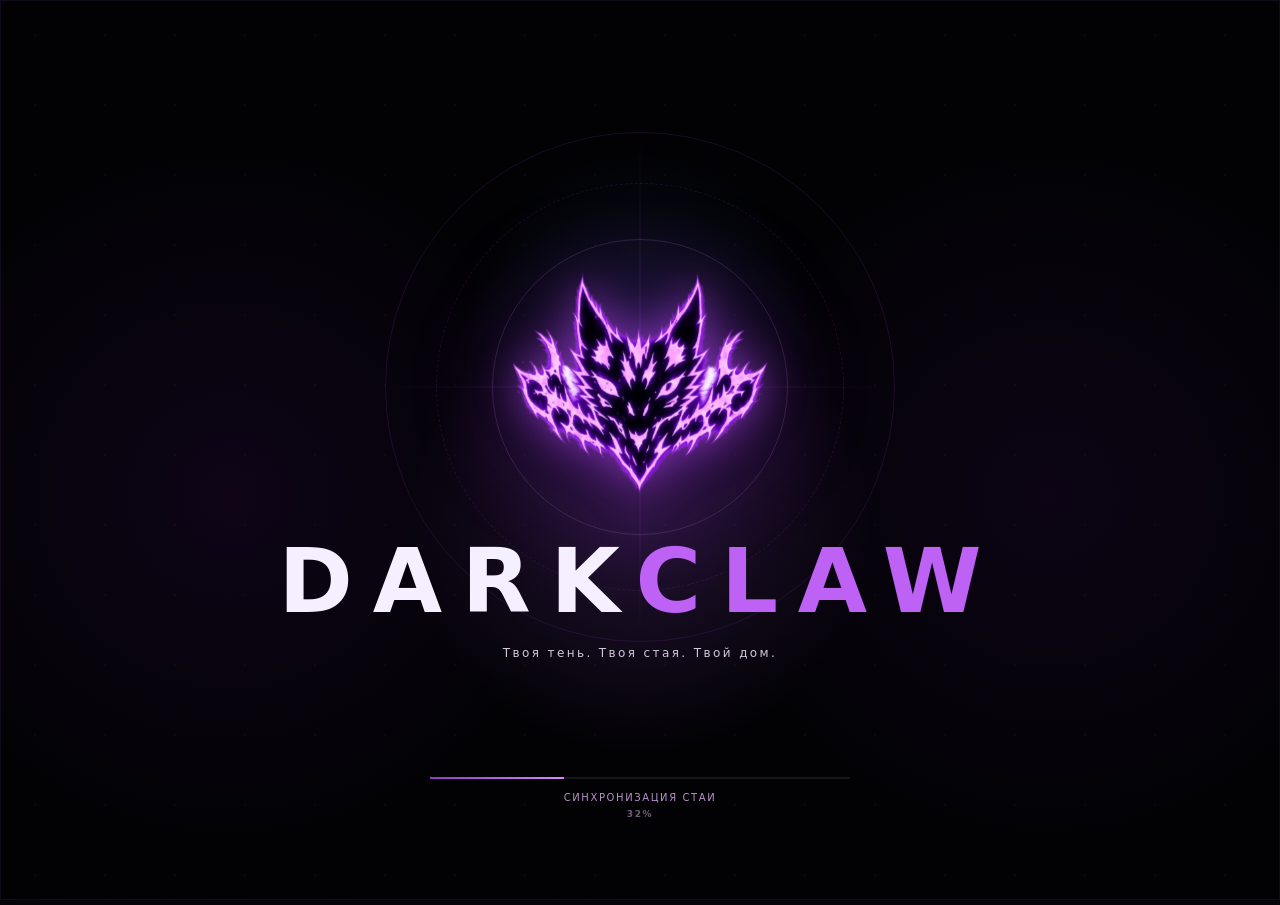
==== commit 93ce7815: "Add files via upload" ====
--- a/index.html
+++ b/index.html
@@ -3,287 +3,295 @@
 <head>
   <meta charset="utf-8">
   <meta name="viewport" content="width=device-width,initial-scale=1,viewport-fit=cover">
-  <meta name="theme-color" content="#050507">
-  <meta name="description" content="DARKCLAW CINEMA — VRChat, творчество, RPC, медиа и своя стая.">
-  <meta property="og:title" content="DARKCLAW // CINEMA">
+  <meta name="theme-color" content="#08070d">
+  <meta http-equiv="Cache-Control" content="no-cache, no-store, must-revalidate">
+  <meta http-equiv="Pragma" content="no-cache">
+  <meta http-equiv="Expires" content="0">
+  <meta name="description" content="DARKCLAW — MIDNIGHT FRAME edition.">
+  <meta property="og:title" content="DARKCLAW // MIDNIGHT FRAME">
   <meta property="og:description" content="Твоя тень. Твоя стая. Твой дом.">
+  <meta property="og:type" content="website">
   <meta property="og:image" content="darkclaw-mark.webp">
   <link rel="icon" href="darkclaw-mark.webp">
-  <link rel="stylesheet" href="darkclaw-cinema.css?v=15.0.0">
-  <script defer src="darkclaw-cinema.js?v=15.0.0"></script>
-  <title>DARKCLAW // CINEMA</title>
+  <link rel="stylesheet" href="darkclaw-liquid-v10.css?v=12.0.0">
+  <script defer src="darkclaw-liquid-v10.js?v=12.0.0"></script>
+  <title>DARKCLAW // MIDNIGHT FRAME</title>
 </head>
-<body class="is-booting" data-view="home">
-  <div class="boot" id="boot" aria-label="DARKCLAW CINEMA loading">
-    <div class="boot-beam"></div>
-    <div class="boot-grain"></div>
-    <div class="boot-bars"><i></i><i></i></div>
-    <div class="boot-frame" aria-hidden="true">
-      <span class="perf top"></span><span class="perf bottom"></span>
-    </div>
-    <div class="boot-count" id="boot-count">03</div>
-    <div class="boot-logo-wrap">
-      <div class="boot-halo"></div>
-      <img src="darkclaw-mark.webp" alt="DARKCLAW" draggable="false">
-      <small>A DARKCLAW PRODUCTION</small>
+<body class="is-booting" data-view="nexus">
+  <div class="boot boot-midnight" id="boot" aria-live="polite" aria-label="Загрузка DARKCLAW">
+    <div class="midnight-loader-bg"></div>
+    <div class="midnight-loader-seal" aria-hidden="true">
+      <i class="ml-ring r1"></i><i class="ml-ring r2"></i><i class="ml-ring r3"></i>
+      <span class="ml-ray ray-v"></span><span class="ml-ray ray-h"></span>
+    </div>
+    <img class="midnight-loader-logo" src="darkclaw-mark.webp" alt="DARKCLAW" draggable="false">
+    <div class="midnight-loader-copy">
       <h1>DARK<span>CLAW</span></h1>
-      <p>ТВОЯ ТЕНЬ. ТВОЯ СТАЯ. ТВОЙ ДОМ.</p>
-    </div>
-    <div class="boot-meta"><span id="boot-status">PROJECTOR // START</span><b id="boot-percent">00%</b></div>
+      <p>Твоя тень. Твоя стая. Твой дом.</p>
+    </div>
+    <div class="midnight-loader-progress">
+      <div class="ml-track"><span id="boot-progress-bar"></span></div>
+      <small id="boot-status">Вход в стаю...</small>
+      <b id="boot-step">00%</b>
+    </div>
   </div>
 
-  <div class="film-grain" aria-hidden="true"></div>
-  <div class="vignette" aria-hidden="true"></div>
-
-  <div class="site" id="site">
-    <header class="cinema-header">
-      <button class="cinema-brand" type="button" data-open-view="home" aria-label="DARKCLAW home">
+  <div class="cursor-dot" id="cursor-dot"></div>
+  <div class="cursor-glow" id="cursor-glow"></div>
+
+  <div class="app" id="app">
+    <div class="backdrop-blobs"><i></i><i></i><i></i><i></i></div>
+    <aside class="side-shell" id="side-shell">
+      <button class="brand-node magnetic" type="button" data-open-view="nexus" aria-label="DARKCLAW">
         <img src="darkclaw-mark.webp" alt="" draggable="false">
-        <span><b>DARKCLAW</b><small>CINEMA // 15</small></span>
+        <div><b>DARKCLAW</b><small>MIDNIGHT FRAME // УЗЕЛ 12</small></div>
       </button>
-      <nav class="cinema-nav" aria-label="Основная навигация">
-        <button class="active" type="button" data-view-btn="home">ГЛАВНАЯ</button>
-        <button type="button" data-view-btn="story">ИСТОРИЯ</button>
-        <button type="button" data-view-btn="rpc">RPC</button>
-        <button type="button" data-view-btn="media">MEDIA</button>
-        <button type="button" data-view-btn="cast">CAST</button>
-        <button type="button" data-view-btn="events">EVENTS</button>
-        <button type="button" data-view-btn="creator">CREATOR</button>
+      <nav class="side-nav" aria-label="Навигация">
+        <button class="is-active" type="button" data-view-btn="nexus"><span>01</span><b>ГЛАВНАЯ</b></button>
+        <button type="button" data-view-btn="origin"><span>02</span><b>О СТАЕ</b></button>
+        <button type="button" data-view-btn="chamber"><span>03</span><b>СКОРО</b></button>
+        <button type="button" data-view-btn="forge"><span>04</span><b>RPC</b></button>
+        <button type="button" data-view-btn="film"><span>05</span><b>ГАЛЕРЕЯ</b></button>
+        <button type="button" data-view-btn="signal"><span>06</span><b>НОВОСТИ</b></button>
+        <button type="button" data-view-btn="team"><span>07</span><b>КОМАНДА</b></button>
+        <button type="button" data-view-btn="core"><span>08</span><b>ИВЕНТЫ</b></button>
+        <button type="button" data-view-btn="creator"><span>09</span><b>СОЗДАТЕЛЬ</b></button>
+        <button type="button" data-view-btn="portals"><span>10</span><b>ССЫЛКИ</b></button>
+        <button type="button" data-view-btn="vault"><span>11</span><b>АРХИВ</b></button>
       </nav>
-      <div class="header-actions">
-        <button class="header-more" type="button" data-open-menu><span>MENU</span><i></i></button>
+      <div class="side-utils">
+        <button type="button" data-open-palette>⌘K</button>
+        <button type="button" data-open-terminal>&gt;_</button>
+      </div>
+    </aside>
+
+    <header class="top-shell glass-panel">
+      <div class="top-left">
+        <span class="live-ping"></span>
+        <b>DARKCLAW</b>
+        <small id="view-label">NEXUS // 01</small>
+      </div>
+      <div class="top-center">
+        <button class="pill magnetic" type="button" data-open-view="team">КОМАНДА</button>
+        <button class="pill magnetic" type="button" data-open-view="forge">RPC</button>
+        <button class="pill magnetic" type="button" data-open-view="core">ИВЕНТЫ</button>
+      </div>
+      <div class="top-right">
+        <span id="live-clock">--:--:--</span>
+        <span id="session-id">DC-------</span>
+        <button class="mobile-menu-btn" type="button" data-toggle-menu aria-label="Меню"><span></span><span></span><span></span></button>
       </div>
     </header>
-
-    <main class="cinema-stage" id="cinema-stage">
-      <section class="scene scene-home is-active" data-view-panel="home">
-        <div class="hero-bg" aria-hidden="true">
-          <img src="gothic-bg.webp" alt="" draggable="false">
-          <div class="hero-bg-layer"></div>
-        </div>
-        <div class="hero-letterbox top"></div><div class="hero-letterbox bottom"></div>
-        <div class="hero-content">
-          <div class="eyebrow"><span>DC / 001</span><i></i><span>NOW SCREENING</span></div>
-          <h1><span>DARK</span><b>CLAW</b></h1>
-          <p>VRChat. Творчество. Ночные истории. Люди, которые становятся своей стаей.</p>
-          <div class="hero-actions">
-            <a class="cinema-btn primary" href="https://discord.gg/mGGN2RqEHw" target="_blank" rel="noopener noreferrer"><span>ENTER THE PACK</span><b>↗</b></a>
-            <button class="cinema-btn ghost" type="button" data-open-view="media"><span>WATCH THE STORY</span><b>▶</b></button>
+    <button class="menu-scrim" type="button" data-close-menu hidden aria-label="Закрыть меню"></button>
+
+    <main class="stage" id="stage">
+      <section class="view is-active" data-view-panel="nexus">
+        <div class="hero-grid">
+          <article class="hero-copy glass-panel liquid reveal">
+            <small class="section-kicker">ГЛАВНАЯ // ВХОДНОЙ УЗЕЛ</small>
+            <h1>DARK<span>CLAW</span></h1>
+            <p class="hero-lead">DARKCLAW — место, где собираются свои: для общения, творчества, VRChat и атмосферы, которую хочется чувствовать снова и снова. Здесь каждый раздел — часть одной живой системы, а не просто набор ссылок.</p>
+            <div class="hero-actions">
+              <a class="action-btn discord magnetic" href="https://discord.gg/mGGN2RqEHw" target="_blank" rel="noopener noreferrer"><span>ВСТУПИТЬ В DISCORD</span><b>↗</b></a>
+              <a class="action-btn youtube magnetic" href="https://youtube.com/@ari-t_t-ari?si=6IhQ3LeFlLpI8_-9" target="_blank" rel="noopener noreferrer"><span>▶ YOUTUBE</span><b>↗</b></a>
+              <div class="support-shell">
+                <button class="action-btn support disabled" type="button" data-disabled-support><span>ТЕХПОДДЕРЖКА</span><b>×</b></button>
+                <div class="support-tip"><strong>В РАЗРАБОТКЕ</strong><small>Техподдержка временно недоступна</small></div>
+              </div>
+            </div>
+            <div class="micro-links">
+              <button type="button" data-open-view="team">КОМАНДА / ОСНОВНОЙ СОСТАВ</button>
+              <button type="button" data-open-view="forge">RPC / ТВОРЧЕСКОЕ НАПРАВЛЕНИЕ</button>
+              <button type="button" data-open-view="core">ИВЕНТЫ / СКОРО</button>
+            </div>
+          </article>
+
+          <article class="hero-network glass-panel liquid reveal delay-1">
+            <div class="network-sigil">
+              <img src="darkclaw-mark.webp" alt="DARKCLAW" draggable="false">
+              <i class="orbit a"></i><i class="orbit b"></i><i class="orbit c"></i>
+            </div>
+            <button class="network-node n1 magnetic" type="button" data-open-view="team"><small>07</small><b>КОМАНДА</b></button>
+            <button class="network-node n2 magnetic" type="button" data-open-view="forge"><small>04</small><b>RPC</b></button>
+            <button class="network-node n3 magnetic" type="button" data-open-view="film"><small>05</small><b>ГАЛЕРЕЯ</b></button>
+            <button class="network-node n4 magnetic" type="button" data-open-view="core"><small>08</small><b>EVENT</b></button>
+            <div class="network-readout"><span>СТАТУС СЕТИ</span><strong>LIQUID VOID / АКТИВЕН</strong></div>
+          </article>
+
+          <aside class="status-stack">
+            <div class="status-card glass-panel reveal delay-1"><span>CORE</span><b>АКТИВЕН</b><small>ГЛАВНЫЙ УЗЕЛ АКТИВЕН</small></div>
+            <div class="status-card glass-panel reveal delay-2"><span>RPC</span><b>RPC</b><small>ТВОРЧЕСКИЙ УЗЕЛ ГОТОВ</small></div>
+            <div class="status-card glass-panel reveal delay-3"><span>MEDIA</span><b>ГАЛЕРЕЯ</b><small>VAULT INDEXED</small></div>
+            <div class="status-card glass-panel reveal delay-4"><span>EVENTS</span><b>TBA</b><small>ТАЙМЕР ОЖИДАЕТ ДАТУ</small></div>
+          </aside>
+        </div>
+      </section>
+
+      <section class="view" data-view-panel="origin" hidden>
+        <div class="origin-grid">
+          <article class="glass-panel giant-quote liquid"><small>О СТАЕ // КОДЕКС</small><h2>ТВОЯ ТЕНЬ.<br>ТВОЯ СТАЯ.<br>ТВОЙ ДОМ.</h2><p>DARKCLAW — пространство для общения, VRChat, творчества, игр и атмосферы без лишнего пафоса.</p></article>
+          <article class="glass-panel liquid manifesto"><small>01 / PEOPLE</small><strong>Люди важнее цифр.</strong><p>Смысл не в количестве, а в ощущении своего круга.</p></article>
+          <article class="glass-panel liquid manifesto"><small>02 / CRAFT</small><strong>Свои аватары, миры и контент.</strong><p>Здесь можно не только тусоваться, но и создавать.</p></article>
+          <article class="glass-panel liquid manifesto"><small>03 / ATMOSPHERE</small><strong>Визуальный язык и настроение.</strong><p>DARKCLAW строится как отдельная эстетическая зона.</p></article>
+        </div>
+      </section>
+
+      <section class="view" data-view-panel="chamber" hidden>
+        <div class="sealed-card glass-panel liquid"><small>РАЗДЕЛ // ЗАКРЫТ</small><h2>СКОРО...</h2><p>Раздел формируется. Когда будет готов — откроется как отдельный узел внутри системы.</p><div class="seal-ring"><i></i><i></i><b>DC</b></div></div>
+      </section>
+
+      <section class="view" data-view-panel="forge" hidden>
+        <div class="forge-grid">
+          <article class="glass-panel liquid forge-main">
+            <small>FORGE // REDPAD ТВОРЧЕСТВО</small>
+            <h2>RPC</h2>
+            <p>Отдельная ветка проекта, отвечающая за VRChat-контент, кастомы, окружение и креативные сборки.</p>
+            <a class="action-btn primary magnetic" href="https://rpc-order-website.onrender.com/" target="_blank" rel="noopener noreferrer"><span>ОТКРЫТЬ RPC</span><b>↗</b></a>
+          </article>
+          <article class="glass-panel liquid forge-mark"><img src="rpc-mark.webp" alt="RPC" draggable="false"><small>FORGE GLASS / АКТИВЕН</small></article>
+          <article class="glass-panel liquid forge-card"><small>WORLD СБОРКА</small><strong>VRCHAT WORLDS</strong><p>Локации, визуал, интерактив, атмосфера.</p></article>
+          <article class="glass-panel liquid forge-card"><small>AVATAR WORK</small><strong>CUSTOM AVATARS</strong><p>Кастомы, стилистика и аксессуары.</p></article>
+          <article class="glass-panel liquid forge-card"><small>ART PIPELINE</small><strong>3D CONTENT</strong><p>Пропсы, объекты и визуальные пакеты.</p></article>
+        </div>
+      </section>
+
+      <section class="view" data-view-panel="film" hidden>
+        <div class="film-head glass-panel"><small>ГАЛЕРЕЯ // МЕДИА-АРХИВ</small><h2>ГАЛЕРЕЯ</h2><div class="gallery-filter"><button class="is-active" data-media-filter="all">ВСЁ</button><button data-media-filter="vrchat">VRCHAT</button><button data-media-filter="events">ИВЕНТЫ</button><button data-media-filter="rpc">RPC</button></div></div>
+        <div class="film-strip">
+          <button class="film-frame large glass-panel" type="button" data-gallery-index="0" data-media-kind="vrchat"><img src="avatar-lab.svg" alt="Avatar Lab" draggable="false"><div><small>01</small><strong>AVATAR LAB</strong><span>ОТКРЫТЬ ↗</span></div></button>
+          <button class="film-frame tall glass-panel" type="button" data-gallery-index="1" data-media-kind="vrchat"><img src="world-night.svg" alt="Night World" draggable="false"><div><small>02</small><strong>NIGHT WORLD</strong><span>ОТКРЫТЬ ↗</span></div></button>
+          <button class="film-frame glass-panel" type="button" data-gallery-index="2" data-media-kind="events"><img src="event-stage.svg" alt="Community Event" draggable="false"><div><small>03</small><strong>СООБЩЕСТВО EVENT</strong><span>ОТКРЫТЬ ↗</span></div></button>
+          <button class="film-frame glass-panel" type="button" data-gallery-index="3" data-media-kind="rpc"><img src="studio-grid.svg" alt="Creator Studio" draggable="false"><div><small>04</small><strong>ТВОРЧЕСТВО STUDIO</strong><span>ОТКРЫТЬ ↗</span></div></button>
+        </div>
+      </section>
+
+      <section class="view" data-view-panel="signal" hidden>
+        <div class="signal-wrap">
+          <article class="glass-panel liquid signal-main"><small>НОВОСТИ // КРУПНОЕ ОБНОВЛЕНИЕ</small><h2>LIQUID VOID</h2><p>Новый каркас, стеклянный интерфейс, жидкие переходы, усиленные анимации, возвращённый курсор и свежая система модулей.</p><div><span>ПЕРЕСБОРКА</span><span>ЖИДКОЕ СТЕКЛО</span><span>КИБЕР-ГОТИКА</span></div></article>
+          <article class="glass-panel liquid signal-line"><b>CORE</b><div><strong>NEXUS АКТИВЕН</strong><p>Основная система загружена.</p></div><span>100%</span></article>
+          <article class="glass-panel liquid signal-line"><b>RPC</b><div><strong>FORGE READY</strong><p>RPC ссылка и витрина активны.</p></div><span>LIVE</span></article>
+          <article class="glass-panel liquid signal-line"><b>SUP</b><div><strong>ПОДДЕРЖКА LOCKED</strong><p>Техподдержка в разработке.</p></div><span>РАЗРАБ.</span></article>
+          <article class="glass-panel liquid signal-line"><b>EVT</b><div><strong>EVENT CORE IDLE</strong><p>Ожидается новая дата.</p></div><span>TBA</span></article>
+        </div>
+      </section>
+
+      <section class="view" data-view-panel="team" hidden>
+        <div class="team-shell">
+          <header class="team-header glass-panel"><small>КОМАНДА // ПОЛНЫЕ ФОТО</small><h2>ОСНОВНОЙ СОСТАВ</h2><p>Фотографии участников показаны полностью, без жёсткого обрезания. Карточки команды пересобраны под новый liquid glass стиль.</p></header>
+          <div class="team-grid">
+            <article class="member-card glass-panel liquid feature">
+              <div class="portrait-shell full-visible"><img src="creator-ari.webp" alt="ARI Em" draggable="false"></div>
+              <div class="member-meta"><small>DC-001 / ОСНОВАТЕЛЬ</small><h3>ARI EM</h3><strong>Создатель DARKCLAW</strong><p>Визуальное направление, структура сообщества и развитие DARKCLAW.</p><button type="button" class="mini-link magnetic" data-open-view="creator">ОТКРЫТЬ ПРОФИЛЬ →</button></div>
+            </article>
+            <article class="member-card glass-panel liquid">
+              <div class="portrait-shell full-visible"><img src="jr-vinter.webp" alt="JR VINTER" draggable="false"></div>
+              <div class="member-meta"><small>DC-002 / RPC</small><h3>JR VINTER</h3><strong>Создатель RPC</strong><p>Творческое направление RedPad Creator и развитие 3D-проектов.</p><button type="button" class="mini-link magnetic" data-open-view="forge">ОТКРЫТЬ RPC →</button></div>
+            </article>
+            <article class="member-card glass-panel liquid">
+              <div class="portrait-shell full-visible"><img src="rgw.webp" alt="RGW" draggable="false"></div>
+              <div class="member-meta"><small>DC-003 / MEDIA</small><h3>RGW</h3><strong>Главный актер</strong><p>Медийное и сценическое направление DARKCLAW.</p><button type="button" class="mini-link magnetic" data-open-view="film">ОТКРЫТЬ МЕДИА →</button></div>
+            </article>
+            <article class="member-card glass-panel liquid">
+              <div class="portrait-shell full-visible"><img src="senko.webp" alt="SENKO" draggable="false"></div>
+              <div class="member-meta"><small>DC-004 / STAFF</small><h3>SENKO</h3><strong>Главный STAFF</strong><p>Главный модератор сообщества. Следит за порядком, помогает участникам и держит внутреннюю структуру DARKCLAW в стабильности.</p><button type="button" class="mini-link magnetic" data-open-view="signal">ОТКРЫТЬ НОВОСТИ →</button></div>
+            </article>
           </div>
         </div>
-        <div class="hero-foot">
-          <div><small>STATUS</small><strong>ONLINE</strong></div>
-          <div><small>FEATURED</small><strong>DARKCLAW CINEMA</strong></div>
-          <div><small>NEXT</small><button type="button" data-open-view="story">THE STORY →</button></div>
-        </div>
-      </section>
-
-      <section class="scene scene-story" data-view-panel="story" hidden>
-        <div class="scene-backdrop story-bg"></div>
-        <div class="scene-inner story-layout">
-          <div class="scene-title-block reveal">
-            <small>CHAPTER 01 / THE STORY</small>
-            <h2>НЕ СЕРВЕР.<br><em>МЕСТО, КУДА<br>ВОЗВРАЩАЮТСЯ.</em></h2>
+      </section>
+
+      <section class="view" data-view-panel="core" hidden>
+        <div class="core-grid">
+          <article class="glass-panel liquid radar-card">
+            <small>ИВЕНТЫ // РАДАР</small>
+            <div class="radar"><i></i><i></i><i></i><span></span></div>
+            <div class="event-state"><i></i> ПЛАНИРОВАНИЕ</div>
+          </article>
+          <article class="glass-panel liquid countdown-card">
+            <small>СЛЕДУЮЩИЙ ИВЕНТ</small>
+            <h2>TBA</h2>
+            <p>Когда у события появится реальная дата, таймер ниже начнёт отсчёт автоматически.</p>
+            <div class="countdown" id="countdown" data-event-date=""><div><strong id="cd-days">TBA</strong><small>ДНИ</small></div><div><strong id="cd-hours">--</strong><small>ЧАСЫ</small></div><div><strong id="cd-mins">--</strong><small>МИН</small></div></div>
+          </article>
+          <article class="glass-panel liquid event-card"><small>01 / NIGHT</small><strong>VRCHAT NIGHT</strong><span>SOON</span></article>
+          <article class="glass-panel liquid event-card"><small>02 / PLAY</small><strong>GAME NIGHT</strong><span>SOON</span></article>
+          <article class="glass-panel liquid event-card"><small>03 / SHOW</small><strong>SHOWCASE</strong><span>SOON</span></article>
+        </div>
+      </section>
+
+      <section class="view" data-view-panel="creator" hidden>
+        <div class="creator-grid">
+          <article class="glass-panel liquid creator-hero">
+            <div class="creator-photo full-visible"><img src="creator-ari.webp" alt="ARI Em" draggable="false"></div>
+            <div class="creator-copy"><small>СОЗДАТЕЛЬ // DC-001</small><h2>ARI EM</h2><p>Создатель DARKCLAW. Внешний профиль открывается только после ручного нажатия.</p><dl><div><dt>РОЛЬ</dt><dd>ОСНОВАТЕЛЬ</dd></div><div><dt>УЗЕЛ</dt><dd>DC-001</dd></div><div><dt>СТАТУС</dt><dd>АКТИВЕН</dd></div></dl><a class="action-btn primary magnetic" href="https://ariem-hub.github.io/Profile-ARI-Em/" target="_blank" rel="noopener noreferrer"><span>ОТКРЫТЬ ПРОФИЛЬ ARI EM</span><b>↗</b></a></div>
+          </article>
+        </div>
+      </section>
+
+      <section class="view" data-view-panel="portals" hidden>
+        <div class="portals-grid">
+          <a class="glass-panel liquid portal-card magnetic" href="https://discord.gg/mGGN2RqEHw" target="_blank" rel="noopener noreferrer"><small>01 / СООБЩЕСТВО</small><strong>ВСТУПИТЬ В DISCORD</strong><b>↗</b></a>
+          <a class="glass-panel liquid portal-card yt magnetic" href="https://youtube.com/@ari-t_t-ari?si=6IhQ3LeFlLpI8_-9" target="_blank" rel="noopener noreferrer"><small>02 / ВИДЕО</small><strong>▶ YOUTUBE</strong><b>↗</b></a>
+          <a class="glass-panel liquid portal-card magnetic" href="https://rpc-order-website.onrender.com/" target="_blank" rel="noopener noreferrer"><small>03 / ТВОРЧЕСТВО</small><strong>ОТКРЫТЬ RPC</strong><b>↗</b></a>
+          <div class="glass-panel liquid portal-card disabled"><small>04 / ПОДДЕРЖКА</small><strong>ТЕХПОДДЕРЖКА</strong><b>РАЗРАБ.</b></div>
+        </div>
+      </section>
+
+      <section class="view" data-view-panel="vault" hidden>
+        <div class="vault-grid">
+          <article class="glass-panel liquid relic"><small>RELIC / 001</small><strong>ОСНОВА</strong><p>DARKCLAW identity established.</p><span>ARCHIVED</span></article>
+          <article class="glass-panel liquid relic"><small>RELIC / 002</small><strong>СВЯЗЬ С RPC</strong><p>RedPad Creator connected.</p><span>ACTIVE</span></article>
+          <article class="glass-panel liquid relic"><small>RELIC / 003</small><strong>LIQUID VOID</strong><p>Full glass-interface rebuild.</p><span>CURRENT</span></article>
+          <article class="glass-panel liquid relic counter"><small>ПОСЕЩЕНИЯ СТРАНИЦЫ</small><strong id="visit-counter-value">—</strong><p id="visit-counter">ПОДКЛЮЧЕНИЕ СЧЁТЧИКА</p></article>
+          <button class="shadow-trigger glass-panel magnetic" type="button" data-open-shadow>◈ OPEN SHADOW УЗЕЛ</button>
+        </div>
+      </section>
+    </main>
+
+    <footer class="bottom-hud glass-panel">
+      <div><span>СБОРКА</span><b>12.0 / MIDNIGHT FRAME</b></div>
+      <div><span>РАЗДЕЛ</span><b id="hud-view">ГЛАВНАЯ</b></div>
+      <div><span>СЕТЬ</span><b>АКТИВЕН</b></div>
+      <div><span>ПОДДЕРЖКА</span><b>РАЗРАБ.ELOPMENT</b></div>
+    </footer>
+
+    <div class="ari-consent" id="ari-consent" hidden aria-hidden="true">
+      <div class="ari-consent-card glass-panel" role="dialog" aria-modal="false" aria-labelledby="ari-consent-title">
+        <div class="ari-consent-avatar"><img src="ari-hello.webp" alt="ARI" draggable="false"></div>
+        <div class="ari-consent-copy">
+          <small>ГОЛОСОВОЙ ПОМОЩНИК // ARI</small>
+          <h2 id="ari-consent-title">Хотите запустить голосового ассистента?</h2>
+          <p>ARI будет сопровождать вас по разделам DARKCLAW и говорить отдельную реплику для каждой вкладки.</p>
+          <div class="ari-consent-actions">
+            <button class="ari-consent-yes magnetic" type="button" data-ari-consent="yes"><span>ЗАПУСТИТЬ ARI</span><b>→</b></button>
+            <button class="ari-consent-no" type="button" data-ari-consent="no">НЕ СЕЙЧАС</button>
           </div>
-          <div class="story-copy reveal delay-1">
-            <p class="lead">DARKCLAW соединяет VRChat, творчество, медиа и людей в одном пространстве со своим характером.</p>
-            <div class="story-chapters">
-              <article><span>01</span><div><b>PEOPLE</b><p>Люди важнее счётчика участников. Стая появляется только там, где начинают узнавать друг друга.</p></div></article>
-              <article><span>02</span><div><b>CRAFT</b><p>Аватары, миры, арты, видео и идеи — здесь можно не только смотреть, но и создавать.</p></div></article>
-              <article><span>03</span><div><b>ATMOSPHERE</b><p>Ночные разговоры, VRChat и визуальный язык DARKCLAW складываются в одну историю.</p></div></article>
-            </div>
-          </div>
-          <div class="story-mark reveal delay-2"><img src="darkclaw-mark.webp" alt="DARKCLAW" draggable="false"><span>EST. DARKCLAW</span></div>
-        </div>
-      </section>
-
-      <section class="scene scene-rpc" data-view-panel="rpc" hidden>
-        <div class="scene-backdrop rpc-bg"></div>
-        <div class="scene-inner rpc-layout">
-          <div class="rpc-poster reveal">
-            <img src="rpc-mark.webp" alt="RPC" draggable="false">
-            <small>DARKCLAW PRESENTS</small>
-            <h2>RPC</h2>
-            <p>REDPAD CREATOR</p>
-          </div>
-          <div class="rpc-copy reveal delay-1">
-            <small>CHAPTER 02 / PRODUCTION</small>
-            <h2>ТВОЯ ИДЕЯ.<br><em>НАША СБОРКА.</em></h2>
-            <p>Кастомные VRChat-аватары, миры, 3D и технические системы. Не нужно знать названия всех инструментов — достаточно показать, что ты хочешь получить.</p>
-            <div class="rpc-services">
-              <button type="button"><span>01</span><b>CUSTOM AVATARS</b><em>PC / QUEST</em></button>
-              <button type="button"><span>02</span><b>VRCHAT WORLDS</b><em>DESIGN / UDON</em></button>
-              <button type="button"><span>03</span><b>3D & SYSTEMS</b><em>BUILD / FX</em></button>
-            </div>
-            <a class="cinema-btn primary wide" href="https://rpc-order-website.onrender.com/" target="_blank" rel="noopener noreferrer"><span>ОФОРМИТЬ ЗАКАЗ RPC</span><b>↗</b></a>
-          </div>
-        </div>
-      </section>
-
-      <section class="scene scene-media" data-view-panel="media" hidden>
-        <div class="scene-inner media-layout">
-          <header class="media-head reveal">
-            <div><small>CHAPTER 03 / MEDIA</small><h2>КАДРЫ,<br><em>КОТОРЫЕ ОСТАЮТСЯ.</em></h2></div>
-            <a href="https://youtube.com/@ari-t_t-ari?si=6IhQ3LeFlLpI8_-9" target="_blank" rel="noopener noreferrer">YOUTUBE ↗</a>
-          </header>
-          <div class="film-wall reveal delay-1">
-            <button class="still hero-still" type="button" data-gallery="gothic-bg.webp" data-caption="DARKCLAW / CINEMATIC FRAME">
-              <img src="gothic-bg.webp" alt="DARKCLAW cinematic frame" draggable="false">
-              <div><small>FEATURED / 01</small><b>DARKCLAW CINEMATIC</b><span>OPEN FRAME ↗</span></div>
-            </button>
-            <button class="still" type="button" data-gallery="creator-ari.webp" data-caption="ARI EM / CREATOR">
-              <img src="creator-ari.webp" alt="ARI EM" draggable="false"><div><small>FRAME / 02</small><b>ARI EM</b></div>
-            </button>
-            <button class="still" type="button" data-gallery="jr-vinter.webp" data-caption="JR VINTER / RPC">
-              <img src="jr-vinter.webp" alt="JR VINTER" draggable="false"><div><small>FRAME / 03</small><b>RPC</b></div>
-            </button>
-            <button class="still" type="button" data-gallery="rgw.webp" data-caption="RGW / MEDIA">
-              <img src="rgw.webp" alt="RGW" draggable="false"><div><small>FRAME / 04</small><b>RGW</b></div>
-            </button>
-            <button class="still" type="button" data-gallery="senko.webp" data-caption="SENKO / STAFF">
-              <img src="senko.webp" alt="SENKO" draggable="false"><div><small>FRAME / 05</small><b>SENKO</b></div>
-            </button>
-          </div>
-          <div class="social-reel reveal delay-2">
-            <a href="https://youtube.com/@ari-t_t-ari?si=6IhQ3LeFlLpI8_-9" target="_blank" rel="noopener noreferrer"><span>▶</span><div><small>YOUTUBE</small><b>ФИЛЬМЫ / SHORTS / VRCHAT</b></div><em>↗</em></a>
-            <div class="social-disabled"><span>♪</span><div><small>TIKTOK</small><b>ССЫЛКА ЕЩЁ НЕ ПОДКЛЮЧЕНА</b></div><em>SOON</em></div>
-          </div>
-        </div>
-      </section>
-
-      <section class="scene scene-cast" data-view-panel="cast" hidden>
-        <div class="scene-inner cast-layout">
-          <header class="cast-head reveal"><small>CHAPTER 04 / THE CAST</small><h2>В ГЛАВНЫХ РОЛЯХ.</h2><p>Люди, которые стоят за DARKCLAW.</p></header>
-          <div class="cast-grid">
-            <article class="cast-card lead reveal">
-              <div class="cast-photo"><img src="creator-ari.webp" alt="ARI EM" draggable="false"></div>
-              <div class="cast-info"><small>01 / CREATOR</small><h3>ARI EM</h3><strong>Создатель DARKCLAW</strong><p>Концепция, визуальное направление и развитие проекта.</p><button type="button" data-open-view="creator">PROFILE →</button></div>
-            </article>
-            <article class="cast-card reveal delay-1">
-              <div class="cast-photo"><img src="jr-vinter.webp" alt="JR VINTER" draggable="false"></div>
-              <div class="cast-info"><small>02 / RPC</small><h3>JR VINTER</h3><strong>Создатель RPC</strong><p>Аватары, миры и техническое направление.</p><button type="button" data-open-view="rpc">RPC →</button></div>
-            </article>
-            <article class="cast-card reveal delay-2">
-              <div class="cast-photo"><img src="rgw.webp" alt="RGW" draggable="false"></div>
-              <div class="cast-info"><small>03 / MEDIA</small><h3>RGW</h3><strong>Главный актёр</strong><p>Медийное и сценическое направление.</p><button type="button" data-open-view="media">MEDIA →</button></div>
-            </article>
-            <article class="cast-card reveal delay-3">
-              <div class="cast-photo"><img src="senko.webp" alt="SENKO" draggable="false"></div>
-              <div class="cast-info"><small>04 / STAFF</small><h3>SENKO</h3><strong>Главный STAFF</strong><p>Главный модератор и внутренняя стабильность сообщества.</p><button type="button" data-open-view="news">NEWS →</button></div>
-            </article>
-          </div>
-        </div>
-      </section>
-
-      <section class="scene scene-events" data-view-panel="events" hidden>
-        <div class="scene-inner events-layout">
-          <header class="events-head reveal"><small>CHAPTER 05 / EVENTS</small><h2>COMING<br><em>SOON.</em></h2><p>Когда событие получит дату — афиша оживёт и запустит отсчёт.</p></header>
-          <div class="poster-row">
-            <article class="event-poster reveal delay-1"><div class="poster-art p1"><span>01</span></div><small>VRCHAT NIGHT</small><h3>AFTER DARK</h3><p>DATE // TBA</p></article>
-            <article class="event-poster reveal delay-2"><div class="poster-art p2"><span>02</span></div><small>COMMUNITY EVENT</small><h3>THE PACK</h3><p>DATE // TBA</p></article>
-            <article class="event-poster reveal delay-3"><div class="poster-art p3"><span>03</span></div><small>SHOWCASE</small><h3>FRAME ZERO</h3><p>DATE // TBA</p></article>
-          </div>
-        </div>
-      </section>
-
-      <section class="scene scene-creator" data-view-panel="creator" hidden>
-        <div class="scene-inner creator-layout">
-          <div class="creator-visual reveal"><img src="creator-ari.webp" alt="ARI EM" draggable="false"><div class="creator-credit"><small>DIRECTED BY</small><b>ARI EM</b></div></div>
-          <div class="creator-copy reveal delay-1">
-            <small>CHAPTER 06 / CREATOR</small>
-            <h2>ARI<br><em>EM</em></h2>
-            <p>Создатель DARKCLAW. Концепция, эстетика проекта и направление, в котором развивается стая.</p>
-            <dl><div><dt>ROLE</dt><dd>CREATOR</dd></div><div><dt>PROJECT</dt><dd>DARKCLAW</dd></div><div><dt>STATUS</dt><dd>ACTIVE</dd></div></dl>
-            <a class="cinema-btn primary wide" href="https://ariem-hub.github.io/Profile-ARI-Em/" target="_blank" rel="noopener noreferrer"><span>ОТКРЫТЬ ПРОФИЛЬ</span><b>↗</b></a>
-          </div>
-        </div>
-      </section>
-
-      <section class="scene scene-news" data-view-panel="news" hidden>
-        <div class="scene-inner news-layout">
-          <header class="news-head reveal"><small>EXTRA / NEWS WIRE</small><h2>СИГНАЛЫ<br><em>ИЗ DARKCLAW.</em></h2></header>
-          <div class="news-list reveal delay-1">
-            <article><span>01</span><div><small>CURRENT RELEASE</small><h3>DARKCLAW CINEMA</h3><p>Полный визуальный rebuild сайта: новый кино-интерфейс, сцены, загрузка и мобильная версия.</p></div><b>NOW</b></article>
-            <article><span>02</span><div><small>RPC</small><h3>ORDER SYSTEM</h3><p>Форма заказов RPC доступна для аватаров, миров и 3D-задач.</p></div><b>LIVE</b></article>
-            <article><span>03</span><div><small>EVENTS</small><h3>NEXT PREMIERE</h3><p>Следующее событие появится как отдельная афиша после подтверждения даты.</p></div><b>TBA</b></article>
-          </div>
-        </div>
-      </section>
-
-      <section class="scene scene-links" data-view-panel="links" hidden>
-        <div class="scene-inner links-layout">
-          <header class="links-head reveal"><small>EXTRA / PORTALS</small><h2>ВЫБЕРИ<br><em>СЛЕДУЮЩУЮ СЦЕНУ.</em></h2></header>
-          <div class="portal-grid reveal delay-1">
-            <a href="https://discord.gg/mGGN2RqEHw" target="_blank" rel="noopener noreferrer"><span>01</span><small>COMMUNITY</small><h3>DISCORD</h3><b>ENTER ↗</b></a>
-            <a href="https://youtube.com/@ari-t_t-ari?si=6IhQ3LeFlLpI8_-9" target="_blank" rel="noopener noreferrer"><span>02</span><small>VIDEO</small><h3>YOUTUBE</h3><b>WATCH ↗</b></a>
-            <a href="https://rpc-order-website.onrender.com/" target="_blank" rel="noopener noreferrer"><span>03</span><small>PRODUCTION</small><h3>RPC</h3><b>ORDER ↗</b></a>
-            <a href="https://ariem-hub.github.io/Profile-ARI-Em/" target="_blank" rel="noopener noreferrer"><span>04</span><small>CREATOR</small><h3>ARI EM</h3><b>OPEN ↗</b></a>
-          </div>
-        </div>
-      </section>
-
-      <section class="scene scene-archive" data-view-panel="archive" hidden>
-        <div class="scene-inner archive-layout">
-          <header class="archive-head reveal"><small>EXTRA / END CREDITS</small><h2>BLACK<br><em>ARCHIVE.</em></h2><p>То, что уже стало частью истории DARKCLAW.</p></header>
-          <div class="credits reveal delay-1">
-            <div><span>001</span><b>ORIGIN</b><small>DARKCLAW identity established.</small></div>
-            <div><span>002</span><b>RPC CONNECTION</b><small>RedPad Creator joined the ecosystem.</small></div>
-            <div><span>003</span><b>CINEMA ERA</b><small>Full cinematic interface rebuild.</small></div>
-            <div><span>∞</span><b>NEXT FRAME</b><small>The story is still being written.</small></div>
-          </div>
-        </div>
-      </section>
-    </main>
-
-    <footer class="cinema-footer">
-      <button type="button" data-open-view="news">NEWS</button>
-      <span>© DARKCLAW // CINEMA</span>
-      <button type="button" data-open-view="links">LINKS</button>
-      <button type="button" data-open-view="archive">ARCHIVE</button>
-    </footer>
-
-    <nav class="mobile-dock" aria-label="Мобильная навигация">
-      <button class="active" type="button" data-mobile-view="home"><span>⌂</span><small>HOME</small></button>
-      <button type="button" data-mobile-view="media"><span>▶</span><small>MEDIA</small></button>
-      <button type="button" data-mobile-view="rpc"><span>◆</span><small>RPC</small></button>
-      <button type="button" data-mobile-view="cast"><span>◉</span><small>CAST</small></button>
-      <button type="button" data-open-menu><span>≡</span><small>MORE</small></button>
-    </nav>
+        </div>
+      </div>
+    </div>
+    <aside class="ari-assistant" id="ari-assistant" hidden aria-live="polite" aria-label="Голосовой помощник ARI">
+      <button class="ari-portrait" id="ari-portrait-btn" type="button" aria-label="Показать реплику ARI">
+        <span class="ari-glow"></span>
+        <img id="ari-sticker" src="ari-hello.webp" alt="ARI" draggable="false">
+        <span class="ari-name">ARI</span>
+      </button>
+      <div class="ari-bubble" id="ari-bubble">
+        <div class="ari-bubble-head"><strong>ARI</strong><span>помощник DARKCLAW</span></div>
+        <p id="ari-text">Приветик~ Я ARI. Добро пожаловать в DARKCLAW. Ну что, куда пойдём сначала?</p>
+      </div>
+      <audio id="ari-voice" preload="auto"></audio>
+    </aside>
+
   </div>
 
-  <div class="menu-overlay" id="menu-overlay" hidden aria-hidden="true">
-    <button class="menu-close" type="button" data-close-menu aria-label="Закрыть">×</button>
-    <div class="menu-title"><small>DARKCLAW // CINEMA</small><b>SCENE SELECT</b></div>
-    <nav class="menu-list">
-      <button type="button" data-menu-view="home"><span>01</span><b>ГЛАВНАЯ</b><em>OPENING</em></button>
-      <button type="button" data-menu-view="story"><span>02</span><b>ИСТОРИЯ</b><em>THE STORY</em></button>
-      <button type="button" data-menu-view="rpc"><span>03</span><b>RPC</b><em>PRODUCTION</em></button>
-      <button type="button" data-menu-view="media"><span>04</span><b>MEDIA</b><em>THE FRAMES</em></button>
-      <button type="button" data-menu-view="cast"><span>05</span><b>КОМАНДА</b><em>THE CAST</em></button>
-      <button type="button" data-menu-view="events"><span>06</span><b>ИВЕНТЫ</b><em>PREMIERES</em></button>
-      <button type="button" data-menu-view="creator"><span>07</span><b>СОЗДАТЕЛЬ</b><em>DIRECTOR</em></button>
-      <button type="button" data-menu-view="news"><span>08</span><b>НОВОСТИ</b><em>NEWS WIRE</em></button>
-      <button type="button" data-menu-view="links"><span>09</span><b>ССЫЛКИ</b><em>PORTALS</em></button>
-      <button type="button" data-menu-view="archive"><span>10</span><b>АРХИВ</b><em>END CREDITS</em></button>
-    </nav>
-  </div>
-
-  <div class="ari-offer" id="ari-offer" hidden>
-    <img src="ari-hello.webp" alt="ARI" draggable="false">
-    <div><small>OPTIONAL AUDIO GUIDE</small><b>ARI может озвучивать сцены.</b></div>
-    <button type="button" data-ari-enable>ВКЛЮЧИТЬ</button>
-    <button class="ari-offer-close" type="button" data-ari-dismiss aria-label="Не сейчас">×</button>
-  </div>
-
-  <aside class="ari-assistant" id="ari-assistant" hidden aria-live="polite">
-    <button class="ari-avatar" type="button" id="ari-avatar"><img id="ari-image" src="ari-hello.webp" alt="ARI" draggable="false"><span>ARI</span></button>
-    <div class="ari-dialog" id="ari-dialog"><small>AUDIO GUIDE</small><p id="ari-text"></p><button type="button" id="ari-close">×</button></div>
-    <audio id="ari-voice" preload="auto"></audio>
-  </aside>
-
-  <div class="lightbox" id="lightbox" hidden aria-hidden="true">
-    <button type="button" class="lightbox-close" data-lightbox-close>×</button>
-    <figure><img id="lightbox-image" src="" alt="" draggable="false"><figcaption id="lightbox-caption"></figcaption></figure>
-  </div>
+  <div class="toast-stack" id="toast-stack" aria-live="polite"></div>
+  <div class="red-alert" id="red-alert"><span>СИГНАЛ ТРЕВОГИ</span><b>КОНТРОЛЬ DARKCLAW</b></div>
+
+  <div class="lightbox" id="lightbox" hidden aria-hidden="true"><button class="light-close" type="button" data-close-lightbox>×</button><button class="light-nav prev" type="button" data-light-prev>‹</button><figure><img id="lightbox-img" src="" alt="" draggable="false"><figcaption id="lightbox-caption"></figcaption></figure><button class="light-nav next" type="button" data-light-next>›</button></div>
+
+  <div class="overlay" id="palette" hidden aria-hidden="true"><div class="palette glass-panel"><div class="palette-head"><span>СПИСОК КОМАНД</span><kbd>ESC</kbd></div><input id="palette-input" type="text" autocomplete="off" placeholder="Поиск раздела или команды..."><div id="palette-results"></div></div></div>
+
+  <div class="overlay" id="terminal" hidden aria-hidden="true"><div class="terminal glass-panel"><header><div><i></i><span>DC-SHELL / LIQUID</span></div><button type="button" data-close-terminal>×</button></header><div class="terminal-output" id="terminal-output"><p class="ok">Терминал DARKCLAW готов. Введите <strong>help</strong>.</p></div><form id="terminal-form"><span>ARI@DARKCLAW:~$</span><input id="terminal-input" autocomplete="off" spellcheck="false"></form></div></div>
+
+  <div class="overlay" id="shadow" hidden aria-hidden="true"><div class="shadow-node glass-panel"><button type="button" data-close-shadow>×</button><span>◈ SHADOW УЗЕЛ</span><h2>ДОСТУП<br>РАЗРЕШЁН.</h2><p>Скрытый сектор DARKCLAW. Ты нашёл узел вне обычной навигации.</p><div><b>УЗЕЛ</b><strong>SHADOW-10</strong></div><button type="button" data-shadow-relics>ОТКРЫТЬ АРХИВ →</button></div></div>
 </body>
 </html>
--- a/darkclaw-liquid-v10.css
+++ b/darkclaw-liquid-v10.css
@@ -0,0 +1,288 @@
+:root{
+  --bg:#09080e;
+  --bg-2:#110d18;
+  --line:rgba(255,255,255,.09);
+  --line-2:rgba(201,162,255,.22);
+  --text:#f5efff;
+  --muted:#b8a8ca;
+  --accent:#b65dff;
+  --accent-2:#6ed0ff;
+  --accent-3:#ff466f;
+  --glass:rgba(18,14,26,.50);
+  --glass-2:rgba(255,255,255,.06);
+  --shadow:0 22px 70px rgba(0,0,0,.40), inset 0 1px 0 rgba(255,255,255,.08);
+  --panel-radius:28px;
+  --side:300px;
+  --top:84px;
+  --hud:72px;
+  --ease:cubic-bezier(.22,.61,.36,1);
+}
+*{box-sizing:border-box}
+html,body{margin:0;padding:0;background:var(--bg);color:var(--text);font-family:Inter,ui-sans-serif,system-ui,-apple-system,Segoe UI,Roboto,sans-serif}
+body{min-height:100vh;overflow:hidden;background:
+radial-gradient(circle at 12% 10%, rgba(178,73,255,.20), transparent 26%),
+radial-gradient(circle at 90% 8%, rgba(81,189,255,.12), transparent 20%),
+radial-gradient(circle at 80% 88%, rgba(204,78,255,.14), transparent 30%),
+linear-gradient(180deg,#07060b 0%, #0a0910 100%);
+}
+body::before{content:"";position:fixed;inset:0;background:url(gothic-bg.webp) center/cover no-repeat;opacity:.11;mix-blend-mode:screen;pointer-events:none;filter:saturate(.6) blur(1px)}
+button,input{font:inherit;color:inherit}button{cursor:pointer}img{max-width:100%;display:block;user-select:none;-webkit-user-drag:none;-webkit-touch-callout:none}
+a{text-decoration:none;color:inherit}
+[hidden]{display:none !important}
+
+.cursor-dot,.cursor-glow{position:fixed;left:0;top:0;pointer-events:none;z-index:250;opacity:0;transform:translate(-50%,-50%);transition:opacity .2s ease, transform .08s linear}
+.cursor-dot{width:8px;height:8px;border-radius:50%;background:#fff;mix-blend-mode:difference}
+.cursor-glow{width:34px;height:34px;border-radius:50%;background:radial-gradient(circle, rgba(192,107,255,.42), rgba(114,195,255,.10) 65%, transparent 72%);filter:blur(4px)}
+body.has-pointer .cursor-dot,body.has-pointer .cursor-glow{opacity:1}
+
+.backdrop-blobs{position:fixed;inset:0;pointer-events:none;overflow:hidden;z-index:0}
+.backdrop-blobs i{position:absolute;border-radius:50%;filter:blur(40px);opacity:.6;animation:float 18s ease-in-out infinite}
+.backdrop-blobs i:nth-child(1){width:240px;height:240px;left:12%;top:18%;background:rgba(182,93,255,.22)}
+.backdrop-blobs i:nth-child(2){width:320px;height:320px;right:12%;top:20%;background:rgba(81,189,255,.18);animation-delay:-6s}
+.backdrop-blobs i:nth-child(3){width:260px;height:260px;left:40%;bottom:15%;background:rgba(236,102,255,.16);animation-delay:-10s}
+.backdrop-blobs i:nth-child(4){width:200px;height:200px;right:22%;bottom:10%;background:rgba(255,70,111,.14);animation-delay:-13s}
+
+.app{position:relative;min-height:100vh;opacity:0;transform:scale(1.01);transition:opacity .9s ease,transform .9s ease,filter .9s ease}
+body.is-booting .app{opacity:0;filter:none;transform:scale(1.01);pointer-events:none}
+body.boot-open .app{opacity:1;transform:none;filter:none}
+body:not(.is-booting) .app{opacity:1;transform:none;filter:none}
+.glass-panel{background:linear-gradient(180deg, rgba(255,255,255,.10), rgba(255,255,255,.03));backdrop-filter:blur(20px) saturate(135%);-webkit-backdrop-filter:blur(20px) saturate(135%);border:1px solid var(--line);box-shadow:var(--shadow);position:relative;overflow:hidden}
+.glass-panel::before{content:"";position:absolute;inset:0;background:linear-gradient(135deg, rgba(255,255,255,.15), transparent 32%, transparent 70%, rgba(255,255,255,.07));pointer-events:none;opacity:.9}
+.glass-panel::after{content:"";position:absolute;inset:auto -10% -55% -10%;height:60%;background:radial-gradient(circle at 50% 0%, rgba(194,110,255,.20), transparent 70%);pointer-events:none;opacity:.9}
+.liquid{border-radius:var(--panel-radius);}
+.liquid:hover{border-color:var(--line-2);transform:translateY(-2px);box-shadow:0 26px 80px rgba(0,0,0,.44), inset 0 1px 0 rgba(255,255,255,.10), 0 0 0 1px rgba(194,110,255,.06)}
+.reveal{opacity:0;transform:translateY(18px);animation:rise .8s var(--ease) forwards}.delay-1{animation-delay:.08s}.delay-2{animation-delay:.16s}.delay-3{animation-delay:.24s}.delay-4{animation-delay:.32s}
+
+.side-shell{position:fixed;left:20px;top:20px;bottom:calc(var(--hud) + 16px);width:var(--side);padding:16px;display:flex;flex-direction:column;gap:14px;border-radius:34px;background:linear-gradient(180deg, rgba(255,255,255,.08), rgba(255,255,255,.03));border:1px solid var(--line);backdrop-filter:blur(22px);-webkit-backdrop-filter:blur(22px);box-shadow:var(--shadow);z-index:60}
+.brand-node{display:flex;align-items:center;gap:14px;padding:12px 14px;border:1px solid var(--line);background:rgba(255,255,255,.04);border-radius:22px;text-align:left}
+.brand-node img{width:44px;height:44px;object-fit:contain;filter:drop-shadow(0 0 20px rgba(193,98,255,.3))}
+.brand-node b{display:block;font-size:18px;letter-spacing:.14em}.brand-node small{display:block;color:var(--muted);font-size:11px;letter-spacing:.18em;margin-top:3px}
+.side-nav{display:flex;flex-direction:column;gap:8px;flex:1;overflow:auto;padding-right:4px}
+.side-nav button{display:grid;grid-template-columns:36px 1fr;gap:12px;align-items:center;border:1px solid transparent;background:rgba(255,255,255,.02);padding:14px 16px;border-radius:18px;text-align:left;transition:.25s var(--ease)}
+.side-nav button span{font-size:11px;color:#b89fe0;letter-spacing:.18em}.side-nav button b{font-size:14px;letter-spacing:.15em}
+.side-nav button:hover,.side-nav button.is-active{background:rgba(188,109,255,.10);border-color:var(--line-2);box-shadow:inset 0 0 0 1px rgba(255,255,255,.04)}
+.side-utils{display:grid;grid-template-columns:1fr 1fr;gap:10px}.side-utils button{height:48px;border-radius:16px;border:1px solid var(--line);background:rgba(255,255,255,.04)}
+
+.top-shell{position:fixed;left:calc(var(--side) + 38px);right:20px;top:20px;height:64px;padding:0 20px;border-radius:24px;display:grid;grid-template-columns:1fr auto 1fr;align-items:center;z-index:55}
+.top-left,.top-right{display:flex;align-items:center;gap:12px}.top-left small{color:var(--muted);letter-spacing:.14em;font-size:11px}.top-center{display:flex;gap:10px;justify-content:center}.pill{height:38px;padding:0 16px;border-radius:999px;border:1px solid var(--line);background:rgba(255,255,255,.05);font-size:12px;letter-spacing:.14em}.live-ping{width:10px;height:10px;border-radius:50%;background:var(--accent);box-shadow:0 0 18px var(--accent)}
+.top-right{justify-content:flex-end}.top-right span{font-size:12px;color:var(--muted);letter-spacing:.14em}
+.mobile-menu-btn,.menu-scrim{display:none}
+
+.stage{position:fixed;left:calc(var(--side) + 38px);right:20px;top:calc(var(--top) + 20px);bottom:calc(var(--hud) + 18px);overflow:auto;border-radius:32px;padding:0;scrollbar-width:thin;scrollbar-color:rgba(194,110,255,.55) rgba(255,255,255,.05)}
+.stage::-webkit-scrollbar{width:10px}.stage::-webkit-scrollbar-thumb{background:linear-gradient(180deg, rgba(194,110,255,.75), rgba(81,189,255,.55));border-radius:999px}.stage::-webkit-scrollbar-track{background:rgba(255,255,255,.04);border-radius:999px}
+.view{min-height:100%;padding:22px;animation:viewIn .45s var(--ease)}
+body.switching .view.is-active{opacity:.3;transform:scale(.985);filter:blur(6px)}
+
+.hero-grid{display:grid;grid-template-columns:1.2fr .95fr .65fr;gap:20px;min-height:calc(100vh - 170px)}
+.hero-copy{padding:38px;display:flex;flex-direction:column;justify-content:space-between}.section-kicker{color:#c5afe2;font-size:11px;letter-spacing:.24em}.hero-copy h1{margin:14px 0 12px;font-size:clamp(64px,10vw,132px);line-height:.88;letter-spacing:-.06em}.hero-copy h1 span{display:block;color:#fff}.hero-copy h1 span:last-child,.hero-copy h1 span em{color:var(--accent)}.hero-copy h1 span:last-child,.hero-copy h1 span:nth-child(2){}.hero-copy h1{font-weight:800}.hero-copy h1 span{} .hero-copy h1::first-line{} .hero-copy h1 span{ }
+.hero-copy h1 span{} .hero-copy h1{ }
+.hero-copy h1 span{ }
+.hero-copy h1{ }
+.hero-copy h1 span{ }
+.hero-copy h1{ }
+.hero-copy h1 span{ }
+.hero-copy h1{ }
+.hero-copy h1 span{ }
+.hero-copy h1{ }
+.hero-copy h1 em,.hero-copy h1 span:last-child{font-style:normal;color:#d7a2ff}.hero-lead{max-width:58ch;color:#d7cade;font-size:16px;line-height:1.75}
+.hero-actions{display:grid;grid-template-columns:repeat(3,minmax(0,1fr));gap:12px;margin:24px 0 16px}.action-btn{height:60px;padding:0 18px;border-radius:18px;display:flex;align-items:center;justify-content:space-between;border:1px solid var(--line);background:rgba(255,255,255,.05);font-size:13px;letter-spacing:.15em;text-transform:uppercase;transition:.25s var(--ease)}.action-btn b{font-size:18px}
+.action-btn.discord{box-shadow:inset 0 0 0 1px rgba(120,136,255,.12)}.action-btn.youtube{box-shadow:inset 0 0 0 1px rgba(255,79,111,.18)}.action-btn.primary{box-shadow:inset 0 0 0 1px rgba(194,110,255,.18)}.action-btn:hover{transform:translateY(-3px);border-color:var(--line-2)}
+.action-btn.disabled{background:rgba(130,130,130,.08);border-color:rgba(255,255,255,.08);color:#a9a2ad;cursor:not-allowed}.support-shell{position:relative}.support-tip{position:absolute;left:0;right:0;top:calc(100% + 10px);padding:12px 14px;border-radius:16px;background:rgba(18,14,26,.88);border:1px solid var(--line);backdrop-filter:blur(18px);opacity:0;transform:translateY(8px);pointer-events:none;transition:.25s ease}.support-tip strong{display:block;font-size:12px;letter-spacing:.18em}.support-tip small{display:block;color:var(--muted);margin-top:4px}.support-shell:hover .support-tip{opacity:1;transform:translateY(0)}
+.micro-links{display:flex;flex-wrap:wrap;gap:10px}.micro-links button{border:0;background:none;color:#d9cae7;font-size:12px;letter-spacing:.16em;padding:0;text-transform:uppercase;opacity:.9}
+
+.hero-network{padding:32px;display:grid;grid-template-columns:1fr 1fr;grid-template-rows:1fr auto auto;gap:16px;align-items:center;justify-items:center;min-height:100%}
+.network-sigil{grid-column:1/3;position:relative;width:min(100%,340px);aspect-ratio:1/1;display:grid;place-items:center}
+.network-sigil img{width:58%;filter:drop-shadow(0 0 28px rgba(190,107,255,.55))}
+.orbit{position:absolute;inset:6%;border:1px solid rgba(255,255,255,.08);border-radius:50%;animation:spin 18s linear infinite}.orbit.b{inset:20%;animation-direction:reverse;animation-duration:12s}.orbit.c{inset:32%;animation-duration:9s}
+.network-node{width:100%;height:78px;border-radius:22px;border:1px solid var(--line);background:rgba(255,255,255,.05);text-align:left;padding:14px 16px}.network-node small{display:block;color:#c4ace0;letter-spacing:.18em;font-size:10px}.network-node b{display:block;margin-top:4px;font-size:16px;letter-spacing:.18em}
+.network-readout{grid-column:1/3;width:100%;padding:16px 18px;border-radius:22px;background:rgba(255,255,255,.04);border:1px solid var(--line)}.network-readout span{display:block;color:#beadd0;font-size:11px;letter-spacing:.18em}.network-readout strong{display:block;margin-top:6px;font-size:18px}
+.status-stack{display:grid;gap:14px}.status-card{padding:20px;border-radius:24px;display:flex;flex-direction:column;gap:6px;justify-content:flex-end;min-height:130px}.status-card span{color:#cfb8e6;font-size:11px;letter-spacing:.2em}.status-card b{font-size:28px}.status-card small{color:var(--muted);line-height:1.55}
+
+.origin-grid,.forge-grid,.core-grid,.vault-grid{display:grid;gap:20px}
+.origin-grid{grid-template-columns:1.2fr 1fr 1fr;grid-template-rows:auto auto}.giant-quote{grid-row:1/3;padding:32px;min-height:540px;display:flex;flex-direction:column;justify-content:flex-end}.giant-quote h2{margin:0 0 16px;font-size:clamp(52px,8vw,100px);line-height:.92;letter-spacing:-.05em}.giant-quote p{max-width:52ch;color:#d0c4dc;line-height:1.8}.manifesto{padding:28px;min-height:260px;display:flex;flex-direction:column;justify-content:flex-end}.manifesto strong{font-size:24px;line-height:1.2;margin:6px 0 10px}.manifesto p{color:var(--muted);line-height:1.8}
+.sealed-card{min-height:calc(100vh - 190px);display:grid;place-items:center;text-align:center;padding:40px}.sealed-card h2{font-size:clamp(90px,20vw,180px);margin:10px 0}.sealed-card p{max-width:48ch;color:var(--muted)}.seal-ring{position:relative;width:170px;height:170px;margin-top:28px;border-radius:50%;display:grid;place-items:center}.seal-ring i{position:absolute;inset:0;border-radius:50%;border:1px solid rgba(255,255,255,.12)}.seal-ring i:last-child{inset:18px;animation:spin 8s linear infinite reverse}.seal-ring b{font-size:36px;letter-spacing:.2em}
+
+.forge-grid{grid-template-columns:1.2fr .8fr;grid-template-rows:auto auto auto}.forge-main{grid-row:1/3;padding:34px;display:flex;flex-direction:column;justify-content:flex-end;min-height:420px}.forge-main h2{margin:10px 0 14px;font-size:clamp(72px,12vw,132px);line-height:.88}.forge-main p{max-width:48ch;color:#d4c7e0;line-height:1.8}.forge-mark{padding:22px;display:grid;place-items:center;min-height:260px}.forge-mark img{width:min(100%,320px)}.forge-mark small{color:#cfb9e6;letter-spacing:.18em}.forge-card{padding:24px;min-height:220px;display:flex;flex-direction:column;justify-content:flex-end}.forge-card small{color:#c5aee1;letter-spacing:.18em}.forge-card strong{font-size:32px;margin:10px 0;line-height:1.05}.forge-card p{color:var(--muted);line-height:1.8}
+
+.film-head{padding:28px;border-radius:28px;display:flex;justify-content:space-between;align-items:end;margin-bottom:20px}.film-head h2{margin:8px 0 0;font-size:clamp(44px,7vw,84px);line-height:.95}.gallery-filter{display:flex;gap:10px;flex-wrap:wrap}.gallery-filter button{height:38px;padding:0 16px;border-radius:999px;border:1px solid var(--line);background:rgba(255,255,255,.04);letter-spacing:.15em;font-size:12px}.gallery-filter button.is-active{background:rgba(189,108,255,.15);border-color:var(--line-2)}
+.film-strip{display:grid;grid-template-columns:1.25fr .9fr .85fr;grid-auto-rows:290px;gap:18px}.film-frame{position:relative;border-radius:28px;overflow:hidden;border:1px solid var(--line);background:rgba(255,255,255,.04)}.film-frame img{width:100%;height:100%;object-fit:cover;opacity:.88;transition:transform .5s var(--ease),filter .5s var(--ease)}.film-frame div{position:absolute;left:18px;right:18px;bottom:18px;padding:16px 18px;border-radius:18px;background:rgba(10,8,14,.55);backdrop-filter:blur(16px);border:1px solid rgba(255,255,255,.10)}.film-frame small{display:block;color:#ceb6e5;letter-spacing:.18em}.film-frame strong{display:block;font-size:22px;margin-top:6px}.film-frame span{display:block;margin-top:4px;color:#ffffffcc}.film-frame.large{grid-row:span 2}.film-frame.tall{grid-row:span 2}.film-frame:hover img{transform:scale(1.06);filter:saturate(1.12)}
+
+.signal-wrap{display:grid;grid-template-columns:1.15fr 1fr;gap:18px}.signal-main{grid-row:1/5;padding:34px;display:flex;flex-direction:column;justify-content:flex-end;min-height:560px}.signal-main h2{margin:12px 0;font-size:clamp(62px,10vw,124px);line-height:.9}.signal-main p{max-width:48ch;color:#d6cade;line-height:1.8}.signal-main div{display:flex;gap:10px;flex-wrap:wrap;margin-top:18px}.signal-main div span{padding:8px 12px;border-radius:999px;border:1px solid var(--line);background:rgba(255,255,255,.05);font-size:11px;letter-spacing:.16em}.signal-line{display:grid;grid-template-columns:70px 1fr auto;align-items:center;gap:18px;padding:20px;min-height:128px}.signal-line b{font-size:26px}.signal-line strong{display:block}.signal-line p{margin:6px 0 0;color:var(--muted);line-height:1.7}.signal-line span:last-child{font-size:26px;color:#d4c0ea}
+
+.team-shell{display:grid;gap:20px}.team-header{padding:28px}.team-header h2{margin:8px 0 0;font-size:clamp(54px,9vw,96px);line-height:.94}.team-grid{display:grid;grid-template-columns:repeat(3,minmax(0,1fr));gap:20px}.member-card{padding:18px;display:grid;grid-template-columns:.95fr 1.05fr;gap:18px;align-items:stretch;min-height:460px}.member-card.feature{grid-column:1/4;min-height:520px}.portrait-shell{border-radius:26px;background:linear-gradient(180deg, rgba(255,255,255,.10), rgba(255,255,255,.03));border:1px solid rgba(255,255,255,.08);position:relative;overflow:hidden;padding:12px;display:grid;place-items:center}.portrait-shell::before{content:"";position:absolute;inset:0;background:radial-gradient(circle at 50% 20%, rgba(193,108,255,.28), transparent 55%);pointer-events:none}.portrait-shell img{width:100%;height:100%;object-fit:contain;object-position:center center;filter:drop-shadow(0 16px 42px rgba(0,0,0,.38))}
+.full-visible{min-height:300px}.feature .full-visible{min-height:460px}
+.member-meta{display:flex;flex-direction:column;justify-content:flex-end;padding:10px 8px 10px 2px}.member-meta small{color:#c8b3df;letter-spacing:.18em}.member-meta h3{margin:12px 0 4px;font-size:clamp(40px,6vw,72px);line-height:.95}.member-meta strong{font-size:20px}.member-meta p{color:var(--muted);line-height:1.8;margin:14px 0 18px}.mini-link{height:48px;padding:0 16px;border-radius:16px;border:1px solid var(--line);background:rgba(255,255,255,.04);align-self:flex-start}
+
+.core-grid{grid-template-columns:.85fr 1.15fr 1fr;grid-template-rows:auto auto}.radar-card,.countdown-card,.event-card{padding:24px}.radar-card{min-height:470px;display:flex;flex-direction:column;justify-content:space-between}.radar{position:relative;aspect-ratio:1/1;border-radius:50%;margin:10px auto;width:min(100%,320px);border:1px solid rgba(255,255,255,.12);background:radial-gradient(circle, rgba(118,207,255,.06), transparent 58%)}.radar i{position:absolute;inset:12%;border-radius:50%;border:1px solid rgba(255,255,255,.10)}.radar i:nth-child(2){inset:28%}.radar i:nth-child(3){inset:44%}.radar span{position:absolute;inset:0;background:conic-gradient(from 180deg at 50% 50%, transparent 0deg, rgba(145,225,255,.02) 270deg, rgba(145,225,255,.32) 330deg, rgba(145,225,255,0) 360deg);border-radius:50%;animation:spin 6s linear infinite}
+.event-state{display:inline-flex;align-items:center;gap:10px;padding:10px 14px;border-radius:999px;border:1px solid var(--line);background:rgba(255,255,255,.04);letter-spacing:.14em;font-size:12px}.event-state i{width:10px;height:10px;border-radius:50%;background:var(--accent);box-shadow:0 0 18px var(--accent)}
+.countdown-card{min-height:470px;display:flex;flex-direction:column;justify-content:center}.countdown-card h2{margin:14px 0 10px;font-size:clamp(74px,11vw,120px);line-height:.9}.countdown-card p{color:var(--muted);line-height:1.8}.countdown{display:grid;grid-template-columns:repeat(3,1fr);gap:14px;margin-top:20px}.countdown div{padding:20px;border-radius:22px;background:rgba(255,255,255,.05);border:1px solid rgba(255,255,255,.08);text-align:center}.countdown strong{display:block;font-size:36px}.countdown small{display:block;margin-top:8px;color:#c8b4df;letter-spacing:.16em}.event-card{min-height:180px;display:flex;flex-direction:column;justify-content:flex-end}.event-card small{color:#c3afe0;letter-spacing:.18em}.event-card strong{margin-top:10px;font-size:28px}.event-card span{margin-top:8px;color:#fff}
+
+.creator-grid{display:grid}.creator-hero{padding:18px;display:grid;grid-template-columns:.95fr 1.05fr;gap:20px;min-height:660px}.creator-photo{border-radius:28px;background:linear-gradient(180deg, rgba(255,255,255,.09), rgba(255,255,255,.03));border:1px solid rgba(255,255,255,.08);padding:16px;display:grid;place-items:center}.creator-photo img{width:100%;height:100%;object-fit:contain}.creator-copy{display:flex;flex-direction:column;justify-content:flex-end;padding:10px}.creator-copy h2{margin:12px 0 6px;font-size:clamp(68px,10vw,132px);line-height:.86}.creator-copy p{max-width:48ch;color:var(--muted);line-height:1.8}.creator-copy dl{display:grid;grid-template-columns:repeat(3,1fr);gap:14px;margin:18px 0 24px}.creator-copy dl div{padding:18px;border-radius:20px;background:rgba(255,255,255,.04);border:1px solid rgba(255,255,255,.08)}.creator-copy dt{font-size:11px;color:#c7b0df;letter-spacing:.18em}.creator-copy dd{margin:8px 0 0;font-size:18px}
+
+.portals-grid{display:grid;grid-template-columns:repeat(2,1fr);gap:18px}.portal-card{min-height:180px;padding:24px;border-radius:28px;display:flex;flex-direction:column;justify-content:flex-end}.portal-card small{color:#cab5e1;letter-spacing:.18em}.portal-card strong{margin-top:12px;font-size:30px}.portal-card b{margin-top:6px;font-size:20px}.portal-card.yt{box-shadow:var(--shadow), inset 0 0 0 1px rgba(255,79,111,.18)}.portal-card.disabled{color:#ada5b0}
+
+.vault-grid{display:grid;grid-template-columns:repeat(4,1fr);gap:18px}.relic{min-height:220px;padding:22px;display:flex;flex-direction:column;justify-content:flex-end}.relic small{color:#c7b2e0;letter-spacing:.18em}.relic strong{margin:12px 0 8px;font-size:30px}.relic p{color:var(--muted);line-height:1.8}.relic span{margin-top:8px}.relic.counter strong{font-size:62px;line-height:.9}.shadow-trigger{grid-column:1/3;height:110px;border-radius:28px;border:1px solid var(--line);background:rgba(255,255,255,.05);font-size:24px;letter-spacing:.18em}
+
+.bottom-hud{position:fixed;left:calc(var(--side) + 38px);right:20px;bottom:16px;height:56px;padding:0 20px;border-radius:24px;display:grid;grid-template-columns:1.3fr 1fr 1fr 1fr;align-items:center;z-index:55}.bottom-hud span{display:block;font-size:10px;letter-spacing:.18em;color:#c9b4df}.bottom-hud b{display:block;margin-top:4px;font-size:13px;letter-spacing:.12em}
+
+.overlay,.lightbox{position:fixed;inset:0;z-index:140;display:grid;place-items:center;background:rgba(5,5,8,.66);backdrop-filter:blur(12px)}
+.palette,.terminal,.shadow-node{width:min(720px,92vw);border-radius:30px;padding:20px 20px 22px}.palette-head,.terminal header{display:flex;justify-content:space-between;align-items:center}.palette-head span,.terminal header span{font-size:12px;letter-spacing:.18em;color:#c8b2df}.palette input{width:100%;height:58px;border-radius:20px;border:1px solid var(--line);background:rgba(255,255,255,.05);padding:0 18px;margin:16px 0}.palette-result{display:flex;justify-content:space-between;align-items:center;padding:14px 16px;border-radius:16px;border:1px solid transparent;background:rgba(255,255,255,.03);margin-top:10px}.palette-result:hover{border-color:var(--line-2)}
+.terminal{display:grid;gap:16px}.terminal-output{min-height:220px;max-height:45vh;overflow:auto;padding:14px;border-radius:18px;background:rgba(0,0,0,.32);border:1px solid var(--line)}.terminal-form{display:grid;grid-template-columns:auto 1fr;gap:12px;align-items:center}.terminal-form input{height:50px;border-radius:16px;border:1px solid var(--line);background:rgba(255,255,255,.04);padding:0 14px}.ok{color:#a7f4bf}.err{color:#ff8ba2}
+.shadow-node{text-align:left;display:grid;gap:12px}.shadow-node h2{margin:0;font-size:clamp(52px,10vw,90px);line-height:.88}.shadow-node div{padding:14px 16px;border-radius:16px;background:rgba(255,255,255,.05);border:1px solid var(--line);display:flex;justify-content:space-between}.shadow-node button{justify-self:start;height:48px;padding:0 16px;border-radius:16px;border:1px solid var(--line);background:rgba(255,255,255,.05)}
+.lightbox{padding:20px}.lightbox figure{margin:0;max-width:min(1100px,92vw);max-height:88vh;display:grid;gap:16px}.lightbox img{width:100%;max-height:78vh;object-fit:contain;background:#05050a;border-radius:24px;border:1px solid var(--line)}.lightbox figcaption{color:#d1c4dd;text-align:center}.light-close,.light-nav{position:absolute;top:50%;transform:translateY(-50%);width:56px;height:56px;border-radius:50%;border:1px solid var(--line);background:rgba(255,255,255,.08);backdrop-filter:blur(16px);font-size:28px}.light-close{top:28px;right:28px;transform:none}.light-nav.prev{left:28px}.light-nav.next{right:28px}
+
+.toast-stack{position:fixed;right:20px;bottom:calc(var(--hud) + 28px);z-index:160;display:grid;gap:10px}.toast{padding:14px 16px;border-radius:18px;border:1px solid var(--line);background:rgba(18,14,26,.84);backdrop-filter:blur(18px);min-width:260px;box-shadow:var(--shadow);animation:toastIn .35s var(--ease)}.toast b{display:block;font-size:12px;letter-spacing:.18em}.toast span{display:block;color:var(--muted);margin-top:6px;line-height:1.55;font-size:13px}
+.red-alert{position:fixed;inset:0;z-index:180;display:grid;place-items:center;text-align:center;background:radial-gradient(circle, rgba(255,49,89,.16), rgba(0,0,0,.92));backdrop-filter:blur(8px);opacity:0;pointer-events:none;transition:opacity .25s ease}.red-alert.show{opacity:1}.red-alert span{display:block;color:#ffb2c0;letter-spacing:.22em;font-size:12px}.red-alert b{display:block;margin-top:14px;font-size:clamp(40px,7vw,90px);letter-spacing:.06em;color:#fff}
+
+.boot{position:fixed;inset:0;z-index:200;overflow:hidden;background:#040408;display:grid;place-items:center;isolation:isolate}.boot::before{content:"";position:absolute;inset:0;background:radial-gradient(circle at 50% 36%, rgba(90,145,255,.10), transparent 20%), radial-gradient(circle at 50% 58%, rgba(183,90,255,.18), transparent 28%)}
+.boot-site-ghost,.boot-matte,.boot-aura,.boot-vignette{position:absolute;inset:0;pointer-events:none}.boot-site-ghost{background:url(gothic-bg.webp) center/cover no-repeat;opacity:.18;filter:blur(12px) saturate(.8) brightness(.55);transform:scale(1.08)}
+.boot-matte{background:rgba(4,4,8,.92);transition:opacity .85s ease}.boot-aura{background:radial-gradient(circle at 50% 52%, rgba(110,208,255,.08), transparent 28%), radial-gradient(circle at 50% 54%, rgba(191,108,255,.12), transparent 36%);filter:blur(18px);opacity:.8;transition:opacity .8s ease}.boot-vignette{background:radial-gradient(circle at 50% 50%, transparent 35%, rgba(0,0,0,.35) 75%, rgba(0,0,0,.82) 100%)}
+.boot-eyes{position:absolute;left:50%;top:38%;transform:translate(-50%,-50%);display:flex;gap:96px;opacity:0;transition:opacity .65s ease,filter .65s ease;filter:blur(4px)}.eye{width:104px;height:18px;border-radius:60% 40% 58% 42% / 100% 100% 18% 18%;background:linear-gradient(90deg, rgba(255,255,255,.88), rgba(186,102,255,1) 45%, rgba(99,170,255,.92));box-shadow:0 0 24px rgba(191,108,255,.85), 0 0 44px rgba(110,208,255,.34);transform:skewX(-18deg)}.eye-right{transform:skewX(18deg)}
+.boot-comet-scene{position:absolute;inset:0;opacity:0;transition:opacity .5s ease}.comet-svg{position:absolute;inset:0;width:100%;height:100%}.comet-svg path{fill:none}.trail-base{stroke:rgba(220,230,255,.55);stroke-width:2.2;stroke-linecap:round;filter:drop-shadow(0 0 8px rgba(255,255,255,.22));opacity:.85}.trail-glow{stroke:url(#cometGradient);stroke:rgba(180,110,255,.95);stroke-width:5.5;stroke-linecap:round;filter:drop-shadow(0 0 16px rgba(191,108,255,.82));opacity:.95}.comet-dot{position:absolute;left:0;top:0;width:14px;height:14px;border-radius:50%;background:radial-gradient(circle, #fff 0 35%, #d4a6ff 52%, rgba(110,208,255,.94) 75%, rgba(110,208,255,0) 100%);box-shadow:0 0 16px rgba(255,255,255,.85), 0 0 34px rgba(191,108,255,.85);opacity:0;transform:translate(-9999px,-9999px)}
+.boot-rings{position:absolute;left:50%;top:51%;width:180px;height:180px;transform:translate(-50%,-50%);pointer-events:none;opacity:0;transition:opacity .45s ease}.boot-rings i{position:absolute;inset:0;border-radius:50%;border:1px solid rgba(226,236,255,.38);background:radial-gradient(circle, rgba(255,255,255,.08), transparent 65%);backdrop-filter:blur(2px);-webkit-backdrop-filter:blur(2px);box-shadow:inset 0 0 18px rgba(255,255,255,.08), 0 0 18px rgba(180,110,255,.16);transform:scale(.2);opacity:0}.boot-rings i:nth-child(2){inset:-32px}.boot-rings i:nth-child(3){inset:-64px}.boot-rings i:nth-child(4){inset:-96px}
+.boot-petals{position:absolute;left:50%;top:50%;width:min(74vw,760px);height:min(74vw,760px);transform:translate(-50%,-50%);pointer-events:none;opacity:0;transition:opacity .55s ease}.petal{position:absolute;left:50%;top:50%;width:148px;height:260px;margin-left:-74px;margin-top:-130px;border:1px solid rgba(255,255,255,.10);background:linear-gradient(180deg, rgba(255,255,255,.18), rgba(120,144,255,.08) 26%, rgba(191,108,255,.18) 66%, rgba(255,255,255,.04));box-shadow:inset 0 1px 0 rgba(255,255,255,.18), 0 0 24px rgba(110,208,255,.14);backdrop-filter:blur(18px) saturate(120%);-webkit-backdrop-filter:blur(18px) saturate(120%);clip-path:polygon(50% 0, 85% 18%, 100% 74%, 66% 100%, 34% 100%, 0 74%, 15% 18%);opacity:0;transform-origin:50% 84%;filter:blur(8px)}
+.p1{transform:translate(-50%,-50%) scale(.18) rotate(0deg)}.p2{transform:translate(-50%,-50%) scale(.18) rotate(58deg)}.p3{transform:translate(-50%,-50%) scale(.18) rotate(120deg)}.p4{transform:translate(-50%,-50%) scale(.18) rotate(180deg)}.p5{transform:translate(-50%,-50%) scale(.18) rotate(240deg)}.p6{transform:translate(-50%,-50%) scale(.18) rotate(302deg)}
+.boot-copy{position:absolute;left:50%;top:60%;transform:translate(-50%,-50%);width:min(92vw,780px);text-align:center;z-index:3;pointer-events:none}.boot-phrase,.boot-name{margin:0;opacity:0;transform:translateY(18px);transition:opacity .75s ease, transform .75s var(--ease), letter-spacing .75s ease}.boot-phrase{font-family:Georgia,'Times New Roman',serif;color:#f4eff8;text-shadow:0 0 18px rgba(192,109,255,.25);font-size:clamp(18px,2.6vw,34px);letter-spacing:.10em;line-height:1.3}.boot-name{margin-top:14px;font-size:clamp(44px,8vw,108px);line-height:.94;font-family:Georgia,'Times New Roman',serif;letter-spacing:.12em;color:#fff;text-shadow:0 0 18px rgba(255,255,255,.12), 0 0 34px rgba(181,108,255,.22)}.phrase-two{position:absolute;left:50%;top:100%;transform:translate(-50%,18px);width:100%;padding:0 12px}
+.boot-final-sweep{position:absolute;top:-10%;bottom:-10%;left:-45%;width:18%;background:linear-gradient(90deg, transparent, rgba(255,255,255,.04), rgba(190,108,255,.26), rgba(120,200,255,.14), transparent);filter:blur(8px);opacity:0;transform:skewX(-22deg)}
+.boot-footer{position:absolute;left:24px;right:24px;bottom:18px;display:flex;justify-content:space-between;align-items:center;z-index:3;color:#d8cae7;font-size:11px;letter-spacing:.18em;transition:opacity .55s ease}
+body.boot-eyes .boot-eyes{opacity:1;filter:blur(0)} body.boot-comet .boot-eyes{opacity:0;filter:blur(6px)}
+body.boot-comet .boot-comet-scene{opacity:1}.boot-comet-scene.is-running .comet-dot{opacity:1}
+body.boot-rings .boot-rings{opacity:1} body.boot-rings .boot-rings i{animation:ringExpand 1.45s var(--ease) forwards} body.boot-rings .boot-rings i:nth-child(2){animation-delay:.08s} body.boot-rings .boot-rings i:nth-child(3){animation-delay:.16s} body.boot-rings .boot-rings i:nth-child(4){animation-delay:.24s}
+body.boot-bloom .boot-petals{opacity:1} body.boot-bloom .petal{opacity:1;filter:blur(0);transition:transform 1.25s var(--ease), opacity .95s ease, filter .95s ease}
+body.boot-bloom .p1{transform:translate(-50%,-50%) translateY(-220px) scale(1) rotate(0deg)} body.boot-bloom .p2{transform:translate(-50%,-50%) translate(165px,-120px) scale(1) rotate(58deg)} body.boot-bloom .p3{transform:translate(-50%,-50%) translate(182px,114px) scale(1) rotate(120deg)} body.boot-bloom .p4{transform:translate(-50%,-50%) translateY(228px) scale(1) rotate(180deg)} body.boot-bloom .p5{transform:translate(-50%,-50%) translate(-182px,114px) scale(1) rotate(240deg)} body.boot-bloom .p6{transform:translate(-50%,-50%) translate(-165px,-120px) scale(1) rotate(302deg)}
+body.boot-title .phrase-one, body.boot-title .boot-name{opacity:1;transform:translateY(0)}
+body.boot-final .phrase-one{opacity:0;transform:translateY(-16px);letter-spacing:.22em} body.boot-final .phrase-two{opacity:1;transform:translate(-50%,0)} body.boot-final .boot-final-sweep{opacity:1;animation:finalSweep 1.05s cubic-bezier(.2,.72,.18,1) forwards}
+body.boot-open .boot-petals{opacity:1} body.boot-open .p1{transform:translate(-50%,-50%) translateY(-480px) scale(1.18) rotate(-14deg);opacity:0} body.boot-open .p2{transform:translate(-50%,-50%) translate(360px,-240px) scale(1.15) rotate(36deg);opacity:0} body.boot-open .p3{transform:translate(-50%,-50%) translate(395px,235px) scale(1.15) rotate(136deg);opacity:0} body.boot-open .p4{transform:translate(-50%,-50%) translateY(510px) scale(1.18) rotate(192deg);opacity:0} body.boot-open .p5{transform:translate(-50%,-50%) translate(-395px,235px) scale(1.15) rotate(228deg);opacity:0} body.boot-open .p6{transform:translate(-50%,-50%) translate(-360px,-240px) scale(1.15) rotate(318deg);opacity:0}
+body.boot-open .boot-site-ghost{opacity:.08;transition:opacity .75s ease} body.boot-open .boot-matte{opacity:0} body.boot-open .boot-aura{opacity:0} body.boot-open .boot-comet-scene, body.boot-open .boot-rings, body.boot-open .boot-copy, body.boot-open .boot-footer, body.boot-open .boot-eyes{opacity:0;transition:opacity .75s ease} body.boot-open .boot{background:transparent;transition:background .75s ease}
+body.quick-boot .boot-copy{top:56%}
+@keyframes ringExpand{0%{transform:scale(.2);opacity:0}28%{opacity:1}100%{transform:scale(1);opacity:0}}
+@keyframes finalSweep{0%{left:-38%;opacity:0}18%{opacity:1}100%{left:118%;opacity:0}}
+.magnetic{transition:transform .18s ease, box-shadow .18s ease}
+
+@keyframes float{50%{transform:translateY(-24px) translateX(14px)}}
+@keyframes spin{to{transform:rotate(360deg)}}
+@keyframes rise{to{opacity:1;transform:none}}
+@keyframes viewIn{from{opacity:.2;transform:translateY(12px)}to{opacity:1;transform:none}}
+@keyframes toastIn{from{opacity:0;transform:translateY(8px)}to{opacity:1;transform:none}}
+@keyframes wave{from{opacity:.9;transform:translate(-50%,-50%) scale(.72)}to{opacity:0;transform:translate(-50%,-50%) scale(1.16)}}
+
+@media (max-width:1200px){
+  :root{--side:250px}
+  .hero-grid,.signal-wrap,.team-grid,.creator-hero,.forge-grid{grid-template-columns:1fr}
+  .status-stack{grid-template-columns:repeat(2,1fr)}
+  .forge-main,.signal-main{min-height:unset;grid-row:auto}
+  .member-card.feature{grid-column:auto}
+  .film-strip{grid-template-columns:1fr 1fr}
+  .film-frame.large,.film-frame.tall{grid-row:span 1}
+  .core-grid{grid-template-columns:1fr 1fr}
+  .countdown-card{grid-column:span 2}
+  .vault-grid{grid-template-columns:repeat(2,1fr)}
+}
+@media (max-width:900px){
+  :root{--side:0px;--top:86px;--hud:74px}
+  .side-shell{position:fixed;left:12px;top:86px;bottom:88px;width:min(320px,86vw);z-index:95;transform:translateX(-105%);transition:transform .28s var(--ease)}
+  body.menu-open .side-shell{transform:translateX(0)}
+  .top-shell{left:12px;right:12px;top:12px;height:62px;grid-template-columns:1fr auto}.top-center{display:none}.top-right{gap:10px}.mobile-menu-btn{display:grid;place-items:center;width:40px;height:40px;border-radius:14px;border:1px solid var(--line);background:rgba(255,255,255,.05);padding:0}.mobile-menu-btn span{display:block;width:18px;height:1.5px;background:#f5efff;margin:2px 0;transition:.22s ease}.mobile-menu-btn.is-open span:nth-child(1){transform:translateY(5px) rotate(45deg)}.mobile-menu-btn.is-open span:nth-child(2){opacity:0}.mobile-menu-btn.is-open span:nth-child(3){transform:translateY(-5px) rotate(-45deg)}
+  .menu-scrim{display:block;position:fixed;inset:0;background:rgba(0,0,0,.42);backdrop-filter:blur(6px);z-index:90;opacity:0;pointer-events:none;transition:opacity .25s ease}.menu-scrim[hidden]{display:block}.menu-open .menu-scrim{opacity:1;pointer-events:auto}
+  .stage{left:12px;right:12px;top:86px;bottom:86px}.bottom-hud{left:12px;right:12px;bottom:12px;grid-template-columns:1.4fr 1fr}.bottom-hud div:nth-child(n+3){display:none}
+  .hero-grid{grid-template-columns:1fr}.status-stack{grid-template-columns:1fr 1fr}.film-strip{grid-template-columns:1fr}.portals-grid,.origin-grid,.core-grid,.vault-grid{grid-template-columns:1fr}.countdown-card{grid-column:auto}.creator-copy dl{grid-template-columns:1fr}
+}
+@media (max-width:640px){
+  .cursor-dot,.cursor-glow{display:none !important}
+  .view{padding:14px}.top-left small,#session-id{display:none}.top-right span{font-size:11px}
+  .hero-copy,.hero-network,.status-card,.team-header,.member-card,.forge-main,.forge-mark,.forge-card,.signal-main,.signal-line,.radar-card,.countdown-card,.event-card,.creator-hero,.portal-card,.relic,.giant-quote,.manifesto{padding:18px}
+  .hero-copy h1,.signal-main h2,.creator-copy h2,.forge-main h2{font-size:clamp(44px,16vw,80px)}
+  .hero-actions{grid-template-columns:1fr}.status-stack{grid-template-columns:1fr}.team-grid{grid-template-columns:1fr}.member-card,.creator-hero{grid-template-columns:1fr}.full-visible{min-height:260px}.feature .full-visible{min-height:320px}.member-meta h3{font-size:40px}.film-head{display:block}.gallery-filter{margin-top:16px;overflow:auto;white-space:nowrap}.signal-wrap{grid-template-columns:1fr}.signal-line{grid-template-columns:52px 1fr auto}.vault-grid{grid-template-columns:1fr}.shadow-trigger{grid-column:auto}.portals-grid{grid-template-columns:1fr}.radar-card,.countdown-card{min-height:unset}.countdown{grid-template-columns:1fr}.light-nav.prev{left:12px}.light-nav.next{right:12px}.light-close{top:12px;right:12px}
+  .boot-core h1{font-size:44px}.boot-steps{grid-template-columns:1fr 1fr}.boot-footer span:last-child{display:none}.boot-core{padding:26px 18px 22px}
+}
+
+@media (max-width:760px){.boot-eyes{gap:54px;top:34%}.eye{width:68px;height:14px}.boot-copy{top:62%;width:min(92vw,420px)}.boot-name{font-size:clamp(34px,12vw,70px);letter-spacing:.08em}.boot-phrase{font-size:clamp(16px,4.8vw,22px);letter-spacing:.06em}.boot-petals{width:min(92vw,520px);height:min(92vw,520px)} body.boot-bloom .p1{transform:translate(-50%,-50%) translateY(-155px) scale(.82) rotate(0deg)} body.boot-bloom .p2{transform:translate(-50%,-50%) translate(118px,-86px) scale(.82) rotate(58deg)} body.boot-bloom .p3{transform:translate(-50%,-50%) translate(130px,84px) scale(.82) rotate(120deg)} body.boot-bloom .p4{transform:translate(-50%,-50%) translateY(168px) scale(.82) rotate(180deg)} body.boot-bloom .p5{transform:translate(-50%,-50%) translate(-130px,84px) scale(.82) rotate(240deg)} body.boot-bloom .p6{transform:translate(-50%,-50%) translate(-118px,-86px) scale(.82) rotate(302deg)} body.boot-open .p1{transform:translate(-50%,-50%) translateY(-320px) scale(.9) rotate(-14deg)} body.boot-open .p2{transform:translate(-50%,-50%) translate(250px,-180px) scale(.9) rotate(36deg)} body.boot-open .p3{transform:translate(-50%,-50%) translate(265px,170px) scale(.9) rotate(136deg)} body.boot-open .p4{transform:translate(-50%,-50%) translateY(350px) scale(.9) rotate(192deg)} body.boot-open .p5{transform:translate(-50%,-50%) translate(-265px,170px) scale(.9) rotate(228deg)} body.boot-open .p6{transform:translate(-50%,-50%) translate(-250px,-180px) scale(.9) rotate(318deg)} .boot-footer{left:14px;right:14px;font-size:10px}}
+
+
+/* ===== ARI VOICE ASSISTANT ===== */
+.ari-assistant{position:fixed;right:24px;bottom:92px;z-index:78;display:grid;grid-template-columns:138px minmax(240px,330px);align-items:end;gap:14px;pointer-events:none;filter:drop-shadow(0 24px 42px rgba(0,0,0,.38))}
+.ari-portrait{pointer-events:auto;position:relative;width:138px;height:205px;padding:0;border:1px solid rgba(223,187,255,.16);border-radius:28px;background:linear-gradient(180deg,rgba(255,255,255,.08),rgba(15,10,23,.70));backdrop-filter:blur(18px);-webkit-backdrop-filter:blur(18px);overflow:hidden;box-shadow:inset 0 1px 0 rgba(255,255,255,.10),0 18px 38px rgba(0,0,0,.35);transition:transform .32s var(--ease),border-color .32s ease,box-shadow .32s ease}
+.ari-portrait:hover{transform:translateY(-4px) scale(1.015);border-color:rgba(203,116,255,.42);box-shadow:inset 0 1px 0 rgba(255,255,255,.14),0 22px 48px rgba(0,0,0,.42),0 0 28px rgba(184,94,255,.12)}
+.ari-portrait img{position:absolute;inset:0;width:100%;height:100%;object-fit:contain;object-position:center bottom;transition:opacity .22s ease,transform .35s var(--ease);z-index:2}
+.ari-portrait.is-changing img{opacity:0;transform:translateY(8px) scale(.97)}
+.ari-glow{position:absolute;inset:12% 5% 2%;border-radius:50%;background:radial-gradient(circle,rgba(203,104,255,.28),rgba(103,191,255,.08) 48%,transparent 72%);filter:blur(16px);animation:ariPulse 3.6s ease-in-out infinite;z-index:1}
+.ari-name{position:absolute;left:12px;bottom:10px;z-index:4;padding:6px 9px;border:1px solid rgba(255,255,255,.10);border-radius:999px;background:rgba(5,4,9,.60);backdrop-filter:blur(8px);font-size:10px;letter-spacing:.18em;color:#fff}
+.ari-bubble{pointer-events:auto;position:relative;min-height:126px;padding:18px 19px 17px;border:1px solid rgba(220,189,255,.17);border-radius:24px 24px 24px 8px;background:linear-gradient(145deg,rgba(31,23,43,.82),rgba(13,10,20,.72));backdrop-filter:blur(22px) saturate(135%);-webkit-backdrop-filter:blur(22px) saturate(135%);box-shadow:inset 0 1px 0 rgba(255,255,255,.09),0 18px 42px rgba(0,0,0,.34);opacity:0;transform:translateX(18px) translateY(8px) scale(.97);transition:opacity .32s ease,transform .38s var(--ease)}
+.ari-bubble::before{content:"";position:absolute;left:-10px;bottom:30px;width:22px;height:22px;background:rgba(24,18,34,.82);border-left:1px solid rgba(220,189,255,.13);border-bottom:1px solid rgba(220,189,255,.13);transform:rotate(45deg);backdrop-filter:blur(12px)}
+.ari-assistant.is-speaking .ari-bubble{opacity:1;transform:none}
+.ari-bubble-head{display:flex;align-items:center;gap:9px;margin-bottom:9px}.ari-bubble-head strong{font-size:12px;letter-spacing:.18em;color:#f9f5ff}.ari-bubble-head span{font-size:9px;letter-spacing:.13em;color:#bba9cc;text-transform:uppercase}
+.ari-bubble p{position:relative;z-index:2;margin:0;color:#eee4f6;font-size:14px;line-height:1.62}
+.ari-assistant.is-speaking .ari-portrait{border-color:rgba(198,108,255,.38);box-shadow:inset 0 1px 0 rgba(255,255,255,.12),0 22px 46px rgba(0,0,0,.40),0 0 32px rgba(187,88,255,.13)}
+@keyframes ariPulse{0%,100%{transform:scale(.92);opacity:.55}50%{transform:scale(1.08);opacity:1}}
+
+@media(max-width:900px){.ari-assistant{right:14px;bottom:96px;grid-template-columns:110px minmax(190px,1fr);max-width:calc(100vw - 28px);gap:10px}.ari-portrait{width:110px;height:164px;border-radius:22px}.ari-bubble{min-height:108px;padding:15px 16px;border-radius:20px 20px 20px 7px}.ari-bubble p{font-size:13px;line-height:1.5}.ari-bubble-head span{display:none}}
+@media(max-width:560px){.ari-assistant{left:10px;right:10px;bottom:86px;grid-template-columns:88px 1fr;max-width:none;gap:8px}.ari-portrait{width:88px;height:132px;border-radius:19px}.ari-name{left:8px;bottom:7px;font-size:8px;padding:4px 7px}.ari-bubble{min-height:98px;padding:13px 14px}.ari-bubble::before{left:-7px;width:16px;height:16px;bottom:24px}.ari-bubble p{font-size:12px;line-height:1.45}.ari-bubble-head{margin-bottom:6px}.ari-bubble-head strong{font-size:10px}}
+
+
+/* ARI launch prompt */
+.ari-consent{position:fixed;inset:0;z-index:135;display:grid;place-items:center;padding:22px;pointer-events:none;opacity:0;transition:opacity .32s ease}
+.ari-consent[hidden]{display:none!important}
+.ari-consent.is-visible{opacity:1;pointer-events:none}
+.ari-consent-card{pointer-events:auto;width:min(680px,calc(100vw - 36px));min-height:238px;border-radius:34px;padding:18px;display:grid;grid-template-columns:176px 1fr;gap:22px;align-items:stretch;background:linear-gradient(145deg,rgba(32,23,45,.88),rgba(12,10,18,.80));border-color:rgba(220,177,255,.22);box-shadow:0 30px 90px rgba(0,0,0,.55),inset 0 1px 0 rgba(255,255,255,.12),0 0 48px rgba(169,71,255,.10);transform:translateY(18px) scale(.965);opacity:0;transition:transform .5s var(--ease),opacity .4s ease}
+.ari-consent.is-visible .ari-consent-card{transform:none;opacity:1}
+.ari-consent-avatar{position:relative;min-height:200px;border-radius:26px;overflow:hidden;border:1px solid rgba(255,255,255,.09);background:radial-gradient(circle at 50% 28%,rgba(190,96,255,.26),transparent 52%),rgba(255,255,255,.035);display:grid;place-items:end center}
+.ari-consent-avatar::after{content:"";position:absolute;inset:auto 12% 8px;height:28%;background:radial-gradient(ellipse,rgba(177,82,255,.20),transparent 70%);filter:blur(10px)}
+.ari-consent-avatar img{position:relative;z-index:2;width:100%;height:100%;object-fit:contain;object-position:center bottom;filter:drop-shadow(0 18px 30px rgba(0,0,0,.38))}
+.ari-consent-copy{position:relative;z-index:2;display:flex;flex-direction:column;justify-content:center;padding:8px 8px 8px 0}
+.ari-consent-copy>small{color:#cbb4df;font-size:10px;letter-spacing:.20em;text-transform:uppercase}
+.ari-consent-copy h2{margin:10px 0 9px;font-size:clamp(25px,3.2vw,38px);line-height:1.05;letter-spacing:-.025em}
+.ari-consent-copy p{margin:0;color:#c9bdd3;font-size:13px;line-height:1.65;max-width:48ch}
+.ari-consent-actions{display:flex;gap:10px;margin-top:20px;flex-wrap:wrap}
+.ari-consent-actions button{height:48px;border-radius:16px;padding:0 16px;border:1px solid rgba(255,255,255,.10);font-size:11px;font-weight:800;letter-spacing:.12em}
+.ari-consent-yes{min-width:190px;display:flex;align-items:center;justify-content:space-between;background:linear-gradient(120deg,rgba(179,86,255,.24),rgba(91,181,255,.11));border-color:rgba(203,130,255,.30)!important;box-shadow:inset 0 1px 0 rgba(255,255,255,.08)}
+.ari-consent-yes:hover{border-color:rgba(221,175,255,.55)!important;box-shadow:0 12px 36px rgba(177,80,255,.15),inset 0 1px 0 rgba(255,255,255,.12)}
+.ari-consent-no{background:rgba(255,255,255,.035);color:#aaa0b0}
+.ari-consent-no:hover{color:#fff;background:rgba(255,255,255,.065)}
+.ari-consent.is-closing .ari-consent-card{transform:translateY(10px) scale(.98);opacity:0}
+@media(max-width:620px){.ari-consent{padding:14px}.ari-consent-card{width:min(94vw,430px);min-height:0;grid-template-columns:112px 1fr;gap:13px;padding:13px;border-radius:26px}.ari-consent-avatar{min-height:178px;border-radius:20px}.ari-consent-copy{padding:5px 4px 5px 0}.ari-consent-copy>small{font-size:8px;letter-spacing:.13em}.ari-consent-copy h2{font-size:21px;margin:8px 0 7px;line-height:1.08}.ari-consent-copy p{font-size:11px;line-height:1.48}.ari-consent-actions{gap:7px;margin-top:13px}.ari-consent-actions button{height:42px;padding:0 12px;font-size:9px;border-radius:13px}.ari-consent-yes{min-width:0;flex:1 1 135px}.ari-consent-no{flex:0 0 auto}}
+@media(max-width:390px){.ari-consent-card{grid-template-columns:92px 1fr}.ari-consent-avatar{min-height:160px}.ari-consent-copy h2{font-size:19px}.ari-consent-copy p{display:none}.ari-consent-actions{margin-top:10px}.ari-consent-actions button{height:40px}}
+
+
+
+/* =========================================================
+   DARKCLAW v12 // MIDNIGHT FRAME
+   Functional base: v10.5 — tabs, ARI voice, creator, protection.
+   ========================================================= */
+[hidden]{display:none!important}
+img{-webkit-user-drag:none;user-select:none;-webkit-user-select:none}
+:root{--bg:#050409;--panel-radius:22px;--accent:#c362ff;--line:rgba(205,125,255,.16);--line-2:rgba(205,125,255,.34);--muted:#aaa0b1;--shadow:0 22px 70px rgba(0,0,0,.42)}
+body{background:radial-gradient(circle at 20% 5%,rgba(105,35,145,.16),transparent 27%),radial-gradient(circle at 86% 22%,rgba(65,42,122,.12),transparent 31%),#050409}
+.backdrop-blobs{opacity:.26}.backdrop-blobs i{filter:blur(80px)!important;animation-duration:28s!important}
+.glass-panel{background:linear-gradient(180deg,rgba(20,16,27,.94),rgba(10,8,14,.96));border:1px solid rgba(207,125,255,.14);box-shadow:0 18px 60px rgba(0,0,0,.36);backdrop-filter:blur(12px);-webkit-backdrop-filter:blur(12px)}
+.glass-panel::before{opacity:.2}.glass-panel::after{opacity:.24}
+.liquid{border-radius:22px}.liquid:hover{transform:none;border-color:rgba(207,125,255,.30);box-shadow:0 20px 65px rgba(0,0,0,.40)}
+.side-shell{left:16px;top:16px;bottom:78px;width:250px;border-radius:22px;background:rgba(8,6,12,.96);border-color:rgba(207,125,255,.14);backdrop-filter:blur(12px);-webkit-backdrop-filter:blur(12px);padding:13px}
+.brand-node{border-radius:16px;padding:10px 12px}.brand-node img{width:40px;height:40px}.brand-node b{letter-spacing:.22em}.brand-node small{font-size:8px;color:#a25ec4}
+.side-nav{gap:5px}.side-nav button{padding:11px 13px;border-radius:12px}.side-nav button:hover,.side-nav button.is-active{background:rgba(174,71,228,.10);border-color:rgba(205,125,255,.25);box-shadow:none}.side-nav button b{font-size:12px;letter-spacing:.11em}
+.top-shell{left:282px;right:16px;top:16px;height:58px;border-radius:18px;background:rgba(8,6,12,.92)}
+.stage{left:282px;right:16px;top:88px;bottom:78px;border-radius:22px}.view{padding:14px}.bottom-hud{left:282px;right:16px;bottom:14px;height:50px;border-radius:16px}
+.hero-grid{grid-template-columns:1.05fr .95fr .58fr;gap:14px;min-height:calc(100vh - 180px)}.hero-copy{padding:32px}.hero-copy h1{font-size:clamp(62px,8.2vw,118px);letter-spacing:-.055em}.hero-lead{font-size:14px;line-height:1.72;max-width:53ch}.hero-network{padding:22px}.status-stack{gap:10px}.status-card{border-radius:18px}
+.team-header{padding:22px}.team-grid{gap:14px}.member-card{border-radius:20px}.portrait-shell{min-height:320px;background:#08070d}.portrait-shell img,.creator-photo img{object-fit:contain!important;object-position:center!important}.member-meta{padding:20px}.member-meta h3{font-size:clamp(30px,4vw,54px)}
+.creator-hero{min-height:610px;gap:18px;padding:18px}.creator-photo{border-radius:20px}.creator-copy h2{font-size:clamp(56px,8vw,108px)}
+.forge-grid,.film-strip,.signal-grid,.core-grid,.portals-grid,.vault-grid,.origin-grid{gap:14px}
+.action-btn,.mini-link,.pill,.portal-card,.forge-card,.event-card,.relic{border-radius:14px}
+.custom-cursor,.cursor-dot,.cursor-glow{pointer-events:none}
+
+/* Clean Midnight loading screen */
+.boot-midnight{position:fixed;inset:0;z-index:1000;background:#020205;overflow:hidden;display:grid;place-items:center;isolation:isolate;transition:opacity .85s ease,visibility .85s ease}
+.midnight-loader-bg{position:absolute;inset:0;background:radial-gradient(circle at 50% 45%,rgba(119,43,185,.22),transparent 25%),radial-gradient(circle at 18% 55%,rgba(78,18,116,.16),transparent 30%),radial-gradient(circle at 82% 55%,rgba(78,18,116,.14),transparent 30%)}
+.midnight-loader-bg::before{content:"";position:absolute;inset:0;background-image:radial-gradient(circle,rgba(206,117,255,.35) 0 1px,transparent 1.5px);background-size:70px 70px;opacity:.12;animation:mlDrift 12s linear infinite}
+.midnight-loader-seal{position:absolute;left:50%;top:43%;width:min(48vw,510px);aspect-ratio:1;transform:translate(-50%,-50%);opacity:.74}.ml-ring{position:absolute;inset:0;border:1px solid rgba(192,86,255,.18);border-radius:50%;animation:mlSpin 18s linear infinite}.ml-ring.r2{inset:10%;border-style:dashed;animation-direction:reverse;animation-duration:24s}.ml-ring.r3{inset:21%;border-color:rgba(210,130,255,.25);animation-duration:13s}.ml-ray{position:absolute;left:50%;top:50%;background:linear-gradient(90deg,transparent,rgba(203,99,255,.3),transparent);transform:translate(-50%,-50%)}.ray-h{width:112%;height:1px}.ray-v{height:112%;width:1px;background:linear-gradient(180deg,transparent,rgba(203,99,255,.3),transparent)}
+.midnight-loader-logo{position:absolute;left:50%;top:43%;width:min(25vw,270px);max-height:31vh;object-fit:contain;transform:translate(-50%,-50%) scale(.94);filter:drop-shadow(0 0 22px rgba(191,74,255,.55)) drop-shadow(0 0 56px rgba(136,29,207,.25));animation:mlPulse 3s ease-in-out infinite}
+.midnight-loader-copy{position:absolute;left:50%;top:66%;transform:translate(-50%,-50%);text-align:center;width:min(90vw,900px)}.midnight-loader-copy h1{margin:0;font-size:clamp(46px,7vw,90px);letter-spacing:.22em;font-weight:800}.midnight-loader-copy h1 span{color:#bd62f5}.midnight-loader-copy p{margin:13px 0 0;color:#d3c7dc;letter-spacing:.20em;font-size:12px}
+.midnight-loader-progress{position:absolute;left:50%;bottom:9%;transform:translateX(-50%);width:min(420px,66vw);text-align:center}.ml-track{height:2px;background:rgba(255,255,255,.08);overflow:hidden}.ml-track span{display:block;width:0;height:100%;background:linear-gradient(90deg,#8f39c8,#db87ff);box-shadow:0 0 18px rgba(205,91,255,.85);transition:width 1s cubic-bezier(.2,.75,.25,1)}.midnight-loader-progress small{display:block;margin-top:13px;color:#b990cb;letter-spacing:.16em;font-size:10px}.midnight-loader-progress b{display:block;margin-top:6px;color:#6e5f77;font-size:9px;letter-spacing:.18em}
+body.boot-open .boot-midnight{opacity:0;visibility:hidden}.boot-midnight::after{content:"";position:absolute;inset:0;border:1px solid rgba(205,125,255,.08);pointer-events:none}
+@keyframes mlSpin{to{transform:rotate(360deg)}}@keyframes mlPulse{50%{transform:translate(-50%,-50%) scale(1.015);filter:drop-shadow(0 0 30px rgba(191,74,255,.70)) drop-shadow(0 0 70px rgba(136,29,207,.32))}}@keyframes mlDrift{to{transform:translateY(40px)}}
+
+@media(max-width:900px){
+  .side-shell{left:-310px;top:10px;bottom:10px;width:min(310px,84vw);z-index:90;transition:left .28s ease}.menu-open .side-shell{left:10px}.top-shell{left:10px;right:10px;top:10px;height:58px}.stage{left:10px;right:10px;top:80px;bottom:66px}.bottom-hud{left:10px;right:10px;bottom:9px;height:47px}.top-center{display:none}.mobile-menu-btn{display:flex}.hero-grid{grid-template-columns:1fr}.status-stack{grid-template-columns:1fr 1fr}.team-grid{grid-template-columns:1fr}.member-card.feature{grid-column:auto}.creator-hero{grid-template-columns:1fr;min-height:auto}.creator-photo{min-height:48vh}.portrait-shell{min-height:48vh}
+}
+@media(max-width:620px){
+  .view{padding:7px}.stage{border-radius:17px}.hero-grid{gap:9px}.hero-copy,.hero-network,.status-card,.team-header,.member-card,.forge-main,.forge-mark,.forge-card,.signal-main,.signal-line,.radar-card,.countdown-card,.event-card,.creator-hero,.portal-card,.relic,.giant-quote,.manifesto{padding:16px}.hero-copy h1,.signal-main h2,.creator-copy h2,.forge-main h2{font-size:clamp(42px,15vw,70px)}.hero-lead{font-size:13px}.status-stack{grid-template-columns:1fr}.portrait-shell{min-height:56vh}.creator-photo{min-height:56vh}.bottom-hud div:nth-child(1),.bottom-hud div:nth-child(4){display:none}.bottom-hud{grid-template-columns:1fr 1fr}
+  .midnight-loader-seal{width:min(88vw,430px);top:40%}.midnight-loader-logo{width:min(48vw,210px);top:40%}.midnight-loader-copy{top:61%}.midnight-loader-copy h1{font-size:clamp(34px,10vw,56px);letter-spacing:.13em}.midnight-loader-copy p{font-size:10px;letter-spacing:.10em}.midnight-loader-progress{bottom:11%;width:72vw}
+}
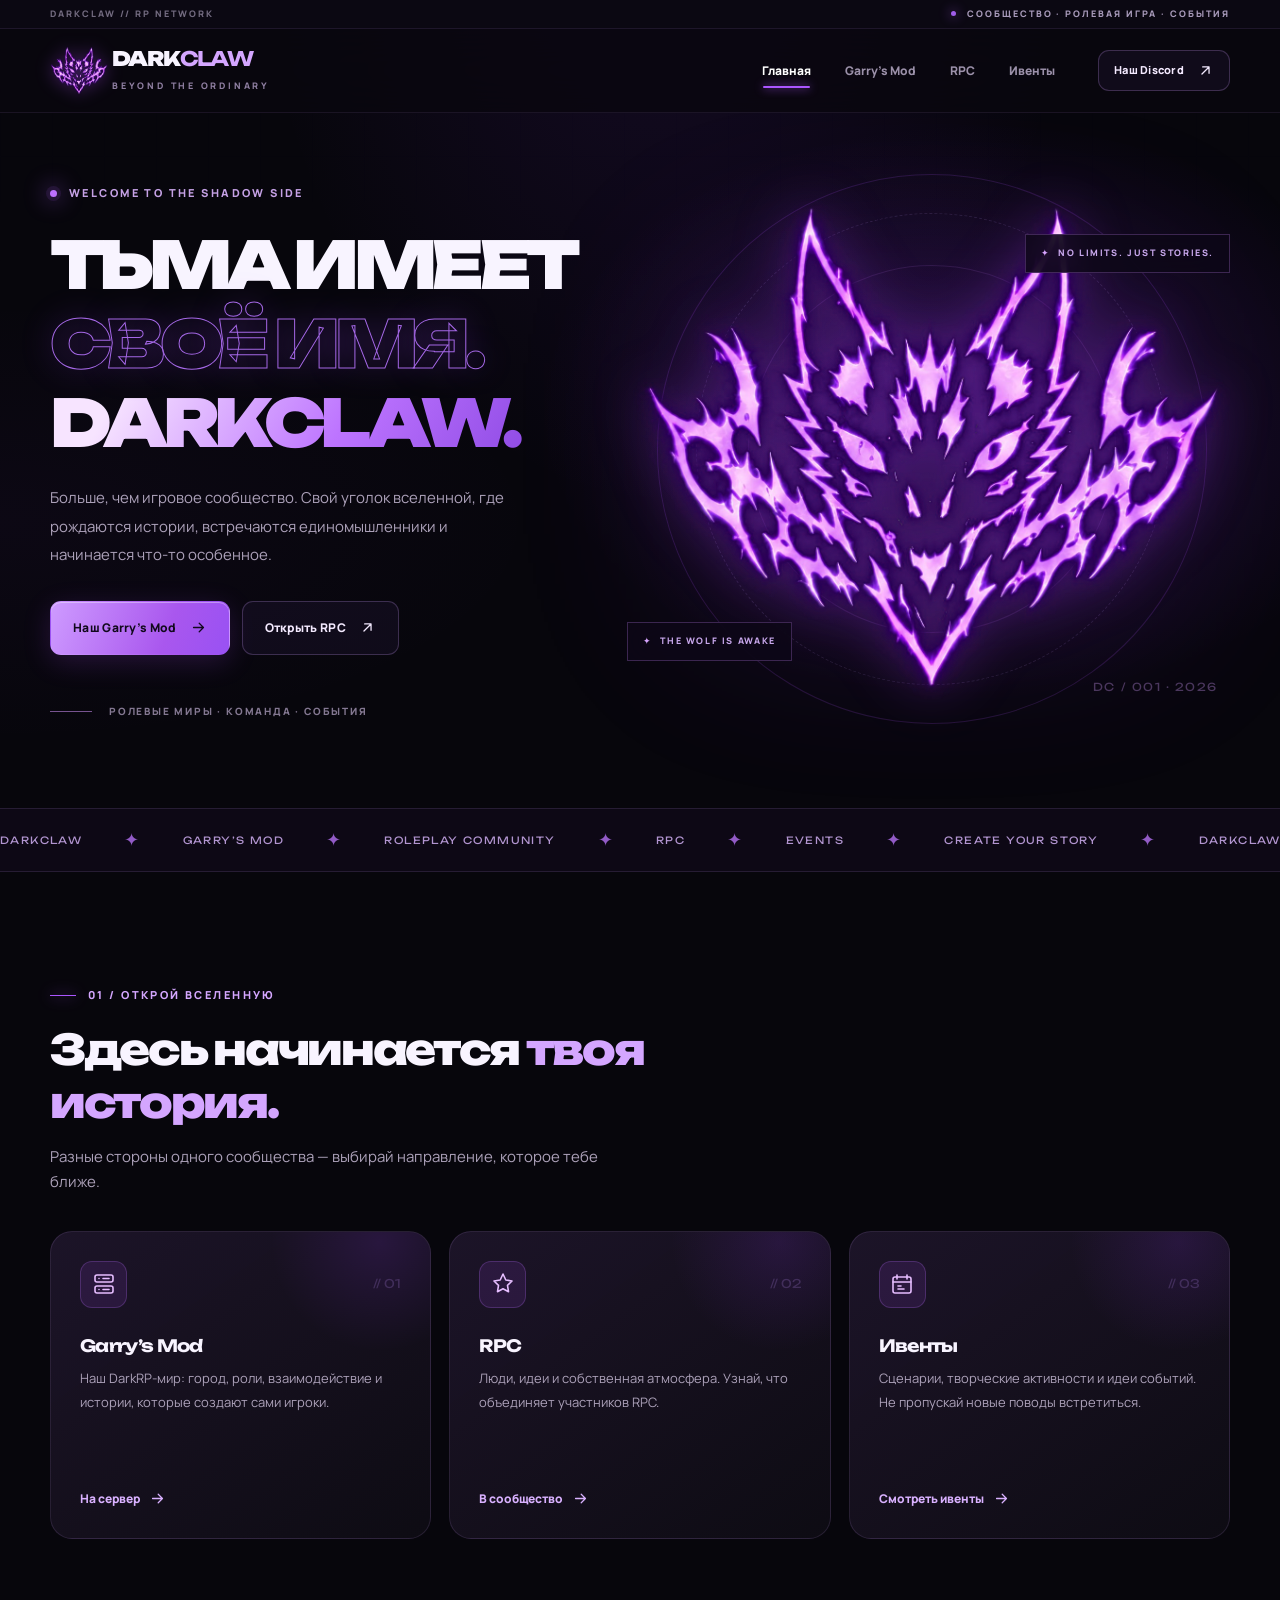
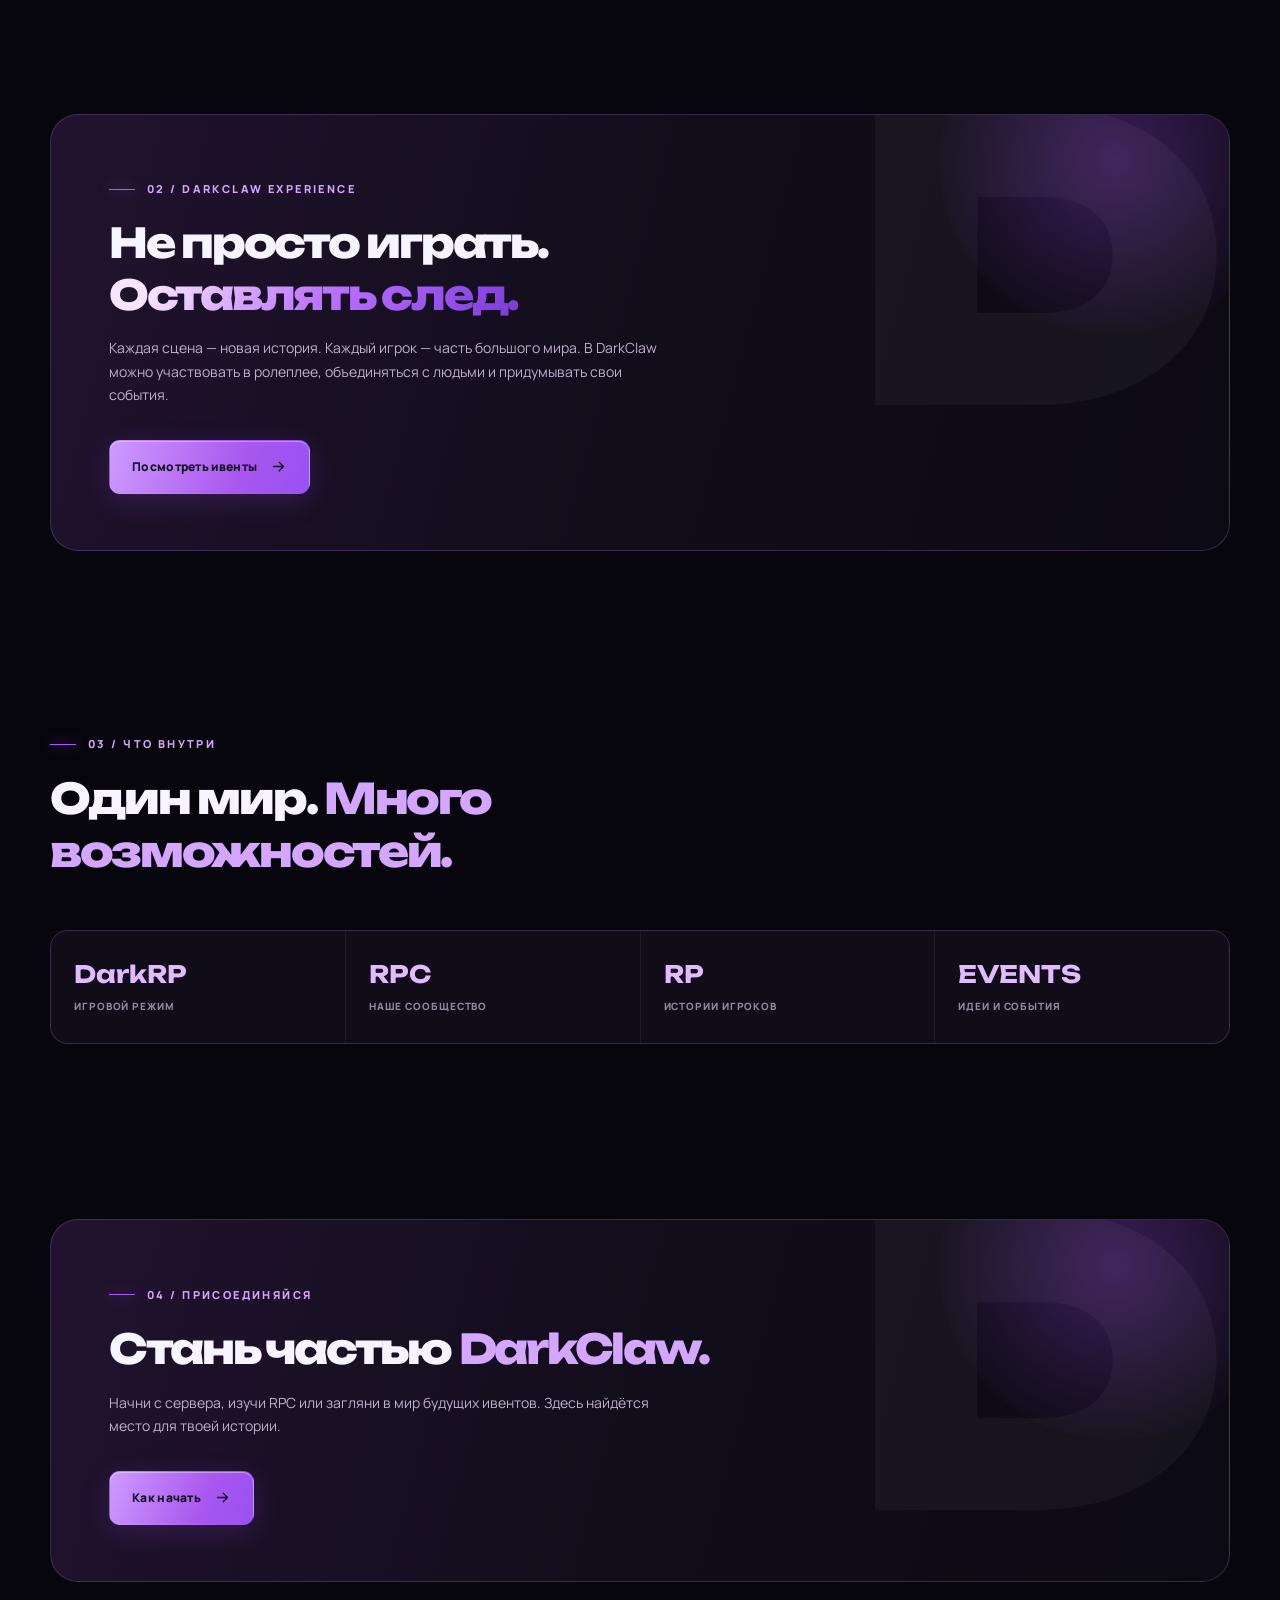
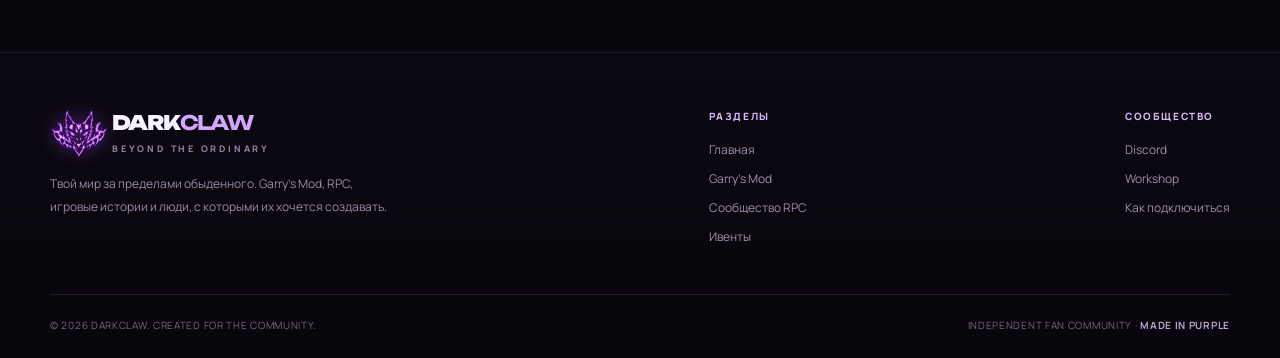
==== commit 630ba0ce: "Add files via upload" ====
--- a/index.html
+++ b/index.html
@@ -1,297 +1,27 @@
-<!doctype html>
-<html lang="ru">
-<head>
-  <meta charset="utf-8">
-  <meta name="viewport" content="width=device-width,initial-scale=1,viewport-fit=cover">
-  <meta name="theme-color" content="#08070d">
-  <meta http-equiv="Cache-Control" content="no-cache, no-store, must-revalidate">
-  <meta http-equiv="Pragma" content="no-cache">
-  <meta http-equiv="Expires" content="0">
-  <meta name="description" content="DARKCLAW — MIDNIGHT FRAME edition.">
-  <meta property="og:title" content="DARKCLAW // MIDNIGHT FRAME">
-  <meta property="og:description" content="Твоя тень. Твоя стая. Твой дом.">
-  <meta property="og:type" content="website">
-  <meta property="og:image" content="darkclaw-mark.webp">
-  <link rel="icon" href="darkclaw-mark.webp">
-  <link rel="stylesheet" href="darkclaw-liquid-v10.css?v=12.0.0">
-  <script defer src="darkclaw-liquid-v10.js?v=12.0.0"></script>
-  <title>DARKCLAW // MIDNIGHT FRAME</title>
-</head>
-<body class="is-booting" data-view="nexus">
-  <div class="boot boot-midnight" id="boot" aria-live="polite" aria-label="Загрузка DARKCLAW">
-    <div class="midnight-loader-bg"></div>
-    <div class="midnight-loader-seal" aria-hidden="true">
-      <i class="ml-ring r1"></i><i class="ml-ring r2"></i><i class="ml-ring r3"></i>
-      <span class="ml-ray ray-v"></span><span class="ml-ray ray-h"></span>
-    </div>
-    <img class="midnight-loader-logo" src="darkclaw-mark.webp" alt="DARKCLAW" draggable="false">
-    <div class="midnight-loader-copy">
-      <h1>DARK<span>CLAW</span></h1>
-      <p>Твоя тень. Твоя стая. Твой дом.</p>
-    </div>
-    <div class="midnight-loader-progress">
-      <div class="ml-track"><span id="boot-progress-bar"></span></div>
-      <small id="boot-status">Вход в стаю...</small>
-      <b id="boot-step">00%</b>
-    </div>
-  </div>
-
-  <div class="cursor-dot" id="cursor-dot"></div>
-  <div class="cursor-glow" id="cursor-glow"></div>
-
-  <div class="app" id="app">
-    <div class="backdrop-blobs"><i></i><i></i><i></i><i></i></div>
-    <aside class="side-shell" id="side-shell">
-      <button class="brand-node magnetic" type="button" data-open-view="nexus" aria-label="DARKCLAW">
-        <img src="darkclaw-mark.webp" alt="" draggable="false">
-        <div><b>DARKCLAW</b><small>MIDNIGHT FRAME // УЗЕЛ 12</small></div>
-      </button>
-      <nav class="side-nav" aria-label="Навигация">
-        <button class="is-active" type="button" data-view-btn="nexus"><span>01</span><b>ГЛАВНАЯ</b></button>
-        <button type="button" data-view-btn="origin"><span>02</span><b>О СТАЕ</b></button>
-        <button type="button" data-view-btn="chamber"><span>03</span><b>СКОРО</b></button>
-        <button type="button" data-view-btn="forge"><span>04</span><b>RPC</b></button>
-        <button type="button" data-view-btn="film"><span>05</span><b>ГАЛЕРЕЯ</b></button>
-        <button type="button" data-view-btn="signal"><span>06</span><b>НОВОСТИ</b></button>
-        <button type="button" data-view-btn="team"><span>07</span><b>КОМАНДА</b></button>
-        <button type="button" data-view-btn="core"><span>08</span><b>ИВЕНТЫ</b></button>
-        <button type="button" data-view-btn="creator"><span>09</span><b>СОЗДАТЕЛЬ</b></button>
-        <button type="button" data-view-btn="portals"><span>10</span><b>ССЫЛКИ</b></button>
-        <button type="button" data-view-btn="vault"><span>11</span><b>АРХИВ</b></button>
-      </nav>
-      <div class="side-utils">
-        <button type="button" data-open-palette>⌘K</button>
-        <button type="button" data-open-terminal>&gt;_</button>
-      </div>
-    </aside>
-
-    <header class="top-shell glass-panel">
-      <div class="top-left">
-        <span class="live-ping"></span>
-        <b>DARKCLAW</b>
-        <small id="view-label">NEXUS // 01</small>
-      </div>
-      <div class="top-center">
-        <button class="pill magnetic" type="button" data-open-view="team">КОМАНДА</button>
-        <button class="pill magnetic" type="button" data-open-view="forge">RPC</button>
-        <button class="pill magnetic" type="button" data-open-view="core">ИВЕНТЫ</button>
-      </div>
-      <div class="top-right">
-        <span id="live-clock">--:--:--</span>
-        <span id="session-id">DC-------</span>
-        <button class="mobile-menu-btn" type="button" data-toggle-menu aria-label="Меню"><span></span><span></span><span></span></button>
-      </div>
-    </header>
-    <button class="menu-scrim" type="button" data-close-menu hidden aria-label="Закрыть меню"></button>
-
-    <main class="stage" id="stage">
-      <section class="view is-active" data-view-panel="nexus">
-        <div class="hero-grid">
-          <article class="hero-copy glass-panel liquid reveal">
-            <small class="section-kicker">ГЛАВНАЯ // ВХОДНОЙ УЗЕЛ</small>
-            <h1>DARK<span>CLAW</span></h1>
-            <p class="hero-lead">DARKCLAW — место, где собираются свои: для общения, творчества, VRChat и атмосферы, которую хочется чувствовать снова и снова. Здесь каждый раздел — часть одной живой системы, а не просто набор ссылок.</p>
-            <div class="hero-actions">
-              <a class="action-btn discord magnetic" href="https://discord.gg/mGGN2RqEHw" target="_blank" rel="noopener noreferrer"><span>ВСТУПИТЬ В DISCORD</span><b>↗</b></a>
-              <a class="action-btn youtube magnetic" href="https://youtube.com/@ari-t_t-ari?si=6IhQ3LeFlLpI8_-9" target="_blank" rel="noopener noreferrer"><span>▶ YOUTUBE</span><b>↗</b></a>
-              <div class="support-shell">
-                <button class="action-btn support disabled" type="button" data-disabled-support><span>ТЕХПОДДЕРЖКА</span><b>×</b></button>
-                <div class="support-tip"><strong>В РАЗРАБОТКЕ</strong><small>Техподдержка временно недоступна</small></div>
-              </div>
-            </div>
-            <div class="micro-links">
-              <button type="button" data-open-view="team">КОМАНДА / ОСНОВНОЙ СОСТАВ</button>
-              <button type="button" data-open-view="forge">RPC / ТВОРЧЕСКОЕ НАПРАВЛЕНИЕ</button>
-              <button type="button" data-open-view="core">ИВЕНТЫ / СКОРО</button>
-            </div>
-          </article>
-
-          <article class="hero-network glass-panel liquid reveal delay-1">
-            <div class="network-sigil">
-              <img src="darkclaw-mark.webp" alt="DARKCLAW" draggable="false">
-              <i class="orbit a"></i><i class="orbit b"></i><i class="orbit c"></i>
-            </div>
-            <button class="network-node n1 magnetic" type="button" data-open-view="team"><small>07</small><b>КОМАНДА</b></button>
-            <button class="network-node n2 magnetic" type="button" data-open-view="forge"><small>04</small><b>RPC</b></button>
-            <button class="network-node n3 magnetic" type="button" data-open-view="film"><small>05</small><b>ГАЛЕРЕЯ</b></button>
-            <button class="network-node n4 magnetic" type="button" data-open-view="core"><small>08</small><b>EVENT</b></button>
-            <div class="network-readout"><span>СТАТУС СЕТИ</span><strong>LIQUID VOID / АКТИВЕН</strong></div>
-          </article>
-
-          <aside class="status-stack">
-            <div class="status-card glass-panel reveal delay-1"><span>CORE</span><b>АКТИВЕН</b><small>ГЛАВНЫЙ УЗЕЛ АКТИВЕН</small></div>
-            <div class="status-card glass-panel reveal delay-2"><span>RPC</span><b>RPC</b><small>ТВОРЧЕСКИЙ УЗЕЛ ГОТОВ</small></div>
-            <div class="status-card glass-panel reveal delay-3"><span>MEDIA</span><b>ГАЛЕРЕЯ</b><small>VAULT INDEXED</small></div>
-            <div class="status-card glass-panel reveal delay-4"><span>EVENTS</span><b>TBA</b><small>ТАЙМЕР ОЖИДАЕТ ДАТУ</small></div>
-          </aside>
-        </div>
-      </section>
-
-      <section class="view" data-view-panel="origin" hidden>
-        <div class="origin-grid">
-          <article class="glass-panel giant-quote liquid"><small>О СТАЕ // КОДЕКС</small><h2>ТВОЯ ТЕНЬ.<br>ТВОЯ СТАЯ.<br>ТВОЙ ДОМ.</h2><p>DARKCLAW — пространство для общения, VRChat, творчества, игр и атмосферы без лишнего пафоса.</p></article>
-          <article class="glass-panel liquid manifesto"><small>01 / PEOPLE</small><strong>Люди важнее цифр.</strong><p>Смысл не в количестве, а в ощущении своего круга.</p></article>
-          <article class="glass-panel liquid manifesto"><small>02 / CRAFT</small><strong>Свои аватары, миры и контент.</strong><p>Здесь можно не только тусоваться, но и создавать.</p></article>
-          <article class="glass-panel liquid manifesto"><small>03 / ATMOSPHERE</small><strong>Визуальный язык и настроение.</strong><p>DARKCLAW строится как отдельная эстетическая зона.</p></article>
-        </div>
-      </section>
-
-      <section class="view" data-view-panel="chamber" hidden>
-        <div class="sealed-card glass-panel liquid"><small>РАЗДЕЛ // ЗАКРЫТ</small><h2>СКОРО...</h2><p>Раздел формируется. Когда будет готов — откроется как отдельный узел внутри системы.</p><div class="seal-ring"><i></i><i></i><b>DC</b></div></div>
-      </section>
-
-      <section class="view" data-view-panel="forge" hidden>
-        <div class="forge-grid">
-          <article class="glass-panel liquid forge-main">
-            <small>FORGE // REDPAD ТВОРЧЕСТВО</small>
-            <h2>RPC</h2>
-            <p>Отдельная ветка проекта, отвечающая за VRChat-контент, кастомы, окружение и креативные сборки.</p>
-            <a class="action-btn primary magnetic" href="https://rpc-order-website.onrender.com/" target="_blank" rel="noopener noreferrer"><span>ОТКРЫТЬ RPC</span><b>↗</b></a>
-          </article>
-          <article class="glass-panel liquid forge-mark"><img src="rpc-mark.webp" alt="RPC" draggable="false"><small>FORGE GLASS / АКТИВЕН</small></article>
-          <article class="glass-panel liquid forge-card"><small>WORLD СБОРКА</small><strong>VRCHAT WORLDS</strong><p>Локации, визуал, интерактив, атмосфера.</p></article>
-          <article class="glass-panel liquid forge-card"><small>AVATAR WORK</small><strong>CUSTOM AVATARS</strong><p>Кастомы, стилистика и аксессуары.</p></article>
-          <article class="glass-panel liquid forge-card"><small>ART PIPELINE</small><strong>3D CONTENT</strong><p>Пропсы, объекты и визуальные пакеты.</p></article>
-        </div>
-      </section>
-
-      <section class="view" data-view-panel="film" hidden>
-        <div class="film-head glass-panel"><small>ГАЛЕРЕЯ // МЕДИА-АРХИВ</small><h2>ГАЛЕРЕЯ</h2><div class="gallery-filter"><button class="is-active" data-media-filter="all">ВСЁ</button><button data-media-filter="vrchat">VRCHAT</button><button data-media-filter="events">ИВЕНТЫ</button><button data-media-filter="rpc">RPC</button></div></div>
-        <div class="film-strip">
-          <button class="film-frame large glass-panel" type="button" data-gallery-index="0" data-media-kind="vrchat"><img src="avatar-lab.svg" alt="Avatar Lab" draggable="false"><div><small>01</small><strong>AVATAR LAB</strong><span>ОТКРЫТЬ ↗</span></div></button>
-          <button class="film-frame tall glass-panel" type="button" data-gallery-index="1" data-media-kind="vrchat"><img src="world-night.svg" alt="Night World" draggable="false"><div><small>02</small><strong>NIGHT WORLD</strong><span>ОТКРЫТЬ ↗</span></div></button>
-          <button class="film-frame glass-panel" type="button" data-gallery-index="2" data-media-kind="events"><img src="event-stage.svg" alt="Community Event" draggable="false"><div><small>03</small><strong>СООБЩЕСТВО EVENT</strong><span>ОТКРЫТЬ ↗</span></div></button>
-          <button class="film-frame glass-panel" type="button" data-gallery-index="3" data-media-kind="rpc"><img src="studio-grid.svg" alt="Creator Studio" draggable="false"><div><small>04</small><strong>ТВОРЧЕСТВО STUDIO</strong><span>ОТКРЫТЬ ↗</span></div></button>
-        </div>
-      </section>
-
-      <section class="view" data-view-panel="signal" hidden>
-        <div class="signal-wrap">
-          <article class="glass-panel liquid signal-main"><small>НОВОСТИ // КРУПНОЕ ОБНОВЛЕНИЕ</small><h2>LIQUID VOID</h2><p>Новый каркас, стеклянный интерфейс, жидкие переходы, усиленные анимации, возвращённый курсор и свежая система модулей.</p><div><span>ПЕРЕСБОРКА</span><span>ЖИДКОЕ СТЕКЛО</span><span>КИБЕР-ГОТИКА</span></div></article>
-          <article class="glass-panel liquid signal-line"><b>CORE</b><div><strong>NEXUS АКТИВЕН</strong><p>Основная система загружена.</p></div><span>100%</span></article>
-          <article class="glass-panel liquid signal-line"><b>RPC</b><div><strong>FORGE READY</strong><p>RPC ссылка и витрина активны.</p></div><span>LIVE</span></article>
-          <article class="glass-panel liquid signal-line"><b>SUP</b><div><strong>ПОДДЕРЖКА LOCKED</strong><p>Техподдержка в разработке.</p></div><span>РАЗРАБ.</span></article>
-          <article class="glass-panel liquid signal-line"><b>EVT</b><div><strong>EVENT CORE IDLE</strong><p>Ожидается новая дата.</p></div><span>TBA</span></article>
-        </div>
-      </section>
-
-      <section class="view" data-view-panel="team" hidden>
-        <div class="team-shell">
-          <header class="team-header glass-panel"><small>КОМАНДА // ПОЛНЫЕ ФОТО</small><h2>ОСНОВНОЙ СОСТАВ</h2><p>Фотографии участников показаны полностью, без жёсткого обрезания. Карточки команды пересобраны под новый liquid glass стиль.</p></header>
-          <div class="team-grid">
-            <article class="member-card glass-panel liquid feature">
-              <div class="portrait-shell full-visible"><img src="creator-ari.webp" alt="ARI Em" draggable="false"></div>
-              <div class="member-meta"><small>DC-001 / ОСНОВАТЕЛЬ</small><h3>ARI EM</h3><strong>Создатель DARKCLAW</strong><p>Визуальное направление, структура сообщества и развитие DARKCLAW.</p><button type="button" class="mini-link magnetic" data-open-view="creator">ОТКРЫТЬ ПРОФИЛЬ →</button></div>
-            </article>
-            <article class="member-card glass-panel liquid">
-              <div class="portrait-shell full-visible"><img src="jr-vinter.webp" alt="JR VINTER" draggable="false"></div>
-              <div class="member-meta"><small>DC-002 / RPC</small><h3>JR VINTER</h3><strong>Создатель RPC</strong><p>Творческое направление RedPad Creator и развитие 3D-проектов.</p><button type="button" class="mini-link magnetic" data-open-view="forge">ОТКРЫТЬ RPC →</button></div>
-            </article>
-            <article class="member-card glass-panel liquid">
-              <div class="portrait-shell full-visible"><img src="rgw.webp" alt="RGW" draggable="false"></div>
-              <div class="member-meta"><small>DC-003 / MEDIA</small><h3>RGW</h3><strong>Главный актер</strong><p>Медийное и сценическое направление DARKCLAW.</p><button type="button" class="mini-link magnetic" data-open-view="film">ОТКРЫТЬ МЕДИА →</button></div>
-            </article>
-            <article class="member-card glass-panel liquid">
-              <div class="portrait-shell full-visible"><img src="senko.webp" alt="SENKO" draggable="false"></div>
-              <div class="member-meta"><small>DC-004 / STAFF</small><h3>SENKO</h3><strong>Главный STAFF</strong><p>Главный модератор сообщества. Следит за порядком, помогает участникам и держит внутреннюю структуру DARKCLAW в стабильности.</p><button type="button" class="mini-link magnetic" data-open-view="signal">ОТКРЫТЬ НОВОСТИ →</button></div>
-            </article>
-          </div>
-        </div>
-      </section>
-
-      <section class="view" data-view-panel="core" hidden>
-        <div class="core-grid">
-          <article class="glass-panel liquid radar-card">
-            <small>ИВЕНТЫ // РАДАР</small>
-            <div class="radar"><i></i><i></i><i></i><span></span></div>
-            <div class="event-state"><i></i> ПЛАНИРОВАНИЕ</div>
-          </article>
-          <article class="glass-panel liquid countdown-card">
-            <small>СЛЕДУЮЩИЙ ИВЕНТ</small>
-            <h2>TBA</h2>
-            <p>Когда у события появится реальная дата, таймер ниже начнёт отсчёт автоматически.</p>
-            <div class="countdown" id="countdown" data-event-date=""><div><strong id="cd-days">TBA</strong><small>ДНИ</small></div><div><strong id="cd-hours">--</strong><small>ЧАСЫ</small></div><div><strong id="cd-mins">--</strong><small>МИН</small></div></div>
-          </article>
-          <article class="glass-panel liquid event-card"><small>01 / NIGHT</small><strong>VRCHAT NIGHT</strong><span>SOON</span></article>
-          <article class="glass-panel liquid event-card"><small>02 / PLAY</small><strong>GAME NIGHT</strong><span>SOON</span></article>
-          <article class="glass-panel liquid event-card"><small>03 / SHOW</small><strong>SHOWCASE</strong><span>SOON</span></article>
-        </div>
-      </section>
-
-      <section class="view" data-view-panel="creator" hidden>
-        <div class="creator-grid">
-          <article class="glass-panel liquid creator-hero">
-            <div class="creator-photo full-visible"><img src="creator-ari.webp" alt="ARI Em" draggable="false"></div>
-            <div class="creator-copy"><small>СОЗДАТЕЛЬ // DC-001</small><h2>ARI EM</h2><p>Создатель DARKCLAW. Внешний профиль открывается только после ручного нажатия.</p><dl><div><dt>РОЛЬ</dt><dd>ОСНОВАТЕЛЬ</dd></div><div><dt>УЗЕЛ</dt><dd>DC-001</dd></div><div><dt>СТАТУС</dt><dd>АКТИВЕН</dd></div></dl><a class="action-btn primary magnetic" href="https://ariem-hub.github.io/Profile-ARI-Em/" target="_blank" rel="noopener noreferrer"><span>ОТКРЫТЬ ПРОФИЛЬ ARI EM</span><b>↗</b></a></div>
-          </article>
-        </div>
-      </section>
-
-      <section class="view" data-view-panel="portals" hidden>
-        <div class="portals-grid">
-          <a class="glass-panel liquid portal-card magnetic" href="https://discord.gg/mGGN2RqEHw" target="_blank" rel="noopener noreferrer"><small>01 / СООБЩЕСТВО</small><strong>ВСТУПИТЬ В DISCORD</strong><b>↗</b></a>
-          <a class="glass-panel liquid portal-card yt magnetic" href="https://youtube.com/@ari-t_t-ari?si=6IhQ3LeFlLpI8_-9" target="_blank" rel="noopener noreferrer"><small>02 / ВИДЕО</small><strong>▶ YOUTUBE</strong><b>↗</b></a>
-          <a class="glass-panel liquid portal-card magnetic" href="https://rpc-order-website.onrender.com/" target="_blank" rel="noopener noreferrer"><small>03 / ТВОРЧЕСТВО</small><strong>ОТКРЫТЬ RPC</strong><b>↗</b></a>
-          <div class="glass-panel liquid portal-card disabled"><small>04 / ПОДДЕРЖКА</small><strong>ТЕХПОДДЕРЖКА</strong><b>РАЗРАБ.</b></div>
-        </div>
-      </section>
-
-      <section class="view" data-view-panel="vault" hidden>
-        <div class="vault-grid">
-          <article class="glass-panel liquid relic"><small>RELIC / 001</small><strong>ОСНОВА</strong><p>DARKCLAW identity established.</p><span>ARCHIVED</span></article>
-          <article class="glass-panel liquid relic"><small>RELIC / 002</small><strong>СВЯЗЬ С RPC</strong><p>RedPad Creator connected.</p><span>ACTIVE</span></article>
-          <article class="glass-panel liquid relic"><small>RELIC / 003</small><strong>LIQUID VOID</strong><p>Full glass-interface rebuild.</p><span>CURRENT</span></article>
-          <article class="glass-panel liquid relic counter"><small>ПОСЕЩЕНИЯ СТРАНИЦЫ</small><strong id="visit-counter-value">—</strong><p id="visit-counter">ПОДКЛЮЧЕНИЕ СЧЁТЧИКА</p></article>
-          <button class="shadow-trigger glass-panel magnetic" type="button" data-open-shadow>◈ OPEN SHADOW УЗЕЛ</button>
-        </div>
-      </section>
-    </main>
-
-    <footer class="bottom-hud glass-panel">
-      <div><span>СБОРКА</span><b>12.0 / MIDNIGHT FRAME</b></div>
-      <div><span>РАЗДЕЛ</span><b id="hud-view">ГЛАВНАЯ</b></div>
-      <div><span>СЕТЬ</span><b>АКТИВЕН</b></div>
-      <div><span>ПОДДЕРЖКА</span><b>РАЗРАБ.ELOPMENT</b></div>
-    </footer>
-
-    <div class="ari-consent" id="ari-consent" hidden aria-hidden="true">
-      <div class="ari-consent-card glass-panel" role="dialog" aria-modal="false" aria-labelledby="ari-consent-title">
-        <div class="ari-consent-avatar"><img src="ari-hello.webp" alt="ARI" draggable="false"></div>
-        <div class="ari-consent-copy">
-          <small>ГОЛОСОВОЙ ПОМОЩНИК // ARI</small>
-          <h2 id="ari-consent-title">Хотите запустить голосового ассистента?</h2>
-          <p>ARI будет сопровождать вас по разделам DARKCLAW и говорить отдельную реплику для каждой вкладки.</p>
-          <div class="ari-consent-actions">
-            <button class="ari-consent-yes magnetic" type="button" data-ari-consent="yes"><span>ЗАПУСТИТЬ ARI</span><b>→</b></button>
-            <button class="ari-consent-no" type="button" data-ari-consent="no">НЕ СЕЙЧАС</button>
-          </div>
-        </div>
-      </div>
-    </div>
-    <aside class="ari-assistant" id="ari-assistant" hidden aria-live="polite" aria-label="Голосовой помощник ARI">
-      <button class="ari-portrait" id="ari-portrait-btn" type="button" aria-label="Показать реплику ARI">
-        <span class="ari-glow"></span>
-        <img id="ari-sticker" src="ari-hello.webp" alt="ARI" draggable="false">
-        <span class="ari-name">ARI</span>
-      </button>
-      <div class="ari-bubble" id="ari-bubble">
-        <div class="ari-bubble-head"><strong>ARI</strong><span>помощник DARKCLAW</span></div>
-        <p id="ari-text">Приветик~ Я ARI. Добро пожаловать в DARKCLAW. Ну что, куда пойдём сначала?</p>
-      </div>
-      <audio id="ari-voice" preload="auto"></audio>
-    </aside>
-
-  </div>
-
-  <div class="toast-stack" id="toast-stack" aria-live="polite"></div>
-  <div class="red-alert" id="red-alert"><span>СИГНАЛ ТРЕВОГИ</span><b>КОНТРОЛЬ DARKCLAW</b></div>
-
-  <div class="lightbox" id="lightbox" hidden aria-hidden="true"><button class="light-close" type="button" data-close-lightbox>×</button><button class="light-nav prev" type="button" data-light-prev>‹</button><figure><img id="lightbox-img" src="" alt="" draggable="false"><figcaption id="lightbox-caption"></figcaption></figure><button class="light-nav next" type="button" data-light-next>›</button></div>
-
-  <div class="overlay" id="palette" hidden aria-hidden="true"><div class="palette glass-panel"><div class="palette-head"><span>СПИСОК КОМАНД</span><kbd>ESC</kbd></div><input id="palette-input" type="text" autocomplete="off" placeholder="Поиск раздела или команды..."><div id="palette-results"></div></div></div>
-
-  <div class="overlay" id="terminal" hidden aria-hidden="true"><div class="terminal glass-panel"><header><div><i></i><span>DC-SHELL / LIQUID</span></div><button type="button" data-close-terminal>×</button></header><div class="terminal-output" id="terminal-output"><p class="ok">Терминал DARKCLAW готов. Введите <strong>help</strong>.</p></div><form id="terminal-form"><span>ARI@DARKCLAW:~$</span><input id="terminal-input" autocomplete="off" spellcheck="false"></form></div></div>
-
-  <div class="overlay" id="shadow" hidden aria-hidden="true"><div class="shadow-node glass-panel"><button type="button" data-close-shadow>×</button><span>◈ SHADOW УЗЕЛ</span><h2>ДОСТУП<br>РАЗРЕШЁН.</h2><p>Скрытый сектор DARKCLAW. Ты нашёл узел вне обычной навигации.</p><div><b>УЗЕЛ</b><strong>SHADOW-10</strong></div><button type="button" data-shadow-relics>ОТКРЫТЬ АРХИВ →</button></div></div>
-</body>
-</html>
+<!DOCTYPE html><html lang="ru"><head><meta charset="UTF-8"><meta name="viewport" content="width=device-width, initial-scale=1"><meta name="theme-color" content="#08060d"><meta name="description" content="DarkClaw: Garry’s Mod, RPC, RP-сообщество и ивенты. Твой мир, твои истории."><meta property="og:title" content="DarkClaw — Тьма имеет своё имя"><meta property="og:description" content="DarkClaw: Garry’s Mod, RPC, RP-сообщество и ивенты. Твой мир, твои истории."><meta property="og:type" content="website"><meta property="og:image" content="logo.png"><title>DarkClaw — Тьма имеет своё имя</title><link rel="icon" href="favicon.png" type="image/png"><link rel="stylesheet" href="style.css"></head><body><a class="skip-link" href="#main">Перейти к содержимому</a>
+<div class="topline"><div class="container"><span>DARKCLAW // RP NETWORK</span><span><i></i> <strong>СООБЩЕСТВО · РОЛЕВАЯ ИГРА · СОБЫТИЯ</strong></span></div></div>
+<header class="site-header"><div class="container header-inner">
+<a class="brand" href="index.html" aria-label="DarkClaw — главная"><span class="brand-mark"><img src="logo.png" alt="" width="58" height="49"></span><span><span class="brand-name">DARK<b>CLAW</b></span><span class="brand-caption">BEYOND THE ORDINARY</span></span></a>
+<nav class="site-nav" id="site-nav" aria-label="Основная навигация"><a href="index.html" aria-current="page">Главная</a><a href="server.html">Garry's Mod</a><a href="rpc.html">RPC</a><a href="events.html">Ивенты</a></nav>
+<a class="btn small ghost header-cta" href="#" data-link="discord">Наш Discord <svg viewBox="0 0 24 24" aria-hidden="true"><path d="M7 17 17 7M8 7h9v9"/></svg></a>
+<button class="menu-toggle" type="button" id="menu-toggle" aria-controls="site-nav" aria-expanded="false" aria-label="Открыть меню"><svg viewBox="0 0 24 24" fill="none" stroke="currentColor" stroke-width="2" stroke-linecap="round"><path d="M4 7h16M4 12h16M4 17h16"/></svg></button>
+</div></header><main id="main">
+<section class="hero home-hero"><div class="container hero-grid">
+<div class="hero-copy"><div class="eyebrow"><span class="eyebrow-dot"></span> WELCOME TO THE SHADOW SIDE</div><h1 class="hero-title"><span class="line">ТЬМА ИМЕЕТ</span><span class="line outline">СВОЁ ИМЯ.</span><span class="line gradient-text">DARKCLAW.</span></h1><p class="hero-desc">Больше, чем игровое сообщество. Свой уголок вселенной, где рождаются истории, встречаются единомышленники и начинается что-то особенное.</p><div class="hero-actions"><a class="btn primary" href="server.html">Наш Garry’s Mod <svg viewBox="0 0 24 24" aria-hidden="true"><path d="M5 12h14M13 6l6 6-6 6"/></svg></a><a class="btn ghost" href="rpc.html">Открыть RPC <svg viewBox="0 0 24 24" aria-hidden="true"><path d="M7 17 17 7M8 7h9v9"/></svg></a></div><div class="hero-footnote"><span></span> РОЛЕВЫЕ МИРЫ · КОМАНДА · СОБЫТИЯ</div></div>
+<div class="hero-visual" aria-label="Неоновая фиолетовая эмблема DarkClaw"><div class="hero-orbit"></div><img src="logo.png" alt="Логотип DarkClaw — светящаяся фиолетовая волчья морда" class="hero-logo" width="610" height="515"><div class="hero-float top">NO LIMITS. JUST STORIES.</div><div class="hero-float bottom">THE WOLF IS AWAKE</div><span class="hero-number">DC / 001 · 2026</span></div>
+</div></section>
+<div class="ticker" aria-hidden="true"><div class="ticker-track">DARKCLAW <b>✦</b> GARRY’S MOD <b>✦</b> ROLEPLAY COMMUNITY <b>✦</b> RPC <b>✦</b> EVENTS <b>✦</b> CREATE YOUR STORY <b>✦</b> DARKCLAW <b>✦</b> GARRY’S MOD <b>✦</b> ROLEPLAY COMMUNITY <b>✦</b> RPC <b>✦</b> EVENTS <b>✦</b> CREATE YOUR STORY <b>✦</b> </div></div>
+<section class="section" id="explore"><div class="container"><div class="section-head reveal"><div><span class="section-tag">01 / ОТКРОЙ ВСЕЛЕННУЮ</span><h2 class="section-title">Здесь начинается <span class="accent">твоя история.</span></h2><p class="section-lead">Разные стороны одного сообщества — выбирай направление, которое тебе ближе.</p></div></div><div class="grid-3">
+<a class="feature-card reveal" href="server.html"><span class="card-top"><span class="feature-icon"><svg viewBox="0 0 24 24"><rect x="3" y="3" width="18" height="7" rx="2"/><rect x="3" y="14" width="18" height="7" rx="2"/><path d="M7 6.5h.01M7 17.5h.01M11 6.5h6M11 17.5h6"/></svg></span><span class="card-index">// 01</span></span><h3>Garry’s Mod</h3><p>Наш DarkRP-мир: город, роли, взаимодействие и истории, которые создают сами игроки.</p><span class="text-link">На сервер <svg viewBox="0 0 24 24" aria-hidden="true"><path d="M5 12h14M13 6l6 6-6 6"/></svg></span></a>
+<a class="feature-card reveal" href="rpc.html"><span class="card-top"><span class="feature-icon"><svg viewBox="0 0 24 24"><path d="m12 2 2.8 6 6.2 1-4.5 4.3 1 6.4L12 16.8l-5.5 2.9 1-6.4L3 9l6.2-1z"/></svg></span><span class="card-index">// 02</span></span><h3>RPC</h3><p>Люди, идеи и собственная атмосфера. Узнай, что объединяет участников RPC.</p><span class="text-link">В сообщество <svg viewBox="0 0 24 24" aria-hidden="true"><path d="M5 12h14M13 6l6 6-6 6"/></svg></span></a>
+<a class="feature-card reveal" href="events.html"><span class="card-top"><span class="feature-icon"><svg viewBox="0 0 24 24"><rect x="3" y="5" width="18" height="16" rx="2"/><path d="M7 3v4M17 3v4M3 10h18M8 14h3M8 17h6"/></svg></span><span class="card-index">// 03</span></span><h3>Ивенты</h3><p>Сценарии, творческие активности и идеи событий. Не пропускай новые поводы встретиться.</p><span class="text-link">Смотреть ивенты <svg viewBox="0 0 24 24" aria-hidden="true"><path d="M5 12h14M13 6l6 6-6 6"/></svg></span></a>
+</div></div></section>
+<section class="section-sm"><div class="container"><div class="spotlight reveal"><div class="spotlight-content"><span class="section-tag">02 / DARKCLAW EXPERIENCE</span><h2 class="section-title">Не просто играть.<br><span class="gradient-text">Оставлять след.</span></h2><p>Каждая сцена — новая история. Каждый игрок — часть большого мира. В DarkClaw можно участвовать в ролеплее, объединяться с людьми и придумывать свои события.</p><a href="events.html" class="btn primary">Посмотреть ивенты <svg viewBox="0 0 24 24" aria-hidden="true"><path d="M5 12h14M13 6l6 6-6 6"/></svg></a></div></div></div></section>
+<section class="section"><div class="container"><div class="section-head reveal"><div><span class="section-tag">03 / ЧТО ВНУТРИ</span><h2 class="section-title">Один мир. <span class="accent">Много возможностей.</span></h2></div></div><div class="mini-stats reveal"><div class="stat"><strong>DarkRP</strong><span>Игровой режим</span></div><div class="stat"><strong>RPC</strong><span>Наше сообщество</span></div><div class="stat"><strong>RP</strong><span>Истории игроков</span></div><div class="stat"><strong>EVENTS</strong><span>Идеи и события</span></div></div></div></section>
+<section class="section-sm"><div class="container"><div class="spotlight reveal"><div class="spotlight-content"><span class="section-tag">04 / ПРИСОЕДИНЯЙСЯ</span><h2 class="section-title">Стань частью <span class="accent">DarkClaw.</span></h2><p>Начни с сервера, изучи RPC или загляни в мир будущих ивентов. Здесь найдётся место для твоей истории.</p><a href="server.html#how-to-join" class="btn primary">Как начать <svg viewBox="0 0 24 24" aria-hidden="true"><path d="M5 12h14M13 6l6 6-6 6"/></svg></a></div></div></div></section>
+</main><footer class="footer"><div class="container"><div class="footer-grid">
+<div class="footer-brand"><a class="brand" href="index.html" aria-label="DarkClaw — на главную"><span class="brand-mark"><img src="logo.png" alt="" width="58" height="49"></span><span><span class="brand-name">DARK<b>CLAW</b></span><span class="brand-caption">BEYOND THE ORDINARY</span></span></a><p>Твой мир за пределами обыденного. Garry’s Mod, RPC, игровые истории и люди, с которыми их хочется создавать.</p></div>
+<div class="footer-column"><h4>Разделы</h4><a href="index.html">Главная</a><a href="server.html">Garry's Mod</a><a href="rpc.html">Сообщество RPC</a><a href="events.html">Ивенты</a></div>
+<div class="footer-column"><h4>Сообщество</h4><a href="#" data-link="discord">Discord</a><a href="https://steamcommunity.com/sharedfiles/filedetails/?id=3824762059" data-link="workshop">Workshop</a><a href="server.html#how-to-join">Как подключиться</a></div>
+</div><div class="footer-bottom"><span>© <span id="year">2026</span> DARKCLAW. CREATED FOR THE COMMUNITY.</span><span>INDEPENDENT FAN COMMUNITY · <strong>MADE IN PURPLE</strong></span></div></div></footer>
+<button class="back-top" id="back-top" aria-label="Наверх"><svg viewBox="0 0 24 24"><path d="m6 14 6-6 6 6"/></svg></button><div id="toast" class="toast" role="status" aria-live="polite"></div><script src="script.js" defer></script></body></html>
--- a/style.css
+++ b/style.css
@@ -0,0 +1,6 @@
+@import url('https://fonts.googleapis.com/css2?family=Manrope:wght@400;500;600;700;800&family=Unbounded:wght@400;500;600;700;800;900&display=swap');
+:root{color-scheme:dark;--bg:#07060c;--bg2:#100a1b;--panel:#11101a;--panel2:#191324;--line:rgba(204,163,255,.13);--line2:rgba(205,153,255,.29);--text:#f8f4ff;--muted:#aca1b9;--dim:#736981;--purple:#ab56ff;--lilac:#d4a6ff;--magenta:#e078ff;--mint:#82eacb;--radius:22px;--display:'Unbounded','Arial Black',sans-serif;--body:'Manrope',system-ui,Arial,sans-serif}*{box-sizing:border-box}html{scroll-behavior:smooth}body{margin:0;background:var(--bg);color:var(--text);font-family:var(--body);min-width:320px;line-height:1.65;overflow-x:hidden}body:before{content:"";position:fixed;inset:0;z-index:-2;background:radial-gradient(ellipse at 52% -20%,rgba(122,43,216,.14),transparent 45%),radial-gradient(ellipse at 0% 58%,rgba(128,51,198,.045),transparent 30%),#07060c;pointer-events:none}body:after{content:"";position:fixed;inset:0;z-index:-1;opacity:.21;pointer-events:none;background-image:linear-gradient(rgba(208,162,255,.025) 1px,transparent 1px),linear-gradient(90deg,rgba(208,162,255,.025) 1px,transparent 1px);background-size:52px 52px;mask-image:linear-gradient(to bottom,black,transparent 90%)}::selection{background:#a94ef2;color:#fff}a{color:inherit;text-decoration:none}button{font:inherit}button,a{-webkit-tap-highlight-color:transparent}button:focus-visible,a:focus-visible,summary:focus-visible{outline:2px solid var(--magenta);outline-offset:4px}img{max-width:100%}.container{width:min(1180px,calc(100% - 64px));margin:auto}.section{padding:105px 0}.section-sm{padding:70px 0}.section-tag,.eyebrow,.mono{font-family:var(--body);font-size:11px;letter-spacing:.22em;text-transform:uppercase;font-weight:800}.section-tag{display:inline-flex;align-items:center;gap:12px;color:var(--lilac)}.section-tag:before{content:"";height:1px;width:26px;background:var(--purple);box-shadow:0 0 14px var(--purple)}.section-title{font-family:var(--display);font-size:clamp(25px,3.5vw,42px);line-height:1.26;letter-spacing:-.055em;margin:19px 0 16px;font-weight:800}.section-lead{color:var(--muted);font-size:15px;max-width:570px;margin:0}.section-head{display:flex;align-items:flex-end;justify-content:space-between;gap:28px;margin-bottom:36px}.section-head .section-title{max-width:750px}.accent{color:var(--lilac)}.gradient-text{background:linear-gradient(120deg,#f7e4ff 12%,#bd74ff 52%,#7b39d9);-webkit-background-clip:text;background-clip:text;color:transparent}.topline{height:29px;border-bottom:1px solid rgba(199,149,255,.10);background:#0b0812}.topline .container{height:100%;display:flex;align-items:center;justify-content:space-between;color:#736b80;font-size:9px;text-transform:uppercase;letter-spacing:.22em;font-weight:800}.topline strong{font-weight:800;color:#a99bbb}.topline i{display:inline-block;width:5px;height:5px;border-radius:50%;background:#a05dea;box-shadow:0 0 12px #a05dea;margin:0 7px 1px 0}.site-header{position:sticky;top:0;z-index:100;background:rgba(9,7,14,.79);border-bottom:1px solid rgba(211,158,255,.09);backdrop-filter:blur(25px);-webkit-backdrop-filter:blur(25px)}.header-inner{min-height:83px;display:flex;align-items:center;justify-content:space-between;gap:28px}.brand{display:flex;align-items:center;gap:10px;flex-shrink:0}.brand-mark{position:relative;width:52px;height:52px;display:grid;place-items:center;filter:drop-shadow(0 0 9px #9b4be078)}.brand-mark img{width:58px;max-width:none}.brand-name{font-family:var(--display);font-weight:900;letter-spacing:-.08em;font-size:20px;line-height:1}.brand-name b{color:var(--lilac)}.brand-caption{display:block;color:#8f7fa1;font-size:9px;letter-spacing:.31em;font-weight:800;margin-top:5px}.site-nav{display:flex;align-items:center;gap:4px;margin-left:auto}.site-nav>a{padding:12px 15px;color:#9c91aa;position:relative;font-weight:800;font-size:12px;transition:color .2s}.site-nav>a:hover,.site-nav>a[aria-current="page"]{color:#fff}.site-nav>a[aria-current="page"]:after{content:"";height:2px;position:absolute;bottom:4px;left:16px;right:16px;background:var(--purple);border-radius:8px;box-shadow:0 0 10px #ab56ff}.btn{display:inline-flex;justify-content:center;align-items:center;gap:13px;border:1px solid transparent;min-height:54px;padding:0 22px;cursor:pointer;font-size:12px;letter-spacing:.025em;font-weight:800;transition:transform .2s,background .2s,border-color .2s,box-shadow .2s;border-radius:11px;white-space:nowrap}.btn:hover{transform:translateY(-2px)}.btn.primary{color:#11091c;background:linear-gradient(110deg,#ce9bff,#a957ee 65%,#9951f3);box-shadow:0 7px 28px rgba(159,69,236,.2),inset 0 1px 0 rgba(255,255,255,.35)}.btn.primary:hover{box-shadow:0 10px 38px rgba(159,69,236,.37)}.btn.ghost{color:#f4eaff;background:rgba(154,99,224,.06);border-color:rgba(208,160,255,.23)}.btn.ghost:hover{background:rgba(154,99,224,.14);border-color:rgba(208,160,255,.48)}.btn.small{min-height:41px;padding:0 15px;font-size:11px}.btn svg,.text-link svg,.icon svg{width:17px;height:17px;stroke:currentColor;stroke-width:1.8;fill:none;stroke-linecap:round;stroke-linejoin:round}.header-cta{flex-shrink:0}.menu-toggle{display:none;border:1px solid var(--line2);background:#15101c;border-radius:10px;color:#f4eaff;width:45px;height:43px;align-items:center;justify-content:center;cursor:pointer}.menu-toggle svg{width:22px;height:22px}.hero{position:relative;isolation:isolate;overflow:hidden}.hero:before{content:"";position:absolute;inset:-10% -10% 0;background:radial-gradient(ellipse 38% 50% at 72% 48%,rgba(123,38,222,.19),transparent 75%);pointer-events:none;z-index:-1}.hero-grid{display:grid;grid-template-columns:1fr 1.06fr;gap:20px;align-items:center;min-height:635px;padding:58px 0 82px}.hero-copy{position:relative;z-index:2}.eyebrow{display:inline-flex;gap:12px;align-items:center;color:#c5a1e5;margin-bottom:23px}.eyebrow-dot{display:block;height:7px;width:7px;border-radius:50%;background:#bd70ff;box-shadow:0 0 0 4px rgba(170,95,245,.11),0 0 22px 5px rgba(170,95,245,.38);flex-shrink:0}.hero-title{font-family:var(--display);font-weight:900;letter-spacing:-.085em;font-size:clamp(41px,5.1vw,69px);line-height:1.21;margin:0 0 22px}.hero-title .line{display:block}.hero-title .outline{color:transparent;-webkit-text-stroke:1px #a568e6;text-shadow:0 0 35px rgba(155,70,255,.19)}.hero-desc{font-size:15px;line-height:1.9;color:var(--muted);max-width:480px;margin:0 0 31px}.hero-actions{display:flex;gap:12px;flex-wrap:wrap}.hero-footnote{display:flex;align-items:center;gap:17px;margin-top:48px;color:#847892;letter-spacing:.18em;text-transform:uppercase;font-size:10px;font-weight:800}.hero-footnote span{width:42px;height:1px;background:#775390}.hero-visual{height:555px;display:grid;place-items:center;position:relative}.hero-orbit{position:absolute;width:min(550px,100%);aspect-ratio:1;border:1px solid rgba(174,80,255,.17);border-radius:50%;transform:rotate(-14deg)}.hero-orbit:before{content:"";position:absolute;inset:38px;border:1px dashed rgba(202,159,255,.13);border-radius:50%;animation:rotate 80s linear infinite}.hero-orbit:after{content:"";position:absolute;inset:90px;border:1px solid rgba(206,124,255,.12);border-radius:50%}.hero-visual:after{content:"";position:absolute;width:76%;height:59%;background:#912deb;filter:blur(100px);opacity:.19;z-index:-1}.hero-logo{width:min(610px,115%);position:relative;z-index:1;filter:drop-shadow(0 0 28px rgba(161,55,245,.38));animation:float 6s ease-in-out infinite}.hero-float{position:absolute;z-index:2;padding:11px 15px;background:rgba(13,8,23,.87);border:1px solid rgba(204,132,255,.25);color:#c8a7ec;font-size:9px;letter-spacing:.18em;font-weight:800;text-transform:uppercase;backdrop-filter:blur(15px)}.hero-float.top{top:63px;right:0}.hero-float.bottom{bottom:65px;left:-6px}.hero-float:before{content:"✦";margin-right:8px;color:#d8a5ff}.hero-number{position:absolute;bottom:30px;right:12px;color:#4b375e;font-family:var(--display);font-size:11px;letter-spacing:.14em}.ticker{border-top:1px solid var(--line);border-bottom:1px solid var(--line);background:rgba(72,34,110,.10);overflow:hidden}.ticker-track{display:flex;width:max-content;gap:42px;align-items:center;animation:marquee 34s linear infinite;white-space:nowrap;padding:16px 0;font-family:var(--display);letter-spacing:.14em;font-size:10px;color:#b295d0}.ticker-track b{color:#925bc6;font-size:18px;font-weight:400}.grid-3{display:grid;grid-template-columns:repeat(3,minmax(0,1fr));gap:18px}.feature-card{display:flex;flex-direction:column;min-height:308px;position:relative;overflow:hidden;background:linear-gradient(145deg,rgba(31,22,43,.9),rgba(14,12,20,.96));border:1px solid var(--line);border-radius:var(--radius);padding:29px;transition:transform .25s,border-color .25s,box-shadow .25s}.feature-card:before{content:"";position:absolute;width:220px;height:220px;border-radius:50%;background:radial-gradient(circle,rgba(144,57,239,.15),transparent 70%);right:-60px;top:-100px}.feature-card:hover{transform:translateY(-6px);border-color:#7d4ca3;box-shadow:0 22px 50px rgba(0,0,0,.24)}.card-top{display:flex;justify-content:space-between;align-items:center}.feature-icon,.icon-circle{height:47px;width:47px;display:grid;place-items:center;border-radius:12px;color:#e6bdff;background:rgba(161,75,236,.13);border:1px solid rgba(187,112,255,.23)}.feature-icon svg{width:24px;height:24px;fill:none;stroke:currentColor;stroke-linecap:round;stroke-linejoin:round;stroke-width:1.6}.card-index{font-family:var(--display);color:rgba(193,148,244,.22);font-size:12px}.feature-card h3{font-family:var(--display);font-size:17px;letter-spacing:-.04em;line-height:1.4;margin:26px 0 10px}.feature-card p{color:var(--muted);font-size:13px;line-height:1.8;margin:0 0 24px}.text-link{margin-top:auto;color:#d9b1ff;font-size:12px;display:inline-flex;gap:9px;align-items:center;font-weight:800}.text-link:hover{color:#fff}.spotlight{position:relative;overflow:hidden;border:1px solid rgba(200,145,255,.22);border-radius:28px;background:linear-gradient(105deg,#21132f 0%,#120d1b 50%,#0c0a12 100%);padding:56px 58px}.spotlight:before{content:"";position:absolute;width:350px;height:350px;border-radius:50%;right:-60px;top:-130px;background:radial-gradient(circle,rgba(168,76,255,.29),transparent 75%)}.spotlight:after{content:"D";font-family:var(--display);font-size:400px;font-weight:900;position:absolute;line-height:1;right:0;top:-60px;opacity:.04;pointer-events:none}.spotlight-content{position:relative;z-index:1;max-width:650px}.spotlight .section-title{font-size:clamp(26px,3.5vw,41px)}.spotlight p{max-width:560px;color:#bfb0cc;font-size:14px}.spotlight .btn{margin-top:20px}.mini-stats{display:grid;grid-template-columns:repeat(4,1fr);gap:1px;border:1px solid var(--line);border-radius:18px;overflow:hidden;background:var(--line)}.stat{background:#100c18;padding:29px 23px}.stat strong{display:block;font-family:var(--display);font-size:24px;color:#e1baff;line-height:1.2}.stat span{display:block;font-size:10px;letter-spacing:.09em;text-transform:uppercase;font-weight:800;color:#9588a3;margin-top:9px}.page-hero{padding:94px 0 88px;position:relative;overflow:hidden;border-bottom:1px solid var(--line)}.page-hero:after{content:"";position:absolute;z-index:-1;width:900px;height:600px;right:-320px;top:-280px;background:radial-gradient(ellipse,rgba(136,57,221,.24),transparent 60%)}.page-title{font-family:var(--display);font-size:clamp(36px,5.2vw,65px);line-height:1.22;letter-spacing:-.075em;margin:14px 0 22px;max-width:850px}.page-lead{font-size:15px;color:var(--muted);max-width:610px;margin:0 0 29px}.breadcrumbs{display:flex;gap:11px;align-items:center;letter-spacing:.1em;font-size:10px;text-transform:uppercase;font-weight:800;color:#8c7b9e;margin-bottom:26px}.breadcrumbs a:hover{color:white}.breadcrumbs span{color:#57466a}.page-hero-layout{display:grid;grid-template-columns:1.1fr .9fr;gap:40px;align-items:center}.page-hero .page-title{font-size:clamp(35px,4.65vw,57px)}.info-tags{display:flex;gap:9px;flex-wrap:wrap;margin-top:28px}.info-tags span,.pill{padding:8px 12px;background:rgba(151,81,209,.095);border:1px solid rgba(189,124,249,.19);border-radius:7px;color:#b9a2ce;font-weight:800;font-size:10px;letter-spacing:.085em;text-transform:uppercase}.server-console{background:linear-gradient(155deg,rgba(28,20,41,.98),rgba(11,9,17,.98));border:1px solid rgba(185,104,245,.35);box-shadow:0 28px 80px rgba(0,0,0,.4),0 0 65px rgba(144,59,220,.1);border-radius:19px;overflow:hidden;transform:rotate(1deg)}.console-top{padding:15px 20px;border-bottom:1px solid var(--line);display:flex;justify-content:space-between;align-items:center;background:rgba(255,255,255,.015);font-size:10px;color:#9581a8;font-weight:800;letter-spacing:.13em}.console-dots{display:flex;gap:6px}.console-dots i{height:7px;width:7px;background:#54395f;border-radius:50%}.console-dots i:first-child{background:#a967d5}.console-body{padding:30px}.console-label{color:#c58bf9;font-size:10px;font-weight:900;letter-spacing:.17em;text-transform:uppercase}.console-body h3{font-family:var(--display);font-size:21px;line-height:1.35;letter-spacing:-.06em;margin:12px 0 14px}.status-badge{display:inline-flex;align-items:center;gap:7px;font-size:10px;color:#c5a7d7;background:rgba(181,113,253,.1);border:1px solid var(--line);padding:7px 10px;border-radius:7px}.status-badge:before{content:"";height:6px;width:6px;background:#ad6bf5;border-radius:50%}.console-grid{display:grid;grid-template-columns:repeat(2,1fr);margin:28px 0;gap:11px}.console-cell{background:rgba(255,255,255,.025);border:1px solid var(--line);padding:14px;border-radius:10px}.console-cell span{display:block;color:#83758e;font-size:9px;letter-spacing:.14em;font-weight:900;text-transform:uppercase}.console-cell strong{display:block;font-size:13px;color:#e6d9f0;margin-top:5px;overflow-wrap:anywhere}.address-row{display:flex;gap:7px;align-items:center;padding:8px;border:1px dashed rgba(195,135,253,.3);border-radius:10px;background:rgba(6,5,9,.55)}.address-row code{font-size:12px;color:#dcb8f9;flex:1;padding-left:9px;overflow-wrap:anywhere}.address-row button{border:0;border-radius:7px;background:#a363dc;color:#140b1e;font-weight:900;font-size:11px;padding:9px 11px;cursor:pointer}.address-row button:disabled{cursor:not-allowed;opacity:.45}.stack-grid{display:grid;grid-template-columns:repeat(3,minmax(0,1fr));gap:18px}.stack-card{padding:30px;border:1px solid var(--line);border-radius:20px;background:linear-gradient(155deg,#171020,#0d0b12)}.stack-num{font-family:var(--display);font-size:25px;letter-spacing:-.09em;color:#a568de;opacity:.85}.stack-card h3{font-family:var(--display);font-size:15px;letter-spacing:-.03em;margin:20px 0 10px;line-height:1.5}.stack-card p{color:var(--muted);font-size:13px;line-height:1.8;margin:0}.code-box{display:flex;justify-content:space-between;align-items:center;gap:14px;padding:19px 22px;background:rgba(11,7,16,.85);border:1px solid rgba(187,124,244,.25);border-radius:12px;margin-top:28px;max-width:610px}.code-box code{color:#c99bf4;overflow-wrap:anywhere}.code-box button{border:0;background:transparent;color:#e9cdff;font-size:11px;font-weight:900;cursor:pointer;flex-shrink:0}.rules-grid{display:grid;grid-template-columns:1fr 1fr;gap:14px}.rule-card{display:flex;gap:18px;align-items:flex-start;padding:25px;background:#110d18;border:1px solid var(--line);border-radius:16px}.rule-card .rule-icon{font-family:var(--display);color:#ca97ff;font-size:21px;min-width:25px}.rule-card strong{display:block;font-size:14px;margin-bottom:4px}.rule-card p{margin:0;color:#9c90a7;font-size:12px}.faq-list{max-width:800px}.faq-list details{border-bottom:1px solid var(--line)}.faq-list summary{display:flex;align-items:center;justify-content:space-between;gap:14px;list-style:none;cursor:pointer;padding:22px 0;font-size:14px;font-weight:800}.faq-list summary::-webkit-details-marker{display:none}.faq-list summary:after{content:"+";color:#c996ff;font-size:25px;line-height:1}.faq-list details[open] summary:after{content:"−"}.faq-list details p{font-size:13px;line-height:1.9;color:#a99bb5;margin:0 0 22px}.rpc-art{min-height:460px;border-radius:25px;display:grid;place-items:center;background:radial-gradient(ellipse at center,rgba(124,43,202,.23),transparent 65%);position:relative}.rpc-art:before,.rpc-art:after{content:"";position:absolute;inset:27px;border:1px solid rgba(165,100,232,.2);transform:rotate(45deg);border-radius:17px}.rpc-art:after{inset:65px;transform:rotate(0deg);border-style:dashed;opacity:.7}.rpc-emblem{font-family:var(--display);font-weight:900;font-size:clamp(65px,10vw,140px);letter-spacing:-.14em;color:#f1d5ff;text-shadow:0 0 18px #a13cebb3,0 0 70px #9d3ce077;position:relative;z-index:2;margin-left:-.2em}.rpc-art .orbit-caption{position:absolute;z-index:2;bottom:36px;letter-spacing:.25em;font-size:10px;color:#c9a4ee;font-weight:900}.quote-panel{padding:54px 58px;border-radius:24px;background:linear-gradient(110deg,#20112d,#0f0c18);border:1px solid var(--line2);position:relative}.quote-panel:before{content:"“";position:absolute;right:40px;top:-40px;font-size:180px;color:#764398;opacity:.25;font-family:Georgia,serif}.quote-panel blockquote{font-family:var(--display);font-size:clamp(19px,2.5vw,31px);line-height:1.6;letter-spacing:-.035em;font-weight:700;margin:0;position:relative;max-width:820px}.quote-panel small{display:block;font-size:10px;letter-spacing:.25em;font-weight:800;color:#ab82cb;margin-top:28px}.filter-bar{display:flex;flex-wrap:wrap;gap:9px;margin-bottom:30px}.filter-btn{padding:12px 19px;background:#13101b;border:1px solid var(--line);border-radius:9px;font-size:11px;font-weight:900;letter-spacing:.05em;color:#a99ab7;cursor:pointer;transition:background .2s,color .2s,border-color .2s}.filter-btn:hover{border-color:rgba(205,146,250,.35)}.filter-btn.active{background:#ae72ed;color:#160a20;border-color:#ae72ed}.event-grid{display:grid;grid-template-columns:repeat(3,minmax(0,1fr));gap:18px}.event-card{background:linear-gradient(150deg,#191121,#0d0b11);border:1px solid var(--line);border-radius:18px;overflow:hidden;display:flex;flex-direction:column;min-height:403px;transition:transform .2s,border-color .2s}.event-card:hover{transform:translateY(-5px);border-color:#774d9c}.event-art{height:153px;position:relative;overflow:hidden;background:radial-gradient(ellipse at 65% 36%,rgba(166,68,248,.31),transparent 60%),linear-gradient(125deg,#281438,#110d18)}.event-art:before{content:"";position:absolute;width:140px;height:140px;border:1px solid rgba(219,162,255,.24);transform:rotate(45deg);right:65px;top:10px}.event-art:after{content:"";position:absolute;width:120px;height:120px;border:1px solid rgba(219,162,255,.10);transform:rotate(45deg);right:75px;top:20px}.event-art .art-number{position:absolute;font-family:var(--display);font-size:100px;letter-spacing:-.14em;color:rgba(226,175,255,.12);font-weight:900;right:30px;bottom:-43px}.event-art .art-label{position:absolute;left:22px;top:18px;font-size:10px;color:#dfbeff;font-weight:900;letter-spacing:.17em}.event-card[data-category="community"] .event-art{background:radial-gradient(ellipse at 67% 45%,rgba(90,95,200,.33),transparent 60%),linear-gradient(125deg,#1a1935,#100d1a)}.event-card[data-category="contest"] .event-art{background:radial-gradient(ellipse at 67% 45%,rgba(194,69,142,.29),transparent 60%),linear-gradient(125deg,#311628,#100c15)}.event-body{padding:23px;display:flex;flex:1;flex-direction:column}.event-meta{display:flex;gap:8px;flex-wrap:wrap;align-items:center;color:#9e87ac;font-size:9px;letter-spacing:.1em;font-weight:900;text-transform:uppercase}.event-meta .event-status{color:#d6a8ff}.event-body h3{font-family:var(--display);font-size:16px;line-height:1.45;letter-spacing:-.04em;margin:17px 0 8px}.event-body p{color:var(--muted);font-size:12px;line-height:1.8;margin:0 0 20px}.event-body .text-link{background:none;border:0;cursor:pointer;padding:0;text-align:left}.empty-state{grid-column:1/-1;border:1px dashed var(--line2);border-radius:15px;padding:48px;text-align:center;color:var(--muted)}.events-disclaimer{color:#8c7a9e;font-size:12px;margin:0 0 24px}.detail-dialog{width:min(520px,calc(100vw - 30px));background:#17101f;color:#fff;border:1px solid rgba(216,152,255,.36);border-radius:22px;padding:34px;box-shadow:0 24px 120px #000a}.detail-dialog::backdrop{background:rgba(2,1,4,.78);backdrop-filter:blur(7px)}.dialog-head{display:flex;justify-content:space-between;align-items:center;gap:12px}.dialog-x{width:39px;height:39px;border-radius:9px;border:1px solid var(--line2);background:rgba(255,255,255,.04);color:#fff;font-size:22px;cursor:pointer}.detail-dialog h3{font-family:var(--display);font-size:23px;line-height:1.3;letter-spacing:-.055em;margin:20px 0 12px}.detail-dialog p{font-size:13px;line-height:1.9;color:var(--muted)}.dialog-info{padding:16px;border-radius:10px;background:#0d0a15;border:1px solid var(--line);color:#d4b1e9;font-size:11px;margin:22px 0}.footer{padding:55px 0 25px;border-top:1px solid var(--line);background:linear-gradient(180deg,rgba(13,9,19,.8),#08060c)}.footer-grid{display:flex;justify-content:space-between;gap:40px;padding-bottom:38px}.footer-brand .brand{margin-bottom:13px}.footer-brand p{color:#9b8ca8;font-size:12px;max-width:340px;line-height:1.9;margin:0}.footer-column h4{font-size:10px;letter-spacing:.16em;font-weight:900;text-transform:uppercase;color:#d7b6f4;margin:0 0 16px}.footer-column a{display:block;color:#9f91ad;font-size:12px;margin:9px 0}.footer-column a:hover{color:#eee}.footer-bottom{display:flex;justify-content:space-between;align-items:center;gap:20px;border-top:1px solid var(--line);padding-top:22px;font-size:10px;color:#746983;letter-spacing:.07em}.footer-bottom strong{color:#b9a3cb}.toast{position:fixed;right:28px;bottom:27px;max-width:350px;padding:15px 20px;border:1px solid #8857af;background:#251631;box-shadow:0 15px 35px #0008;border-radius:11px;color:#f1e3fb;font-size:12px;font-weight:700;z-index:500;transform:translateY(30px);opacity:0;pointer-events:none;transition:opacity .25s,transform .25s}.toast.show{transform:translateY(0);opacity:1}.js-ready .reveal{opacity:0;transform:translateY(28px);transition:opacity .65s ease,transform .65s ease}.js-ready .reveal.visible{opacity:1;transform:translateY(0)}.back-top{position:fixed;right:25px;bottom:25px;width:39px;height:39px;background:#29163c;color:#eacbff;border:1px solid var(--line2);border-radius:10px;display:grid;place-items:center;z-index:50;opacity:0;pointer-events:none;cursor:pointer;transition:opacity .2s}.back-top.show{opacity:1;pointer-events:auto}.back-top svg{width:17px;height:17px;fill:none;stroke:currentColor;stroke-width:2}.note{color:#9685a3;font-size:12px;margin-top:14px}.separator{height:1px;background:var(--line);margin:20px 0}.skip-link{position:absolute;top:-100px;left:10px;z-index:1000;background:#c999ff;color:#100519;padding:12px}.skip-link:focus{top:10px}@keyframes float{0%,100%{transform:translateY(0)}50%{transform:translateY(-13px)}}@keyframes rotate{to{transform:rotate(360deg)}}@keyframes marquee{to{transform:translateX(-50%)}}@media(max-width:1020px){.header-cta{display:none}.site-nav>a{padding:10px}.hero-grid{grid-template-columns:1fr 1fr}.hero-title{font-size:clamp(36px,4.8vw,55px)}.hero-visual{height:440px}.hero-float.top{right:-6px}.hero-float.bottom{left:5px}.page-hero-layout{gap:22px}.event-grid{grid-template-columns:repeat(2,1fr)}}@media(max-width:760px){.container{width:min(100% - 34px,520px)}.topline{display:none}.header-inner{min-height:69px}.brand-mark{width:42px;height:42px}.brand-mark img{width:46px}.brand-name{font-size:17px}.brand-caption{font-size:8px}.menu-toggle{display:flex;margin-left:auto}.site-nav{display:none;position:absolute;top:69px;left:0;right:0;background:#0f0a17;border-bottom:1px solid #513062;flex-direction:column;align-items:stretch;padding:14px 18px 24px;box-shadow:0 27px 45px #000a}.site-nav.open{display:flex}.site-nav>a{padding:14px 18px;border-radius:8px}.site-nav>a[aria-current="page"]{background:#22132d}.site-nav>a[aria-current="page"]:after{display:none}.hero-grid{grid-template-columns:1fr;min-height:auto;padding:60px 0 25px;gap:4px}.hero-title{font-size:clamp(34px,9vw,60px)}.hero-desc{font-size:14px}.hero-visual{height:375px;order:2}.hero-logo{width:100%;max-width:430px}.hero-orbit{width:min(380px,95%)}.hero-float{display:none}.hero-footnote{margin-top:24px}.hero-number{bottom:12px}.section{padding:70px 0}.section-sm{padding:55px 0}.section-head{display:block}.section-title{font-size:clamp(26px,6vw,36px)}.grid-3,.stack-grid,.event-grid{grid-template-columns:1fr}.feature-card{min-height:262px}.spotlight{padding:35px 27px}.mini-stats{grid-template-columns:repeat(2,1fr)}.page-hero{padding:45px 0 55px}.page-hero-layout{grid-template-columns:1fr;gap:35px}.page-title,.page-hero .page-title{font-size:clamp(32px,7.4vw,49px)}.server-console{transform:none}.console-body{padding:23px}.rules-grid{grid-template-columns:1fr}.rpc-art{min-height:360px}.quote-panel{padding:37px 27px}.footer-grid{flex-wrap:wrap}.footer-brand{width:100%}.footer-bottom{flex-direction:column;align-items:flex-start;gap:8px}.event-card{min-height:380px}.event-art{height:140px}.detail-dialog{padding:26px}}@media(max-width:390px){.container{width:calc(100% - 28px)}.hero-actions{flex-direction:column;align-items:stretch}.hero-grid{padding-top:42px}.hero-visual{height:310px}.btn{padding:0 14px}.hero-title{font-size:33px}.console-grid{gap:7px}.console-cell{padding:10px}.console-cell strong{font-size:11px}}@media(prefers-reduced-motion:reduce){*,*:before,*:after{scroll-behavior:auto!important;animation:none!important;transition:none!important}.js-ready .reveal{opacity:1;transform:none}}
+/* Black pixels in the original artwork disappear cleanly via screen blending. */
+.brand-mark img,.hero-logo{mix-blend-mode:normal}
+/* Keep the supplied emblem's aspect ratio when resized for mobile. */
+.hero-logo,.brand-mark img{height:auto}
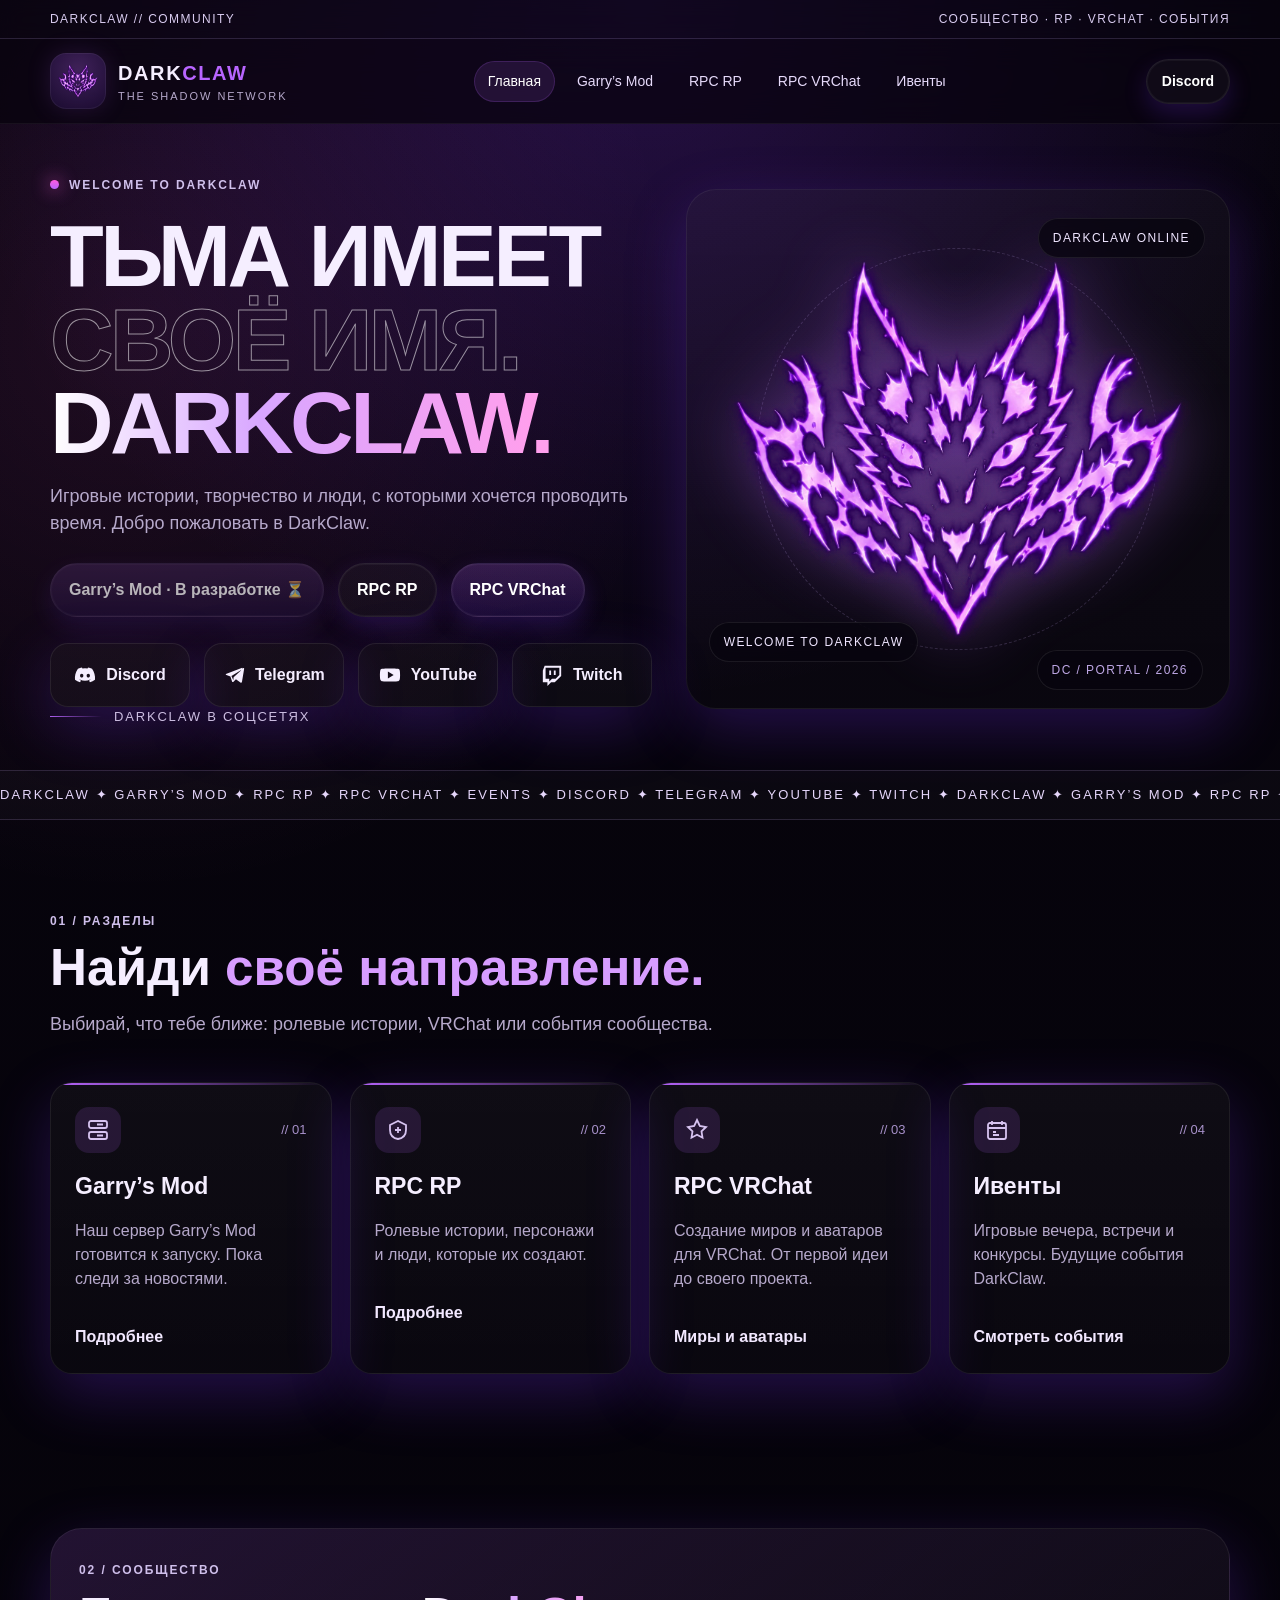
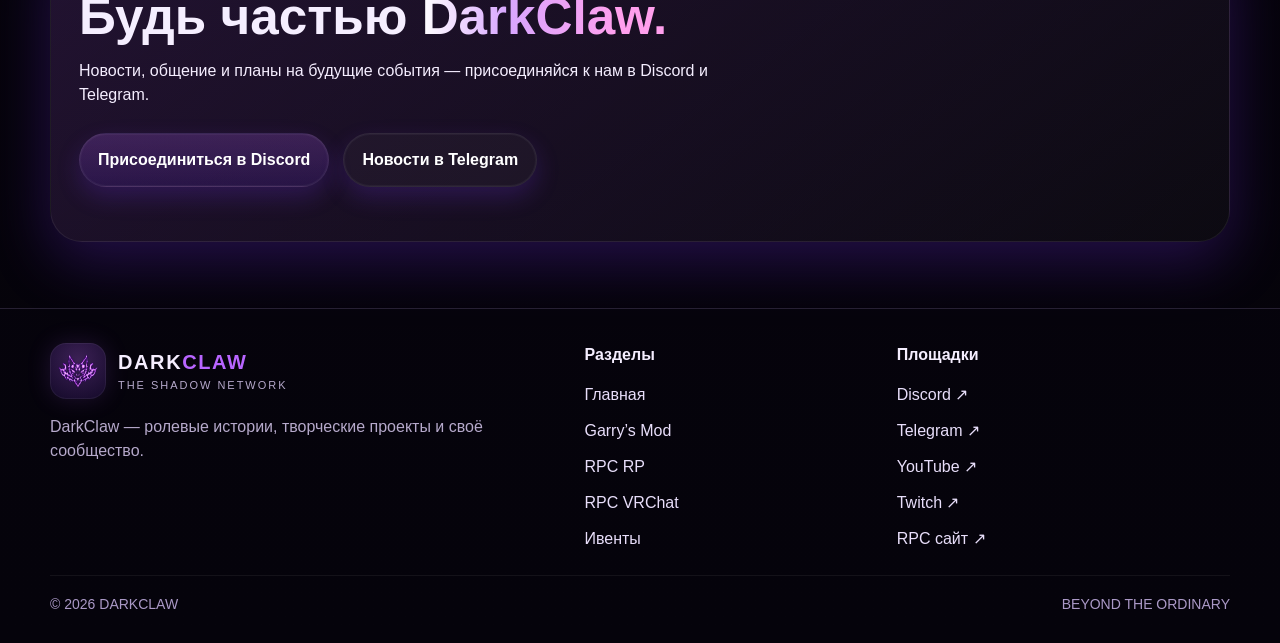
==== commit db561510: "Add files via upload" ====
--- a/index.html
+++ b/index.html
@@ -1,27 +1,88 @@
-<!DOCTYPE html><html lang="ru"><head><meta charset="UTF-8"><meta name="viewport" content="width=device-width, initial-scale=1"><meta name="theme-color" content="#08060d"><meta name="description" content="DarkClaw: Garry’s Mod, RPC, RP-сообщество и ивенты. Твой мир, твои истории."><meta property="og:title" content="DarkClaw — Тьма имеет своё имя"><meta property="og:description" content="DarkClaw: Garry’s Mod, RPC, RP-сообщество и ивенты. Твой мир, твои истории."><meta property="og:type" content="website"><meta property="og:image" content="logo.png"><title>DarkClaw — Тьма имеет своё имя</title><link rel="icon" href="favicon.png" type="image/png"><link rel="stylesheet" href="style.css"></head><body><a class="skip-link" href="#main">Перейти к содержимому</a>
-<div class="topline"><div class="container"><span>DARKCLAW // RP NETWORK</span><span><i></i> <strong>СООБЩЕСТВО · РОЛЕВАЯ ИГРА · СОБЫТИЯ</strong></span></div></div>
+<!DOCTYPE html>
+<html lang="ru">
+<head>
+  <meta charset="utf-8" />
+  <meta name="viewport" content="width=device-width, initial-scale=1" />
+  <meta name="theme-color" content="#08060d" />
+  <meta name="description" content="DarkClaw — ролевое сообщество, игровые проекты и творчество для VRChat." />
+  <meta property="og:title" content="DarkClaw — Тьма имеет своё имя" />
+  <meta property="og:description" content="Garry’s Mod, RPC RP, миры и аватары для VRChat, встречи и ивенты DarkClaw." />
+  <meta property="og:type" content="website" />
+  <meta property="og:image" content="logo.png" />
+  <title>DarkClaw — Главная</title>
+  <link rel="icon" type="image/png" href="favicon.png" />
+  <link rel="stylesheet" href="style.css?v=6" />
+</head>
+<body>
+<a class="skip-link" href="#main">Перейти к содержимому</a>
+<div class="topline"><div class="container"><span>DARKCLAW // COMMUNITY</span><span>СООБЩЕСТВО · RP · VRCHAT · СОБЫТИЯ</span></div></div>
 <header class="site-header"><div class="container header-inner">
-<a class="brand" href="index.html" aria-label="DarkClaw — главная"><span class="brand-mark"><img src="logo.png" alt="" width="58" height="49"></span><span><span class="brand-name">DARK<b>CLAW</b></span><span class="brand-caption">BEYOND THE ORDINARY</span></span></a>
-<nav class="site-nav" id="site-nav" aria-label="Основная навигация"><a href="index.html" aria-current="page">Главная</a><a href="server.html">Garry's Mod</a><a href="rpc.html">RPC</a><a href="events.html">Ивенты</a></nav>
-<a class="btn small ghost header-cta" href="#" data-link="discord">Наш Discord <svg viewBox="0 0 24 24" aria-hidden="true"><path d="M7 17 17 7M8 7h9v9"/></svg></a>
-<button class="menu-toggle" type="button" id="menu-toggle" aria-controls="site-nav" aria-expanded="false" aria-label="Открыть меню"><svg viewBox="0 0 24 24" fill="none" stroke="currentColor" stroke-width="2" stroke-linecap="round"><path d="M4 7h16M4 12h16M4 17h16"/></svg></button>
-</div></header><main id="main">
-<section class="hero home-hero"><div class="container hero-grid">
-<div class="hero-copy"><div class="eyebrow"><span class="eyebrow-dot"></span> WELCOME TO THE SHADOW SIDE</div><h1 class="hero-title"><span class="line">ТЬМА ИМЕЕТ</span><span class="line outline">СВОЁ ИМЯ.</span><span class="line gradient-text">DARKCLAW.</span></h1><p class="hero-desc">Больше, чем игровое сообщество. Свой уголок вселенной, где рождаются истории, встречаются единомышленники и начинается что-то особенное.</p><div class="hero-actions"><a class="btn primary" href="server.html">Наш Garry’s Mod <svg viewBox="0 0 24 24" aria-hidden="true"><path d="M5 12h14M13 6l6 6-6 6"/></svg></a><a class="btn ghost" href="rpc.html">Открыть RPC <svg viewBox="0 0 24 24" aria-hidden="true"><path d="M7 17 17 7M8 7h9v9"/></svg></a></div><div class="hero-footnote"><span></span> РОЛЕВЫЕ МИРЫ · КОМАНДА · СОБЫТИЯ</div></div>
-<div class="hero-visual" aria-label="Неоновая фиолетовая эмблема DarkClaw"><div class="hero-orbit"></div><img src="logo.png" alt="Логотип DarkClaw — светящаяся фиолетовая волчья морда" class="hero-logo" width="610" height="515"><div class="hero-float top">NO LIMITS. JUST STORIES.</div><div class="hero-float bottom">THE WOLF IS AWAKE</div><span class="hero-number">DC / 001 · 2026</span></div>
-</div></section>
-<div class="ticker" aria-hidden="true"><div class="ticker-track">DARKCLAW <b>✦</b> GARRY’S MOD <b>✦</b> ROLEPLAY COMMUNITY <b>✦</b> RPC <b>✦</b> EVENTS <b>✦</b> CREATE YOUR STORY <b>✦</b> DARKCLAW <b>✦</b> GARRY’S MOD <b>✦</b> ROLEPLAY COMMUNITY <b>✦</b> RPC <b>✦</b> EVENTS <b>✦</b> CREATE YOUR STORY <b>✦</b> </div></div>
-<section class="section" id="explore"><div class="container"><div class="section-head reveal"><div><span class="section-tag">01 / ОТКРОЙ ВСЕЛЕННУЮ</span><h2 class="section-title">Здесь начинается <span class="accent">твоя история.</span></h2><p class="section-lead">Разные стороны одного сообщества — выбирай направление, которое тебе ближе.</p></div></div><div class="grid-3">
-<a class="feature-card reveal" href="server.html"><span class="card-top"><span class="feature-icon"><svg viewBox="0 0 24 24"><rect x="3" y="3" width="18" height="7" rx="2"/><rect x="3" y="14" width="18" height="7" rx="2"/><path d="M7 6.5h.01M7 17.5h.01M11 6.5h6M11 17.5h6"/></svg></span><span class="card-index">// 01</span></span><h3>Garry’s Mod</h3><p>Наш DarkRP-мир: город, роли, взаимодействие и истории, которые создают сами игроки.</p><span class="text-link">На сервер <svg viewBox="0 0 24 24" aria-hidden="true"><path d="M5 12h14M13 6l6 6-6 6"/></svg></span></a>
-<a class="feature-card reveal" href="rpc.html"><span class="card-top"><span class="feature-icon"><svg viewBox="0 0 24 24"><path d="m12 2 2.8 6 6.2 1-4.5 4.3 1 6.4L12 16.8l-5.5 2.9 1-6.4L3 9l6.2-1z"/></svg></span><span class="card-index">// 02</span></span><h3>RPC</h3><p>Люди, идеи и собственная атмосфера. Узнай, что объединяет участников RPC.</p><span class="text-link">В сообщество <svg viewBox="0 0 24 24" aria-hidden="true"><path d="M5 12h14M13 6l6 6-6 6"/></svg></span></a>
-<a class="feature-card reveal" href="events.html"><span class="card-top"><span class="feature-icon"><svg viewBox="0 0 24 24"><rect x="3" y="5" width="18" height="16" rx="2"/><path d="M7 3v4M17 3v4M3 10h18M8 14h3M8 17h6"/></svg></span><span class="card-index">// 03</span></span><h3>Ивенты</h3><p>Сценарии, творческие активности и идеи событий. Не пропускай новые поводы встретиться.</p><span class="text-link">Смотреть ивенты <svg viewBox="0 0 24 24" aria-hidden="true"><path d="M5 12h14M13 6l6 6-6 6"/></svg></span></a>
-</div></div></section>
-<section class="section-sm"><div class="container"><div class="spotlight reveal"><div class="spotlight-content"><span class="section-tag">02 / DARKCLAW EXPERIENCE</span><h2 class="section-title">Не просто играть.<br><span class="gradient-text">Оставлять след.</span></h2><p>Каждая сцена — новая история. Каждый игрок — часть большого мира. В DarkClaw можно участвовать в ролеплее, объединяться с людьми и придумывать свои события.</p><a href="events.html" class="btn primary">Посмотреть ивенты <svg viewBox="0 0 24 24" aria-hidden="true"><path d="M5 12h14M13 6l6 6-6 6"/></svg></a></div></div></div></section>
-<section class="section"><div class="container"><div class="section-head reveal"><div><span class="section-tag">03 / ЧТО ВНУТРИ</span><h2 class="section-title">Один мир. <span class="accent">Много возможностей.</span></h2></div></div><div class="mini-stats reveal"><div class="stat"><strong>DarkRP</strong><span>Игровой режим</span></div><div class="stat"><strong>RPC</strong><span>Наше сообщество</span></div><div class="stat"><strong>RP</strong><span>Истории игроков</span></div><div class="stat"><strong>EVENTS</strong><span>Идеи и события</span></div></div></div></section>
-<section class="section-sm"><div class="container"><div class="spotlight reveal"><div class="spotlight-content"><span class="section-tag">04 / ПРИСОЕДИНЯЙСЯ</span><h2 class="section-title">Стань частью <span class="accent">DarkClaw.</span></h2><p>Начни с сервера, изучи RPC или загляни в мир будущих ивентов. Здесь найдётся место для твоей истории.</p><a href="server.html#how-to-join" class="btn primary">Как начать <svg viewBox="0 0 24 24" aria-hidden="true"><path d="M5 12h14M13 6l6 6-6 6"/></svg></a></div></div></div></section>
-</main><footer class="footer"><div class="container"><div class="footer-grid">
-<div class="footer-brand"><a class="brand" href="index.html" aria-label="DarkClaw — на главную"><span class="brand-mark"><img src="logo.png" alt="" width="58" height="49"></span><span><span class="brand-name">DARK<b>CLAW</b></span><span class="brand-caption">BEYOND THE ORDINARY</span></span></a><p>Твой мир за пределами обыденного. Garry’s Mod, RPC, игровые истории и люди, с которыми их хочется создавать.</p></div>
-<div class="footer-column"><h4>Разделы</h4><a href="index.html">Главная</a><a href="server.html">Garry's Mod</a><a href="rpc.html">Сообщество RPC</a><a href="events.html">Ивенты</a></div>
-<div class="footer-column"><h4>Сообщество</h4><a href="#" data-link="discord">Discord</a><a href="https://steamcommunity.com/sharedfiles/filedetails/?id=3824762059" data-link="workshop">Workshop</a><a href="server.html#how-to-join">Как подключиться</a></div>
-</div><div class="footer-bottom"><span>© <span id="year">2026</span> DARKCLAW. CREATED FOR THE COMMUNITY.</span><span>INDEPENDENT FAN COMMUNITY · <strong>MADE IN PURPLE</strong></span></div></div></footer>
-<button class="back-top" id="back-top" aria-label="Наверх"><svg viewBox="0 0 24 24"><path d="m6 14 6-6 6 6"/></svg></button><div id="toast" class="toast" role="status" aria-live="polite"></div><script src="script.js" defer></script></body></html>+  <a class="brand" href="index.html" aria-label="DarkClaw — главная">
+    <span class="brand-mark"><img src="logo.png" alt="" /></span>
+    <span><span class="brand-name">DARK<b>CLAW</b></span><span class="brand-caption">THE SHADOW NETWORK</span></span>
+  </a>
+  <nav class="site-nav" id="site-nav" aria-label="Основная навигация">
+    <a href="index.html" aria-current="page">Главная</a>
+    <a href="server.html">Garry’s Mod</a>
+    <a href="rpc-rp.html">RPC RP</a>
+    <a href="rpc-vrchat.html">RPC VRChat</a>
+    <a href="events.html">Ивенты</a>
+  </nav>
+  <a class="btn small ghost header-cta" href="https://discord.gg/Z9J8swXaAk" target="_blank" rel="noopener noreferrer">Discord</a>
+  <button class="menu-toggle" id="menu-toggle" type="button" aria-label="Открыть меню" aria-controls="site-nav" aria-expanded="false"><svg viewBox="0 0 24 24" fill="none" stroke="currentColor" stroke-width="2" stroke-linecap="round"><path d="M4 7h16M4 12h16M4 17h16"></path></svg></button>
+</div></header>
+<main id="main">
+  <section class="hero"><div class="container hero-grid">
+    <div class="hero-copy">
+      <div class="eyebrow"><span class="eyebrow-dot"></span> WELCOME TO DARKCLAW</div>
+      <h1 class="hero-title"><span class="line">ТЬМА ИМЕЕТ</span><span class="line outline">СВОЁ ИМЯ.</span><span class="line gradient-text">DARKCLAW.</span></h1>
+      <p class="hero-desc">Игровые истории, творчество и люди, с которыми хочется проводить время. Добро пожаловать в DarkClaw.</p>
+      <div class="hero-actions">
+        <button class="btn disabled-btn" type="button" disabled>Garry’s Mod · В разработке ⏳</button>
+        <a class="btn ghost" href="rpc-rp.html">RPC RP</a>
+        <a class="btn" href="rpc-vrchat.html">RPC VRChat</a>
+      </div>
+      <div class="quick-socials" id="socials" aria-label="Социальные сети DarkClaw">
+        <a href="https://discord.gg/Z9J8swXaAk" target="_blank" rel="noopener noreferrer" aria-label="Discord"><svg viewBox="0 0 24 24"><path d="M19.7 5.3a18 18 0 0 0-4.4-1.4l-.5 1.1a16.8 16.8 0 0 0-5.6 0l-.5-1.1A18 18 0 0 0 4.3 5.3C1.5 9.4.7 13.3 1.1 17.2a18 18 0 0 0 5.5 2.7l1.1-1.8a12 12 0 0 1-1.8-.9l.4-.3a12.7 12.7 0 0 0 11.4 0l.4.3a12 12 0 0 1-1.8.9l1.1 1.8a18 18 0 0 0 5.5-2.7c.5-4.5-.8-8.3-3.2-11.9ZM8.4 14.7c-1 0-1.8-.9-1.8-2s.8-2 1.8-2 1.9.9 1.8 2c0 1.1-.8 2-1.8 2Zm7.2 0c-1 0-1.8-.9-1.8-2s.8-2 1.8-2 1.8.9 1.8 2-.8 2-1.8 2Z"></path></svg>Discord</a>
+        <a href="https://t.me/ARITTYT" target="_blank" rel="noopener noreferrer" aria-label="Telegram"><svg viewBox="0 0 24 24"><path d="M21 4 3.9 10.6c-1.2.5-1.2 1.2-.2 1.5l4.4 1.4 1.7 5.2c.2.6.1.9.8.9.5 0 .8-.2 1.1-.6l2.4-2.4 4.9 3.6c.9.5 1.5.2 1.7-.8L23 5.7c.3-1.2-.4-1.8-2-.7ZM9.2 13.2l9.8-6.2c.5-.3 1-.1.6.2l-8 7.2-.3 3.3-2.1-4.5Z"></path></svg>Telegram</a>
+        <a href="https://www.youtube.com/@ARI-T_T-ARI" target="_blank" rel="noopener noreferrer" aria-label="YouTube"><svg viewBox="0 0 24 24"><path d="M23 12s0-3.4-.4-5c-.2-.9-.9-1.6-1.8-1.8C19.1 4.8 12 4.8 12 4.8s-7.1 0-8.8.4c-.9.2-1.6.9-1.8 1.8C1 8.6 1 12 1 12s0 3.4.4 5c.2.9.9 1.6 1.8 1.8 1.7.4 8.8.4 8.8.4s7.1 0 8.8-.4c.9-.2 1.6-.9 1.8-1.8.4-1.6.4-5 .4-5ZM9.7 15.8V8.2l6.3 3.8-6.3 3.8Z"></path></svg>YouTube</a>
+        <a href="https://www.twitch.tv/ariemdc" target="_blank" rel="noopener noreferrer" aria-label="Twitch"><svg viewBox="0 0 24 24"><path d="M4 2 2 7v13h5v4l4-4h4l7-7V2H4Zm16 10-4 4h-4l-3 3v-3H5V4h15v8ZM9 7h2v5H9V7Zm5 0h2v5h-2V7Z"></path></svg>Twitch</a>
+      </div>
+      <div class="hero-footnote"><span></span> DARKCLAW В СОЦСЕТЯХ</div>
+    </div>
+    <div class="hero-visual" aria-label="Неоновый логотип DarkClaw">
+      <div class="hero-orbit"></div>
+      <img class="hero-logo" src="logo.png" alt="Логотип DarkClaw — светящаяся фиолетовая волчья морда" />
+      <div class="hero-float top">DARKCLAW ONLINE</div>
+      <div class="hero-float bottom">WELCOME TO DARKCLAW</div>
+      <span class="hero-number">DC / PORTAL / 2026</span>
+    </div>
+  </div></section>
+
+  <div class="ticker" aria-hidden="true"><div class="ticker-track">DARKCLAW ✦ GARRY’S MOD ✦ RPC RP ✦ RPC VRCHAT ✦ EVENTS ✦ DISCORD ✦ TELEGRAM ✦ YOUTUBE ✦ TWITCH ✦ DARKCLAW ✦ GARRY’S MOD ✦ RPC RP ✦ RPC VRCHAT ✦ EVENTS ✦ DISCORD ✦ TELEGRAM ✦ YOUTUBE ✦ TWITCH ✦</div></div>
+
+  <section class="section"><div class="container">
+    <div class="section-head reveal"><div><span class="section-tag">01 / РАЗДЕЛЫ</span><h2 class="section-title">Найди <span class="accent">своё направление.</span></h2><p class="section-lead">Выбирай, что тебе ближе: ролевые истории, VRChat или события сообщества.</p></div></div>
+    <div class="grid-4">
+      <a class="feature-card reveal" href="server.html"><span class="card-top"><span class="feature-icon"><svg viewBox="0 0 24 24"><rect x="3" y="3" width="18" height="7" rx="2"></rect><rect x="3" y="14" width="18" height="7" rx="2"></rect><path d="M7 6.5h.01M7 17.5h.01M11 6.5h6M11 17.5h6"></path></svg></span><span class="card-index">// 01</span></span><h3>Garry’s Mod</h3><p>Наш сервер Garry’s Mod готовится к запуску. Пока следи за новостями.</p><span class="text-link">Подробнее</span></a>
+      <a class="feature-card reveal" href="rpc-rp.html"><span class="card-top"><span class="feature-icon"><svg viewBox="0 0 24 24"><path d="M12 3 4 7v5c0 5 3.4 8.2 8 9 4.6-.8 8-4 8-9V7l-8-4Z"></path><path d="M9 12h6M12 9v6"></path></svg></span><span class="card-index">// 02</span></span><h3>RPC RP</h3><p>Ролевые истории, персонажи и люди, которые их создают.</p><span class="text-link">Подробнее</span></a>
+      <a class="feature-card reveal" href="rpc-vrchat.html"><span class="card-top"><span class="feature-icon"><svg viewBox="0 0 24 24"><path d="m12 2 2.8 6 6.2 1-4.5 4.3 1 6.4L12 16.8l-5.5 2.9 1-6.4L3 9l6.2-1z"></path></svg></span><span class="card-index">// 03</span></span><h3>RPC VRChat</h3><p>Создание миров и аватаров для VRChat. От первой идеи до своего проекта.</p><span class="text-link">Миры и аватары</span></a>
+      <a class="feature-card reveal" href="events.html"><span class="card-top"><span class="feature-icon"><svg viewBox="0 0 24 24"><rect x="3" y="5" width="18" height="16" rx="2"></rect><path d="M7 3v4M17 3v4M3 10h18M8 14h3M8 17h6"></path></svg></span><span class="card-index">// 04</span></span><h3>Ивенты</h3><p>Игровые вечера, встречи и конкурсы. Будущие события DarkClaw.</p><span class="text-link">Смотреть события</span></a>
+    </div>
+  </div></section>
+
+  <section class="section-sm"><div class="container"><div class="spotlight reveal"><div class="spotlight-content"><span class="section-tag">02 / СООБЩЕСТВО</span><h2 class="section-title">Будь частью <span class="gradient-text">DarkClaw.</span></h2><p>Новости, общение и планы на будущие события — присоединяйся к нам в Discord и Telegram.</p><div class="hero-actions"><a class="btn" href="https://discord.gg/Z9J8swXaAk" target="_blank" rel="noopener noreferrer">Присоединиться в Discord</a><a class="btn ghost" href="https://t.me/ARITTYT" target="_blank" rel="noopener noreferrer">Новости в Telegram</a></div></div></div></div></section>
+</main>
+<footer class="footer"><div class="container">
+  <div class="footer-grid">
+    <div class="footer-brand"><a class="brand" href="index.html"><span class="brand-mark"><img src="logo.png" alt="" /></span><span><span class="brand-name">DARK<b>CLAW</b></span><span class="brand-caption">THE SHADOW NETWORK</span></span></a><p>DarkClaw — ролевые истории, творческие проекты и своё сообщество.</p></div>
+    <div class="footer-column"><h4>Разделы</h4><a href="index.html">Главная</a><a href="server.html">Garry’s Mod</a><a href="rpc-rp.html">RPC RP</a><a href="rpc-vrchat.html">RPC VRChat</a><a href="events.html">Ивенты</a></div>
+    <div class="footer-column"><h4>Площадки</h4><a href="https://discord.gg/Z9J8swXaAk" target="_blank" rel="noopener noreferrer">Discord ↗</a><a href="https://t.me/ARITTYT" target="_blank" rel="noopener noreferrer">Telegram ↗</a><a href="https://www.youtube.com/@ARI-T_T-ARI" target="_blank" rel="noopener noreferrer">YouTube ↗</a><a href="https://www.twitch.tv/ariemdc" target="_blank" rel="noopener noreferrer">Twitch ↗</a><a href="https://rpc-order-website.onrender.com/" target="_blank" rel="noopener noreferrer">RPC сайт ↗</a></div>
+  </div>
+  <div class="footer-bottom"><span>© <span id="year">2026</span> DARKCLAW</span><span>BEYOND THE ORDINARY</span></div>
+</div></footer>
+<button class="back-top" id="back-top" aria-label="Наверх"><svg viewBox="0 0 24 24"><path d="m6 14 6-6 6 6"></path></svg></button>
+<div class="toast" id="toast" aria-live="polite" role="status"></div>
+<script defer src="script.js?v=6"></script>
+</body>
+</html>
--- a/style.css
+++ b/style.css
@@ -1,6 +1,290 @@
-@import url('https://fonts.googleapis.com/css2?family=Manrope:wght@400;500;600;700;800&family=Unbounded:wght@400;500;600;700;800;900&display=swap');
-:root{color-scheme:dark;--bg:#07060c;--bg2:#100a1b;--panel:#11101a;--panel2:#191324;--line:rgba(204,163,255,.13);--line2:rgba(205,153,255,.29);--text:#f8f4ff;--muted:#aca1b9;--dim:#736981;--purple:#ab56ff;--lilac:#d4a6ff;--magenta:#e078ff;--mint:#82eacb;--radius:22px;--display:'Unbounded','Arial Black',sans-serif;--body:'Manrope',system-ui,Arial,sans-serif}*{box-sizing:border-box}html{scroll-behavior:smooth}body{margin:0;background:var(--bg);color:var(--text);font-family:var(--body);min-width:320px;line-height:1.65;overflow-x:hidden}body:before{content:"";position:fixed;inset:0;z-index:-2;background:radial-gradient(ellipse at 52% -20%,rgba(122,43,216,.14),transparent 45%),radial-gradient(ellipse at 0% 58%,rgba(128,51,198,.045),transparent 30%),#07060c;pointer-events:none}body:after{content:"";position:fixed;inset:0;z-index:-1;opacity:.21;pointer-events:none;background-image:linear-gradient(rgba(208,162,255,.025) 1px,transparent 1px),linear-gradient(90deg,rgba(208,162,255,.025) 1px,transparent 1px);background-size:52px 52px;mask-image:linear-gradient(to bottom,black,transparent 90%)}::selection{background:#a94ef2;color:#fff}a{color:inherit;text-decoration:none}button{font:inherit}button,a{-webkit-tap-highlight-color:transparent}button:focus-visible,a:focus-visible,summary:focus-visible{outline:2px solid var(--magenta);outline-offset:4px}img{max-width:100%}.container{width:min(1180px,calc(100% - 64px));margin:auto}.section{padding:105px 0}.section-sm{padding:70px 0}.section-tag,.eyebrow,.mono{font-family:var(--body);font-size:11px;letter-spacing:.22em;text-transform:uppercase;font-weight:800}.section-tag{display:inline-flex;align-items:center;gap:12px;color:var(--lilac)}.section-tag:before{content:"";height:1px;width:26px;background:var(--purple);box-shadow:0 0 14px var(--purple)}.section-title{font-family:var(--display);font-size:clamp(25px,3.5vw,42px);line-height:1.26;letter-spacing:-.055em;margin:19px 0 16px;font-weight:800}.section-lead{color:var(--muted);font-size:15px;max-width:570px;margin:0}.section-head{display:flex;align-items:flex-end;justify-content:space-between;gap:28px;margin-bottom:36px}.section-head .section-title{max-width:750px}.accent{color:var(--lilac)}.gradient-text{background:linear-gradient(120deg,#f7e4ff 12%,#bd74ff 52%,#7b39d9);-webkit-background-clip:text;background-clip:text;color:transparent}.topline{height:29px;border-bottom:1px solid rgba(199,149,255,.10);background:#0b0812}.topline .container{height:100%;display:flex;align-items:center;justify-content:space-between;color:#736b80;font-size:9px;text-transform:uppercase;letter-spacing:.22em;font-weight:800}.topline strong{font-weight:800;color:#a99bbb}.topline i{display:inline-block;width:5px;height:5px;border-radius:50%;background:#a05dea;box-shadow:0 0 12px #a05dea;margin:0 7px 1px 0}.site-header{position:sticky;top:0;z-index:100;background:rgba(9,7,14,.79);border-bottom:1px solid rgba(211,158,255,.09);backdrop-filter:blur(25px);-webkit-backdrop-filter:blur(25px)}.header-inner{min-height:83px;display:flex;align-items:center;justify-content:space-between;gap:28px}.brand{display:flex;align-items:center;gap:10px;flex-shrink:0}.brand-mark{position:relative;width:52px;height:52px;display:grid;place-items:center;filter:drop-shadow(0 0 9px #9b4be078)}.brand-mark img{width:58px;max-width:none}.brand-name{font-family:var(--display);font-weight:900;letter-spacing:-.08em;font-size:20px;line-height:1}.brand-name b{color:var(--lilac)}.brand-caption{display:block;color:#8f7fa1;font-size:9px;letter-spacing:.31em;font-weight:800;margin-top:5px}.site-nav{display:flex;align-items:center;gap:4px;margin-left:auto}.site-nav>a{padding:12px 15px;color:#9c91aa;position:relative;font-weight:800;font-size:12px;transition:color .2s}.site-nav>a:hover,.site-nav>a[aria-current="page"]{color:#fff}.site-nav>a[aria-current="page"]:after{content:"";height:2px;position:absolute;bottom:4px;left:16px;right:16px;background:var(--purple);border-radius:8px;box-shadow:0 0 10px #ab56ff}.btn{display:inline-flex;justify-content:center;align-items:center;gap:13px;border:1px solid transparent;min-height:54px;padding:0 22px;cursor:pointer;font-size:12px;letter-spacing:.025em;font-weight:800;transition:transform .2s,background .2s,border-color .2s,box-shadow .2s;border-radius:11px;white-space:nowrap}.btn:hover{transform:translateY(-2px)}.btn.primary{color:#11091c;background:linear-gradient(110deg,#ce9bff,#a957ee 65%,#9951f3);box-shadow:0 7px 28px rgba(159,69,236,.2),inset 0 1px 0 rgba(255,255,255,.35)}.btn.primary:hover{box-shadow:0 10px 38px rgba(159,69,236,.37)}.btn.ghost{color:#f4eaff;background:rgba(154,99,224,.06);border-color:rgba(208,160,255,.23)}.btn.ghost:hover{background:rgba(154,99,224,.14);border-color:rgba(208,160,255,.48)}.btn.small{min-height:41px;padding:0 15px;font-size:11px}.btn svg,.text-link svg,.icon svg{width:17px;height:17px;stroke:currentColor;stroke-width:1.8;fill:none;stroke-linecap:round;stroke-linejoin:round}.header-cta{flex-shrink:0}.menu-toggle{display:none;border:1px solid var(--line2);background:#15101c;border-radius:10px;color:#f4eaff;width:45px;height:43px;align-items:center;justify-content:center;cursor:pointer}.menu-toggle svg{width:22px;height:22px}.hero{position:relative;isolation:isolate;overflow:hidden}.hero:before{content:"";position:absolute;inset:-10% -10% 0;background:radial-gradient(ellipse 38% 50% at 72% 48%,rgba(123,38,222,.19),transparent 75%);pointer-events:none;z-index:-1}.hero-grid{display:grid;grid-template-columns:1fr 1.06fr;gap:20px;align-items:center;min-height:635px;padding:58px 0 82px}.hero-copy{position:relative;z-index:2}.eyebrow{display:inline-flex;gap:12px;align-items:center;color:#c5a1e5;margin-bottom:23px}.eyebrow-dot{display:block;height:7px;width:7px;border-radius:50%;background:#bd70ff;box-shadow:0 0 0 4px rgba(170,95,245,.11),0 0 22px 5px rgba(170,95,245,.38);flex-shrink:0}.hero-title{font-family:var(--display);font-weight:900;letter-spacing:-.085em;font-size:clamp(41px,5.1vw,69px);line-height:1.21;margin:0 0 22px}.hero-title .line{display:block}.hero-title .outline{color:transparent;-webkit-text-stroke:1px #a568e6;text-shadow:0 0 35px rgba(155,70,255,.19)}.hero-desc{font-size:15px;line-height:1.9;color:var(--muted);max-width:480px;margin:0 0 31px}.hero-actions{display:flex;gap:12px;flex-wrap:wrap}.hero-footnote{display:flex;align-items:center;gap:17px;margin-top:48px;color:#847892;letter-spacing:.18em;text-transform:uppercase;font-size:10px;font-weight:800}.hero-footnote span{width:42px;height:1px;background:#775390}.hero-visual{height:555px;display:grid;place-items:center;position:relative}.hero-orbit{position:absolute;width:min(550px,100%);aspect-ratio:1;border:1px solid rgba(174,80,255,.17);border-radius:50%;transform:rotate(-14deg)}.hero-orbit:before{content:"";position:absolute;inset:38px;border:1px dashed rgba(202,159,255,.13);border-radius:50%;animation:rotate 80s linear infinite}.hero-orbit:after{content:"";position:absolute;inset:90px;border:1px solid rgba(206,124,255,.12);border-radius:50%}.hero-visual:after{content:"";position:absolute;width:76%;height:59%;background:#912deb;filter:blur(100px);opacity:.19;z-index:-1}.hero-logo{width:min(610px,115%);position:relative;z-index:1;filter:drop-shadow(0 0 28px rgba(161,55,245,.38));animation:float 6s ease-in-out infinite}.hero-float{position:absolute;z-index:2;padding:11px 15px;background:rgba(13,8,23,.87);border:1px solid rgba(204,132,255,.25);color:#c8a7ec;font-size:9px;letter-spacing:.18em;font-weight:800;text-transform:uppercase;backdrop-filter:blur(15px)}.hero-float.top{top:63px;right:0}.hero-float.bottom{bottom:65px;left:-6px}.hero-float:before{content:"✦";margin-right:8px;color:#d8a5ff}.hero-number{position:absolute;bottom:30px;right:12px;color:#4b375e;font-family:var(--display);font-size:11px;letter-spacing:.14em}.ticker{border-top:1px solid var(--line);border-bottom:1px solid var(--line);background:rgba(72,34,110,.10);overflow:hidden}.ticker-track{display:flex;width:max-content;gap:42px;align-items:center;animation:marquee 34s linear infinite;white-space:nowrap;padding:16px 0;font-family:var(--display);letter-spacing:.14em;font-size:10px;color:#b295d0}.ticker-track b{color:#925bc6;font-size:18px;font-weight:400}.grid-3{display:grid;grid-template-columns:repeat(3,minmax(0,1fr));gap:18px}.feature-card{display:flex;flex-direction:column;min-height:308px;position:relative;overflow:hidden;background:linear-gradient(145deg,rgba(31,22,43,.9),rgba(14,12,20,.96));border:1px solid var(--line);border-radius:var(--radius);padding:29px;transition:transform .25s,border-color .25s,box-shadow .25s}.feature-card:before{content:"";position:absolute;width:220px;height:220px;border-radius:50%;background:radial-gradient(circle,rgba(144,57,239,.15),transparent 70%);right:-60px;top:-100px}.feature-card:hover{transform:translateY(-6px);border-color:#7d4ca3;box-shadow:0 22px 50px rgba(0,0,0,.24)}.card-top{display:flex;justify-content:space-between;align-items:center}.feature-icon,.icon-circle{height:47px;width:47px;display:grid;place-items:center;border-radius:12px;color:#e6bdff;background:rgba(161,75,236,.13);border:1px solid rgba(187,112,255,.23)}.feature-icon svg{width:24px;height:24px;fill:none;stroke:currentColor;stroke-linecap:round;stroke-linejoin:round;stroke-width:1.6}.card-index{font-family:var(--display);color:rgba(193,148,244,.22);font-size:12px}.feature-card h3{font-family:var(--display);font-size:17px;letter-spacing:-.04em;line-height:1.4;margin:26px 0 10px}.feature-card p{color:var(--muted);font-size:13px;line-height:1.8;margin:0 0 24px}.text-link{margin-top:auto;color:#d9b1ff;font-size:12px;display:inline-flex;gap:9px;align-items:center;font-weight:800}.text-link:hover{color:#fff}.spotlight{position:relative;overflow:hidden;border:1px solid rgba(200,145,255,.22);border-radius:28px;background:linear-gradient(105deg,#21132f 0%,#120d1b 50%,#0c0a12 100%);padding:56px 58px}.spotlight:before{content:"";position:absolute;width:350px;height:350px;border-radius:50%;right:-60px;top:-130px;background:radial-gradient(circle,rgba(168,76,255,.29),transparent 75%)}.spotlight:after{content:"D";font-family:var(--display);font-size:400px;font-weight:900;position:absolute;line-height:1;right:0;top:-60px;opacity:.04;pointer-events:none}.spotlight-content{position:relative;z-index:1;max-width:650px}.spotlight .section-title{font-size:clamp(26px,3.5vw,41px)}.spotlight p{max-width:560px;color:#bfb0cc;font-size:14px}.spotlight .btn{margin-top:20px}.mini-stats{display:grid;grid-template-columns:repeat(4,1fr);gap:1px;border:1px solid var(--line);border-radius:18px;overflow:hidden;background:var(--line)}.stat{background:#100c18;padding:29px 23px}.stat strong{display:block;font-family:var(--display);font-size:24px;color:#e1baff;line-height:1.2}.stat span{display:block;font-size:10px;letter-spacing:.09em;text-transform:uppercase;font-weight:800;color:#9588a3;margin-top:9px}.page-hero{padding:94px 0 88px;position:relative;overflow:hidden;border-bottom:1px solid var(--line)}.page-hero:after{content:"";position:absolute;z-index:-1;width:900px;height:600px;right:-320px;top:-280px;background:radial-gradient(ellipse,rgba(136,57,221,.24),transparent 60%)}.page-title{font-family:var(--display);font-size:clamp(36px,5.2vw,65px);line-height:1.22;letter-spacing:-.075em;margin:14px 0 22px;max-width:850px}.page-lead{font-size:15px;color:var(--muted);max-width:610px;margin:0 0 29px}.breadcrumbs{display:flex;gap:11px;align-items:center;letter-spacing:.1em;font-size:10px;text-transform:uppercase;font-weight:800;color:#8c7b9e;margin-bottom:26px}.breadcrumbs a:hover{color:white}.breadcrumbs span{color:#57466a}.page-hero-layout{display:grid;grid-template-columns:1.1fr .9fr;gap:40px;align-items:center}.page-hero .page-title{font-size:clamp(35px,4.65vw,57px)}.info-tags{display:flex;gap:9px;flex-wrap:wrap;margin-top:28px}.info-tags span,.pill{padding:8px 12px;background:rgba(151,81,209,.095);border:1px solid rgba(189,124,249,.19);border-radius:7px;color:#b9a2ce;font-weight:800;font-size:10px;letter-spacing:.085em;text-transform:uppercase}.server-console{background:linear-gradient(155deg,rgba(28,20,41,.98),rgba(11,9,17,.98));border:1px solid rgba(185,104,245,.35);box-shadow:0 28px 80px rgba(0,0,0,.4),0 0 65px rgba(144,59,220,.1);border-radius:19px;overflow:hidden;transform:rotate(1deg)}.console-top{padding:15px 20px;border-bottom:1px solid var(--line);display:flex;justify-content:space-between;align-items:center;background:rgba(255,255,255,.015);font-size:10px;color:#9581a8;font-weight:800;letter-spacing:.13em}.console-dots{display:flex;gap:6px}.console-dots i{height:7px;width:7px;background:#54395f;border-radius:50%}.console-dots i:first-child{background:#a967d5}.console-body{padding:30px}.console-label{color:#c58bf9;font-size:10px;font-weight:900;letter-spacing:.17em;text-transform:uppercase}.console-body h3{font-family:var(--display);font-size:21px;line-height:1.35;letter-spacing:-.06em;margin:12px 0 14px}.status-badge{display:inline-flex;align-items:center;gap:7px;font-size:10px;color:#c5a7d7;background:rgba(181,113,253,.1);border:1px solid var(--line);padding:7px 10px;border-radius:7px}.status-badge:before{content:"";height:6px;width:6px;background:#ad6bf5;border-radius:50%}.console-grid{display:grid;grid-template-columns:repeat(2,1fr);margin:28px 0;gap:11px}.console-cell{background:rgba(255,255,255,.025);border:1px solid var(--line);padding:14px;border-radius:10px}.console-cell span{display:block;color:#83758e;font-size:9px;letter-spacing:.14em;font-weight:900;text-transform:uppercase}.console-cell strong{display:block;font-size:13px;color:#e6d9f0;margin-top:5px;overflow-wrap:anywhere}.address-row{display:flex;gap:7px;align-items:center;padding:8px;border:1px dashed rgba(195,135,253,.3);border-radius:10px;background:rgba(6,5,9,.55)}.address-row code{font-size:12px;color:#dcb8f9;flex:1;padding-left:9px;overflow-wrap:anywhere}.address-row button{border:0;border-radius:7px;background:#a363dc;color:#140b1e;font-weight:900;font-size:11px;padding:9px 11px;cursor:pointer}.address-row button:disabled{cursor:not-allowed;opacity:.45}.stack-grid{display:grid;grid-template-columns:repeat(3,minmax(0,1fr));gap:18px}.stack-card{padding:30px;border:1px solid var(--line);border-radius:20px;background:linear-gradient(155deg,#171020,#0d0b12)}.stack-num{font-family:var(--display);font-size:25px;letter-spacing:-.09em;color:#a568de;opacity:.85}.stack-card h3{font-family:var(--display);font-size:15px;letter-spacing:-.03em;margin:20px 0 10px;line-height:1.5}.stack-card p{color:var(--muted);font-size:13px;line-height:1.8;margin:0}.code-box{display:flex;justify-content:space-between;align-items:center;gap:14px;padding:19px 22px;background:rgba(11,7,16,.85);border:1px solid rgba(187,124,244,.25);border-radius:12px;margin-top:28px;max-width:610px}.code-box code{color:#c99bf4;overflow-wrap:anywhere}.code-box button{border:0;background:transparent;color:#e9cdff;font-size:11px;font-weight:900;cursor:pointer;flex-shrink:0}.rules-grid{display:grid;grid-template-columns:1fr 1fr;gap:14px}.rule-card{display:flex;gap:18px;align-items:flex-start;padding:25px;background:#110d18;border:1px solid var(--line);border-radius:16px}.rule-card .rule-icon{font-family:var(--display);color:#ca97ff;font-size:21px;min-width:25px}.rule-card strong{display:block;font-size:14px;margin-bottom:4px}.rule-card p{margin:0;color:#9c90a7;font-size:12px}.faq-list{max-width:800px}.faq-list details{border-bottom:1px solid var(--line)}.faq-list summary{display:flex;align-items:center;justify-content:space-between;gap:14px;list-style:none;cursor:pointer;padding:22px 0;font-size:14px;font-weight:800}.faq-list summary::-webkit-details-marker{display:none}.faq-list summary:after{content:"+";color:#c996ff;font-size:25px;line-height:1}.faq-list details[open] summary:after{content:"−"}.faq-list details p{font-size:13px;line-height:1.9;color:#a99bb5;margin:0 0 22px}.rpc-art{min-height:460px;border-radius:25px;display:grid;place-items:center;background:radial-gradient(ellipse at center,rgba(124,43,202,.23),transparent 65%);position:relative}.rpc-art:before,.rpc-art:after{content:"";position:absolute;inset:27px;border:1px solid rgba(165,100,232,.2);transform:rotate(45deg);border-radius:17px}.rpc-art:after{inset:65px;transform:rotate(0deg);border-style:dashed;opacity:.7}.rpc-emblem{font-family:var(--display);font-weight:900;font-size:clamp(65px,10vw,140px);letter-spacing:-.14em;color:#f1d5ff;text-shadow:0 0 18px #a13cebb3,0 0 70px #9d3ce077;position:relative;z-index:2;margin-left:-.2em}.rpc-art .orbit-caption{position:absolute;z-index:2;bottom:36px;letter-spacing:.25em;font-size:10px;color:#c9a4ee;font-weight:900}.quote-panel{padding:54px 58px;border-radius:24px;background:linear-gradient(110deg,#20112d,#0f0c18);border:1px solid var(--line2);position:relative}.quote-panel:before{content:"“";position:absolute;right:40px;top:-40px;font-size:180px;color:#764398;opacity:.25;font-family:Georgia,serif}.quote-panel blockquote{font-family:var(--display);font-size:clamp(19px,2.5vw,31px);line-height:1.6;letter-spacing:-.035em;font-weight:700;margin:0;position:relative;max-width:820px}.quote-panel small{display:block;font-size:10px;letter-spacing:.25em;font-weight:800;color:#ab82cb;margin-top:28px}.filter-bar{display:flex;flex-wrap:wrap;gap:9px;margin-bottom:30px}.filter-btn{padding:12px 19px;background:#13101b;border:1px solid var(--line);border-radius:9px;font-size:11px;font-weight:900;letter-spacing:.05em;color:#a99ab7;cursor:pointer;transition:background .2s,color .2s,border-color .2s}.filter-btn:hover{border-color:rgba(205,146,250,.35)}.filter-btn.active{background:#ae72ed;color:#160a20;border-color:#ae72ed}.event-grid{display:grid;grid-template-columns:repeat(3,minmax(0,1fr));gap:18px}.event-card{background:linear-gradient(150deg,#191121,#0d0b11);border:1px solid var(--line);border-radius:18px;overflow:hidden;display:flex;flex-direction:column;min-height:403px;transition:transform .2s,border-color .2s}.event-card:hover{transform:translateY(-5px);border-color:#774d9c}.event-art{height:153px;position:relative;overflow:hidden;background:radial-gradient(ellipse at 65% 36%,rgba(166,68,248,.31),transparent 60%),linear-gradient(125deg,#281438,#110d18)}.event-art:before{content:"";position:absolute;width:140px;height:140px;border:1px solid rgba(219,162,255,.24);transform:rotate(45deg);right:65px;top:10px}.event-art:after{content:"";position:absolute;width:120px;height:120px;border:1px solid rgba(219,162,255,.10);transform:rotate(45deg);right:75px;top:20px}.event-art .art-number{position:absolute;font-family:var(--display);font-size:100px;letter-spacing:-.14em;color:rgba(226,175,255,.12);font-weight:900;right:30px;bottom:-43px}.event-art .art-label{position:absolute;left:22px;top:18px;font-size:10px;color:#dfbeff;font-weight:900;letter-spacing:.17em}.event-card[data-category="community"] .event-art{background:radial-gradient(ellipse at 67% 45%,rgba(90,95,200,.33),transparent 60%),linear-gradient(125deg,#1a1935,#100d1a)}.event-card[data-category="contest"] .event-art{background:radial-gradient(ellipse at 67% 45%,rgba(194,69,142,.29),transparent 60%),linear-gradient(125deg,#311628,#100c15)}.event-body{padding:23px;display:flex;flex:1;flex-direction:column}.event-meta{display:flex;gap:8px;flex-wrap:wrap;align-items:center;color:#9e87ac;font-size:9px;letter-spacing:.1em;font-weight:900;text-transform:uppercase}.event-meta .event-status{color:#d6a8ff}.event-body h3{font-family:var(--display);font-size:16px;line-height:1.45;letter-spacing:-.04em;margin:17px 0 8px}.event-body p{color:var(--muted);font-size:12px;line-height:1.8;margin:0 0 20px}.event-body .text-link{background:none;border:0;cursor:pointer;padding:0;text-align:left}.empty-state{grid-column:1/-1;border:1px dashed var(--line2);border-radius:15px;padding:48px;text-align:center;color:var(--muted)}.events-disclaimer{color:#8c7a9e;font-size:12px;margin:0 0 24px}.detail-dialog{width:min(520px,calc(100vw - 30px));background:#17101f;color:#fff;border:1px solid rgba(216,152,255,.36);border-radius:22px;padding:34px;box-shadow:0 24px 120px #000a}.detail-dialog::backdrop{background:rgba(2,1,4,.78);backdrop-filter:blur(7px)}.dialog-head{display:flex;justify-content:space-between;align-items:center;gap:12px}.dialog-x{width:39px;height:39px;border-radius:9px;border:1px solid var(--line2);background:rgba(255,255,255,.04);color:#fff;font-size:22px;cursor:pointer}.detail-dialog h3{font-family:var(--display);font-size:23px;line-height:1.3;letter-spacing:-.055em;margin:20px 0 12px}.detail-dialog p{font-size:13px;line-height:1.9;color:var(--muted)}.dialog-info{padding:16px;border-radius:10px;background:#0d0a15;border:1px solid var(--line);color:#d4b1e9;font-size:11px;margin:22px 0}.footer{padding:55px 0 25px;border-top:1px solid var(--line);background:linear-gradient(180deg,rgba(13,9,19,.8),#08060c)}.footer-grid{display:flex;justify-content:space-between;gap:40px;padding-bottom:38px}.footer-brand .brand{margin-bottom:13px}.footer-brand p{color:#9b8ca8;font-size:12px;max-width:340px;line-height:1.9;margin:0}.footer-column h4{font-size:10px;letter-spacing:.16em;font-weight:900;text-transform:uppercase;color:#d7b6f4;margin:0 0 16px}.footer-column a{display:block;color:#9f91ad;font-size:12px;margin:9px 0}.footer-column a:hover{color:#eee}.footer-bottom{display:flex;justify-content:space-between;align-items:center;gap:20px;border-top:1px solid var(--line);padding-top:22px;font-size:10px;color:#746983;letter-spacing:.07em}.footer-bottom strong{color:#b9a3cb}.toast{position:fixed;right:28px;bottom:27px;max-width:350px;padding:15px 20px;border:1px solid #8857af;background:#251631;box-shadow:0 15px 35px #0008;border-radius:11px;color:#f1e3fb;font-size:12px;font-weight:700;z-index:500;transform:translateY(30px);opacity:0;pointer-events:none;transition:opacity .25s,transform .25s}.toast.show{transform:translateY(0);opacity:1}.js-ready .reveal{opacity:0;transform:translateY(28px);transition:opacity .65s ease,transform .65s ease}.js-ready .reveal.visible{opacity:1;transform:translateY(0)}.back-top{position:fixed;right:25px;bottom:25px;width:39px;height:39px;background:#29163c;color:#eacbff;border:1px solid var(--line2);border-radius:10px;display:grid;place-items:center;z-index:50;opacity:0;pointer-events:none;cursor:pointer;transition:opacity .2s}.back-top.show{opacity:1;pointer-events:auto}.back-top svg{width:17px;height:17px;fill:none;stroke:currentColor;stroke-width:2}.note{color:#9685a3;font-size:12px;margin-top:14px}.separator{height:1px;background:var(--line);margin:20px 0}.skip-link{position:absolute;top:-100px;left:10px;z-index:1000;background:#c999ff;color:#100519;padding:12px}.skip-link:focus{top:10px}@keyframes float{0%,100%{transform:translateY(0)}50%{transform:translateY(-13px)}}@keyframes rotate{to{transform:rotate(360deg)}}@keyframes marquee{to{transform:translateX(-50%)}}@media(max-width:1020px){.header-cta{display:none}.site-nav>a{padding:10px}.hero-grid{grid-template-columns:1fr 1fr}.hero-title{font-size:clamp(36px,4.8vw,55px)}.hero-visual{height:440px}.hero-float.top{right:-6px}.hero-float.bottom{left:5px}.page-hero-layout{gap:22px}.event-grid{grid-template-columns:repeat(2,1fr)}}@media(max-width:760px){.container{width:min(100% - 34px,520px)}.topline{display:none}.header-inner{min-height:69px}.brand-mark{width:42px;height:42px}.brand-mark img{width:46px}.brand-name{font-size:17px}.brand-caption{font-size:8px}.menu-toggle{display:flex;margin-left:auto}.site-nav{display:none;position:absolute;top:69px;left:0;right:0;background:#0f0a17;border-bottom:1px solid #513062;flex-direction:column;align-items:stretch;padding:14px 18px 24px;box-shadow:0 27px 45px #000a}.site-nav.open{display:flex}.site-nav>a{padding:14px 18px;border-radius:8px}.site-nav>a[aria-current="page"]{background:#22132d}.site-nav>a[aria-current="page"]:after{display:none}.hero-grid{grid-template-columns:1fr;min-height:auto;padding:60px 0 25px;gap:4px}.hero-title{font-size:clamp(34px,9vw,60px)}.hero-desc{font-size:14px}.hero-visual{height:375px;order:2}.hero-logo{width:100%;max-width:430px}.hero-orbit{width:min(380px,95%)}.hero-float{display:none}.hero-footnote{margin-top:24px}.hero-number{bottom:12px}.section{padding:70px 0}.section-sm{padding:55px 0}.section-head{display:block}.section-title{font-size:clamp(26px,6vw,36px)}.grid-3,.stack-grid,.event-grid{grid-template-columns:1fr}.feature-card{min-height:262px}.spotlight{padding:35px 27px}.mini-stats{grid-template-columns:repeat(2,1fr)}.page-hero{padding:45px 0 55px}.page-hero-layout{grid-template-columns:1fr;gap:35px}.page-title,.page-hero .page-title{font-size:clamp(32px,7.4vw,49px)}.server-console{transform:none}.console-body{padding:23px}.rules-grid{grid-template-columns:1fr}.rpc-art{min-height:360px}.quote-panel{padding:37px 27px}.footer-grid{flex-wrap:wrap}.footer-brand{width:100%}.footer-bottom{flex-direction:column;align-items:flex-start;gap:8px}.event-card{min-height:380px}.event-art{height:140px}.detail-dialog{padding:26px}}@media(max-width:390px){.container{width:calc(100% - 28px)}.hero-actions{flex-direction:column;align-items:stretch}.hero-grid{padding-top:42px}.hero-visual{height:310px}.btn{padding:0 14px}.hero-title{font-size:33px}.console-grid{gap:7px}.console-cell{padding:10px}.console-cell strong{font-size:11px}}@media(prefers-reduced-motion:reduce){*,*:before,*:after{scroll-behavior:auto!important;animation:none!important;transition:none!important}.js-ready .reveal{opacity:1;transform:none}}
-/* Black pixels in the original artwork disappear cleanly via screen blending. */
-.brand-mark img,.hero-logo{mix-blend-mode:normal}
-/* Keep the supplied emblem's aspect ratio when resized for mobile. */
-.hero-logo,.brand-mark img{height:auto}
+:root{
+  --bg:#07040d;
+  --bg2:#11081b;
+  --panel:rgba(18,11,31,.78);
+  --panel-solid:#120b1f;
+  --text:#f5eeff;
+  --muted:#b6a9cb;
+  --line:rgba(208,182,255,.16);
+  --purple:#b865ff;
+  --purple-2:#7b35ff;
+  --pink:#ff5adf;
+  --green:#66f3b3;
+  --shadow:0 20px 60px rgba(124,53,255,.25);
+  --radius:22px;
+  --radius-sm:16px;
+  --container:min(1180px, calc(100% - 32px));
+}
+*{box-sizing:border-box}
+html{scroll-behavior:smooth}
+body{margin:0;font-family:Inter,Segoe UI,Arial,sans-serif;background:radial-gradient(circle at 50% 0%, rgba(141,54,255,.24), transparent 30%), radial-gradient(circle at 10% 15%, rgba(255,90,223,.10), transparent 25%), linear-gradient(180deg,var(--bg),#05030a 100%);color:var(--text);line-height:1.5}
+a{color:inherit;text-decoration:none}
+img{max-width:100%;display:block}
+button,input{font:inherit}
+.container{width:var(--container);margin:0 auto}
+.skip-link{position:absolute;left:-999px}
+.topline{border-bottom:1px solid var(--line);background:rgba(7,4,13,.65);backdrop-filter:blur(10px)}
+.topline .container{display:flex;justify-content:space-between;gap:20px;padding:10px 0;color:#d8cbef;font-size:12px;letter-spacing:.12em;text-transform:uppercase}
+.site-header{position:sticky;top:0;z-index:50;background:rgba(7,4,13,.72);backdrop-filter:blur(16px);border-bottom:1px solid rgba(255,255,255,.05)}
+.header-inner{display:flex;align-items:center;justify-content:space-between;gap:20px;padding:14px 0}
+.brand{display:flex;align-items:center;gap:12px;min-width:0}
+.brand-mark{width:56px;height:56px;border-radius:16px;background:radial-gradient(circle at 50% 30%, rgba(184,101,255,.3), rgba(123,53,255,.12));display:grid;place-items:center;box-shadow:inset 0 0 0 1px rgba(255,255,255,.06),0 0 24px rgba(184,101,255,.15)}
+.brand-mark img{width:40px;height:40px;object-fit:contain}
+.brand-name{display:block;font-size:20px;font-weight:800;letter-spacing:.08em}.brand-name b{color:var(--purple)}
+.brand-caption{display:block;font-size:11px;color:var(--muted);letter-spacing:.18em;text-transform:uppercase}
+.site-nav{display:flex;align-items:center;gap:8px;flex-wrap:wrap}
+.site-nav a{padding:10px 14px;border-radius:999px;color:#e7dbfb;font-size:14px;transition:.2s ease}
+.site-nav a:hover,.site-nav a[aria-current="page"]{background:rgba(184,101,255,.12);box-shadow:inset 0 0 0 1px rgba(184,101,255,.18);color:#fff}
+.menu-toggle{display:none;background:none;border:none;color:#fff;padding:8px;border-radius:12px}
+.menu-toggle svg{width:26px;height:26px}
+.btn{display:inline-flex;align-items:center;justify-content:center;gap:10px;padding:14px 18px;border-radius:999px;border:1px solid rgba(255,255,255,.08);color:#fff;background:linear-gradient(180deg, rgba(184,101,255,.22), rgba(123,53,255,.15));box-shadow:inset 0 0 0 1px rgba(255,255,255,.04),0 10px 25px rgba(123,53,255,.2);font-weight:700;transition:transform .2s ease,box-shadow .2s ease,background .2s ease}
+.btn:hover{transform:translateY(-2px);box-shadow:0 14px 28px rgba(123,53,255,.28)}
+.btn.ghost{background:rgba(255,255,255,.03)}
+.btn.small{padding:11px 15px;font-size:14px}
+.btn.full{width:100%}
+.btn.disabled-btn,.btn[disabled]{opacity:.7;cursor:not-allowed;filter:grayscale(.15)}
+.header-cta{white-space:nowrap}
+.hero{padding:48px 0 22px}
+.hero-grid{display:grid;grid-template-columns:1.05fr .95fr;gap:34px;align-items:center}
+.eyebrow,.section-tag{display:inline-flex;align-items:center;gap:10px;font-size:12px;letter-spacing:.16em;text-transform:uppercase;color:#cfbfeb;font-weight:800}
+.eyebrow-dot{width:9px;height:9px;border-radius:50%;background:linear-gradient(180deg,var(--pink),var(--purple));box-shadow:0 0 18px var(--pink)}
+.hero-title,.page-title{margin:18px 0 14px;font-size:clamp(40px,7vw,88px);line-height:.95;font-weight:900;letter-spacing:-.04em}
+.hero-title .line,.page-title .line{display:block}
+.outline{-webkit-text-stroke:1px rgba(255,255,255,.55);color:transparent}
+.gradient-text{background:linear-gradient(90deg,#fff,#d8a6ff 35%,#ff9fed 80%);-webkit-background-clip:text;background-clip:text;color:transparent}
+.accent{color:#d79dff}
+.hero-desc,.page-lead,.section-lead{color:var(--muted);font-size:18px;max-width:680px}
+.hero-actions{display:flex;flex-wrap:wrap;gap:14px;margin:26px 0}
+.hero-visual{position:relative;display:grid;place-items:center;min-height:520px;border-radius:30px;background:linear-gradient(180deg, rgba(255,255,255,.03), rgba(255,255,255,.015));border:1px solid rgba(255,255,255,.06);overflow:hidden;box-shadow:var(--shadow)}
+.hero-visual::before{content:"";position:absolute;inset:-40px;background:radial-gradient(circle at 50% 50%, rgba(184,101,255,.25), transparent 42%)}
+.hero-logo{position:relative;width:min(86%,520px);filter:drop-shadow(0 0 34px rgba(184,101,255,.45))}
+.hero-orbit{position:absolute;width:74%;aspect-ratio:1;border:1px dashed rgba(210,185,255,.18);border-radius:50%;animation:spin 30s linear infinite}
+.hero-float,.hero-number{position:absolute;padding:10px 14px;border-radius:999px;background:rgba(8,5,15,.72);backdrop-filter:blur(10px);font-size:12px;letter-spacing:.12em;text-transform:uppercase;border:1px solid rgba(255,255,255,.08);color:#efe5ff}
+.hero-float.top{top:28px;right:24px}.hero-float.bottom{left:22px;bottom:46px}.hero-number{right:26px;bottom:18px;color:#bea7e5}
+.hero-footnote{display:flex;align-items:center;gap:12px;color:#dbcdf0;opacity:.92;font-size:13px;letter-spacing:.14em;text-transform:uppercase}.hero-footnote span{width:52px;height:1px;background:linear-gradient(90deg,var(--purple),transparent)}
+.quick-socials{display:grid;grid-template-columns:repeat(4,minmax(0,1fr));gap:14px;margin-top:18px}
+.quick-socials a{display:flex;align-items:center;justify-content:center;gap:10px;padding:16px 14px;border-radius:18px;background:rgba(255,255,255,.03);border:1px solid rgba(255,255,255,.08);box-shadow:var(--shadow);font-weight:800;min-height:64px;text-align:center}
+.quick-socials a:hover{background:rgba(184,101,255,.12)}
+.quick-socials svg{width:22px;height:22px;fill:currentColor}
+.ticker{overflow:hidden;border-top:1px solid var(--line);border-bottom:1px solid var(--line);margin-top:22px;background:rgba(255,255,255,.02)}
+.ticker-track{display:flex;gap:28px;white-space:nowrap;padding:14px 0;font-size:13px;letter-spacing:.16em;text-transform:uppercase;color:#e5d6fa;animation:ticker 24s linear infinite}
+.section,.section-sm{padding:88px 0}.section-sm{padding:66px 0}
+.section-head{display:flex;align-items:end;justify-content:space-between;gap:20px;margin-bottom:26px}
+.section-title{font-size:clamp(30px,4vw,52px);line-height:1;margin:10px 0 8px}
+.grid-4,.grid-3,.stack-grid,.mini-stats,.event-grid,.two-col{display:grid;gap:18px}
+.grid-4{grid-template-columns:repeat(4,minmax(0,1fr))}
+.grid-3{grid-template-columns:repeat(3,minmax(0,1fr))}
+.two-col{grid-template-columns:1.15fr .85fr}
+.feature-card,.stack-card,.info-card,.event-card,.social-panel,.status-card{position:relative;padding:24px;border-radius:var(--radius);background:linear-gradient(180deg, rgba(255,255,255,.04), rgba(255,255,255,.02));border:1px solid rgba(255,255,255,.07);box-shadow:var(--shadow);overflow:hidden}
+.feature-card::before,.stack-card::before,.info-card::before,.event-card::before,.status-card::before{content:"";position:absolute;inset:0 0 auto 0;height:2px;background:linear-gradient(90deg,var(--purple),transparent)}
+.feature-card:hover,.event-card:hover,.stack-card:hover{transform:translateY(-4px)}
+.card-top{display:flex;justify-content:space-between;align-items:center;gap:10px;margin-bottom:16px;color:#d6c3f0}
+.feature-icon{display:grid;place-items:center;width:46px;height:46px;border-radius:14px;background:rgba(184,101,255,.14)}
+.feature-icon svg{width:24px;height:24px;stroke:currentColor;fill:none;stroke-width:1.8}
+.card-index,.muted{color:#a892ca;font-size:13px}
+.feature-card h3,.stack-card h3,.info-card h3,.event-card h3,.status-card h3{margin:0 0 10px;font-size:23px}
+.feature-card p,.stack-card p,.info-card p,.event-card p,.status-card p,.footer p,li,.info-text{color:var(--muted)}
+.text-link{display:inline-flex;gap:8px;align-items:center;margin-top:18px;color:#f2e8ff;font-weight:700}
+.coming-tag,.badge{display:inline-flex;align-items:center;gap:6px;padding:6px 10px;border-radius:999px;font-size:11px;letter-spacing:.08em;text-transform:uppercase;background:rgba(255,255,255,.07);color:#f7d9ff;border:1px solid rgba(255,255,255,.08)}
+.badge.live{color:#9af9cf;border-color:rgba(102,243,179,.25);background:rgba(102,243,179,.08)}
+.badge.off{color:#f5d5b0;background:rgba(255,170,66,.08)}
+.spotlight{padding:28px;border-radius:32px;background:linear-gradient(145deg, rgba(184,101,255,.16), rgba(255,255,255,.03));border:1px solid rgba(255,255,255,.07);box-shadow:var(--shadow)}
+.spotlight-content{max-width:700px}.mini-stats{grid-template-columns:repeat(4,minmax(0,1fr))}.stat{padding:22px;border-radius:20px;background:rgba(255,255,255,.025);border:1px solid rgba(255,255,255,.06)}.stat strong{display:block;font-size:26px;margin-bottom:7px}.stat span{color:var(--muted)}
+.page-hero{padding:54px 0 30px}.breadcrumbs{display:flex;gap:10px;align-items:center;color:#ab99c7;font-size:13px;letter-spacing:.12em;text-transform:uppercase}
+.info-list{display:grid;gap:12px;padding:0;margin:18px 0 0;list-style:none}.info-list li{position:relative;padding-left:22px}.info-list li::before{content:"✦";position:absolute;left:0;color:#da9eff}
+.status-card .status-row{display:flex;justify-content:space-between;gap:12px;padding:14px 0;border-bottom:1px solid rgba(255,255,255,.06)}.status-card .status-row:last-child{border-bottom:none}
+.social-section .social-grid,.footer-grid{display:grid;gap:16px}.social-grid{grid-template-columns:repeat(4,minmax(0,1fr))}.social-link{display:flex;align-items:center;gap:14px;padding:18px;border-radius:20px;background:rgba(255,255,255,.03);border:1px solid rgba(255,255,255,.07)}.social-link:hover{background:rgba(184,101,255,.1)}.social-icon{display:grid;place-items:center;width:50px;height:50px;border-radius:16px;background:rgba(255,255,255,.06)}.social-icon svg{width:26px;height:26px;fill:currentColor}.social-label{display:flex;flex-direction:column}.social-label small{color:var(--muted)}.social-arrow{margin-left:auto;color:#dfd2f5;font-size:22px}
+.filter-bar{display:flex;gap:10px;flex-wrap:wrap;margin:18px 0 22px}.filter-btn{padding:12px 14px;border-radius:999px;background:rgba(255,255,255,.03);border:1px solid rgba(255,255,255,.08);color:#fff;cursor:pointer}.filter-btn.active,.filter-btn:hover{background:rgba(184,101,255,.16)}.event-grid{grid-template-columns:repeat(3,minmax(0,1fr))}.event-card button{margin-top:16px}.empty-state{padding:32px;border-radius:20px;background:rgba(255,255,255,.03);color:var(--muted);text-align:center;border:1px solid rgba(255,255,255,.06)}
+.footer{padding:34px 0 28px;border-top:1px solid var(--line);background:rgba(7,4,13,.55)}.footer-grid{grid-template-columns:1.4fr .8fr .9fr}.footer-column h4{margin:0 0 10px}.footer-column a{display:block;padding:6px 0;color:#e8defa}.footer-bottom{display:flex;justify-content:space-between;gap:20px;flex-wrap:wrap;padding-top:18px;margin-top:18px;border-top:1px solid rgba(255,255,255,.06);color:#ab99c7;font-size:14px}
+.back-top{position:fixed;right:18px;bottom:18px;width:52px;height:52px;border-radius:50%;border:1px solid rgba(255,255,255,.08);background:rgba(20,11,36,.78);color:#fff;display:grid;place-items:center;opacity:0;pointer-events:none;transform:translateY(8px);transition:.2s}.back-top.show{opacity:1;pointer-events:auto;transform:none}.back-top svg{width:24px;height:24px;fill:none;stroke:currentColor;stroke-width:2}
+.toast{position:fixed;left:50%;bottom:20px;transform:translateX(-50%) translateY(20px);padding:14px 18px;border-radius:999px;background:rgba(20,11,36,.92);color:#fff;border:1px solid rgba(255,255,255,.08);opacity:0;pointer-events:none;transition:.2s;z-index:60}.toast.show{opacity:1;transform:translateX(-50%) translateY(0)}
+.reveal{opacity:0;transform:translateY(20px);transition:.6s ease}.reveal.visible{opacity:1;transform:none}
+dialog.detail-dialog{width:min(680px,calc(100% - 24px));border:none;border-radius:24px;padding:22px;background:linear-gradient(180deg,#140b20,#0c0715);color:#fff;box-shadow:0 22px 80px rgba(0,0,0,.55)}dialog::backdrop{background:rgba(0,0,0,.5)}.dialog-head{display:flex;justify-content:space-between;align-items:center;gap:10px}.dialog-x{border:none;background:rgba(255,255,255,.08);color:#fff;width:40px;height:40px;border-radius:50%;font-size:24px;cursor:pointer}.dialog-info{margin-top:16px;color:#bcaad6}
+@keyframes ticker{0%{transform:translateX(0)}100%{transform:translateX(-50%)}}
+@keyframes spin{to{transform:rotate(1turn)}}
+@media (max-width:1040px){.hero-grid,.two-col,.grid-4,.grid-3,.mini-stats,.social-grid,.event-grid,.footer-grid{grid-template-columns:repeat(2,minmax(0,1fr))}.hero-visual{min-height:430px}.quick-socials{grid-template-columns:repeat(2,minmax(0,1fr))}}
+@media (max-width:760px){
+  body{background:radial-gradient(circle at 50% 0%, rgba(141,54,255,.20), transparent 24%), linear-gradient(180deg,#07040d,#05030a 100%)}
+  .container{width:calc(100% - 22px)}
+  .topline{display:none}
+  .header-inner{padding:12px 0;gap:10px}
+  .brand{gap:10px;min-width:0;max-width:calc(100% - 54px)}
+  .brand-mark{width:46px;height:46px;border-radius:14px;flex:0 0 46px}
+  .brand-mark img{width:32px;height:32px}
+  .brand-name{font-size:17px;letter-spacing:.06em}
+  .brand-caption{font-size:9px;letter-spacing:.12em;white-space:nowrap;overflow:hidden;text-overflow:ellipsis}
+  .header-cta{display:none}
+  .menu-toggle{display:grid;place-items:center;flex:0 0 42px;width:42px;height:42px;background:rgba(255,255,255,.04);border:1px solid rgba(255,255,255,.08)}
+  .site-nav{position:absolute;left:12px;right:12px;top:calc(100% + 8px);padding:12px;border-radius:22px;background:rgba(10,6,18,.98);border:1px solid rgba(255,255,255,.08);display:none;flex-direction:column;align-items:stretch;box-shadow:0 22px 50px rgba(0,0,0,.35)}
+  .site-nav.open{display:flex}
+  .site-nav a{padding:14px 16px;border-radius:16px;font-weight:700}
+  .hero{padding:18px 0 12px}
+  .hero-grid,.two-col,.grid-4,.grid-3,.mini-stats,.social-grid,.event-grid,.footer-grid{grid-template-columns:1fr}
+  .hero-grid{gap:18px}
+  .hero-copy{order:2;display:flex;flex-direction:column}
+  .hero-copy>.eyebrow{order:0}
+  .hero-copy>.hero-title{order:1}
+  .hero-copy>.hero-desc{order:2}
+  .hero-copy>.quick-socials{order:3}
+  .hero-copy>.hero-actions{order:4}
+  .hero-copy>.hero-footnote{order:5}
+  .hero-visual{order:1;min-height:255px;border-radius:26px;padding:18px 10px}
+  .hero-logo{width:min(80%,260px)}
+  .hero-orbit{width:72%}
+  .hero-float.top{top:14px;right:12px}
+  .hero-float.bottom{left:12px;bottom:38px}
+  .hero-number{right:12px;bottom:10px}
+  .hero-float,.hero-number{font-size:9px;padding:7px 9px;letter-spacing:.10em}
+  .eyebrow,.section-tag{font-size:10px;letter-spacing:.15em}
+  .hero-title,.page-title{font-size:clamp(34px,12vw,48px);line-height:.96;margin:12px 0 12px}
+  .hero-desc,.page-lead,.section-lead{font-size:15px;line-height:1.55}
+  .hero-actions{display:grid;grid-template-columns:1fr;gap:10px;margin:18px 0}
+  .btn,.btn.small{width:100%;padding:15px 16px;min-height:54px;border-radius:18px;font-size:15px}
+  .hero-footnote{font-size:11px;letter-spacing:.12em;gap:9px;flex-wrap:wrap}
+  .hero-footnote span{width:32px}
+  .quick-socials{display:grid;grid-template-columns:repeat(2,minmax(0,1fr));gap:10px;margin-top:14px}
+  .quick-socials a{min-height:86px;flex-direction:column;gap:8px;padding:14px 10px;border-radius:20px;font-size:14px;line-height:1.15;background:linear-gradient(180deg, rgba(255,255,255,.05), rgba(255,255,255,.025))}
+  .quick-socials svg{width:24px;height:24px}
+  .ticker{margin-top:10px}
+  .ticker-track{padding:11px 0;font-size:11px;letter-spacing:.13em;gap:18px}
+  .section,.section-sm{padding:48px 0}
+  .section-head{margin-bottom:18px;gap:12px}
+  .section-title{font-size:30px;line-height:1.02;margin:8px 0 6px}
+  .feature-card,.stack-card,.info-card,.event-card,.social-panel,.status-card,.spotlight{padding:18px;border-radius:22px}
+  .feature-card h3,.stack-card h3,.info-card h3,.event-card h3,.status-card h3{font-size:21px}
+  .card-top{margin-bottom:12px}
+  .feature-icon{width:42px;height:42px;border-radius:13px}
+  .feature-icon svg{width:22px;height:22px}
+  .page-hero{padding:24px 0 10px}
+  .breadcrumbs{font-size:11px;gap:8px;letter-spacing:.1em;flex-wrap:wrap}
+  .filter-bar{gap:8px;margin:14px 0 16px;overflow:auto;flex-wrap:nowrap;padding-bottom:4px}
+  .filter-bar::-webkit-scrollbar{display:none}
+  .filter-btn{white-space:nowrap;padding:11px 14px;min-height:44px}
+  .event-grid{gap:14px}
+  .mini-stats{gap:12px}
+  .stat{padding:18px;border-radius:18px}
+  .stat strong{font-size:22px}
+  .social-link{padding:16px;border-radius:18px}
+  .social-icon{width:44px;height:44px;border-radius:14px}
+  .social-icon svg{width:23px;height:23px}
+  .footer{padding:24px 0 22px}
+  .footer-grid{gap:18px}
+  .footer-column a{padding:8px 0}
+  .footer-bottom{font-size:12px;gap:10px;padding-top:14px;margin-top:14px;flex-direction:column;align-items:flex-start}
+  .back-top{right:12px;bottom:12px;width:48px;height:48px}
+  dialog.detail-dialog{padding:18px;border-radius:22px}
+}
+@media (max-width:420px){
+  .container{width:calc(100% - 18px)}
+  .brand-name{font-size:16px}
+  .brand-caption{font-size:8px}
+  .hero-title,.page-title{font-size:32px}
+  .hero-desc,.page-lead,.section-lead{font-size:14px}
+  .hero-visual{min-height:225px}
+  .quick-socials a{min-height:78px;font-size:13px;padding:12px 8px}
+  .feature-card,.stack-card,.info-card,.event-card,.social-panel,.status-card,.spotlight{padding:16px}
+  .section-title{font-size:27px}
+}
+
+
+
+/* EVENTS / COMING SOON — v6 */
+.events-coming-page{overflow:hidden}
+.coming-stage{isolation:isolate;position:relative;min-height:min(815px,calc(100svh - 85px));background:radial-gradient(ellipse 72% 80% at 78% 40%,rgba(108,39,228,.15),transparent 68%),linear-gradient(112deg, #090510 0%,#0d0618 48%,#06040b 100%);border-bottom:1px solid rgba(189,123,255,.13)}
+.coming-starfield{position:absolute;inset:0;z-index:-1;pointer-events:none;opacity:.65;background-image:radial-gradient(circle at 8% 15%,#bd7bff 0 1px,transparent 1.5px),radial-gradient(circle at 20% 72%,#c37efa 0 1px,transparent 1.5px),radial-gradient(circle at 34% 26%,#c37efa 0 1px,transparent 1.5px),radial-gradient(circle at 48% 82%,#ae77ff 0 1px,transparent 1.5px),radial-gradient(circle at 76% 20%,#de8dff 0 1px,transparent 1.5px),radial-gradient(circle at 91% 68%,#de8dff 0 1px,transparent 1.5px);background-size:650px 480px}
+.coming-glow{position:absolute;z-index:-1;border-radius:50%;pointer-events:none;filter:blur(65px)}
+.coming-glow-one{top:20%;right:-6%;width:500px;height:500px;background:rgba(118,44,255,.14);animation:coming-breathe 6s ease-in-out infinite alternate}
+.coming-glow-two{bottom:-120px;left:-5%;width:380px;height:260px;background:rgba(230,62,190,.08)}
+.coming-grid{position:absolute;inset:0;pointer-events:none;z-index:-1;opacity:.23;background:linear-gradient(rgba(177,113,255,.08) 1px,transparent 1px),linear-gradient(90deg,rgba(177,113,255,.08) 1px,transparent 1px);background-size:64px 64px;mask-image:linear-gradient(to bottom, transparent,black 45%,transparent 95%)}
+.coming-container{position:relative;padding-top:24px}
+.coming-breadcrumbs{display:flex;gap:13px;align-items:center;color:#9584ad;font-size:11px;letter-spacing:.23em;font-weight:800}
+.coming-breadcrumbs a:hover{color:#eedcff}
+.coming-crumb-line{width:22px;height:1px;background:#745d93}
+.coming-layout{display:grid;grid-template-columns:minmax(0,1.05fr) minmax(0,.95fr);align-items:center;gap:25px;min-height:610px;padding:20px 0 22px}
+.coming-content{position:relative;z-index:2}
+.coming-status{display:inline-flex;align-items:center;gap:12px;border:1px solid rgba(193,133,255,.25);border-radius:999px;padding:10px 15px;background:rgba(135,53,255,.075);box-shadow:inset 0 0 20px rgba(126,45,255,.04);font-size:10px;letter-spacing:.18em;font-weight:800;color:#e5ccff}
+.coming-status-dot{width:7px;height:7px;border-radius:50%;background:#c384ff;box-shadow:0 0 12px #c384ff;animation:coming-light 2.5s ease-in-out infinite alternate}
+.coming-status-divider{color:#7b618f}
+.coming-overline{font-size:12px;letter-spacing:.29em;color:#bda0e1;margin:32px 0 8px;font-weight:800}
+.coming-heading{font-size:clamp(70px,9vw,135px);line-height:.86;letter-spacing:-.082em;margin:0 0 29px;font-weight:950;text-transform:uppercase}
+.coming-heading-top,.coming-heading-bottom{display:block}
+.coming-heading-top{color:#f8f3ff;text-shadow:0 2px 25px rgba(203,133,255,.08)}
+.coming-heading-bottom{background:linear-gradient(100deg,#c383ff 0%,#ed9cfa 54%,#a86fff 100%);-webkit-background-clip:text;background-clip:text;color:transparent;filter:drop-shadow(0 0 27px rgba(159,83,255,.19))}
+.coming-heading-dot{color:#e6a9ff;-webkit-text-fill-color:#e6a9ff}
+.coming-description{max-width:510px;margin:0;color:#bdb0cd;font-size:17px;line-height:1.74}
+.coming-action-row{display:flex;align-items:stretch;gap:12px;flex-wrap:wrap;margin:27px 0 0}
+.coming-action{display:inline-flex;min-width:190px;justify-content:center;align-items:center;gap:12px;padding:15px 22px;min-height:60px;font-weight:800;font-size:15px;border-radius:15px;transition:transform .2s,box-shadow .2s,background .2s;border:1px solid rgba(197,153,255,.22)}
+.coming-action:hover{transform:translateY(-3px)}
+.coming-action-primary{background:linear-gradient(135deg,#9a5cf4 0%,#7c3fe1 95%);box-shadow:0 8px 25px rgba(122,54,221,.27),inset 0 1px 0 rgba(255,255,255,.22)}
+.coming-action-primary:hover{box-shadow:0 14px 35px rgba(151,77,252,.40)}
+.coming-action-secondary{background:rgba(255,255,255,.045)}
+.coming-action-secondary:hover{background:rgba(151,77,252,.15)}
+.coming-action-icon svg{display:block;width:22px;height:22px;fill:currentColor}
+.coming-action-arrow{opacity:.7;margin-left:auto;font-size:18px}
+.coming-note{display:flex;align-items:center;gap:11px;color:#867696;letter-spacing:.12em;text-transform:uppercase;font-size:11px;font-weight:700;margin-top:28px}
+.coming-note-dash{width:28px;height:1px;background:#8163a2}
+.coming-emblem{position:relative;isolation:isolate;width:min(100%,560px);aspect-ratio:1;margin:auto;display:grid;place-items:center}
+.coming-emblem-halo{position:absolute;z-index:-1;inset:7%;border-radius:50%;background:radial-gradient(circle,rgba(130,63,243,.17),rgba(111,28,211,.06) 46%,transparent 70%);box-shadow:0 0 135px rgba(129,45,255,.06)}
+.coming-emblem-ring{position:absolute;width:90%;aspect-ratio:1;border:1px solid rgba(190,132,253,.15);border-radius:50%}
+.coming-emblem-ring.ring-first{width:96%;border-style:dashed;animation:spin 45s linear infinite}
+.coming-emblem-ring.ring-second{width:75%;border-color:rgba(190,132,253,.11);box-shadow:0 0 70px rgba(159,65,255,.06),inset 0 0 70px rgba(159,65,255,.04);animation:coming-breathe 5s ease-in-out infinite alternate}
+.coming-orbit-dot{position:absolute;top:4%;left:50%;width:8px;height:8px;border-radius:50%;background:#f0c0ff;box-shadow:0 0 25px #bc70ff}
+.coming-emblem-logo{width:78%;filter:drop-shadow(0 0 55px rgba(164,78,255,.32));animation:coming-float 6s ease-in-out infinite}
+.coming-emblem-label{position:absolute;font-size:10px;letter-spacing:.22em;color:#baa2d6;font-weight:800;text-shadow:0 2px 10px #0d0618}
+.coming-emblem-label.top-label{top:4%;right:4%}
+.coming-emblem-label.bottom-label{bottom:4%;left:4%}
+.coming-footer-strip{padding:20px 0 23px;display:flex;align-items:center;gap:18px;border-top:1px solid rgba(192,146,255,.12);font-size:10px;letter-spacing:.23em;color:#8f779f;font-weight:900}
+.coming-footer-line{height:1px;background:linear-gradient(90deg,rgba(175,109,255,.5),transparent);flex:1}
+.coming-strip-stars{letter-spacing:.8em;color:#9869ca}
+.upcoming-section{padding:76px 0 100px;background:linear-gradient(180deg,#07040d,#090512)}
+.upcoming-head{max-width:700px;margin:0 0 29px}
+.upcoming-kicker{color:#9f7fd0;font-size:12px;font-weight:800;letter-spacing:.24em}
+.upcoming-head h2{font-size:clamp(34px,4.4vw,57px);letter-spacing:-.05em;line-height:1.05;margin:12px 0}
+.upcoming-head p{margin:0;color:#a99db9;font-size:17px}
+.upcoming-grid{display:grid;grid-template-columns:repeat(3,minmax(0,1fr));gap:16px}
+.upcoming-card{position:relative;min-height:260px;padding:28px 24px 23px;border:1px solid rgba(180,111,255,.15);border-radius:23px;background:linear-gradient(143deg,rgba(128,48,239,.10),rgba(255,255,255,.016) 65%);overflow:hidden;transition:transform .25s,border-color .25s}
+.upcoming-card:hover{transform:translateY(-4px);border-color:rgba(183,111,255,.45)}
+.upcoming-card:after{content:"";position:absolute;inset:auto -28% -50% 10%;height:180px;background:radial-gradient(ellipse,rgba(141,73,255,.1),transparent 67%);pointer-events:none}
+.upcoming-card-icon{font-size:32px;color:#ca9aff;position:absolute;top:24px;left:24px}
+.upcoming-card-index{position:absolute;top:30px;right:27px;color:#6d5b85;font-size:12px;font-weight:800;letter-spacing:.13em}
+.upcoming-card h3{margin:66px 0 12px;font-size:25px;letter-spacing:-.035em}
+.upcoming-card p{font-size:15px;max-width:275px;color:#aa9bbb;line-height:1.58;margin:0 0 24px}
+.upcoming-card-footer{display:flex;justify-content:space-between;align-items:center;padding-top:13px;border-top:1px solid rgba(202,158,255,.10);font-size:11px;letter-spacing:.2em;color:#c899ff;font-weight:800}
+.upcoming-card-footer span{font-size:17px;color:#8363a4}
+@keyframes coming-float{0%,100%{transform:translateY(0)}50%{transform:translateY(-13px)}}
+@keyframes coming-breathe{from{opacity:.55;transform:scale(.98)}to{opacity:1;transform:scale(1.02)}}
+@keyframes coming-light{from{opacity:.45}to{opacity:1}}
+@media(max-width:1000px){.coming-layout{min-height:525px}.coming-heading{font-size:clamp(65px,8.8vw,95px)}.coming-description{font-size:16px}.coming-emblem-label{font-size:9px}}
+@media(max-width:760px){
+.coming-stage{min-height:auto}
+.coming-container{padding-top:19px}
+.coming-breadcrumbs{font-size:10px}
+.coming-layout{display:flex;flex-direction:column;gap:4px;min-height:0;padding:15px 0 26px}
+.coming-content{width:100%;display:contents}
+.coming-status{order:1;align-self:flex-start;margin:8px 0 0;gap:10px;font-size:9px;padding:9px 12px}
+.coming-overline{order:3;font-size:10px;margin:9px 0 1px;align-self:flex-start}
+.coming-heading{order:4;font-size:clamp(60px,13.5vw,90px);margin:0 0 8px;align-self:flex-start}
+.coming-emblem{order:2;width:min(84vw,340px);height:auto;aspect-ratio:1;margin:0 auto -20px}
+.coming-emblem-logo{width:71%}
+.coming-emblem-label{font-size:8px;letter-spacing:.1em}
+.coming-description{order:5;font-size:15px;line-height:1.62;margin:0}
+.coming-action-row{order:6;display:grid;grid-template-columns:1fr 1fr;width:100%;gap:10px;margin-top:18px}
+.coming-action{min-width:0;padding:13px 10px;min-height:57px;gap:8px;border-radius:15px;font-size:13px}
+.coming-action-icon svg{width:19px;height:19px}
+.coming-action-arrow{font-size:15px}
+.coming-note{order:7;font-size:10px;margin-top:19px}
+.coming-footer-strip{padding:16px 0 18px;gap:10px;font-size:9px;letter-spacing:.12em}
+.coming-strip-stars{display:none}
+.upcoming-section{padding:47px 0 70px}
+.upcoming-head{margin-bottom:21px}
+.upcoming-head h2{font-size:33px}
+.upcoming-head p{font-size:15px}
+.upcoming-grid{grid-template-columns:1fr;gap:12px}
+.upcoming-card{min-height:205px;padding:22px;border-radius:19px}
+.upcoming-card-icon{top:20px;left:22px}
+.upcoming-card-index{top:26px;right:22px}
+.upcoming-card h3{margin:58px 0 8px;font-size:23px}
+.upcoming-card p{max-width:none;margin-bottom:17px;font-size:14px}
+}
+@media(max-width:390px){.coming-heading{font-size:clamp(51px,13vw,60px)}.coming-action{font-size:12px}.coming-action-icon svg{width:17px;height:17px}.coming-description{font-size:14px}}
+@media(prefers-reduced-motion:reduce){.coming-emblem-logo,.coming-emblem-ring,.coming-status-dot,.coming-glow{animation:none!important}.upcoming-card,.coming-action{transition:none!important}}
